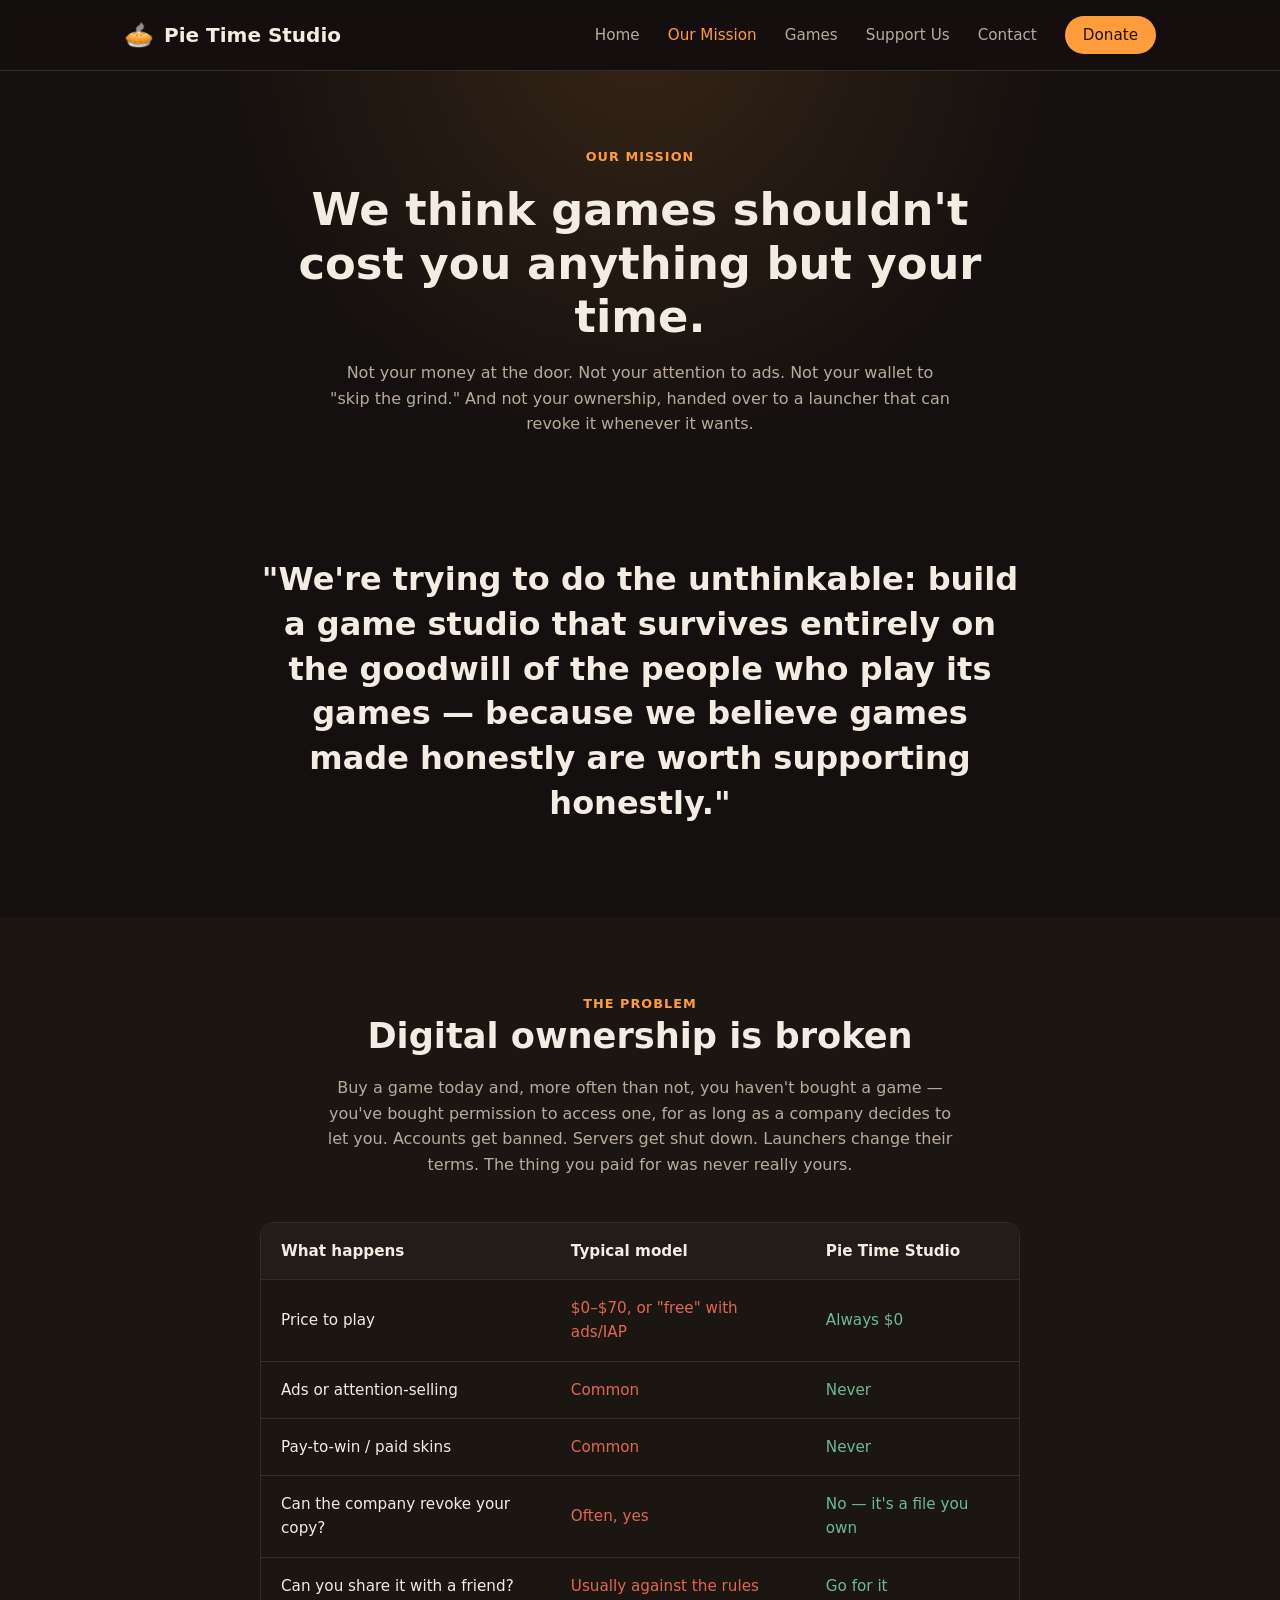
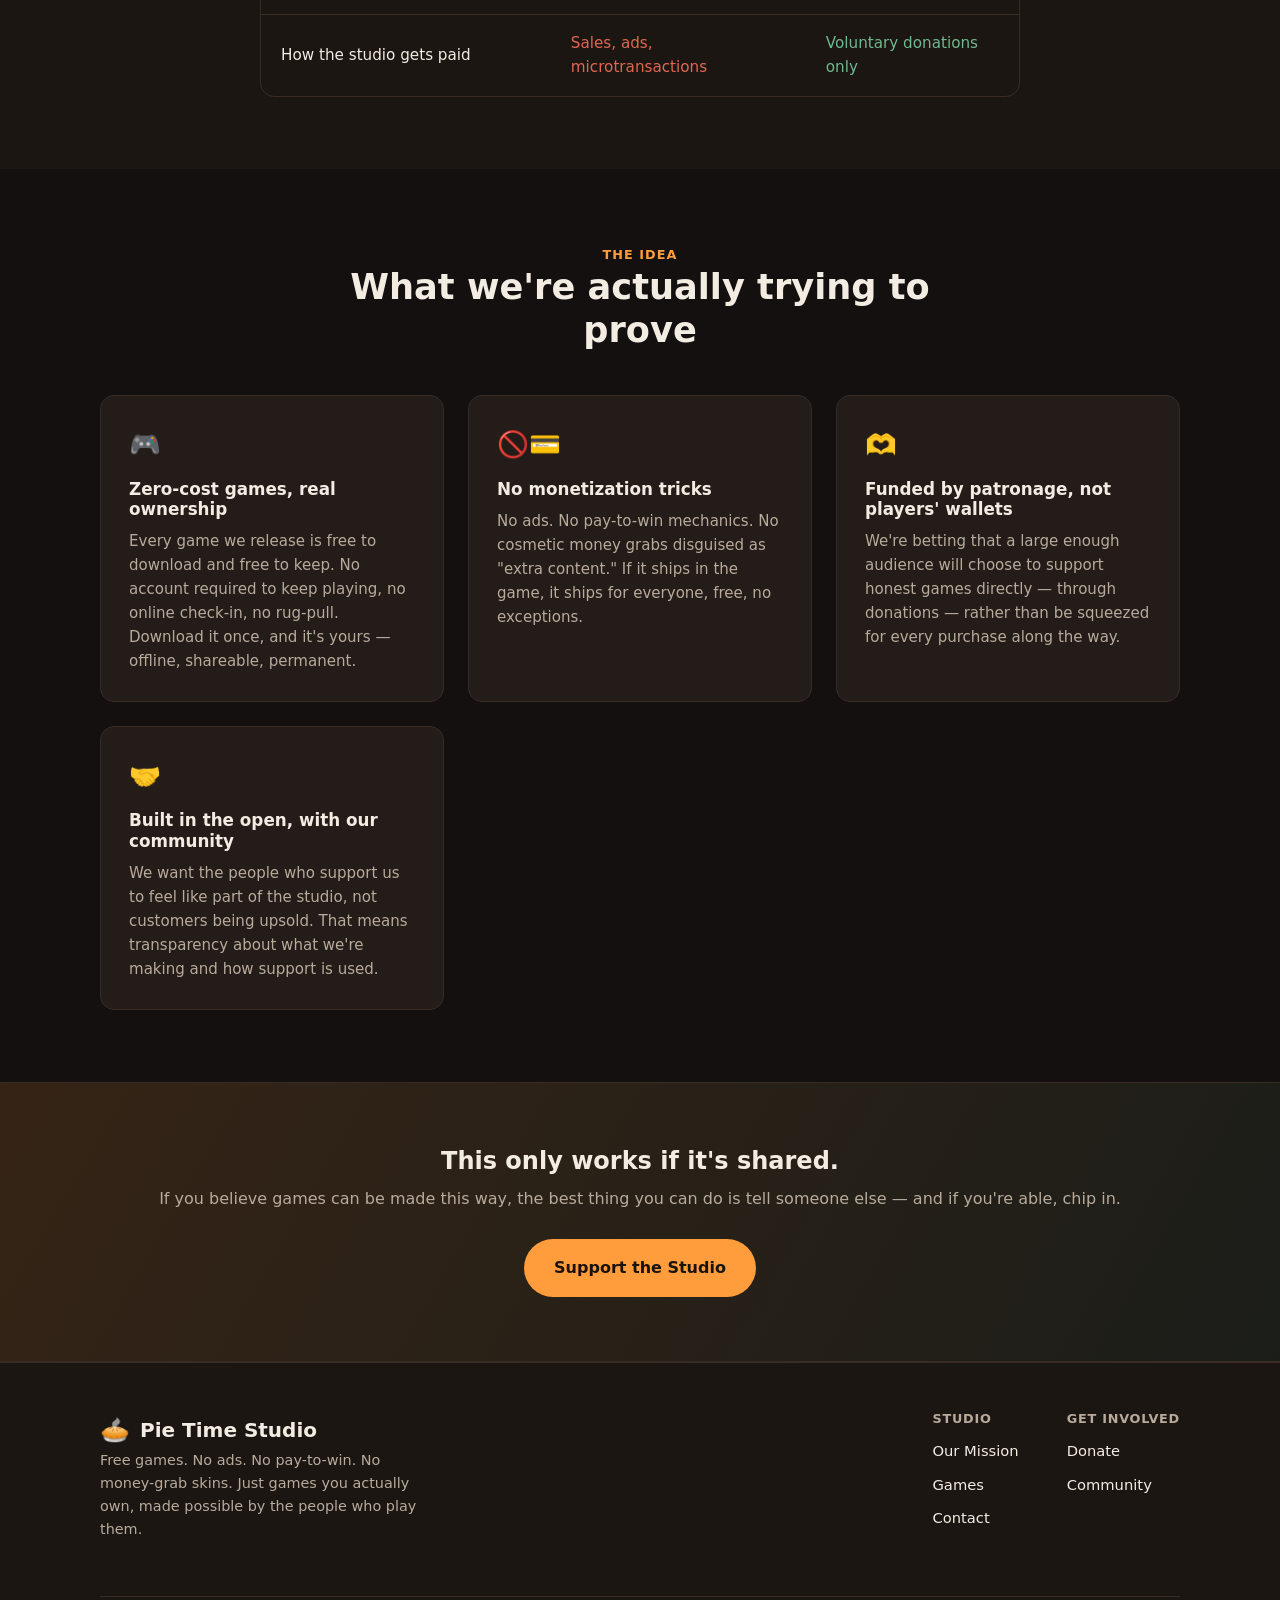
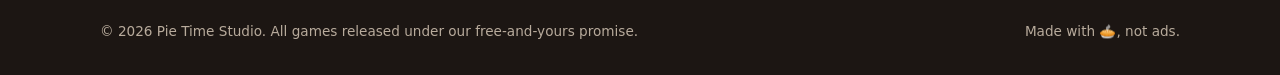
==== about.html @ fab36fa6 "Add rough draft of Pie Time Studio website (home, mission, games, support, contact)" ====
<!DOCTYPE html>
<html lang="en">
<head>
<meta charset="UTF-8">
<meta name="viewport" content="width=device-width, initial-scale=1.0">
<title>Our Mission — Pie Time Studio</title>
<meta name="description" content="Why Pie Time Studio exists: free games, no ads, no pay-to-win, and real ownership — funded entirely by donations.">
<link rel="stylesheet" href="css/style.css">
</head>
<body>

<header class="site-header">
  <nav class="nav">
    <a href="index.html" class="brand">
      <span class="brand-mark">🥧</span> Pie Time Studio
    </a>
    <button class="nav-toggle" aria-label="Toggle navigation" aria-expanded="false">☰</button>
    <ul class="nav-links">
      <li><a href="index.html">Home</a></li>
      <li><a href="about.html">Our Mission</a></li>
      <li><a href="games.html">Games</a></li>
      <li><a href="support.html">Support Us</a></li>
      <li><a href="contact.html">Contact</a></li>
      <li><a href="support.html" class="nav-cta">Donate</a></li>
    </ul>
  </nav>
</header>

<main>

  <section class="page-hero">
    <span class="eyebrow">Our Mission</span>
    <h1>We think games shouldn't cost you anything but your time.</h1>
    <p class="lede">
      Not your money at the door. Not your attention to ads. Not your wallet to
      "skip the grind." And not your ownership, handed over to a launcher that
      can revoke it whenever it wants.
    </p>
  </section>

  <section class="block">
    <div class="manifesto">
      <blockquote>
        "We're trying to do the unthinkable: build a game studio that survives
        entirely on the goodwill of the people who play its games — because
        we believe games made honestly are worth supporting honestly."
      </blockquote>
    </div>
  </section>

  <section class="block block-alt">
    <div class="section-head">
      <span class="eyebrow">The Problem</span>
      <h2>Digital ownership is broken</h2>
      <p>
        Buy a game today and, more often than not, you haven't bought a game —
        you've bought permission to access one, for as long as a company decides
        to let you. Accounts get banned. Servers get shut down. Launchers change
        their terms. The thing you paid for was never really yours.
      </p>
    </div>
    <div class="compare">
      <table>
        <thead>
          <tr>
            <th>What happens</th>
            <th>Typical model</th>
            <th>Pie Time Studio</th>
          </tr>
        </thead>
        <tbody>
          <tr>
            <td>Price to play</td>
            <td class="no">$0–$70, or "free" with ads/IAP</td>
            <td class="yes">Always $0</td>
          </tr>
          <tr>
            <td>Ads or attention-selling</td>
            <td class="no">Common</td>
            <td class="yes">Never</td>
          </tr>
          <tr>
            <td>Pay-to-win / paid skins</td>
            <td class="no">Common</td>
            <td class="yes">Never</td>
          </tr>
          <tr>
            <td>Can the company revoke your copy?</td>
            <td class="no">Often, yes</td>
            <td class="yes">No — it's a file you own</td>
          </tr>
          <tr>
            <td>Can you share it with a friend?</td>
            <td class="no">Usually against the rules</td>
            <td class="yes">Go for it</td>
          </tr>
          <tr>
            <td>How the studio gets paid</td>
            <td class="no">Sales, ads, microtransactions</td>
            <td class="yes">Voluntary donations only</td>
          </tr>
        </tbody>
      </table>
    </div>
  </section>

  <section class="block">
    <div class="section-head">
      <span class="eyebrow">The Idea</span>
      <h2>What we're actually trying to prove</h2>
    </div>
    <div class="grid">
      <div class="card">
        <span class="icon">🎮</span>
        <h3>Zero-cost games, real ownership</h3>
        <p>
          Every game we release is free to download and free to keep. No
          account required to keep playing, no online check-in, no rug-pull.
          Download it once, and it's yours — offline, shareable, permanent.
        </p>
      </div>
      <div class="card">
        <span class="icon">🚫💳</span>
        <h3>No monetization tricks</h3>
        <p>
          No ads. No pay-to-win mechanics. No cosmetic money grabs disguised
          as "extra content." If it ships in the game, it ships for everyone,
          free, no exceptions.
        </p>
      </div>
      <div class="card">
        <span class="icon">🫶</span>
        <h3>Funded by patronage, not players' wallets</h3>
        <p>
          We're betting that a large enough audience will choose to support
          honest games directly — through donations — rather than be squeezed
          for every purchase along the way.
        </p>
      </div>
      <div class="card">
        <span class="icon">🤝</span>
        <h3>Built in the open, with our community</h3>
        <p>
          We want the people who support us to feel like part of the studio,
          not customers being upsold. That means transparency about what
          we're making and how support is used.
        </p>
      </div>
    </div>
  </section>

  <section class="cta-band">
    <h2>This only works if it's shared.</h2>
    <p>
      If you believe games can be made this way, the best thing you can do
      is tell someone else — and if you're able, chip in.
    </p>
    <a href="support.html" class="btn btn-primary">Support the Studio</a>
  </section>

</main>

<footer class="site-footer">
  <div class="footer-grid">
    <div class="footer-brand">
      <a href="index.html" class="brand"><span class="brand-mark">🥧</span> Pie Time Studio</a>
      <p>Free games. No ads. No pay-to-win. No money-grab skins. Just games you actually own, made possible by the people who play them.</p>
    </div>
    <div class="footer-links">
      <div>
        <h4>Studio</h4>
        <ul>
          <li><a href="about.html">Our Mission</a></li>
          <li><a href="games.html">Games</a></li>
          <li><a href="contact.html">Contact</a></li>
        </ul>
      </div>
      <div>
        <h4>Get Involved</h4>
        <ul>
          <li><a href="support.html">Donate</a></li>
          <li><a href="contact.html">Community</a></li>
        </ul>
      </div>
    </div>
  </div>
  <div class="footer-bottom">
    <span>&copy; <span data-year></span> Pie Time Studio. All games released under our free-and-yours promise.</span>
    <span>Made with 🥧, not ads.</span>
  </div>
</footer>

<script src="js/main.js"></script>
</body>
</html>
---- css/style.css ----
/* ============================
   Pie Time Studio — stylesheet
   ============================ */

:root {
  --bg: #14100f;
  --bg-alt: #1c1613;
  --surface: #241c18;
  --border: #382c25;
  --text: #f3ece2;
  --text-dim: #b8ab9c;
  --accent: #ff9d3d;      /* pie crust gold/orange */
  --accent-dim: #c97a2b;
  --accent-2: #6fb98f;    /* mint, for "free/no-cost" accents */
  --danger: #e0674f;
  --radius: 14px;
  --max-width: 1080px;
  --font-head: "Poppins", "Segoe UI", system-ui, sans-serif;
  --font-body: "Inter", "Segoe UI", system-ui, sans-serif;
}

* { box-sizing: border-box; }

html { scroll-behavior: smooth; }

body {
  margin: 0;
  background: var(--bg);
  color: var(--text);
  font-family: var(--font-body);
  line-height: 1.6;
  -webkit-font-smoothing: antialiased;
}

img { max-width: 100%; display: block; }

a { color: var(--accent); text-decoration: none; }
a:hover { text-decoration: underline; }

h1, h2, h3, h4 {
  font-family: var(--font-head);
  line-height: 1.2;
  margin: 0 0 0.5em;
}

p { margin: 0 0 1em; }

.container {
  max-width: var(--max-width);
  margin: 0 auto;
  padding: 0 24px;
}

/* ---------- Header / Nav ---------- */

.site-header {
  position: sticky;
  top: 0;
  z-index: 100;
  background: rgba(20, 16, 15, 0.9);
  backdrop-filter: blur(8px);
  border-bottom: 1px solid var(--border);
}

.nav {
  display: flex;
  align-items: center;
  justify-content: space-between;
  padding: 16px 24px;
  max-width: var(--max-width);
  margin: 0 auto;
}

.brand {
  display: flex;
  align-items: center;
  gap: 10px;
  font-family: var(--font-head);
  font-weight: 700;
  font-size: 1.25rem;
  color: var(--text);
}

.brand:hover { text-decoration: none; }

.brand-mark {
  font-size: 1.5rem;
}

.nav-links {
  display: flex;
  gap: 28px;
  list-style: none;
  margin: 0;
  padding: 0;
}

.nav-links a {
  color: var(--text-dim);
  font-weight: 500;
  font-size: 0.95rem;
}

.nav-links a:hover,
.nav-links a.active {
  color: var(--accent);
  text-decoration: none;
}

.nav-cta {
  background: var(--accent);
  color: #1a130c !important;
  padding: 10px 18px;
  border-radius: 999px;
  font-weight: 700;
}

.nav-cta:hover {
  background: #ffb15e;
  text-decoration: none;
}

.nav-toggle {
  display: none;
  background: none;
  border: 1px solid var(--border);
  color: var(--text);
  border-radius: 8px;
  padding: 8px 10px;
  font-size: 1.1rem;
  cursor: pointer;
}

@media (max-width: 780px) {
  .nav-toggle { display: block; }

  .nav-links {
    position: absolute;
    top: 100%;
    left: 0;
    right: 0;
    background: var(--bg-alt);
    border-bottom: 1px solid var(--border);
    flex-direction: column;
    gap: 0;
    display: none;
    padding: 8px 0;
  }

  .nav-links.open { display: flex; }

  .nav-links li { width: 100%; }

  .nav-links a {
    display: block;
    padding: 14px 24px;
    border-bottom: 1px solid var(--border);
  }

  .nav-cta { margin: 14px 24px; display: inline-block; }
}

/* ---------- Hero ---------- */

.hero {
  padding: 96px 24px 72px;
  text-align: center;
  background:
    radial-gradient(circle at 50% -10%, rgba(255, 157, 61, 0.18), transparent 55%),
    var(--bg);
}

.hero .eyebrow {
  display: inline-block;
  color: var(--accent);
  font-weight: 700;
  letter-spacing: 0.08em;
  text-transform: uppercase;
  font-size: 0.8rem;
  margin-bottom: 18px;
}

.hero h1 {
  font-size: clamp(2.2rem, 5vw, 3.4rem);
  max-width: 760px;
  margin: 0 auto 20px;
}

.hero .lede {
  max-width: 620px;
  margin: 0 auto 36px;
  color: var(--text-dim);
  font-size: 1.1rem;
}

.hero-actions {
  display: flex;
  gap: 16px;
  justify-content: center;
  flex-wrap: wrap;
}

/* ---------- Buttons ---------- */

.btn {
  display: inline-block;
  padding: 14px 28px;
  border-radius: 999px;
  font-weight: 700;
  font-size: 1rem;
  cursor: pointer;
  border: 2px solid transparent;
  transition: transform 0.15s ease, background 0.15s ease;
}

.btn:hover { transform: translateY(-2px); text-decoration: none; }

.btn-primary {
  background: var(--accent);
  color: #1a130c;
}

.btn-primary:hover { background: #ffb15e; }

.btn-outline {
  border-color: var(--border);
  color: var(--text);
}

.btn-outline:hover { border-color: var(--accent); color: var(--accent); }

/* ---------- Pledge / Mission banner ---------- */

.pledge {
  background: var(--surface);
  border-top: 1px solid var(--border);
  border-bottom: 1px solid var(--border);
  padding: 56px 24px;
}

.pledge-grid {
  display: grid;
  grid-template-columns: repeat(4, 1fr);
  gap: 24px;
  max-width: var(--max-width);
  margin: 0 auto;
  text-align: center;
}

@media (max-width: 780px) {
  .pledge-grid { grid-template-columns: repeat(2, 1fr); }
}

.pledge-item .icon {
  font-size: 1.8rem;
  margin-bottom: 10px;
}

.pledge-item h3 {
  font-size: 1rem;
  margin-bottom: 6px;
}

.pledge-item p {
  color: var(--text-dim);
  font-size: 0.9rem;
  margin: 0;
}

/* ---------- Sections ---------- */

section.block {
  padding: 72px 24px;
}

.block-alt { background: var(--bg-alt); }

.section-head {
  max-width: 640px;
  margin: 0 auto 44px;
  text-align: center;
}

.section-head .eyebrow {
  color: var(--accent);
  font-weight: 700;
  letter-spacing: 0.08em;
  text-transform: uppercase;
  font-size: 0.8rem;
}

.section-head h2 {
  font-size: clamp(1.7rem, 3vw, 2.2rem);
}

.section-head p {
  color: var(--text-dim);
}

/* ---------- Cards / Grid ---------- */

.grid {
  display: grid;
  grid-template-columns: repeat(3, 1fr);
  gap: 24px;
  max-width: var(--max-width);
  margin: 0 auto;
}

@media (max-width: 900px) {
  .grid { grid-template-columns: repeat(2, 1fr); }
}

@media (max-width: 620px) {
  .grid { grid-template-columns: 1fr; }
}

.card {
  background: var(--surface);
  border: 1px solid var(--border);
  border-radius: var(--radius);
  padding: 28px;
}

.card h3 {
  font-size: 1.05rem;
  margin-bottom: 10px;
}

.card p {
  color: var(--text-dim);
  font-size: 0.94rem;
  margin: 0;
}

.card .icon {
  font-size: 1.6rem;
  margin-bottom: 14px;
  display: inline-block;
}

/* ---------- Game cards ---------- */

.game-card {
  background: var(--surface);
  border: 1px solid var(--border);
  border-radius: var(--radius);
  overflow: hidden;
  display: flex;
  flex-direction: column;
}

.game-card .thumb {
  aspect-ratio: 16 / 9;
  background: linear-gradient(135deg, #2c2320, #1c1613);
  display: flex;
  align-items: center;
  justify-content: center;
  color: var(--text-dim);
  font-size: 0.85rem;
  letter-spacing: 0.04em;
  text-transform: uppercase;
  border-bottom: 1px solid var(--border);
}

.game-card .body { padding: 22px; flex: 1; display: flex; flex-direction: column; }

.game-card h3 { margin-bottom: 6px; }

.game-card .tags {
  display: flex;
  gap: 8px;
  flex-wrap: wrap;
  margin: 10px 0 14px;
}

.tag {
  font-size: 0.72rem;
  font-weight: 700;
  letter-spacing: 0.03em;
  text-transform: uppercase;
  padding: 4px 10px;
  border-radius: 999px;
  background: rgba(255, 157, 61, 0.12);
  color: var(--accent);
}

.tag.free { background: rgba(111, 185, 143, 0.14); color: var(--accent-2); }

.game-card .status {
  margin-top: auto;
  font-size: 0.85rem;
  color: var(--text-dim);
  padding-top: 14px;
  border-top: 1px solid var(--border);
}

/* ---------- Manifesto / quote ---------- */

.manifesto {
  max-width: 760px;
  margin: 0 auto;
  text-align: center;
}

.manifesto blockquote {
  font-family: var(--font-head);
  font-size: clamp(1.4rem, 3vw, 2rem);
  font-weight: 600;
  margin: 0 0 20px;
  line-height: 1.4;
}

.manifesto cite {
  color: var(--text-dim);
  font-style: normal;
  font-size: 0.95rem;
}

/* ---------- Compare table (own vs rent) ---------- */

.compare {
  max-width: 760px;
  margin: 0 auto;
  border: 1px solid var(--border);
  border-radius: var(--radius);
  overflow: hidden;
}

.compare table {
  width: 100%;
  border-collapse: collapse;
}

.compare th, .compare td {
  padding: 16px 20px;
  text-align: left;
  border-bottom: 1px solid var(--border);
  font-size: 0.95rem;
}

.compare th {
  background: var(--surface);
  font-family: var(--font-head);
}

.compare td.no { color: var(--danger); }
.compare td.yes { color: var(--accent-2); }

.compare tr:last-child td { border-bottom: none; }

/* ---------- Donate / support page ---------- */

.tier-grid {
  display: grid;
  grid-template-columns: repeat(3, 1fr);
  gap: 24px;
  max-width: var(--max-width);
  margin: 0 auto;
}

@media (max-width: 900px) {
  .tier-grid { grid-template-columns: 1fr; }
}

.tier {
  background: var(--surface);
  border: 1px solid var(--border);
  border-radius: var(--radius);
  padding: 30px;
  text-align: center;
}

.tier.featured {
  border-color: var(--accent);
  box-shadow: 0 0 0 1px var(--accent);
}

.tier .amount {
  font-family: var(--font-head);
  font-size: 2rem;
  font-weight: 700;
  color: var(--accent);
  margin: 10px 0;
}

.tier ul {
  list-style: none;
  padding: 0;
  margin: 18px 0 24px;
  text-align: left;
  color: var(--text-dim);
  font-size: 0.9rem;
}

.tier li {
  padding: 6px 0;
  padding-left: 22px;
  position: relative;
}

.tier li::before {
  content: "✓";
  position: absolute;
  left: 0;
  color: var(--accent-2);
}

.platform-links {
  display: flex;
  gap: 16px;
  justify-content: center;
  flex-wrap: wrap;
  margin-top: 40px;
}

.platform-links a {
  display: inline-flex;
  align-items: center;
  gap: 10px;
  background: var(--surface);
  border: 1px solid var(--border);
  padding: 14px 24px;
  border-radius: 999px;
  color: var(--text);
  font-weight: 600;
}

.platform-links a:hover {
  border-color: var(--accent);
  color: var(--accent);
  text-decoration: none;
}

/* ---------- Newsletter / CTA band ---------- */

.cta-band {
  background: linear-gradient(120deg, rgba(255,157,61,0.14), rgba(111,185,143,0.08));
  border-top: 1px solid var(--border);
  border-bottom: 1px solid var(--border);
  padding: 64px 24px;
  text-align: center;
}

.cta-band h2 { margin-bottom: 10px; }
.cta-band p { color: var(--text-dim); margin-bottom: 28px; }

/* ---------- Footer ---------- */

.site-footer {
  padding: 48px 24px 32px;
  border-top: 1px solid var(--border);
  background: var(--bg-alt);
}

.footer-grid {
  max-width: var(--max-width);
  margin: 0 auto;
  display: flex;
  justify-content: space-between;
  gap: 32px;
  flex-wrap: wrap;
}

.footer-brand p {
  color: var(--text-dim);
  max-width: 320px;
  font-size: 0.9rem;
}

.footer-links {
  display: flex;
  gap: 48px;
  flex-wrap: wrap;
}

.footer-links h4 {
  font-size: 0.8rem;
  text-transform: uppercase;
  letter-spacing: 0.06em;
  color: var(--text-dim);
  margin-bottom: 12px;
}

.footer-links ul {
  list-style: none;
  padding: 0;
  margin: 0;
}

.footer-links li { margin-bottom: 8px; }

.footer-links a {
  color: var(--text);
  font-size: 0.92rem;
}

.footer-bottom {
  max-width: var(--max-width);
  margin: 40px auto 0;
  padding-top: 24px;
  border-top: 1px solid var(--border);
  color: var(--text-dim);
  font-size: 0.85rem;
  display: flex;
  justify-content: space-between;
  flex-wrap: wrap;
  gap: 8px;
}

/* ---------- Page header (non-home pages) ---------- */

.page-hero {
  padding: 72px 24px 48px;
  text-align: center;
  background: radial-gradient(circle at 50% -10%, rgba(255, 157, 61, 0.14), transparent 55%);
}

.page-hero .eyebrow {
  color: var(--accent);
  font-weight: 700;
  letter-spacing: 0.08em;
  text-transform: uppercase;
  font-size: 0.8rem;
}

.page-hero h1 {
  font-size: clamp(2rem, 4vw, 2.8rem);
  max-width: 720px;
  margin: 14px auto 16px;
}

.page-hero .lede {
  max-width: 620px;
  margin: 0 auto;
  color: var(--text-dim);
}

/* ---------- Misc ---------- */

.center { text-align: center; }
.mt-lg { margin-top: 48px; }

.badge-row {
  display: flex;
  justify-content: center;
  gap: 12px;
  flex-wrap: wrap;
  margin-top: 24px;
}

.badge-row .tag { font-size: 0.75rem; }
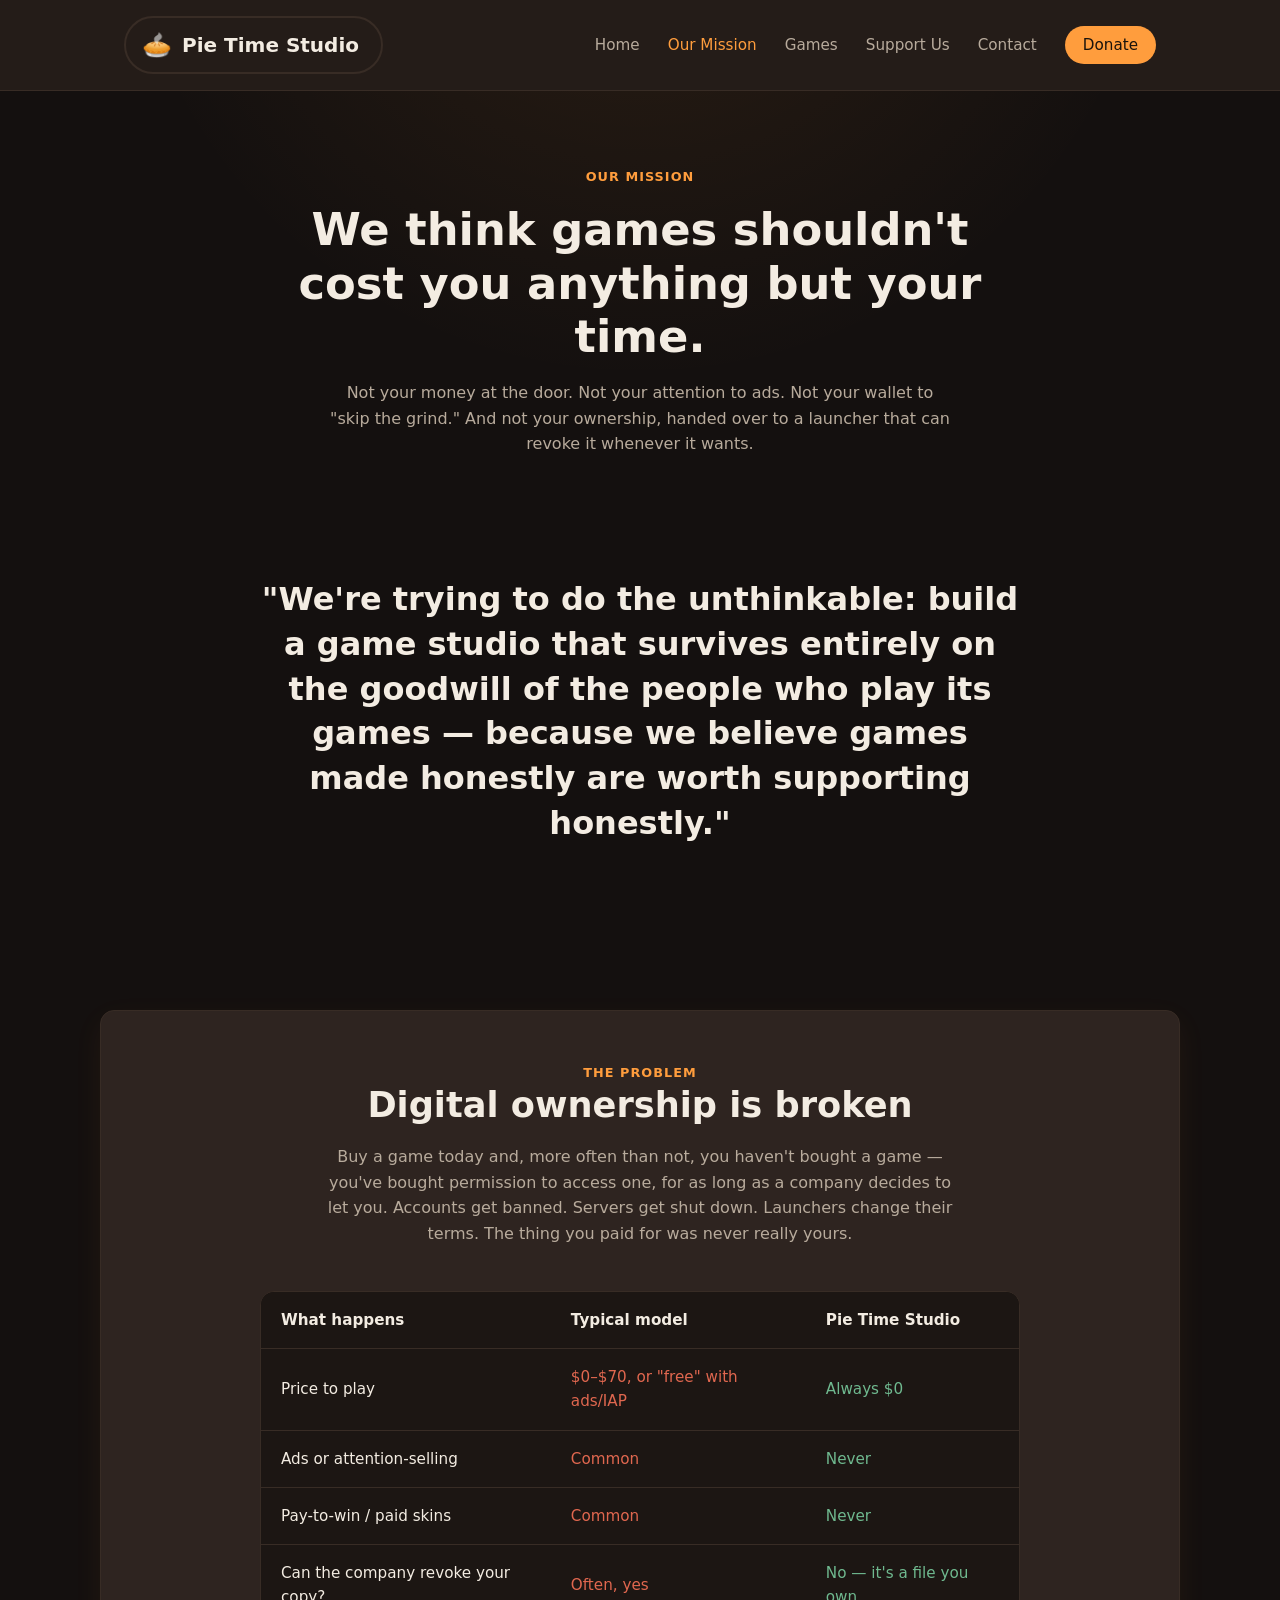
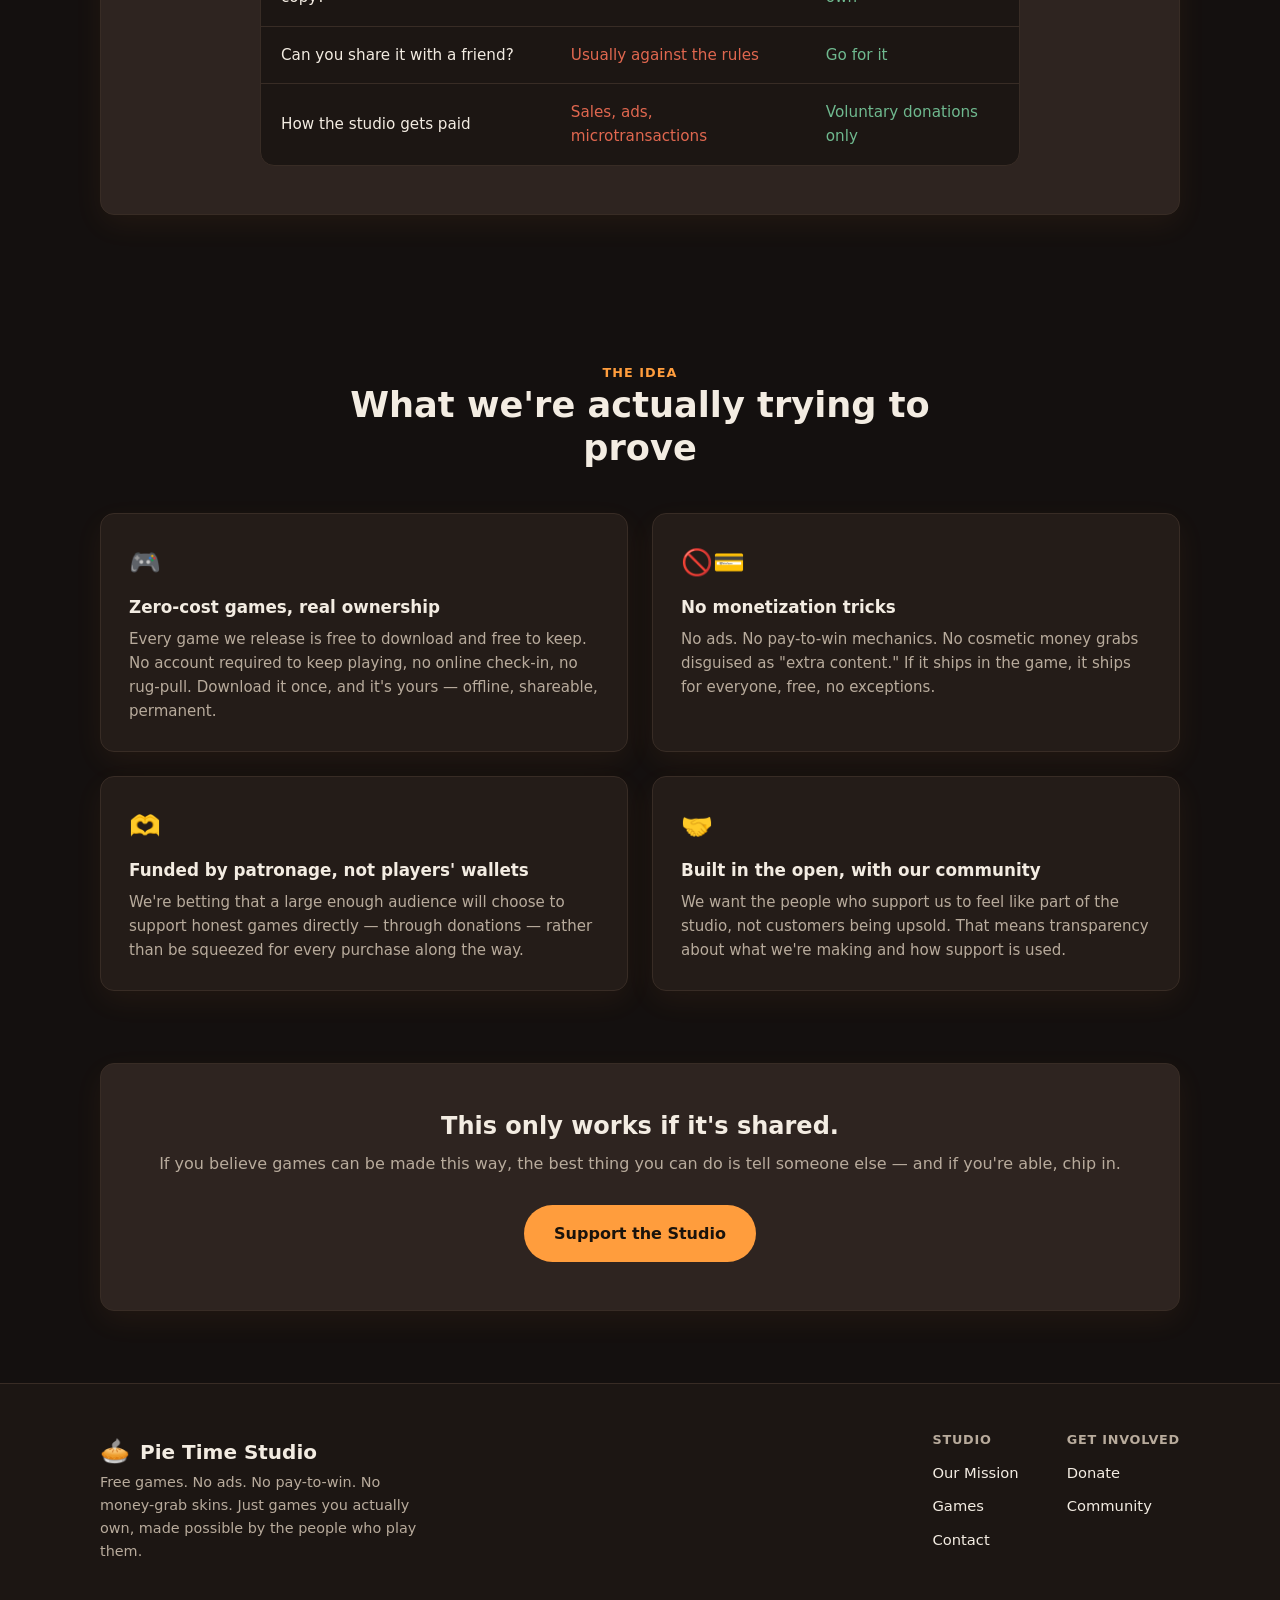
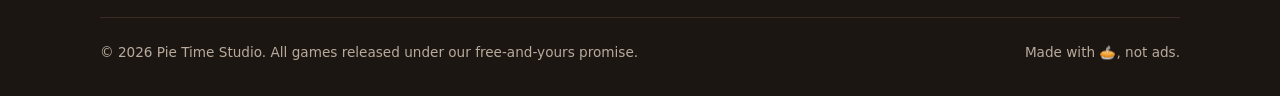
==== commit 31fb065b: "redesigned the website" ====
--- a/about.html
+++ b/about.html
@@ -48,59 +48,61 @@
     </div>
   </section>
 
-  <section class="block block-alt">
-    <div class="section-head">
-      <span class="eyebrow">The Problem</span>
-      <h2>Digital ownership is broken</h2>
-      <p>
-        Buy a game today and, more often than not, you haven't bought a game —
-        you've bought permission to access one, for as long as a company decides
-        to let you. Accounts get banned. Servers get shut down. Launchers change
-        their terms. The thing you paid for was never really yours.
-      </p>
-    </div>
-    <div class="compare">
-      <table>
-        <thead>
-          <tr>
-            <th>What happens</th>
-            <th>Typical model</th>
-            <th>Pie Time Studio</th>
-          </tr>
-        </thead>
-        <tbody>
-          <tr>
-            <td>Price to play</td>
-            <td class="no">$0–$70, or "free" with ads/IAP</td>
-            <td class="yes">Always $0</td>
-          </tr>
-          <tr>
-            <td>Ads or attention-selling</td>
-            <td class="no">Common</td>
-            <td class="yes">Never</td>
-          </tr>
-          <tr>
-            <td>Pay-to-win / paid skins</td>
-            <td class="no">Common</td>
-            <td class="yes">Never</td>
-          </tr>
-          <tr>
-            <td>Can the company revoke your copy?</td>
-            <td class="no">Often, yes</td>
-            <td class="yes">No — it's a file you own</td>
-          </tr>
-          <tr>
-            <td>Can you share it with a friend?</td>
-            <td class="no">Usually against the rules</td>
-            <td class="yes">Go for it</td>
-          </tr>
-          <tr>
-            <td>How the studio gets paid</td>
-            <td class="no">Sales, ads, microtransactions</td>
-            <td class="yes">Voluntary donations only</td>
-          </tr>
-        </tbody>
-      </table>
+  <section class="block">
+    <div class="panel-box">
+      <div class="section-head">
+        <span class="eyebrow">The Problem</span>
+        <h2>Digital ownership is broken</h2>
+        <p>
+          Buy a game today and, more often than not, you haven't bought a game —
+          you've bought permission to access one, for as long as a company decides
+          to let you. Accounts get banned. Servers get shut down. Launchers change
+          their terms. The thing you paid for was never really yours.
+        </p>
+      </div>
+      <div class="compare">
+        <table>
+          <thead>
+            <tr>
+              <th>What happens</th>
+              <th>Typical model</th>
+              <th>Pie Time Studio</th>
+            </tr>
+          </thead>
+          <tbody>
+            <tr>
+              <td>Price to play</td>
+              <td class="no">$0–$70, or "free" with ads/IAP</td>
+              <td class="yes">Always $0</td>
+            </tr>
+            <tr>
+              <td>Ads or attention-selling</td>
+              <td class="no">Common</td>
+              <td class="yes">Never</td>
+            </tr>
+            <tr>
+              <td>Pay-to-win / paid skins</td>
+              <td class="no">Common</td>
+              <td class="yes">Never</td>
+            </tr>
+            <tr>
+              <td>Can the company revoke your copy?</td>
+              <td class="no">Often, yes</td>
+              <td class="yes">No — it's a file you own</td>
+            </tr>
+            <tr>
+              <td>Can you share it with a friend?</td>
+              <td class="no">Usually against the rules</td>
+              <td class="yes">Go for it</td>
+            </tr>
+            <tr>
+              <td>How the studio gets paid</td>
+              <td class="no">Sales, ads, microtransactions</td>
+              <td class="yes">Voluntary donations only</td>
+            </tr>
+          </tbody>
+        </table>
+      </div>
     </div>
   </section>
 
@@ -109,7 +111,7 @@
       <span class="eyebrow">The Idea</span>
       <h2>What we're actually trying to prove</h2>
     </div>
-    <div class="grid">
+    <div class="grid grid-2">
       <div class="card">
         <span class="icon">🎮</span>
         <h3>Zero-cost games, real ownership</h3>
--- a/css/style.css
+++ b/css/style.css
@@ -14,6 +14,8 @@
   --accent-2: #6fb98f;    /* mint, for "free/no-cost" accents */
   --danger: #e0674f;
   --radius: 14px;
+  --glow: rgba(255, 157, 61, 0.10);   /* top-of-page glow, same on every page */
+  --shadow-glow: rgba(255, 157, 61, 0.06);   /* orange shadow around boxes (same color, a bit fainter) */
   --max-width: 1080px;
   --font-head: "Poppins", "Segoe UI", system-ui, sans-serif;
   --font-body: "Inter", "Segoe UI", system-ui, sans-serif;
@@ -57,8 +59,7 @@
   position: sticky;
   top: 0;
   z-index: 100;
-  background: rgba(20, 16, 15, 0.9);
-  backdrop-filter: blur(8px);
+  background: var(--surface);      /* matches the lighter card boxes */
   border-bottom: 1px solid var(--border);
 }
 
@@ -83,6 +84,20 @@
 
 .brand:hover { text-decoration: none; }
 
+/* Header title: pill outline matching the "Support the Studio" button */
+.nav .brand {
+  padding: 8px 22px 8px 16px;
+  border: 2px solid var(--border);
+  border-radius: 999px;
+  transition: transform 0.15s ease, border-color 0.15s ease, color 0.15s ease;
+}
+
+.nav .brand:hover {
+  border-color: var(--accent);
+  color: var(--accent);
+  transform: translateY(-2px);
+}
+
 .brand-mark {
   font-size: 1.5rem;
 }
@@ -139,7 +154,7 @@
     top: 100%;
     left: 0;
     right: 0;
-    background: var(--bg-alt);
+    background: var(--surface);
     border-bottom: 1px solid var(--border);
     flex-direction: column;
     gap: 0;
@@ -163,10 +178,10 @@
 /* ---------- Hero ---------- */
 
 .hero {
-  padding: 96px 24px 72px;
+  padding: 32px 24px 20px;
   text-align: center;
   background:
-    radial-gradient(circle at 50% -10%, rgba(255, 157, 61, 0.18), transparent 55%),
+    radial-gradient(circle at 50% -50%, var(--glow), transparent 55%),
     var(--bg);
 }
 
@@ -177,7 +192,7 @@
   letter-spacing: 0.08em;
   text-transform: uppercase;
   font-size: 0.8rem;
-  margin-bottom: 18px;
+  margin-bottom: 14px;
 }
 
 .hero h1 {
@@ -188,7 +203,7 @@
 
 .hero .lede {
   max-width: 620px;
-  margin: 0 auto 36px;
+  margin: 0 auto 28px;
   color: var(--text-dim);
   font-size: 1.1rem;
 }
@@ -199,6 +214,16 @@
   justify-content: center;
   flex-wrap: wrap;
 }
+
+.hero-link {
+  display: inline-block;
+  margin-top: 18px;
+  color: var(--text-dim);
+  font-size: 0.9rem;
+  font-weight: 600;
+}
+
+.hero-link:hover { color: var(--accent); text-decoration: none; }
 
 /* ---------- Buttons ---------- */
 
@@ -267,6 +292,47 @@
   margin: 0;
 }
 
+/* ---------- Section card (two-tone split box, scroller width) ---------- */
+
+.section-card {
+  padding: 12px 24px 0;
+}
+
+/* Outer box: same width as the featured-games scroller below it */
+.section-card-box {
+  max-width: var(--max-width);
+  margin: 0 auto;
+  border: 1px solid var(--border);
+  border-radius: var(--radius);
+  overflow: hidden;
+  box-shadow: 0 10px 30px var(--shadow-glow);   /* orange, same color as the top-of-page glow */
+}
+
+/* Top half: heading, lighter tone */
+.section-card .section-head {
+  max-width: none;
+  margin: 0;
+  padding: 24px 40px 20px;
+  background: var(--surface);
+}
+
+.section-card .section-head p { max-width: 640px; margin-left: auto; margin-right: auto; }
+.section-card .section-head p:last-child { margin-bottom: 0; }
+
+/* Bottom half: pledge icons, darker tone */
+.section-card .pledge-grid {
+  max-width: none;
+  margin: 0;
+  padding: 20px 40px 22px;
+  background: var(--bg-alt);
+  border-top: 1px solid var(--border);
+}
+
+@media (max-width: 780px) {
+  .section-card .section-head { padding: 24px 20px; }
+  .section-card .pledge-grid { padding: 24px 20px; }
+}
+
 /* ---------- Sections ---------- */
 
 section.block {
@@ -307,12 +373,31 @@
   margin: 0 auto;
 }
 
+/* Lighter outer box that wraps a whole section (e.g. "How we survive") */
+.panel-box {
+  max-width: var(--max-width);
+  margin: 0 auto;
+  padding: 48px 40px;
+  background: #2e2420;   /* a step lighter than the cards inside (--surface) */
+  border: 1px solid var(--border);
+  border-radius: var(--radius);
+  box-shadow: 0 10px 30px var(--shadow-glow);   /* orange, same color as the top-of-page glow */
+}
+
+@media (max-width: 780px) {
+  .panel-box { padding: 36px 20px; }
+}
+
 @media (max-width: 900px) {
   .grid { grid-template-columns: repeat(2, 1fr); }
 }
 
+/* Two-by-two grid (e.g. "What we're actually trying to prove" on Our Mission) */
+.grid.grid-2 { grid-template-columns: repeat(2, 1fr); }
+
 @media (max-width: 620px) {
-  .grid { grid-template-columns: 1fr; }
+  .grid,
+  .grid.grid-2 { grid-template-columns: 1fr; }
 }
 
 .card {
@@ -348,6 +433,7 @@
   overflow: hidden;
   display: flex;
   flex-direction: column;
+  transition: border-color 0.15s ease, box-shadow 0.15s ease, transform 0.15s ease;
 }
 
 .game-card .thumb {
@@ -395,6 +481,163 @@
   border-top: 1px solid var(--border);
 }
 
+/* ---------- Featured games scroller (homepage) ---------- */
+
+.featured-games .section-head { margin-bottom: 32px; }
+
+/* Tight gap under the section card so the scroller fits on the first screen */
+section.block.featured-games { padding-top: 20px; }
+
+.games-scroll-wrap {
+  position: relative;
+  max-width: var(--max-width);
+  margin: 0 auto;
+}
+
+/* Scroll arrows: sit in the side margins, outside the scroller, so its width is unchanged */
+.scroll-arrow {
+  position: absolute;
+  top: calc(50% - 10px);            /* offset for the scrollbar space under the cards */
+  transform: translateY(-50%);
+  z-index: 2;
+  width: 40px;
+  height: 40px;
+  display: flex;
+  align-items: center;
+  justify-content: center;
+  padding: 0;
+  border-radius: 50%;
+  border: 1px solid var(--border);
+  background: var(--surface);
+  color: var(--text);
+  cursor: pointer;
+  box-shadow: 0 6px 18px rgba(0, 0, 0, 0.35);
+  transition: opacity 0.2s ease, color 0.15s ease, border-color 0.15s ease;
+}
+
+.scroll-arrow:hover,
+.scroll-arrow:focus-visible {
+  color: var(--accent);
+  border-color: var(--accent);
+  outline: none;
+}
+
+.scroll-arrow-left  { left: -52px; }
+.scroll-arrow-right { right: -52px; }
+
+/* Hidden when there's nothing more to scroll in that direction */
+.scroll-arrow.is-hidden {
+  opacity: 0;
+  pointer-events: none;
+  visibility: hidden;
+  transition: opacity 0.2s ease, visibility 0s linear 0.2s;
+}
+
+/* Not enough side margin: overlay the arrows just inside the scroller edges */
+@media (max-width: 1199px) {
+  .scroll-arrow-left  { left: 8px; }
+  .scroll-arrow-right { right: 8px; }
+  .scroll-arrow { background: rgba(36, 28, 24, 0.92); }
+}
+
+.games-scroll {
+  display: flex;
+  gap: 18px;
+  overflow-x: auto;
+  scroll-snap-type: x proximity;
+  /* extra room so the cards' orange shadow isn't clipped; the negative
+     margin keeps the cards in the same place as before */
+  padding: 12px 16px 28px;
+  margin: -8px -12px 0;
+  scroll-padding-inline: 12px;   /* snap cards in line with the box above */
+  -webkit-overflow-scrolling: touch;
+  scrollbar-width: thin;
+  scrollbar-color: var(--border) transparent;
+}
+
+@media (max-width: 780px) {
+  .games-scroll {
+    padding: 12px 24px 28px;
+    margin: -8px -24px 0;
+    scroll-padding-inline: 24px;
+  }
+}
+
+.games-scroll::-webkit-scrollbar { height: 8px; }
+.games-scroll::-webkit-scrollbar-thumb { background: var(--border); border-radius: 999px; }
+.games-scroll::-webkit-scrollbar-track { background: transparent; }
+
+.mini-game-card {
+  flex: 0 0 240px;
+  scroll-snap-align: start;
+  background: var(--surface);
+  border: 1px solid var(--border);
+  border-radius: var(--radius);
+  overflow: hidden;
+  color: var(--text);
+  display: flex;
+  flex-direction: column;
+  transition: border-color 0.15s ease, transform 0.15s ease;
+}
+
+.mini-game-card:hover {
+  border-color: var(--accent);
+  transform: translateY(-3px);
+  text-decoration: none;
+}
+
+.mini-thumb {
+  aspect-ratio: 16 / 10;
+  background: linear-gradient(135deg, #2c2320, #1c1613);
+  display: flex;
+  align-items: center;
+  justify-content: center;
+  color: var(--text-dim);
+  font-size: 0.75rem;
+  letter-spacing: 0.03em;
+  text-transform: uppercase;
+  border-bottom: 1px solid var(--border);
+  text-align: center;
+  padding: 0 12px;
+}
+
+.mini-body { padding: 18px; flex: 1; display: flex; flex-direction: column; gap: 8px; }
+
+.mini-body h3 { font-size: 1rem; margin: 0; }
+
+.mini-body p {
+  color: var(--text-dim);
+  font-size: 0.85rem;
+  margin: 0;
+  flex: 1;
+}
+
+.mini-body .tag { align-self: flex-start; }
+
+.mini-game-card-more {
+  align-items: center;
+  justify-content: center;
+  background: transparent;
+  border-style: dashed;
+}
+
+.mini-more-inner {
+  display: flex;
+  flex-direction: column;
+  align-items: center;
+  gap: 10px;
+  color: var(--text-dim);
+  font-weight: 700;
+  padding: 40px 20px;
+}
+
+.mini-game-card-more:hover .mini-more-inner { color: var(--accent); }
+
+.mini-more-arrow {
+  font-size: 1.6rem;
+  color: var(--accent);
+}
+
 /* ---------- Manifesto / quote ---------- */
 
 .manifesto {
@@ -449,6 +692,10 @@
 
 .compare tr:last-child td { border-bottom: none; }
 
+/* Table inside a box (Our Mission): dark brown like the cards in Home's boxes */
+.panel-box .compare { background: var(--bg-alt); }
+.panel-box .compare th { background: var(--bg-alt); }
+
 /* ---------- Donate / support page ---------- */
 
 .tier-grid {
@@ -473,7 +720,7 @@
 
 .tier.featured {
   border-color: var(--accent);
-  box-shadow: 0 0 0 1px var(--accent);
+  box-shadow: 0 0 0 1px var(--accent), 0 10px 30px var(--shadow-glow);
 }
 
 .tier .amount {
@@ -535,11 +782,20 @@
 /* ---------- Newsletter / CTA band ---------- */
 
 .cta-band {
-  background: linear-gradient(120deg, rgba(255,157,61,0.14), rgba(111,185,143,0.08));
-  border-top: 1px solid var(--border);
-  border-bottom: 1px solid var(--border);
-  padding: 64px 24px;
+  /* Boxed card, same look as the Featured Games box */
+  width: calc(100% - 48px);
+  max-width: var(--max-width);
+  margin: 0 auto 72px;
+  padding: 48px 40px;
   text-align: center;
+  background: #2e2420;   /* same as .panel-box */
+  border: 1px solid var(--border);
+  border-radius: var(--radius);
+  box-shadow: 0 10px 30px var(--shadow-glow);   /* orange, same color as the top-of-page glow */
+}
+
+@media (max-width: 780px) {
+  .cta-band { padding: 36px 20px; }
 }
 
 .cta-band h2 { margin-bottom: 10px; }
@@ -611,9 +867,32 @@
 /* ---------- Page header (non-home pages) ---------- */
 
 .page-hero {
+  position: relative;
   padding: 72px 24px 48px;
   text-align: center;
-  background: radial-gradient(circle at 50% -10%, rgba(255, 157, 61, 0.14), transparent 55%);
+}
+
+/* Glow circle: drawn on a layer that can spill past the bottom of the
+   page header, so the sections below don't cut it off. */
+.page-hero::before {
+  content: "";
+  position: absolute;
+  top: 0;
+  left: 0;
+  right: 0;
+  height: 800px;
+  /* Same geometry as the Home hero glow (circle at 50% -50%, fading out at 55%),
+     based on the Home hero's ~481px height on desktop. */
+  background: radial-gradient(circle 600px at 50% -240px, var(--glow), transparent);
+  background: radial-gradient(circle calc(0.55 * hypot(50vw, 721px)) at 50% -240px, var(--glow), transparent);
+  pointer-events: none;
+  z-index: -1;
+}
+
+/* On inner pages (not Home), the solid dark sections are 40% see-through
+   so the glow shows through them too. */
+main:has(.page-hero) .block-alt {
+  background: rgba(28, 22, 19, 0.6);   /* --bg-alt at 60% opacity */
 }
 
 .page-hero .eyebrow {
@@ -650,3 +929,237 @@
 }
 
 .badge-row .tag { font-size: 0.75rem; }
+
+/* ---------- The Bean Patch ---------- */
+
+.bean-pouch-bar {
+  max-width: var(--max-width);
+  margin: 0 auto 36px;
+  background: var(--surface);
+  border: 1px solid var(--border);
+  border-radius: var(--radius);
+  padding: 22px 26px;
+  display: flex;
+  align-items: center;
+  justify-content: space-between;
+  gap: 20px;
+  flex-wrap: wrap;
+}
+
+.bean-pouch-heading {
+  display: flex;
+  align-items: flex-start;
+  gap: 14px;
+  max-width: 460px;
+}
+
+.bean-pouch-icon {
+  font-size: 1.8rem;
+  line-height: 1;
+  transform: rotate(-8deg);
+}
+
+.bean-pouch-heading h2 {
+  font-size: 1.05rem;
+  margin-bottom: 4px;
+}
+
+.bean-pouch-heading p {
+  color: var(--text-dim);
+  font-size: 0.88rem;
+  margin: 0;
+}
+
+.bean-pouch-tray {
+  display: flex;
+  align-items: center;
+  gap: 10px;
+  min-height: 44px;
+  min-width: 140px;
+  padding: 8px 14px;
+  border: 2px dashed var(--border);
+  border-radius: 999px;
+  transition: border-color 0.15s ease, background 0.15s ease;
+}
+
+.bean-pouch-tray-empty {
+  border-style: solid;
+}
+
+.bean-pouch-tray-empty::after {
+  content: "empty \2014 dig one up";
+  color: var(--text-dim);
+  font-size: 0.8rem;
+  font-style: italic;
+}
+
+.bean-reset-link {
+  background: none;
+  border: none;
+  color: var(--text-dim);
+  font-size: 0.8rem;
+  cursor: pointer;
+  padding: 0;
+  text-decoration: underline;
+  text-underline-offset: 3px;
+  white-space: nowrap;
+}
+
+.bean-reset-link:hover { color: var(--accent); }
+
+@media (max-width: 620px) {
+  .bean-pouch-bar { flex-direction: column; align-items: stretch; }
+  .bean-pouch-tray { justify-content: center; }
+}
+
+.bean-patch {
+  margin-top: 16px;
+  padding-top: 16px;
+  border-top: 1px solid var(--border);
+  display: flex;
+  align-items: center;
+  justify-content: space-between;
+  gap: 12px;
+}
+
+.bean-jar {
+  display: flex;
+  align-items: center;
+  gap: 4px;
+  min-height: 28px;
+  cursor: pointer;
+  border-radius: 8px;
+  padding: 2px 6px;
+  margin-left: -6px;
+  transition: background 0.15s ease;
+}
+
+.bean-jar:hover { background: rgba(255, 157, 61, 0.08); }
+
+.bean-patch-empty .bean-jar { cursor: default; }
+.bean-patch-empty .bean-jar:hover { background: none; }
+
+.bean-jar-emoji {
+  font-size: 1.1rem;
+  opacity: 0.6;
+}
+
+.beans-in-jar {
+  display: inline-flex;
+  gap: 2px;
+}
+
+.bean-emoji {
+  font-size: 1rem;
+  display: inline-block;
+  animation: bean-pop 0.35s ease;
+}
+
+.bean-token {
+  cursor: grab;
+  touch-action: none;
+  user-select: none;
+  -webkit-user-select: none;
+  font-size: 1.3rem;
+  line-height: 1;
+  transition: transform 0.1s ease;
+}
+
+.bean-token:hover { transform: scale(1.15); }
+.bean-token:active { cursor: grabbing; }
+
+.beans-in-jar .bean-token {
+  font-size: 1rem;
+}
+
+.bean-token-dragging {
+  opacity: 0.25;
+}
+
+.bean-drag-ghost {
+  position: fixed;
+  top: 0;
+  left: 0;
+  z-index: 1000;
+  font-size: 1.6rem;
+  pointer-events: none;
+  transform: translate(-50%, -50%) scale(1.3) rotate(-6deg);
+  filter: drop-shadow(0 6px 10px rgba(0, 0, 0, 0.45));
+}
+
+.bean-drop-hover {
+  background: rgba(255, 157, 61, 0.14);
+  border-color: var(--accent);
+}
+
+.game-card.bean-drop-hover {
+  border-color: var(--accent);
+  box-shadow: 0 0 0 2px rgba(255, 157, 61, 0.35);
+  transform: translateY(-2px);
+}
+
+.game-card.bean-drop-hover .bean-jar {
+  background: rgba(255, 157, 61, 0.18);
+}
+
+@keyframes bean-pop {
+  0% { transform: translateY(-10px) scale(0.5); opacity: 0; }
+  60% { transform: translateY(2px) scale(1.15); opacity: 1; }
+  100% { transform: translateY(0) scale(1); }
+}
+
+.bean-jar-bounce { animation: bean-jar-shake 0.4s ease; }
+
+@keyframes bean-jar-shake {
+  0%, 100% { transform: rotate(0); }
+  25% { transform: rotate(-4deg); }
+  75% { transform: rotate(4deg); }
+}
+
+.bean-btn {
+  background: none;
+  border: 1px solid var(--border);
+  color: var(--text);
+  font-size: 0.82rem;
+  font-weight: 600;
+  padding: 8px 14px;
+  border-radius: 999px;
+  cursor: pointer;
+  white-space: nowrap;
+  transition: border-color 0.15s ease, color 0.15s ease, transform 0.15s ease;
+}
+
+.bean-btn:hover:not(:disabled) {
+  border-color: var(--accent);
+  color: var(--accent);
+  transform: translateY(-1px);
+}
+
+.bean-btn:disabled {
+  opacity: 0.4;
+  cursor: not-allowed;
+}
+
+/* ---------- Orange box shadows on the other pages ---------- */
+/* Same orange as the top-of-page glow, like the big boxes on Home */
+.card,
+.game-card,
+.tier,
+.compare,
+.bean-pouch-bar,
+.mini-game-card {
+  box-shadow: 0 10px 30px var(--shadow-glow);
+}
+
+/* Tighter shadow for the small game cards in the Home scroller */
+.mini-game-card { box-shadow: 0 6px 16px var(--shadow-glow); }
+
+/* Boxes inside a box that already has the shadow */
+.panel-box .card,
+.panel-box .compare,
+.panel-box .tier { box-shadow: none; }
+.panel-box .tier.featured { box-shadow: 0 0 0 1px var(--accent); }
+
+/* Inner boxes on Support Us: dark brown like the cards in Home's boxes */
+.panel-box .tier,
+.panel-box .platform-links a { background: var(--bg-alt); }
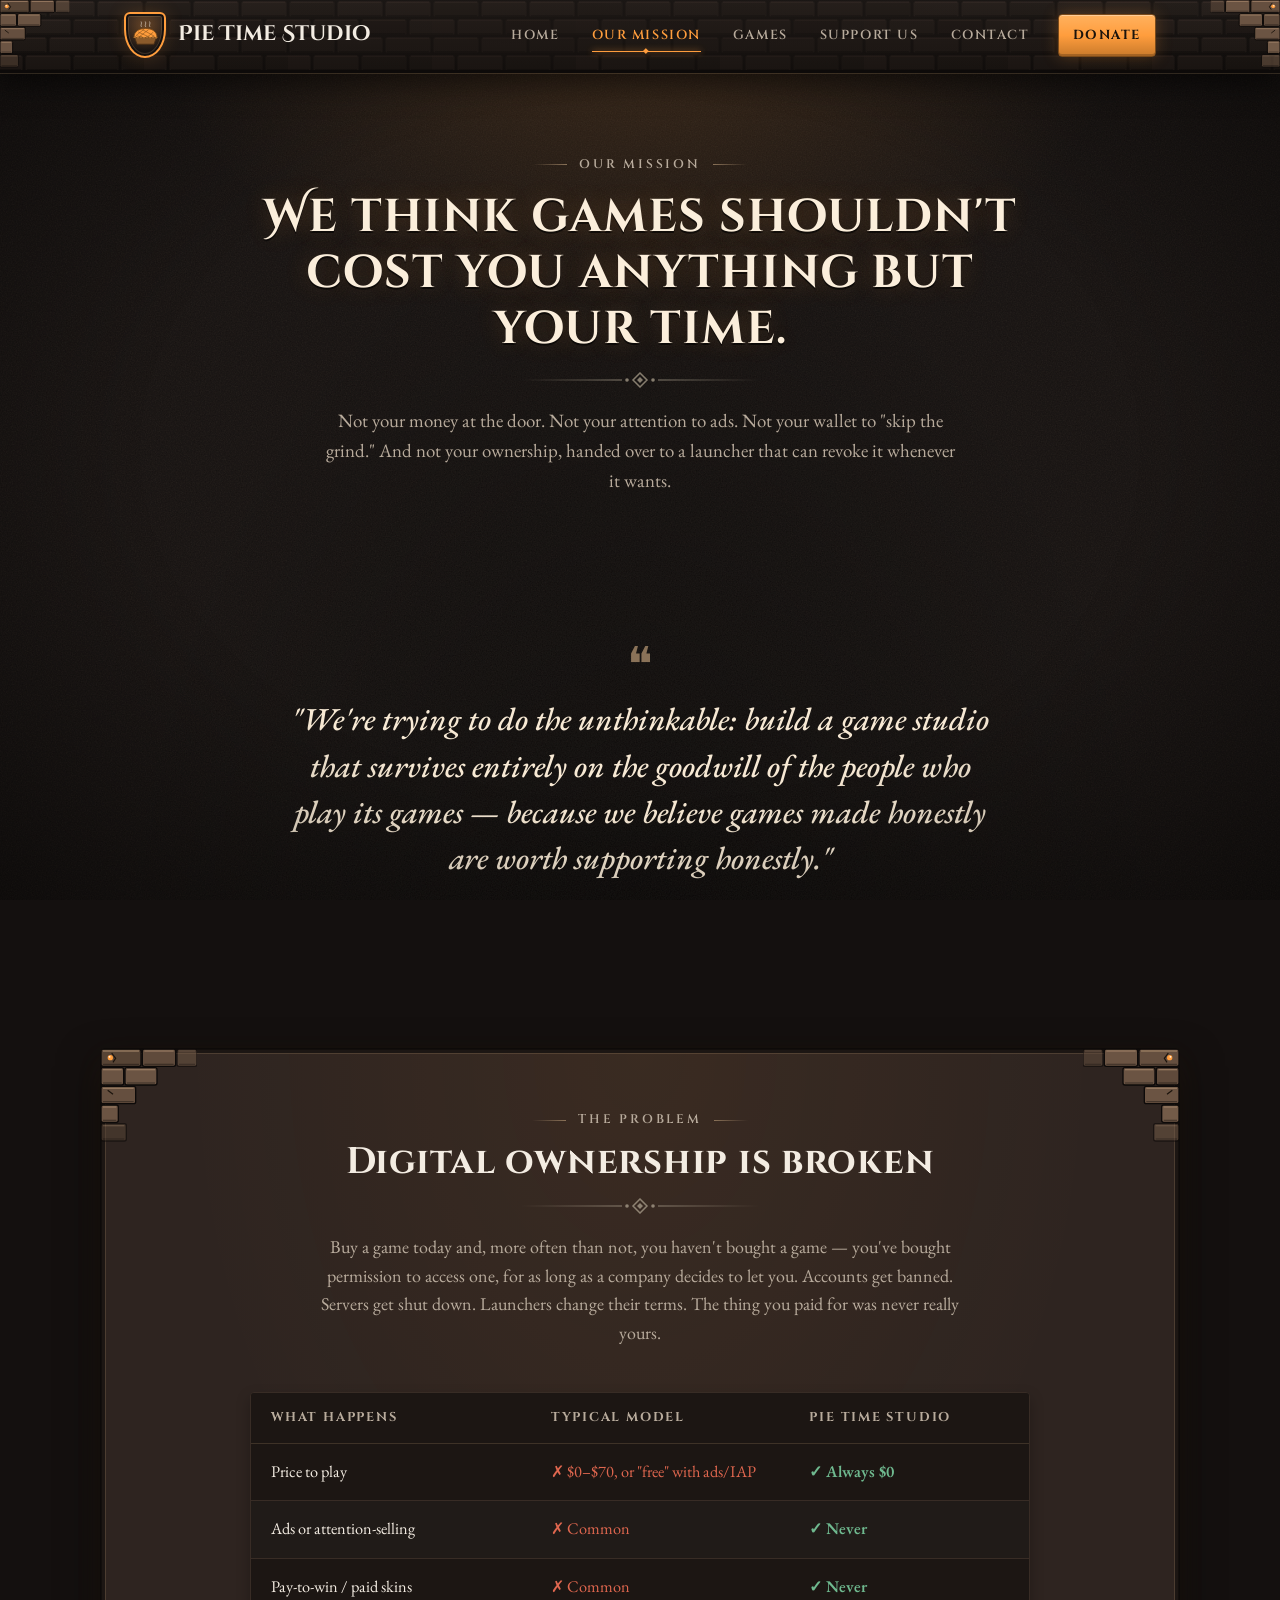
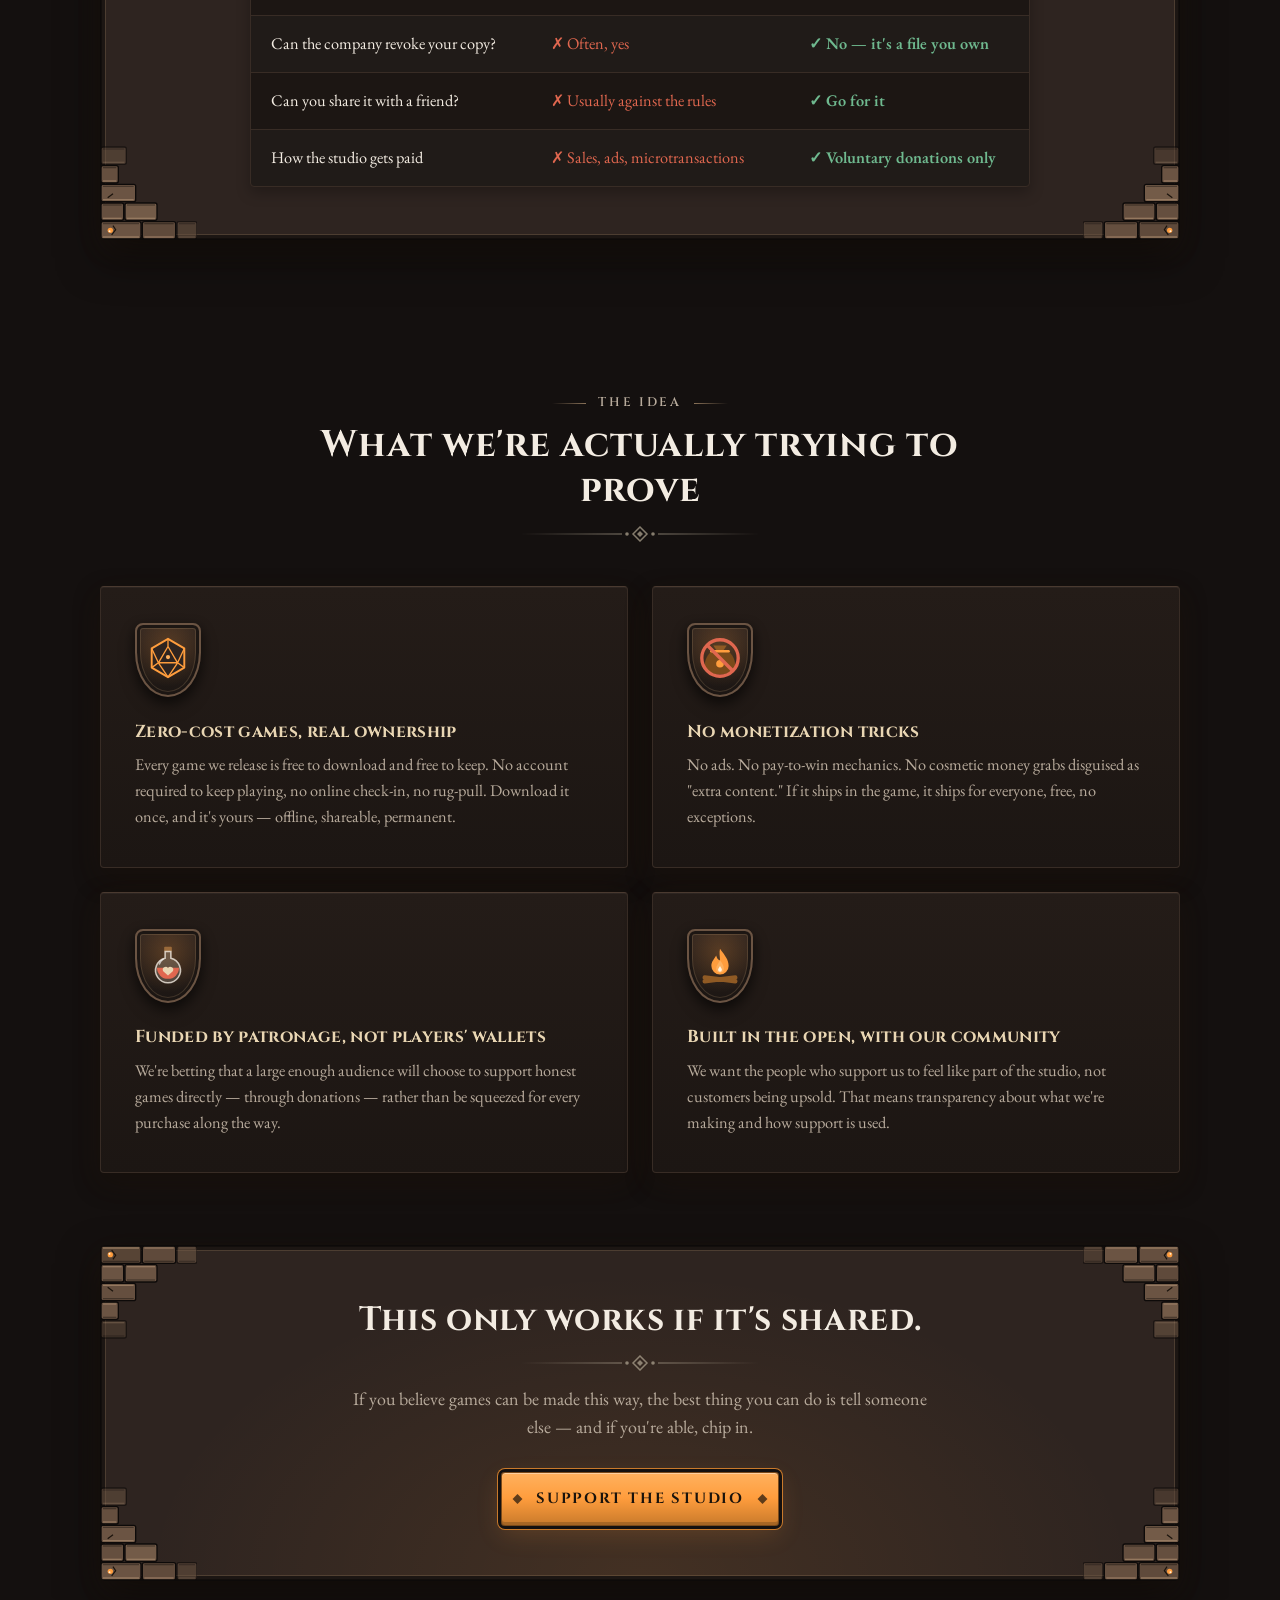
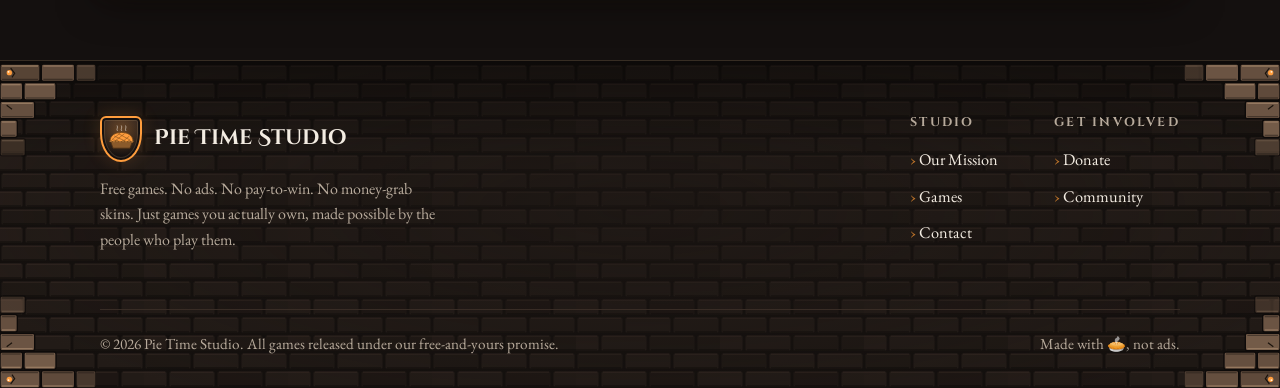
==== commit e64ab227: "redesign going live" ====
--- a/about.html
+++ b/about.html
@@ -2,9 +2,14 @@
 <html lang="en">
 <head>
 <meta charset="UTF-8">
+<meta name="theme-color" content="#14100f">
 <meta name="viewport" content="width=device-width, initial-scale=1.0">
 <title>Our Mission — Pie Time Studio</title>
 <meta name="description" content="Why Pie Time Studio exists: free games, no ads, no pay-to-win, and real ownership — funded entirely by donations.">
+<script>/* page order + slide direction for page transitions */(function(){var o=["index","about","games","support","contact"],d=document.documentElement,n=(location.pathname.split("/").pop()||"index.html").replace(/\.html?$/,""),c=o.indexOf(n),p=null;if(c<0)c=0;try{p=sessionStorage.getItem("ptsPage");sessionStorage.setItem("ptsPage",c)}catch(e){}if(p!==null&&+p!==c)d.classList.add(+p<c?"nav-fwd":"nav-back");if(document.startViewTransition&&/^https?:$/.test(location.protocol))d.classList.add("vt")})();</script>
+<link rel="preconnect" href="https://fonts.googleapis.com">
+<link rel="preconnect" href="https://fonts.gstatic.com" crossorigin>
+<link href="https://fonts.googleapis.com/css2?family=Cinzel:wght@400;600;700;900&family=Cinzel+Decorative:wght@700&family=EB+Garamond:ital,wght@0,400;0,500;0,600;1,400;1,500&display=swap" rel="stylesheet">
 <link rel="stylesheet" href="css/style.css">
 </head>
 <body>
@@ -12,7 +17,7 @@
 <header class="site-header">
   <nav class="nav">
     <a href="index.html" class="brand">
-      <span class="brand-mark">🥧</span> Pie Time Studio
+      <span class="brand-mark" aria-hidden="true"></span> Pie Time Studio
     </a>
     <button class="nav-toggle" aria-label="Toggle navigation" aria-expanded="false">☰</button>
     <ul class="nav-links">
@@ -113,7 +118,7 @@
     </div>
     <div class="grid grid-2">
       <div class="card">
-        <span class="icon">🎮</span>
+        <span class="icon rpg-d20" aria-hidden="true"></span>
         <h3>Zero-cost games, real ownership</h3>
         <p>
           Every game we release is free to download and free to keep. No
@@ -122,7 +127,7 @@
         </p>
       </div>
       <div class="card">
-        <span class="icon">🚫💳</span>
+        <span class="icon rpg-nopurse" aria-hidden="true"></span>
         <h3>No monetization tricks</h3>
         <p>
           No ads. No pay-to-win mechanics. No cosmetic money grabs disguised
@@ -131,7 +136,7 @@
         </p>
       </div>
       <div class="card">
-        <span class="icon">🫶</span>
+        <span class="icon rpg-potion" aria-hidden="true"></span>
         <h3>Funded by patronage, not players' wallets</h3>
         <p>
           We're betting that a large enough audience will choose to support
@@ -140,7 +145,7 @@
         </p>
       </div>
       <div class="card">
-        <span class="icon">🤝</span>
+        <span class="icon rpg-campfire" aria-hidden="true"></span>
         <h3>Built in the open, with our community</h3>
         <p>
           We want the people who support us to feel like part of the studio,
@@ -165,7 +170,7 @@
 <footer class="site-footer">
   <div class="footer-grid">
     <div class="footer-brand">
-      <a href="index.html" class="brand"><span class="brand-mark">🥧</span> Pie Time Studio</a>
+      <a href="index.html" class="brand"><span class="brand-mark" aria-hidden="true"></span> Pie Time Studio</a>
       <p>Free games. No ads. No pay-to-win. No money-grab skins. Just games you actually own, made possible by the people who play them.</p>
     </div>
     <div class="footer-links">
--- a/css/style.css
+++ b/css/style.css
@@ -1,24 +1,45 @@
-/* ============================
-   Pie Time Studio — stylesheet
-   ============================ */
+/* =====================================================
+   Pie Time Studio — "Tavern & Torchlight" stylesheet
+   Medieval RPG skin. Same palette as the original site.
+   ===================================================== */
 
 :root {
+  /* Original palette (unchanged) */
   --bg: #14100f;
   --bg-alt: #1c1613;
   --surface: #241c18;
+  --panel: #2e2420;
   --border: #382c25;
   --text: #f3ece2;
   --text-dim: #b8ab9c;
-  --accent: #ff9d3d;      /* pie crust gold/orange */
+  --accent: #ff9d3d;       /* torch gold / pie crust */
+  --accent-hi: #ffb15e;
   --accent-dim: #c97a2b;
-  --accent-2: #6fb98f;    /* mint, for "free/no-cost" accents */
+  --accent-2: #6fb98f;     /* mint — "free" */
   --danger: #e0674f;
-  --radius: 14px;
-  --glow: rgba(255, 157, 61, 0.10);   /* top-of-page glow, same on every page */
-  --shadow-glow: rgba(255, 157, 61, 0.06);   /* orange shadow around boxes (same color, a bit fainter) */
+  --ink: #1a130c;
+
+  --glow: rgba(255, 157, 61, 0.10);
+  --shadow-glow: rgba(255, 157, 61, 0.06);
+  --gold-line: rgba(255, 157, 61, 0.28);
+
+  --radius: 4px;
   --max-width: 1080px;
-  --font-head: "Poppins", "Segoe UI", system-ui, sans-serif;
-  --font-body: "Inter", "Segoe UI", system-ui, sans-serif;
+  --font-display: "Cinzel Decorative", "Cinzel", Georgia, serif;
+  --font-head: "Cinzel", Georgia, "Times New Roman", serif;
+  --font-body: "EB Garamond", Garamond, Georgia, serif;
+
+  /* Ornament images */
+  --corner-tl: url("data:image/svg+xml,%3Csvg xmlns='http://www.w3.org/2000/svg' width='26' height='26' viewBox='0 0 26 26'%3E%3Cg transform=''%3E%3Cpath d='M1 25V8l7-7h17' fill='none' stroke='%23ff9d3d' stroke-width='1.6'/%3E%3Cpath d='M5 25V10l5-5h15' fill='none' stroke='%23ff9d3d' stroke-opacity='.4' stroke-width='1'/%3E%3Cpath d='M10 7l3 3-3 3-3-3z' fill='%23ff9d3d'/%3E%3C/g%3E%3C/svg%3E");
+  --corner-tr: url("data:image/svg+xml,%3Csvg xmlns='http://www.w3.org/2000/svg' width='26' height='26' viewBox='0 0 26 26'%3E%3Cg transform='translate(26 0) scale(-1 1)'%3E%3Cpath d='M1 25V8l7-7h17' fill='none' stroke='%23ff9d3d' stroke-width='1.6'/%3E%3Cpath d='M5 25V10l5-5h15' fill='none' stroke='%23ff9d3d' stroke-opacity='.4' stroke-width='1'/%3E%3Cpath d='M10 7l3 3-3 3-3-3z' fill='%23ff9d3d'/%3E%3C/g%3E%3C/svg%3E");
+  --corner-bl: url("data:image/svg+xml,%3Csvg xmlns='http://www.w3.org/2000/svg' width='26' height='26' viewBox='0 0 26 26'%3E%3Cg transform='translate(0 26) scale(1 -1)'%3E%3Cpath d='M1 25V8l7-7h17' fill='none' stroke='%23ff9d3d' stroke-width='1.6'/%3E%3Cpath d='M5 25V10l5-5h15' fill='none' stroke='%23ff9d3d' stroke-opacity='.4' stroke-width='1'/%3E%3Cpath d='M10 7l3 3-3 3-3-3z' fill='%23ff9d3d'/%3E%3C/g%3E%3C/svg%3E");
+  --corner-br: url("data:image/svg+xml,%3Csvg xmlns='http://www.w3.org/2000/svg' width='26' height='26' viewBox='0 0 26 26'%3E%3Cg transform='translate(26 26) scale(-1 -1)'%3E%3Cpath d='M1 25V8l7-7h17' fill='none' stroke='%23ff9d3d' stroke-width='1.6'/%3E%3Cpath d='M5 25V10l5-5h15' fill='none' stroke='%23ff9d3d' stroke-opacity='.4' stroke-width='1'/%3E%3Cpath d='M10 7l3 3-3 3-3-3z' fill='%23ff9d3d'/%3E%3C/g%3E%3C/svg%3E");
+  --divider: url("data:image/svg+xml,%3Csvg xmlns='http://www.w3.org/2000/svg' width='240' height='16' viewBox='0 0 240 16'%3E%3Cdefs%3E%3ClinearGradient id='l'%3E%3Cstop offset='0' stop-color='%23ff9d3d' stop-opacity='0'/%3E%3Cstop offset='1' stop-color='%23ff9d3d'/%3E%3C/linearGradient%3E%3ClinearGradient id='r'%3E%3Cstop offset='0' stop-color='%23ff9d3d'/%3E%3Cstop offset='1' stop-color='%23ff9d3d' stop-opacity='0'/%3E%3C/linearGradient%3E%3C/defs%3E%3Crect x='0' y='7.5' width='102' height='1' fill='url(%23l)'/%3E%3Crect x='138' y='7.5' width='102' height='1' fill='url(%23r)'/%3E%3Cpath d='M120 1l7 7-7 7-7-7z' fill='none' stroke='%23ff9d3d' stroke-width='1.5'/%3E%3Cpath d='M120 5l3 3-3 3-3-3z' fill='%23ff9d3d'/%3E%3Ccircle cx='107' cy='8' r='1.8' fill='%23ff9d3d'/%3E%3Ccircle cx='133' cy='8' r='1.8' fill='%23ff9d3d'/%3E%3C/svg%3E");
+  --swords: url("data:image/svg+xml,%3Csvg xmlns='http://www.w3.org/2000/svg' width='64' height='64' viewBox='0 0 64 64'%3E%3Cg transform=''%3E%3Cpath d='M14 50L50 14l4-8-8 4L10 46' fill='%23f3ece2' fill-opacity='.9' stroke='%23b8ab9c' stroke-width='1'/%3E%3Cpath d='M7 41l16 16' stroke='%23ff9d3d' stroke-width='4' stroke-linecap='round'/%3E%3Cpath d='M12 52l-5 5' stroke='%23c97a2b' stroke-width='4' stroke-linecap='round'/%3E%3Ccircle cx='5' cy='59' r='3.5' fill='%23ff9d3d'/%3E%3C/g%3E%3Cg transform='translate(64 0) scale(-1 1)'%3E%3Cpath d='M14 50L50 14l4-8-8 4L10 46' fill='%23f3ece2' fill-opacity='.9' stroke='%23b8ab9c' stroke-width='1'/%3E%3Cpath d='M7 41l16 16' stroke='%23ff9d3d' stroke-width='4' stroke-linecap='round'/%3E%3Cpath d='M12 52l-5 5' stroke='%23c97a2b' stroke-width='4' stroke-linecap='round'/%3E%3Ccircle cx='5' cy='59' r='3.5' fill='%23ff9d3d'/%3E%3C/g%3E%3C/svg%3E");
+  --noise: url("data:image/svg+xml,%3Csvg xmlns='http://www.w3.org/2000/svg' width='240' height='240'%3E%3Cfilter id='n'%3E%3CfeTurbulence type='fractalNoise' baseFrequency='.8' numOctaves='3' stitchTiles='stitch'/%3E%3CfeColorMatrix values='0 0 0 0 .95 0 0 0 0 .8 0 0 0 0 .6 0 0 0 .07 0'/%3E%3C/filter%3E%3Crect width='100%25' height='100%25' filter='url(%23n)'/%3E%3C/svg%3E");
+
+  /* Double "gilded" inner frame used on boxes */
+  --frame: inset 0 0 0 1px rgba(0,0,0,.35), inset 0 0 0 4px var(--bg-alt), inset 0 0 0 5px var(--gold-line);
 }
 
 * { box-sizing: border-box; }
@@ -27,30 +48,116 @@
 
 body {
   margin: 0;
-  background: var(--bg);
   color: var(--text);
   font-family: var(--font-body);
+  font-size: 1.125rem;
   line-height: 1.6;
   -webkit-font-smoothing: antialiased;
+  background:
+    var(--noise),
+    radial-gradient(ellipse at 50% 120%, rgba(0,0,0,.55), transparent 60%),
+    var(--bg);
+  background-attachment: fixed;
+  min-height: 100vh;
+}
+
+/* Vignette — the edges of the screen fall into shadow, like a torchlit hall */
+body::after {
+  content: "";
+  position: fixed;
+  inset: 0;
+  pointer-events: none;
+  z-index: 50;
+  background: radial-gradient(ellipse at center, transparent 55%, rgba(0,0,0,.45) 100%);
 }
 
 img { max-width: 100%; display: block; }
 
 a { color: var(--accent); text-decoration: none; }
-a:hover { text-decoration: underline; }
+a:hover { color: var(--accent-hi); }
 
 h1, h2, h3, h4 {
   font-family: var(--font-head);
+  font-weight: 700;
   line-height: 1.2;
+  letter-spacing: 0.02em;
   margin: 0 0 0.5em;
 }
 
 p { margin: 0 0 1em; }
 
-.container {
-  max-width: var(--max-width);
-  margin: 0 auto;
-  padding: 0 24px;
+::selection { background: var(--accent); color: var(--ink); }
+
+:focus-visible { outline: 2px solid var(--accent); outline-offset: 3px; }
+
+.container { max-width: var(--max-width); margin: 0 auto; padding: 0 24px; }
+
+/* ---------- Shared ornaments ---------- */
+
+/* Gold filigree corners on the big framed boxes */
+.panel-box,
+.section-card-box,
+.cta-band,
+.tier.featured,
+.bean-pouch-bar { position: relative; }
+
+.panel-box::after,
+.section-card-box::after,
+.cta-band::after,
+.tier.featured::after,
+.bean-pouch-bar::after {
+  content: "";
+  position: absolute;
+  inset: 7px;
+  pointer-events: none;
+  z-index: 3;
+  background:
+    var(--corner-tl) top left / 26px no-repeat,
+    var(--corner-tr) top right / 26px no-repeat,
+    var(--corner-bl) bottom left / 26px no-repeat,
+    var(--corner-br) bottom right / 26px no-repeat;
+}
+
+/* Eyebrow labels read like an inscription: ✦ LABEL ✦ */
+.eyebrow {
+  display: inline-flex;
+  align-items: center;
+  gap: 12px;
+  color: var(--accent);
+  font-family: var(--font-head);
+  font-weight: 600;
+  letter-spacing: 0.22em;
+  text-transform: uppercase;
+  font-size: 0.78rem;
+}
+
+.eyebrow::before,
+.eyebrow::after {
+  content: "";
+  width: 34px;
+  height: 1px;
+  background: linear-gradient(90deg, transparent, var(--accent));
+  flex: none;
+}
+.eyebrow::after { background: linear-gradient(90deg, var(--accent), transparent); }
+
+/* Crest-style medallion for the emoji icons */
+.pledge-item .icon,
+.card .icon,
+.bean-pouch-icon {
+  display: inline-flex;
+  align-items: center;
+  justify-content: center;
+  width: 60px;
+  height: 66px;
+  font-size: 1.6rem;
+  line-height: 1;
+  background:
+    radial-gradient(circle at 50% 30%, rgba(255,157,61,.22), transparent 70%),
+    linear-gradient(180deg, var(--panel), var(--bg-alt));
+  border: 2px solid var(--accent-dim);
+  border-radius: 8px 8px 50% 50% / 8px 8px 60% 60%;   /* heater shield */
+  box-shadow: inset 0 0 0 3px var(--bg-alt), inset 0 0 0 4px var(--gold-line), 0 6px 14px rgba(0,0,0,.4);
 }
 
 /* ---------- Header / Nav ---------- */
@@ -59,15 +166,18 @@
   position: sticky;
   top: 0;
   z-index: 100;
-  background: var(--surface);      /* matches the lighter card boxes */
-  border-bottom: 1px solid var(--border);
+  background:
+    repeating-linear-gradient(90deg, rgba(0,0,0,.08) 0 2px, transparent 2px 7px),
+    linear-gradient(180deg, #2e2420 0%, var(--surface) 55%, var(--bg-alt) 100%);
+  border-bottom: 3px solid #0d0a09;
+  box-shadow: 0 1px 0 var(--gold-line), 0 10px 30px rgba(0,0,0,.55);
 }
 
 .nav {
   display: flex;
   align-items: center;
   justify-content: space-between;
-  padding: 16px 24px;
+  padding: 12px 24px;
   max-width: var(--max-width);
   margin: 0 auto;
 }
@@ -75,75 +185,113 @@
 .brand {
   display: flex;
   align-items: center;
-  gap: 10px;
-  font-family: var(--font-head);
+  gap: 12px;
+  font-family: var(--font-display);
   font-weight: 700;
-  font-size: 1.25rem;
+  font-size: 1.3rem;
   color: var(--text);
-}
-
-.brand:hover { text-decoration: none; }
-
-/* Header title: pill outline matching the "Support the Studio" button */
-.nav .brand {
-  padding: 8px 22px 8px 16px;
-  border: 2px solid var(--border);
-  border-radius: 999px;
-  transition: transform 0.15s ease, border-color 0.15s ease, color 0.15s ease;
-}
-
-.nav .brand:hover {
-  border-color: var(--accent);
-  color: var(--accent);
-  transform: translateY(-2px);
-}
+  letter-spacing: 0.01em;
+}
+
+.brand:hover { color: var(--accent); text-decoration: none; }
+.brand:hover .brand-mark { transform: rotate(-6deg); }
 
 .brand-mark {
-  font-size: 1.5rem;
+  display: inline-flex;
+  align-items: center;
+  justify-content: center;
+  width: 42px;
+  height: 46px;
+  font-size: 1.35rem;
+  background:
+    radial-gradient(circle at 50% 30%, rgba(255,157,61,.3), transparent 70%),
+    linear-gradient(180deg, var(--panel), var(--bg));
+  border: 2px solid var(--accent);
+  border-radius: 6px 6px 50% 50% / 6px 6px 62% 62%;
+  box-shadow: inset 0 0 0 2px var(--bg), inset 0 0 0 3px var(--gold-line), 0 0 18px rgba(255,157,61,.18);
+  transition: transform 0.2s ease;
+  flex: none;
 }
 
 .nav-links {
   display: flex;
-  gap: 28px;
+  gap: 4px;
+  align-items: center;
   list-style: none;
   margin: 0;
   padding: 0;
 }
 
 .nav-links a {
+  position: relative;
+  display: inline-block;
+  padding: 10px 14px;
   color: var(--text-dim);
-  font-weight: 500;
-  font-size: 0.95rem;
+  font-family: var(--font-head);
+  font-weight: 600;
+  font-size: 0.82rem;
+  letter-spacing: 0.12em;
+  text-transform: uppercase;
+  white-space: nowrap;
+  transition: color 0.15s ease;
+}
+
+/* Gold underline flourish that grows from the middle */
+.nav-links a:not(.nav-cta)::after {
+  content: "";
+  position: absolute;
+  left: 50%;
+  right: 50%;
+  bottom: 4px;
+  height: 1px;
+  background: var(--accent);
+  box-shadow: 0 0 6px var(--accent);
+  transition: left 0.2s ease, right 0.2s ease;
 }
 
 .nav-links a:hover,
-.nav-links a.active {
+.nav-links a.active { color: var(--accent); text-decoration: none; }
+
+.nav-links a:not(.nav-cta):hover::after,
+.nav-links a:not(.nav-cta).active::after { left: 14px; right: 14px; }
+
+.nav-links a.active::before {
+  content: "◆";
+  position: absolute;
+  left: 50%;
+  bottom: -2px;
+  transform: translateX(-50%);
+  font-size: 0.45rem;
   color: var(--accent);
-  text-decoration: none;
 }
 
 .nav-cta {
-  background: var(--accent);
-  color: #1a130c !important;
-  padding: 10px 18px;
-  border-radius: 999px;
-  font-weight: 700;
-}
-
-.nav-cta:hover {
-  background: #ffb15e;
-  text-decoration: none;
-}
+  margin-left: 10px;
+  color: var(--ink) !important;
+  background: linear-gradient(180deg, var(--accent-hi), var(--accent) 50%, var(--accent-dim));
+  border: 1px solid #7a4a1a;
+  border-radius: var(--radius);
+  box-shadow: inset 0 1px 0 rgba(255,255,255,.35), inset 0 -2px 0 rgba(0,0,0,.2), 0 0 16px rgba(255,157,61,.25);
+  font-weight: 700 !important;
+}
+
+.nav-cta:hover { filter: brightness(1.08); color: var(--ink) !important; }
 
 .nav-toggle {
   display: none;
-  background: none;
-  border: 1px solid var(--border);
-  color: var(--text);
-  border-radius: 8px;
-  padding: 8px 10px;
+  background: var(--bg-alt);
+  border: 1px solid var(--accent-dim);
+  color: var(--accent);
+  border-radius: var(--radius);
+  padding: 8px 12px;
   font-size: 1.1rem;
   cursor: pointer;
+}
+
+@media (min-width: 781px) and (max-width: 1040px) {
+  .nav { padding-left: 16px; padding-right: 16px; }
+  .nav-links a { padding: 8px 9px; font-size: 0.74rem; letter-spacing: 0.08em; }
+  .brand { font-size: 1.05rem; }
 }
 
 @media (max-width: 780px) {
@@ -154,16 +302,17 @@
     top: 100%;
     left: 0;
     right: 0;
-    background: var(--surface);
-    border-bottom: 1px solid var(--border);
+    background: linear-gradient(180deg, var(--surface), var(--bg-alt));
+    border-bottom: 3px solid #0d0a09;
+    box-shadow: 0 1px 0 var(--gold-line), 0 20px 30px rgba(0,0,0,.6);
     flex-direction: column;
+    align-items: stretch;
     gap: 0;
     display: none;
-    padding: 8px 0;
+    padding: 8px 0 16px;
   }
 
   .nav-links.open { display: flex; }
-
   .nav-links li { width: 100%; }
 
   .nav-links a {
@@ -171,97 +320,144 @@
     padding: 14px 24px;
     border-bottom: 1px solid var(--border);
   }
-
-  .nav-cta { margin: 14px 24px; display: inline-block; }
-}
-
-/* ---------- Hero ---------- */
+  .nav-links a.active::before { left: 12px; bottom: auto; top: 50%; transform: translateY(-50%); }
+  .nav-links a:not(.nav-cta)::after { display: none; }
+
+  .nav-cta { margin: 16px 24px 0; text-align: center; }
+}
+
+/* ---------- Hero (title screen) ---------- */
 
 .hero {
-  padding: 32px 24px 20px;
+  position: relative;
+  isolation: isolate;
+  padding: 40px 24px 28px;
   text-align: center;
-  background:
-    radial-gradient(circle at 50% -50%, var(--glow), transparent 55%),
-    var(--bg);
-}
-
-.hero .eyebrow {
-  display: inline-block;
-  color: var(--accent);
-  font-weight: 700;
-  letter-spacing: 0.08em;
-  text-transform: uppercase;
-  font-size: 0.8rem;
-  margin-bottom: 14px;
-}
+}
+
+/* Torchlight glow, gently flickering */
+.hero::after {
+  content: "";
+  position: absolute;
+  inset: -40px 0 -80px;
+  z-index: -1;
+  pointer-events: none;
+  background: radial-gradient(ellipse 60% 70% at 50% 0%, rgba(255,157,61,.16), transparent 70%);
+  animation: torch 5s ease-in-out infinite;
+}
+
+.hero::before {
+  content: "";
+  display: block;
+  width: 64px;
+  height: 64px;
+  margin: 0 auto 10px;
+  background: var(--swords) center / contain no-repeat;
+  filter: drop-shadow(0 0 10px rgba(255,157,61,.35));
+}
+
+.hero .eyebrow { margin-bottom: 16px; }
 
 .hero h1 {
-  font-size: clamp(2.2rem, 5vw, 3.4rem);
-  max-width: 760px;
-  margin: 0 auto 20px;
+  font-family: var(--font-display);
+  font-size: clamp(2.2rem, 5.4vw, 3.6rem);
+  max-width: 820px;
+  margin: 0 auto 18px;
+  background: linear-gradient(180deg, #fff4e0 0%, var(--accent-hi) 55%, var(--accent-dim) 100%);
+  -webkit-background-clip: text;
+  background-clip: text;
+  color: transparent;
+  filter: drop-shadow(0 2px 0 rgba(0,0,0,.6)) drop-shadow(0 0 22px rgba(255,157,61,.18));
 }
 
 .hero .lede {
-  max-width: 620px;
-  margin: 0 auto 28px;
+  max-width: 640px;
+  margin: 0 auto 30px;
   color: var(--text-dim);
-  font-size: 1.1rem;
-}
-
-.hero-actions {
-  display: flex;
-  gap: 16px;
-  justify-content: center;
-  flex-wrap: wrap;
-}
+  font-size: 1.22rem;
+}
+
+.hero-actions { display: flex; gap: 18px; justify-content: center; flex-wrap: wrap; }
 
 .hero-link {
   display: inline-block;
-  margin-top: 18px;
+  margin-top: 20px;
   color: var(--text-dim);
-  font-size: 0.9rem;
-  font-weight: 600;
-}
-
-.hero-link:hover { color: var(--accent); text-decoration: none; }
+  font-family: var(--font-head);
+  font-size: 0.82rem;
+  letter-spacing: 0.14em;
+  text-transform: uppercase;
+}
+.hero-link:hover { color: var(--accent); }
+
+@keyframes torch {
+  0%, 100% { opacity: 1; }
+  30% { opacity: .82; }
+  45% { opacity: .95; }
+  70% { opacity: .78; }
+}
 
 /* ---------- Buttons ---------- */
 
 .btn {
+  position: relative;
   display: inline-block;
-  padding: 14px 28px;
-  border-radius: 999px;
+  padding: 14px 34px;
+  border-radius: var(--radius);
+  font-family: var(--font-head);
   font-weight: 700;
-  font-size: 1rem;
+  font-size: 0.92rem;
+  letter-spacing: 0.12em;
+  text-transform: uppercase;
   cursor: pointer;
-  border: 2px solid transparent;
-  transition: transform 0.15s ease, background 0.15s ease;
-}
+  border: 1px solid transparent;
+  transition: transform 0.15s ease, filter 0.15s ease, color 0.15s ease, border-color 0.15s ease;
+}
+
+/* Small diamonds riveted to either side of the button */
+.btn::before,
+.btn::after {
+  content: "";
+  position: absolute;
+  top: 50%;
+  width: 7px;
+  height: 7px;
+  background: currentColor;
+  transform: translateY(-50%) rotate(45deg);
+  opacity: .7;
+}
+.btn::before { left: 12px; }
+.btn::after { right: 12px; }
 
 .btn:hover { transform: translateY(-2px); text-decoration: none; }
+.btn:active { transform: translateY(0); }
 
 .btn-primary {
-  background: var(--accent);
-  color: #1a130c;
-}
-
-.btn-primary:hover { background: #ffb15e; }
+  background: linear-gradient(180deg, var(--accent-hi), var(--accent) 48%, var(--accent-dim));
+  border-color: #7a4a1a;
+  color: var(--ink);
+  box-shadow:
+    inset 0 1px 0 rgba(255,255,255,.4),
+    inset 0 -3px 0 rgba(0,0,0,.18),
+    0 0 0 3px var(--bg),
+    0 0 0 4px var(--accent-dim),
+    0 8px 24px rgba(255,157,61,.18);
+}
+.btn-primary:hover { filter: brightness(1.08); color: var(--ink); }
 
 .btn-outline {
+  background: linear-gradient(180deg, var(--panel), var(--bg-alt));
   border-color: var(--border);
   color: var(--text);
-}
-
-.btn-outline:hover { border-color: var(--accent); color: var(--accent); }
-
-/* ---------- Pledge / Mission banner ---------- */
-
-.pledge {
-  background: var(--surface);
-  border-top: 1px solid var(--border);
-  border-bottom: 1px solid var(--border);
-  padding: 56px 24px;
-}
+  box-shadow: inset 0 1px 0 rgba(255,255,255,.05), 0 0 0 3px var(--bg), 0 0 0 4px var(--border);
+}
+.btn-outline:hover {
+  color: var(--accent);
+  border-color: var(--accent-dim);
+  box-shadow: inset 0 1px 0 rgba(255,255,255,.05), 0 0 0 3px var(--bg), 0 0 0 4px var(--accent-dim);
+}
+
+/* ---------- Pledge banner (Home) ---------- */
 
 .pledge-grid {
   display: grid;
@@ -272,96 +468,77 @@
   text-align: center;
 }
 
-@media (max-width: 780px) {
-  .pledge-grid { grid-template-columns: repeat(2, 1fr); }
-}
-
-.pledge-item .icon {
-  font-size: 1.8rem;
-  margin-bottom: 10px;
-}
-
-.pledge-item h3 {
-  font-size: 1rem;
-  margin-bottom: 6px;
-}
-
-.pledge-item p {
-  color: var(--text-dim);
-  font-size: 0.9rem;
-  margin: 0;
-}
-
-/* ---------- Section card (two-tone split box, scroller width) ---------- */
-
-.section-card {
-  padding: 12px 24px 0;
-}
-
-/* Outer box: same width as the featured-games scroller below it */
+@media (max-width: 780px) { .pledge-grid { grid-template-columns: repeat(2, 1fr); } }
+
+.pledge-item .icon { margin-bottom: 12px; }
+.pledge-item h3 { font-size: 1rem; margin-bottom: 6px; color: var(--accent-hi); }
+.pledge-item p { color: var(--text-dim); font-size: 1rem; margin: 0; line-height: 1.45; }
+
+/* ---------- Section card (two-tone framed box) ---------- */
+
+.section-card { padding: 16px 24px 0; }
+
 .section-card-box {
   max-width: var(--max-width);
   margin: 0 auto;
-  border: 1px solid var(--border);
+  border: 1px solid #0d0a09;
   border-radius: var(--radius);
   overflow: hidden;
-  box-shadow: 0 10px 30px var(--shadow-glow);   /* orange, same color as the top-of-page glow */
-}
-
-/* Top half: heading, lighter tone */
+  box-shadow: 0 0 0 1px var(--gold-line), 0 18px 40px rgba(0,0,0,.5), 0 10px 30px var(--shadow-glow);
+}
+
 .section-card .section-head {
   max-width: none;
   margin: 0;
-  padding: 24px 40px 20px;
-  background: var(--surface);
-}
-
+  padding: 30px 48px 22px;
+  background: linear-gradient(180deg, var(--panel), var(--surface));
+}
 .section-card .section-head p { max-width: 640px; margin-left: auto; margin-right: auto; }
 .section-card .section-head p:last-child { margin-bottom: 0; }
 
-/* Bottom half: pledge icons, darker tone */
 .section-card .pledge-grid {
   max-width: none;
   margin: 0;
-  padding: 20px 40px 22px;
+  padding: 26px 48px 28px;
   background: var(--bg-alt);
-  border-top: 1px solid var(--border);
+  border-top: 1px solid var(--gold-line);
 }
 
 @media (max-width: 780px) {
-  .section-card .section-head { padding: 24px 20px; }
-  .section-card .pledge-grid { padding: 24px 20px; }
+  .section-card .section-head,
+  .section-card .pledge-grid { padding: 26px 22px; }
 }
 
 /* ---------- Sections ---------- */
 
-section.block {
-  padding: 72px 24px;
-}
-
+section.block { padding: 72px 24px; }
 .block-alt { background: var(--bg-alt); }
 
 .section-head {
-  max-width: 640px;
+  max-width: 660px;
   margin: 0 auto 44px;
   text-align: center;
 }
 
-.section-head .eyebrow {
-  color: var(--accent);
-  font-weight: 700;
-  letter-spacing: 0.08em;
-  text-transform: uppercase;
-  font-size: 0.8rem;
-}
-
 .section-head h2 {
-  font-size: clamp(1.7rem, 3vw, 2.2rem);
-}
-
-.section-head p {
-  color: var(--text-dim);
-}
+  font-size: clamp(1.7rem, 3vw, 2.3rem);
+  margin-top: 10px;
+}
+
+/* Ornamental divider under every section title */
+.section-head h2::after,
+.page-hero h1::after,
+.cta-band h2::after {
+  content: "";
+  display: block;
+  width: 240px;
+  max-width: 80%;
+  height: 16px;
+  margin: 14px auto 0;
+  background: var(--divider) center / contain no-repeat;
+}
+
+.section-head p { color: var(--text-dim); }
 
 /* ---------- Cards / Grid ---------- */
 
@@ -373,61 +550,44 @@
   margin: 0 auto;
 }
 
-/* Lighter outer box that wraps a whole section (e.g. "How we survive") */
+/* Big framed "stone slab" panel */
 .panel-box {
   max-width: var(--max-width);
   margin: 0 auto;
-  padding: 48px 40px;
-  background: #2e2420;   /* a step lighter than the cards inside (--surface) */
+  padding: 52px 48px;
+  background:
+    radial-gradient(ellipse at 50% 0%, rgba(255,157,61,.06), transparent 60%),
+    var(--panel);
+  border: 1px solid #0d0a09;
+  border-radius: var(--radius);
+  box-shadow: var(--frame), 0 18px 40px rgba(0,0,0,.5), 0 10px 30px var(--shadow-glow);
+}
+
+@media (max-width: 780px) { .panel-box { padding: 40px 22px; } }
+@media (max-width: 900px) { .grid { grid-template-columns: repeat(2, 1fr); } }
+
+.grid.grid-2 { grid-template-columns: repeat(2, 1fr); }
+
+@media (max-width: 620px) {
+  .grid, .grid.grid-2 { grid-template-columns: 1fr; }
+}
+
+.card {
+  background: linear-gradient(180deg, var(--surface), var(--bg-alt));
   border: 1px solid var(--border);
-  border-radius: var(--radius);
-  box-shadow: 0 10px 30px var(--shadow-glow);   /* orange, same color as the top-of-page glow */
-}
-
-@media (max-width: 780px) {
-  .panel-box { padding: 36px 20px; }
-}
-
-@media (max-width: 900px) {
-  .grid { grid-template-columns: repeat(2, 1fr); }
-}
-
-/* Two-by-two grid (e.g. "What we're actually trying to prove" on Our Mission) */
-.grid.grid-2 { grid-template-columns: repeat(2, 1fr); }
-
-@media (max-width: 620px) {
-  .grid,
-  .grid.grid-2 { grid-template-columns: 1fr; }
-}
-
-.card {
-  background: var(--surface);
-  border: 1px solid var(--border);
+  border-top-color: #4a3a30;
   border-radius: var(--radius);
   padding: 28px;
 }
 
-.card h3 {
-  font-size: 1.05rem;
-  margin-bottom: 10px;
-}
-
-.card p {
-  color: var(--text-dim);
-  font-size: 0.94rem;
-  margin: 0;
-}
-
-.card .icon {
-  font-size: 1.6rem;
-  margin-bottom: 14px;
-  display: inline-block;
-}
-
-/* ---------- Game cards ---------- */
+.card h3 { font-size: 1.08rem; margin-bottom: 10px; color: var(--accent-hi); }
+.card p { color: var(--text-dim); font-size: 1.02rem; margin: 0; }
+.card .icon { margin-bottom: 16px; }
+
+/* ---------- Game cards (quest cards) ---------- */
 
 .game-card {
-  background: var(--surface);
+  background: linear-gradient(180deg, var(--surface), var(--bg-alt));
   border: 1px solid var(--border);
   border-radius: var(--radius);
   overflow: hidden;
@@ -436,96 +596,109 @@
   transition: border-color 0.15s ease, box-shadow 0.15s ease, transform 0.15s ease;
 }
 
-.game-card .thumb {
-  aspect-ratio: 16 / 9;
-  background: linear-gradient(135deg, #2c2320, #1c1613);
+.game-card .thumb,
+.mini-thumb {
+  position: relative;
   display: flex;
   align-items: center;
   justify-content: center;
+  text-align: center;
   color: var(--text-dim);
-  font-size: 0.85rem;
-  letter-spacing: 0.04em;
+  font-family: var(--font-head);
+  letter-spacing: 0.14em;
   text-transform: uppercase;
-  border-bottom: 1px solid var(--border);
+  background:
+    var(--swords) center 38% / 46px no-repeat,
+    repeating-linear-gradient(45deg, rgba(255,255,255,.015) 0 10px, transparent 10px 20px),
+    radial-gradient(ellipse at 50% 40%, rgba(255,157,61,.10), transparent 65%),
+    linear-gradient(135deg, #2c2320, #120e0d);
+  border-bottom: 1px solid var(--gold-line);
+  box-shadow: inset 0 0 0 5px rgba(0,0,0,.35), inset 0 0 0 6px rgba(255,157,61,.12), inset 0 0 40px rgba(0,0,0,.6);
+}
+
+.game-card .thumb {
+  aspect-ratio: 16 / 9;
+  font-size: 0.72rem;
+  padding-top: 60px;
 }
 
 .game-card .body { padding: 22px; flex: 1; display: flex; flex-direction: column; }
-
-.game-card h3 { margin-bottom: 6px; }
-
-.game-card .tags {
-  display: flex;
-  gap: 8px;
-  flex-wrap: wrap;
-  margin: 10px 0 14px;
-}
-
+.game-card h3 { margin-bottom: 8px; color: var(--accent-hi); font-size: 1.15rem; }
+.game-card p { color: var(--text-dim); font-size: 1rem; }
+
+.game-card .tags { display: flex; gap: 8px; flex-wrap: wrap; margin: 6px 0 14px; }
+
+/* Tags: little pennant ribbons */
 .tag {
-  font-size: 0.72rem;
+  display: inline-block;
+  font-family: var(--font-head);
+  font-size: 0.66rem;
   font-weight: 700;
-  letter-spacing: 0.03em;
+  letter-spacing: 0.12em;
   text-transform: uppercase;
-  padding: 4px 10px;
-  border-radius: 999px;
-  background: rgba(255, 157, 61, 0.12);
+  padding: 5px 16px 5px 10px;
+  border-radius: 0;
+  background: rgba(255,157,61,.14);
   color: var(--accent);
-}
-
-.tag.free { background: rgba(111, 185, 143, 0.14); color: var(--accent-2); }
+  border-left: 2px solid var(--accent);
+  clip-path: polygon(0 0, 100% 0, calc(100% - 7px) 50%, 100% 100%, 0 100%);
+}
+
+.tag.free {
+  background: rgba(111,185,143,.14);
+  color: var(--accent-2);
+  border-left-color: var(--accent-2);
+}
 
 .game-card .status {
   margin-top: auto;
-  font-size: 0.85rem;
+  font-family: var(--font-head);
+  font-size: 0.78rem;
+  letter-spacing: 0.08em;
   color: var(--text-dim);
   padding-top: 14px;
   border-top: 1px solid var(--border);
 }
-
-/* ---------- Featured games scroller (homepage) ---------- */
+.game-card .status::before { content: "⚑ "; color: var(--accent); }
+
+/* ---------- Featured games scroller (Home) ---------- */
 
 .featured-games .section-head { margin-bottom: 32px; }
-
-/* Tight gap under the section card so the scroller fits on the first screen */
-section.block.featured-games { padding-top: 20px; }
-
-.games-scroll-wrap {
-  position: relative;
-  max-width: var(--max-width);
-  margin: 0 auto;
-}
-
-/* Scroll arrows: sit in the side margins, outside the scroller, so its width is unchanged */
+section.block.featured-games { padding-top: 22px; }
+
+.games-scroll-wrap { position: relative; max-width: var(--max-width); margin: 0 auto; }
+
 .scroll-arrow {
   position: absolute;
-  top: calc(50% - 10px);            /* offset for the scrollbar space under the cards */
+  top: calc(50% - 10px);
   transform: translateY(-50%);
-  z-index: 2;
-  width: 40px;
-  height: 40px;
+  z-index: 4;
+  width: 44px;
+  height: 44px;
   display: flex;
   align-items: center;
   justify-content: center;
   padding: 0;
   border-radius: 50%;
-  border: 1px solid var(--border);
-  background: var(--surface);
-  color: var(--text);
+  border: 2px solid var(--accent-dim);
+  background: radial-gradient(circle at 50% 35%, var(--panel), var(--bg));
+  color: var(--accent);
   cursor: pointer;
-  box-shadow: 0 6px 18px rgba(0, 0, 0, 0.35);
-  transition: opacity 0.2s ease, color 0.15s ease, border-color 0.15s ease;
+  box-shadow: inset 0 0 0 3px var(--bg), inset 0 0 0 4px var(--gold-line), 0 6px 18px rgba(0,0,0,.5);
+  transition: opacity 0.2s ease, color 0.15s ease, border-color 0.15s ease, transform 0.15s ease;
 }
 
 .scroll-arrow:hover,
 .scroll-arrow:focus-visible {
-  color: var(--accent);
+  color: var(--accent-hi);
   border-color: var(--accent);
   outline: none;
-}
-
-.scroll-arrow-left  { left: -52px; }
-.scroll-arrow-right { right: -52px; }
-
-/* Hidden when there's nothing more to scroll in that direction */
+  transform: translateY(-50%) scale(1.06);
+}
+
+.scroll-arrow-left  { left: -56px; }
+.scroll-arrow-right { right: -56px; }
+
 .scroll-arrow.is-hidden {
   opacity: 0;
   pointer-events: none;
@@ -533,11 +706,9 @@
   transition: opacity 0.2s ease, visibility 0s linear 0.2s;
 }
 
-/* Not enough side margin: overlay the arrows just inside the scroller edges */
 @media (max-width: 1199px) {
   .scroll-arrow-left  { left: 8px; }
   .scroll-arrow-right { right: 8px; }
-  .scroll-arrow { background: rgba(36, 28, 24, 0.92); }
 }
 
 .games-scroll {
@@ -545,80 +716,59 @@
   gap: 18px;
   overflow-x: auto;
   scroll-snap-type: x proximity;
-  /* extra room so the cards' orange shadow isn't clipped; the negative
-     margin keeps the cards in the same place as before */
   padding: 12px 16px 28px;
   margin: -8px -12px 0;
-  scroll-padding-inline: 12px;   /* snap cards in line with the box above */
+  scroll-padding-inline: 12px;
   -webkit-overflow-scrolling: touch;
   scrollbar-width: thin;
-  scrollbar-color: var(--border) transparent;
+  scrollbar-color: var(--accent-dim) transparent;
 }
 
 @media (max-width: 780px) {
-  .games-scroll {
-    padding: 12px 24px 28px;
-    margin: -8px -24px 0;
-    scroll-padding-inline: 24px;
-  }
+  .games-scroll { padding: 12px 24px 28px; margin: -8px -24px 0; scroll-padding-inline: 24px; }
 }
 
 .games-scroll::-webkit-scrollbar { height: 8px; }
-.games-scroll::-webkit-scrollbar-thumb { background: var(--border); border-radius: 999px; }
-.games-scroll::-webkit-scrollbar-track { background: transparent; }
+.games-scroll::-webkit-scrollbar-thumb { background: var(--accent-dim); border-radius: 0; }
+.games-scroll::-webkit-scrollbar-track { background: var(--bg-alt); }
 
 .mini-game-card {
   flex: 0 0 240px;
   scroll-snap-align: start;
-  background: var(--surface);
+  background: linear-gradient(180deg, var(--surface), var(--bg-alt));
   border: 1px solid var(--border);
   border-radius: var(--radius);
   overflow: hidden;
   color: var(--text);
   display: flex;
   flex-direction: column;
-  transition: border-color 0.15s ease, transform 0.15s ease;
+  transition: border-color 0.15s ease, transform 0.15s ease, box-shadow 0.15s ease;
 }
 
 .mini-game-card:hover {
   border-color: var(--accent);
-  transform: translateY(-3px);
-  text-decoration: none;
+  transform: translateY(-4px);
+  color: var(--text);
+  box-shadow: 0 0 0 1px var(--accent), 0 12px 26px rgba(255,157,61,.15) !important;
 }
 
 .mini-thumb {
   aspect-ratio: 16 / 10;
-  background: linear-gradient(135deg, #2c2320, #1c1613);
-  display: flex;
-  align-items: center;
-  justify-content: center;
-  color: var(--text-dim);
-  font-size: 0.75rem;
-  letter-spacing: 0.03em;
-  text-transform: uppercase;
-  border-bottom: 1px solid var(--border);
-  text-align: center;
-  padding: 0 12px;
+  font-size: 0.64rem;
+  padding: 56px 12px 0;
+  background-size: 38px, auto, auto, auto;
 }
 
 .mini-body { padding: 18px; flex: 1; display: flex; flex-direction: column; gap: 8px; }
-
-.mini-body h3 { font-size: 1rem; margin: 0; }
-
-.mini-body p {
-  color: var(--text-dim);
-  font-size: 0.85rem;
-  margin: 0;
-  flex: 1;
-}
-
+.mini-body h3 { font-size: 1rem; margin: 0; color: var(--accent-hi); }
+.mini-body p { color: var(--text-dim); font-size: 0.95rem; line-height: 1.45; margin: 0; flex: 1; }
 .mini-body .tag { align-self: flex-start; }
 
 .mini-game-card-more {
   align-items: center;
   justify-content: center;
   background: transparent;
-  border-style: dashed;
+  border: 2px dashed var(--border);
 }
 
 .mini-more-inner {
@@ -627,76 +777,102 @@
   align-items: center;
   gap: 10px;
   color: var(--text-dim);
+  font-family: var(--font-head);
   font-weight: 700;
+  letter-spacing: 0.1em;
+  text-transform: uppercase;
+  font-size: 0.85rem;
   padding: 40px 20px;
 }
 
 .mini-game-card-more:hover .mini-more-inner { color: var(--accent); }
-
-.mini-more-arrow {
-  font-size: 1.6rem;
-  color: var(--accent);
-}
-
-/* ---------- Manifesto / quote ---------- */
+.mini-more-arrow { font-size: 1.8rem; color: var(--accent); }
+
+/* ---------- Manifesto / illuminated quote ---------- */
 
 .manifesto {
-  max-width: 760px;
+  position: relative;
+  max-width: 780px;
   margin: 0 auto;
   text-align: center;
 }
 
 .manifesto blockquote {
-  font-family: var(--font-head);
-  font-size: clamp(1.4rem, 3vw, 2rem);
-  font-weight: 600;
-  margin: 0 0 20px;
-  line-height: 1.4;
+  position: relative;
+  font-family: var(--font-body);
+  font-style: italic;
+  font-size: clamp(1.45rem, 3vw, 2rem);
+  font-weight: 500;
+  margin: 0 0 22px;
+  padding: 28px 36px 0;
+  line-height: 1.45;
+  color: #f7e9d4;
+}
+
+.manifesto blockquote::before {
+  content: "❝";
+  display: block;
+  font-style: normal;
+  font-size: 3rem;
+  line-height: 1;
+  color: var(--accent);
+  text-shadow: 0 0 18px rgba(255,157,61,.35);
+  margin-bottom: 8px;
 }
 
 .manifesto cite {
   color: var(--text-dim);
+  font-family: var(--font-head);
   font-style: normal;
-  font-size: 0.95rem;
-}
-
-/* ---------- Compare table (own vs rent) ---------- */
+  font-size: 0.85rem;
+  letter-spacing: 0.14em;
+  text-transform: uppercase;
+}
+
+/* ---------- Compare table (the ledger) ---------- */
 
 .compare {
-  max-width: 760px;
+  max-width: 780px;
   margin: 0 auto;
   border: 1px solid var(--border);
   border-radius: var(--radius);
   overflow: hidden;
 }
 
-.compare table {
-  width: 100%;
-  border-collapse: collapse;
-}
+.compare table { width: 100%; border-collapse: collapse; }
 
 .compare th, .compare td {
-  padding: 16px 20px;
+  padding: 15px 20px;
   text-align: left;
   border-bottom: 1px solid var(--border);
-  font-size: 0.95rem;
+  font-size: 1.02rem;
 }
 
 .compare th {
   background: var(--surface);
   font-family: var(--font-head);
-}
-
+  font-size: 0.8rem;
+  letter-spacing: 0.14em;
+  text-transform: uppercase;
+  color: var(--accent);
+  border-bottom: 1px solid var(--gold-line);
+}
+
+.compare tbody tr:nth-child(even) td { background: rgba(255,255,255,.02); }
 .compare td.no { color: var(--danger); }
-.compare td.yes { color: var(--accent-2); }
-
+.compare td.yes { color: var(--accent-2); font-weight: 600; }
+.compare td.no::before { content: "✗ "; }
+.compare td.yes::before { content: "✓ "; }
 .compare tr:last-child td { border-bottom: none; }
 
-/* Table inside a box (Our Mission): dark brown like the cards in Home's boxes */
-.panel-box .compare { background: var(--bg-alt); }
+.panel-box .compare,
 .panel-box .compare th { background: var(--bg-alt); }
 
-/* ---------- Donate / support page ---------- */
+@media (max-width: 620px) {
+  .compare th, .compare td { padding: 12px; font-size: 0.92rem; }
+}
+
+/* ---------- Support page (the merchant's tiers) ---------- */
 
 .tier-grid {
   display: grid;
@@ -706,61 +882,74 @@
   margin: 0 auto;
 }
 
-@media (max-width: 900px) {
-  .tier-grid { grid-template-columns: 1fr; }
-}
+@media (max-width: 900px) { .tier-grid { grid-template-columns: 1fr; } }
 
 .tier {
-  background: var(--surface);
+  display: flex;
+  flex-direction: column;
+  background: linear-gradient(180deg, var(--surface), var(--bg-alt));
   border: 1px solid var(--border);
   border-radius: var(--radius);
-  padding: 30px;
+  padding: 34px 28px 30px;
   text-align: center;
 }
 
+.tier h3 {
+  font-size: 0.9rem;
+  letter-spacing: 0.16em;
+  text-transform: uppercase;
+  color: var(--text-dim);
+}
+
+.tier .btn { margin-top: auto; align-self: center; }
+
+/* The featured tier glows like a legendary item */
 .tier.featured {
   border-color: var(--accent);
-  box-shadow: 0 0 0 1px var(--accent), 0 10px 30px var(--shadow-glow);
+  box-shadow: 0 0 0 1px var(--accent), inset 0 0 40px rgba(255,157,61,.08), 0 0 34px rgba(255,157,61,.16);
+}
+
+.tier.featured::before {
+  content: "♛";
+  position: absolute;
+  top: -19px;
+  left: 50%;
+  transform: translateX(-50%);
+  width: 38px;
+  height: 38px;
+  display: grid;
+  place-items: center;
+  font-size: 1.2rem;
+  color: var(--ink);
+  background: linear-gradient(180deg, var(--accent-hi), var(--accent-dim));
+  border: 2px solid var(--bg);
+  border-radius: 50%;
+  box-shadow: 0 0 0 1px var(--accent), 0 0 16px rgba(255,157,61,.4);
+  z-index: 4;
 }
 
 .tier .amount {
-  font-family: var(--font-head);
+  font-family: var(--font-display);
   font-size: 2rem;
   font-weight: 700;
   color: var(--accent);
-  margin: 10px 0;
+  text-shadow: 0 0 18px rgba(255,157,61,.25);
+  margin: 6px 0;
 }
 
 .tier ul {
   list-style: none;
   padding: 0;
-  margin: 18px 0 24px;
+  margin: 18px 0 26px;
   text-align: left;
   color: var(--text-dim);
-  font-size: 0.9rem;
-}
-
-.tier li {
-  padding: 6px 0;
-  padding-left: 22px;
-  position: relative;
-}
-
-.tier li::before {
-  content: "✓";
-  position: absolute;
-  left: 0;
-  color: var(--accent-2);
-}
-
-.platform-links {
-  display: flex;
-  gap: 16px;
-  justify-content: center;
-  flex-wrap: wrap;
-  margin-top: 40px;
-}
-
+  font-size: 1rem;
+}
+
+.tier li { padding: 6px 0 6px 24px; position: relative; }
+.tier li::before { content: "✦"; position: absolute; left: 0; color: var(--accent-2); font-size: 0.85rem; top: 8px; }
+
+.platform-links { display: flex; gap: 16px; justify-content: center; flex-wrap: wrap; margin-top: 40px; }
 .platform-links a {
   display: inline-flex;
   align-items: center;
@@ -768,45 +957,63 @@
   background: var(--surface);
   border: 1px solid var(--border);
   padding: 14px 24px;
-  border-radius: 999px;
+  border-radius: var(--radius);
   color: var(--text);
   font-weight: 600;
 }
-
-.platform-links a:hover {
-  border-color: var(--accent);
+.platform-links a:hover { border-color: var(--accent); color: var(--accent); }
+
+/* "Coming soon" as a wax-sealed notice */
+.coming-soon { display: flex; justify-content: center; margin-top: 36px; }
+
+.coming-soon-badge {
+  position: relative;
+  display: inline-flex;
+  align-items: center;
+  gap: 12px;
+  background: var(--bg-alt);
+  border: 2px dashed var(--accent-dim);
+  padding: 16px 36px;
+  border-radius: var(--radius);
   color: var(--accent);
-  text-decoration: none;
-}
-
-/* ---------- Newsletter / CTA band ---------- */
+  font-family: var(--font-head);
+  font-weight: 700;
+  font-size: 1.05rem;
+  letter-spacing: 0.16em;
+  text-transform: uppercase;
+}
+
+/* ---------- CTA band (the notice board) ---------- */
 
 .cta-band {
-  /* Boxed card, same look as the Featured Games box */
   width: calc(100% - 48px);
   max-width: var(--max-width);
-  margin: 0 auto 72px;
-  padding: 48px 40px;
+  margin: 0 auto 80px;
+  padding: 54px 40px;
   text-align: center;
-  background: #2e2420;   /* same as .panel-box */
-  border: 1px solid var(--border);
-  border-radius: var(--radius);
-  box-shadow: 0 10px 30px var(--shadow-glow);   /* orange, same color as the top-of-page glow */
-}
-
-@media (max-width: 780px) {
-  .cta-band { padding: 36px 20px; }
-}
-
-.cta-band h2 { margin-bottom: 10px; }
-.cta-band p { color: var(--text-dim); margin-bottom: 28px; }
-
-/* ---------- Footer ---------- */
+  background:
+    radial-gradient(ellipse at 50% 100%, rgba(255,157,61,.10), transparent 65%),
+    var(--panel);
+  border: 1px solid #0d0a09;
+  border-radius: var(--radius);
+  box-shadow: var(--frame), 0 18px 40px rgba(0,0,0,.5), 0 10px 30px var(--shadow-glow);
+}
+
+@media (max-width: 780px) { .cta-band { padding: 40px 22px; } }
+
+.cta-band h2 { font-size: clamp(1.6rem, 3vw, 2.1rem); margin-bottom: 14px; }
+.cta-band p { color: var(--text-dim); max-width: 580px; margin: 0 auto 30px; }
+
+/* ---------- Footer (the stone foundation) ---------- */
 
 .site-footer {
-  padding: 48px 24px 32px;
-  border-top: 1px solid var(--border);
-  background: var(--bg-alt);
+  position: relative;
+  padding: 52px 24px 32px;
+  background:
+    linear-gradient(180deg, rgba(0,0,0,.25), transparent 40%),
+    var(--bg-alt);
+  border-top: 3px solid #0d0a09;
+  box-shadow: 0 -1px 0 var(--gold-line);
 }
 
 .footer-grid {
@@ -818,178 +1025,121 @@
   flex-wrap: wrap;
 }
 
-.footer-brand p {
-  color: var(--text-dim);
-  max-width: 320px;
-  font-size: 0.9rem;
-}
-
-.footer-links {
-  display: flex;
-  gap: 48px;
-  flex-wrap: wrap;
-}
+.footer-brand p { color: var(--text-dim); max-width: 340px; font-size: 1rem; margin-top: 14px; }
+.footer-links { display: flex; gap: 56px; flex-wrap: wrap; }
 
 .footer-links h4 {
-  font-size: 0.8rem;
+  font-size: 0.78rem;
   text-transform: uppercase;
-  letter-spacing: 0.06em;
-  color: var(--text-dim);
-  margin-bottom: 12px;
-}
-
-.footer-links ul {
-  list-style: none;
-  padding: 0;
-  margin: 0;
-}
-
+  letter-spacing: 0.18em;
+  color: var(--accent);
+  margin-bottom: 14px;
+}
+
+.footer-links ul { list-style: none; padding: 0; margin: 0; }
 .footer-links li { margin-bottom: 8px; }
-
-.footer-links a {
-  color: var(--text);
-  font-size: 0.92rem;
-}
+.footer-links a { color: var(--text); font-size: 1.02rem; }
+.footer-links a::before { content: "› "; color: var(--accent-dim); }
+.footer-links a:hover { color: var(--accent); }
 
 .footer-bottom {
   max-width: var(--max-width);
   margin: 40px auto 0;
-  padding-top: 24px;
+  padding-top: 22px;
   border-top: 1px solid var(--border);
   color: var(--text-dim);
-  font-size: 0.85rem;
+  font-size: 0.95rem;
   display: flex;
   justify-content: space-between;
   flex-wrap: wrap;
   gap: 8px;
 }
 
-/* ---------- Page header (non-home pages) ---------- */
+/* ---------- Page header (inner pages) ---------- */
 
 .page-hero {
   position: relative;
-  padding: 72px 24px 48px;
+  isolation: isolate;
+  padding: 72px 24px 44px;
   text-align: center;
 }
 
-/* Glow circle: drawn on a layer that can spill past the bottom of the
-   page header, so the sections below don't cut it off. */
 .page-hero::before {
   content: "";
   position: absolute;
-  top: 0;
-  left: 0;
-  right: 0;
-  height: 800px;
-  /* Same geometry as the Home hero glow (circle at 50% -50%, fading out at 55%),
-     based on the Home hero's ~481px height on desktop. */
-  background: radial-gradient(circle 600px at 50% -240px, var(--glow), transparent);
-  background: radial-gradient(circle calc(0.55 * hypot(50vw, 721px)) at 50% -240px, var(--glow), transparent);
+  inset: -80px 0 -260px;
+  z-index: -1;
   pointer-events: none;
-  z-index: -1;
-}
-
-/* On inner pages (not Home), the solid dark sections are 40% see-through
-   so the glow shows through them too. */
-main:has(.page-hero) .block-alt {
-  background: rgba(28, 22, 19, 0.6);   /* --bg-alt at 60% opacity */
-}
-
-.page-hero .eyebrow {
-  color: var(--accent);
-  font-weight: 700;
-  letter-spacing: 0.08em;
-  text-transform: uppercase;
-  font-size: 0.8rem;
+  background: radial-gradient(ellipse 55% 60% at 50% 0%, rgba(255,157,61,.15), transparent 70%);
+  animation: torch 5s ease-in-out infinite;
 }
 
 .page-hero h1 {
-  font-size: clamp(2rem, 4vw, 2.8rem);
-  max-width: 720px;
-  margin: 14px auto 16px;
-}
-
-.page-hero .lede {
-  max-width: 620px;
-  margin: 0 auto;
-  color: var(--text-dim);
-}
+  font-family: var(--font-display);
+  font-size: clamp(2rem, 4.2vw, 2.9rem);
+  max-width: 760px;
+  margin: 16px auto 18px;
+  color: #fbeedb;
+  text-shadow: 0 2px 0 rgba(0,0,0,.6), 0 0 24px rgba(255,157,61,.2);
+}
+
+.page-hero .lede { max-width: 640px; margin: 0 auto; color: var(--text-dim); font-size: 1.18rem; }
+
+main:has(.page-hero) .block-alt { background: rgba(28, 22, 19, 0.6); }
 
 /* ---------- Misc ---------- */
 
 .center { text-align: center; }
 .mt-lg { margin-top: 48px; }
 
-.badge-row {
-  display: flex;
-  justify-content: center;
-  gap: 12px;
-  flex-wrap: wrap;
-  margin-top: 24px;
-}
-
+.badge-row { display: flex; justify-content: center; gap: 12px; flex-wrap: wrap; margin-top: 24px; }
 .badge-row .tag { font-size: 0.75rem; }
 
 /* ---------- The Bean Patch ---------- */
 
 .bean-pouch-bar {
   max-width: var(--max-width);
-  margin: 0 auto 36px;
-  background: var(--surface);
-  border: 1px solid var(--border);
-  border-radius: var(--radius);
-  padding: 22px 26px;
+  margin: 0 auto 40px;
+  background:
+    radial-gradient(ellipse at 0% 50%, rgba(255,157,61,.08), transparent 55%),
+    var(--panel);
+  border: 1px solid #0d0a09;
+  border-radius: var(--radius);
+  padding: 26px 34px;
   display: flex;
   align-items: center;
   justify-content: space-between;
   gap: 20px;
   flex-wrap: wrap;
-}
-
-.bean-pouch-heading {
-  display: flex;
-  align-items: flex-start;
-  gap: 14px;
-  max-width: 460px;
-}
-
-.bean-pouch-icon {
-  font-size: 1.8rem;
-  line-height: 1;
-  transform: rotate(-8deg);
-}
-
-.bean-pouch-heading h2 {
-  font-size: 1.05rem;
-  margin-bottom: 4px;
-}
-
-.bean-pouch-heading p {
-  color: var(--text-dim);
-  font-size: 0.88rem;
-  margin: 0;
-}
+  box-shadow: var(--frame), 0 14px 30px rgba(0,0,0,.45);
+}
+
+.bean-pouch-heading { display: flex; align-items: center; gap: 16px; max-width: 480px; }
+
+.bean-pouch-icon { width: 52px; height: 58px; font-size: 1.5rem; flex: none; }
+
+.bean-pouch-heading h2 { font-size: 1.1rem; margin-bottom: 4px; color: var(--accent-hi); }
+.bean-pouch-heading p { color: var(--text-dim); font-size: 1rem; margin: 0; }
 
 .bean-pouch-tray {
   display: flex;
   align-items: center;
   gap: 10px;
-  min-height: 44px;
-  min-width: 140px;
-  padding: 8px 14px;
-  border: 2px dashed var(--border);
-  border-radius: 999px;
+  min-height: 46px;
+  min-width: 150px;
+  padding: 8px 16px;
+  background: var(--bg-alt);
+  border: 2px dashed var(--accent-dim);
+  border-radius: var(--radius);
+  box-shadow: inset 0 2px 8px rgba(0,0,0,.5);
   transition: border-color 0.15s ease, background 0.15s ease;
 }
 
-.bean-pouch-tray-empty {
-  border-style: solid;
-}
-
+.bean-pouch-tray-empty { border-style: solid; border-color: var(--border); }
 .bean-pouch-tray-empty::after {
   content: "empty \2014 dig one up";
   color: var(--text-dim);
-  font-size: 0.8rem;
+  font-size: 0.95rem;
   font-style: italic;
 }
 
@@ -997,19 +1147,21 @@
   background: none;
   border: none;
   color: var(--text-dim);
-  font-size: 0.8rem;
+  font-family: var(--font-head);
+  font-size: 0.72rem;
+  letter-spacing: 0.08em;
   cursor: pointer;
   padding: 0;
   text-decoration: underline;
-  text-underline-offset: 3px;
+  text-underline-offset: 4px;
   white-space: nowrap;
 }
-
 .bean-reset-link:hover { color: var(--accent); }
 
 @media (max-width: 620px) {
-  .bean-pouch-bar { flex-direction: column; align-items: stretch; }
+  .bean-pouch-bar { flex-direction: column; align-items: stretch; padding: 26px 22px; }
   .bean-pouch-tray { justify-content: center; }
+  .bean-reset-link { white-space: normal; }
 }
 
 .bean-patch {
@@ -1026,34 +1178,21 @@
   display: flex;
   align-items: center;
   gap: 4px;
-  min-height: 28px;
+  min-height: 30px;
   cursor: pointer;
-  border-radius: 8px;
+  border-radius: var(--radius);
   padding: 2px 6px;
   margin-left: -6px;
   transition: background 0.15s ease;
 }
-
-.bean-jar:hover { background: rgba(255, 157, 61, 0.08); }
-
+.bean-jar:hover { background: rgba(255,157,61,.08); }
 .bean-patch-empty .bean-jar { cursor: default; }
 .bean-patch-empty .bean-jar:hover { background: none; }
 
-.bean-jar-emoji {
-  font-size: 1.1rem;
-  opacity: 0.6;
-}
-
-.beans-in-jar {
-  display: inline-flex;
-  gap: 2px;
-}
-
-.bean-emoji {
-  font-size: 1rem;
-  display: inline-block;
-  animation: bean-pop 0.35s ease;
-}
+.bean-jar-emoji { font-size: 1.1rem; opacity: 0.6; }
+.beans-in-jar { display: inline-flex; gap: 2px; }
+
+.bean-emoji { font-size: 1rem; display: inline-block; animation: bean-pop 0.35s ease; }
 
 .bean-token {
   cursor: grab;
@@ -1064,17 +1203,10 @@
   line-height: 1;
   transition: transform 0.1s ease;
 }
-
 .bean-token:hover { transform: scale(1.15); }
 .bean-token:active { cursor: grabbing; }
-
-.beans-in-jar .bean-token {
-  font-size: 1rem;
-}
-
-.bean-token-dragging {
-  opacity: 0.25;
-}
+.beans-in-jar .bean-token { font-size: 1rem; }
+.bean-token-dragging { opacity: 0.25; }
 
 .bean-drag-ghost {
   position: fixed;
@@ -1084,23 +1216,17 @@
   font-size: 1.6rem;
   pointer-events: none;
   transform: translate(-50%, -50%) scale(1.3) rotate(-6deg);
-  filter: drop-shadow(0 6px 10px rgba(0, 0, 0, 0.45));
-}
-
-.bean-drop-hover {
-  background: rgba(255, 157, 61, 0.14);
-  border-color: var(--accent);
-}
+  filter: drop-shadow(0 6px 10px rgba(0,0,0,.45));
+}
+
+.bean-drop-hover { background: rgba(255,157,61,.14); border-color: var(--accent); }
 
 .game-card.bean-drop-hover {
   border-color: var(--accent);
-  box-shadow: 0 0 0 2px rgba(255, 157, 61, 0.35);
+  box-shadow: 0 0 0 2px rgba(255,157,61,.35), 0 0 24px rgba(255,157,61,.2);
   transform: translateY(-2px);
 }
-
-.game-card.bean-drop-hover .bean-jar {
-  background: rgba(255, 157, 61, 0.18);
-}
+.game-card.bean-drop-hover .bean-jar { background: rgba(255,157,61,.18); }
 
 @keyframes bean-pop {
   0% { transform: translateY(-10px) scale(0.5); opacity: 0; }
@@ -1109,7 +1235,6 @@
 }
 
 .bean-jar-bounce { animation: bean-jar-shake 0.4s ease; }
-
 @keyframes bean-jar-shake {
   0%, 100% { transform: rotate(0); }
   25% { transform: rotate(-4deg); }
@@ -1117,49 +1242,370 @@
 }
 
 .bean-btn {
-  background: none;
+  background: linear-gradient(180deg, var(--panel), var(--bg-alt));
   border: 1px solid var(--border);
   color: var(--text);
-  font-size: 0.82rem;
-  font-weight: 600;
-  padding: 8px 14px;
-  border-radius: 999px;
+  font-family: var(--font-head);
+  font-size: 0.72rem;
+  font-weight: 700;
+  letter-spacing: 0.08em;
+  text-transform: uppercase;
+  padding: 9px 14px;
+  border-radius: var(--radius);
   cursor: pointer;
   white-space: nowrap;
   transition: border-color 0.15s ease, color 0.15s ease, transform 0.15s ease;
 }
-
-.bean-btn:hover:not(:disabled) {
-  border-color: var(--accent);
-  color: var(--accent);
-  transform: translateY(-1px);
-}
-
-.bean-btn:disabled {
-  opacity: 0.4;
-  cursor: not-allowed;
-}
-
-/* ---------- Orange box shadows on the other pages ---------- */
-/* Same orange as the top-of-page glow, like the big boxes on Home */
+.bean-btn:hover:not(:disabled) { border-color: var(--accent); color: var(--accent); transform: translateY(-1px); }
+.bean-btn:disabled { opacity: 0.4; cursor: not-allowed; }
+
+/* ---------- Shadows ---------- */
+
 .card,
 .game-card,
 .tier,
 .compare,
-.bean-pouch-bar,
-.mini-game-card {
-  box-shadow: 0 10px 30px var(--shadow-glow);
-}
-
-/* Tighter shadow for the small game cards in the Home scroller */
-.mini-game-card { box-shadow: 0 6px 16px var(--shadow-glow); }
-
-/* Boxes inside a box that already has the shadow */
+.mini-game-card { box-shadow: inset 0 1px 0 rgba(255,255,255,.04), 0 10px 26px rgba(0,0,0,.35), 0 10px 30px var(--shadow-glow); }
+
 .panel-box .card,
 .panel-box .compare,
-.panel-box .tier { box-shadow: none; }
-.panel-box .tier.featured { box-shadow: 0 0 0 1px var(--accent); }
-
-/* Inner boxes on Support Us: dark brown like the cards in Home's boxes */
+.panel-box .tier:not(.featured) { box-shadow: inset 0 1px 0 rgba(255,255,255,.04), 0 6px 14px rgba(0,0,0,.25); }
+
 .panel-box .tier,
 .panel-box .platform-links a { background: var(--bg-alt); }
+.panel-box .card { background: linear-gradient(180deg, var(--surface), var(--bg-alt)); }
+
+/* ---------- Clickable game cards ---------- */
+
+.game-card-link { cursor: pointer; }
+.game-card-link .bean-patch { cursor: default; }
+.game-card-link:hover,
+.game-card-link:focus-visible {
+  border-color: var(--accent);
+  transform: translateY(-3px);
+  outline: none;
+  box-shadow: 0 0 0 1px var(--accent), 0 14px 30px rgba(255,157,61,.15);
+}
+
+/* ---------- Whole-box links (Contact) ---------- */
+
+a.card-link {
+  display: block;
+  color: inherit;
+  text-decoration: none;
+  transition: border-color 0.15s ease, transform 0.15s ease, box-shadow 0.15s ease;
+}
+a.card-link:hover,
+a.card-link:focus-visible {
+  border-color: var(--accent);
+  transform: translateY(-3px);
+  outline: none;
+  box-shadow: 0 0 0 1px var(--accent), 0 14px 30px rgba(255,157,61,.15);
+}
+a.card-link:hover p { color: var(--accent); }
+
+/* ---------- Reduced motion ---------- */
+
+@media (prefers-reduced-motion: reduce) {
+  *, *::before, *::after { animation: none !important; transition: none !important; }
+  html { scroll-behavior: auto; }
+}
+
+@media (max-width: 620px) {
+  .btn { padding: 13px 30px; letter-spacing: 0.08em; font-size: 0.84rem; }
+  .panel-box .tier { padding: 30px 20px 26px; }
+}
+
+
+/* ---------- Footer: brick wall texture (same dark brown) ---------- */
+.site-footer {
+  background:
+    linear-gradient(180deg, rgba(0,0,0,.35), transparent 30%),
+    radial-gradient(ellipse 70% 90% at 50% 45%, rgba(28,22,19,.55), transparent 80%),
+    url("data:image/svg+xml,%3Csvg xmlns='http://www.w3.org/2000/svg' width='96' height='48' viewBox='0 0 96 48'%3E%3Crect width='96' height='48' fill='%23130f0d'/%3E%3Crect x='1' y='1' width='30' height='10' rx='1' fill='%231e1814'/%3E%3Cpath d='M2 1.5h28' stroke='%233a2d25' stroke-opacity='.45' stroke-width='1'/%3E%3Cpath d='M2 10.5h28' stroke='%23000' stroke-opacity='.3' stroke-width='1'/%3E%3Crect x='33' y='1' width='30' height='10' rx='1' fill='%23221b17'/%3E%3Cpath d='M34 1.5h28' stroke='%233a2d25' stroke-opacity='.45' stroke-width='1'/%3E%3Cpath d='M34 10.5h28' stroke='%23000' stroke-opacity='.3' stroke-width='1'/%3E%3Crect x='65' y='1' width='30' height='10' rx='1' fill='%23221b17'/%3E%3Cpath d='M66 1.5h28' stroke='%233a2d25' stroke-opacity='.45' stroke-width='1'/%3E%3Cpath d='M66 10.5h28' stroke='%23000' stroke-opacity='.3' stroke-width='1'/%3E%3Crect x='97' y='1' width='30' height='10' rx='1' fill='%231e1814'/%3E%3Cpath d='M98 1.5h28' stroke='%233a2d25' stroke-opacity='.45' stroke-width='1'/%3E%3Cpath d='M98 10.5h28' stroke='%23000' stroke-opacity='.3' stroke-width='1'/%3E%3Crect x='-15' y='13' width='30' height='10' rx='1' fill='%23241c18'/%3E%3Cpath d='M-14 13.5h28' stroke='%233a2d25' stroke-opacity='.45' stroke-width='1'/%3E%3Cpath d='M-14 22.5h28' stroke='%23000' stroke-opacity='.3' stroke-width='1'/%3E%3Crect x='17' y='13' width='30' height='10' rx='1' fill='%23221b17'/%3E%3Cpath d='M18 13.5h28' stroke='%233a2d25' stroke-opacity='.45' stroke-width='1'/%3E%3Cpath d='M18 22.5h28' stroke='%23000' stroke-opacity='.3' stroke-width='1'/%3E%3Crect x='49' y='13' width='30' height='10' rx='1' fill='%231d1613'/%3E%3Cpath d='M50 13.5h28' stroke='%233a2d25' stroke-opacity='.45' stroke-width='1'/%3E%3Cpath d='M50 22.5h28' stroke='%23000' stroke-opacity='.3' stroke-width='1'/%3E%3Crect x='81' y='13' width='30' height='10' rx='1' fill='%23221b17'/%3E%3Cpath d='M82 13.5h28' stroke='%233a2d25' stroke-opacity='.45' stroke-width='1'/%3E%3Cpath d='M82 22.5h28' stroke='%23000' stroke-opacity='.3' stroke-width='1'/%3E%3Crect x='1' y='25' width='30' height='10' rx='1' fill='%23211a16'/%3E%3Cpath d='M2 25.5h28' stroke='%233a2d25' stroke-opacity='.45' stroke-width='1'/%3E%3Cpath d='M2 34.5h28' stroke='%23000' stroke-opacity='.3' stroke-width='1'/%3E%3Crect x='33' y='25' width='30' height='10' rx='1' fill='%23221b17'/%3E%3Cpath d='M34 25.5h28' stroke='%233a2d25' stroke-opacity='.45' stroke-width='1'/%3E%3Cpath d='M34 34.5h28' stroke='%23000' stroke-opacity='.3' stroke-width='1'/%3E%3Crect x='65' y='25' width='30' height='10' rx='1' fill='%23211a16'/%3E%3Cpath d='M66 25.5h28' stroke='%233a2d25' stroke-opacity='.45' stroke-width='1'/%3E%3Cpath d='M66 34.5h28' stroke='%23000' stroke-opacity='.3' stroke-width='1'/%3E%3Crect x='97' y='25' width='30' height='10' rx='1' fill='%231d1613'/%3E%3Cpath d='M98 25.5h28' stroke='%233a2d25' stroke-opacity='.45' stroke-width='1'/%3E%3Cpath d='M98 34.5h28' stroke='%23000' stroke-opacity='.3' stroke-width='1'/%3E%3Crect x='-15' y='37' width='30' height='10' rx='1' fill='%23241c18'/%3E%3Cpath d='M-14 37.5h28' stroke='%233a2d25' stroke-opacity='.45' stroke-width='1'/%3E%3Cpath d='M-14 46.5h28' stroke='%23000' stroke-opacity='.3' stroke-width='1'/%3E%3Crect x='17' y='37' width='30' height='10' rx='1' fill='%23221b17'/%3E%3Cpath d='M18 37.5h28' stroke='%233a2d25' stroke-opacity='.45' stroke-width='1'/%3E%3Cpath d='M18 46.5h28' stroke='%23000' stroke-opacity='.3' stroke-width='1'/%3E%3Crect x='49' y='37' width='30' height='10' rx='1' fill='%231e1814'/%3E%3Cpath d='M50 37.5h28' stroke='%233a2d25' stroke-opacity='.45' stroke-width='1'/%3E%3Cpath d='M50 46.5h28' stroke='%23000' stroke-opacity='.3' stroke-width='1'/%3E%3Crect x='81' y='37' width='30' height='10' rx='1' fill='%231e1814'/%3E%3Cpath d='M82 37.5h28' stroke='%233a2d25' stroke-opacity='.45' stroke-width='1'/%3E%3Cpath d='M82 46.5h28' stroke='%23000' stroke-opacity='.3' stroke-width='1'/%3E%3C/svg%3E") 0 0 / 144px 72px repeat,
+    var(--bg-alt);
+}
+
+/* ---------- Footer: stone-brick corners ---------- */
+.site-footer::after {
+  content: "";
+  position: absolute;
+  inset: 0;
+  pointer-events: none;
+  background:
+    var(--brick-tl) top left / 96px no-repeat,
+    var(--brick-tr) top right / 96px no-repeat,
+    var(--brick-bl) bottom left / 96px no-repeat,
+    var(--brick-br) bottom right / 96px no-repeat;
+}
+@media (max-width: 620px) {
+  .site-footer::after { background-size: 60px, 60px, 60px, 60px; }
+}
+
+
+/* ---------- Header: brick wall texture + tall corner bricks (top left / top right) ---------- */
+.site-header {
+  background:
+    radial-gradient(ellipse 70% 120% at 50% 50%, rgba(28,22,19,.55), transparent 80%),
+    linear-gradient(180deg, rgba(255,255,255,.03), rgba(0,0,0,.25)),
+    url("data:image/svg+xml,%3Csvg xmlns='http://www.w3.org/2000/svg' width='96' height='48' viewBox='0 0 96 48'%3E%3Crect width='96' height='48' fill='%23130f0d'/%3E%3Crect x='1' y='1' width='30' height='10' rx='1' fill='%231e1814'/%3E%3Cpath d='M2 1.5h28' stroke='%233a2d25' stroke-opacity='.45' stroke-width='1'/%3E%3Cpath d='M2 10.5h28' stroke='%23000' stroke-opacity='.3' stroke-width='1'/%3E%3Crect x='33' y='1' width='30' height='10' rx='1' fill='%23221b17'/%3E%3Cpath d='M34 1.5h28' stroke='%233a2d25' stroke-opacity='.45' stroke-width='1'/%3E%3Cpath d='M34 10.5h28' stroke='%23000' stroke-opacity='.3' stroke-width='1'/%3E%3Crect x='65' y='1' width='30' height='10' rx='1' fill='%23221b17'/%3E%3Cpath d='M66 1.5h28' stroke='%233a2d25' stroke-opacity='.45' stroke-width='1'/%3E%3Cpath d='M66 10.5h28' stroke='%23000' stroke-opacity='.3' stroke-width='1'/%3E%3Crect x='97' y='1' width='30' height='10' rx='1' fill='%231e1814'/%3E%3Cpath d='M98 1.5h28' stroke='%233a2d25' stroke-opacity='.45' stroke-width='1'/%3E%3Cpath d='M98 10.5h28' stroke='%23000' stroke-opacity='.3' stroke-width='1'/%3E%3Crect x='-15' y='13' width='30' height='10' rx='1' fill='%23241c18'/%3E%3Cpath d='M-14 13.5h28' stroke='%233a2d25' stroke-opacity='.45' stroke-width='1'/%3E%3Cpath d='M-14 22.5h28' stroke='%23000' stroke-opacity='.3' stroke-width='1'/%3E%3Crect x='17' y='13' width='30' height='10' rx='1' fill='%23221b17'/%3E%3Cpath d='M18 13.5h28' stroke='%233a2d25' stroke-opacity='.45' stroke-width='1'/%3E%3Cpath d='M18 22.5h28' stroke='%23000' stroke-opacity='.3' stroke-width='1'/%3E%3Crect x='49' y='13' width='30' height='10' rx='1' fill='%231d1613'/%3E%3Cpath d='M50 13.5h28' stroke='%233a2d25' stroke-opacity='.45' stroke-width='1'/%3E%3Cpath d='M50 22.5h28' stroke='%23000' stroke-opacity='.3' stroke-width='1'/%3E%3Crect x='81' y='13' width='30' height='10' rx='1' fill='%23221b17'/%3E%3Cpath d='M82 13.5h28' stroke='%233a2d25' stroke-opacity='.45' stroke-width='1'/%3E%3Cpath d='M82 22.5h28' stroke='%23000' stroke-opacity='.3' stroke-width='1'/%3E%3Crect x='1' y='25' width='30' height='10' rx='1' fill='%23211a16'/%3E%3Cpath d='M2 25.5h28' stroke='%233a2d25' stroke-opacity='.45' stroke-width='1'/%3E%3Cpath d='M2 34.5h28' stroke='%23000' stroke-opacity='.3' stroke-width='1'/%3E%3Crect x='33' y='25' width='30' height='10' rx='1' fill='%23221b17'/%3E%3Cpath d='M34 25.5h28' stroke='%233a2d25' stroke-opacity='.45' stroke-width='1'/%3E%3Cpath d='M34 34.5h28' stroke='%23000' stroke-opacity='.3' stroke-width='1'/%3E%3Crect x='65' y='25' width='30' height='10' rx='1' fill='%23211a16'/%3E%3Cpath d='M66 25.5h28' stroke='%233a2d25' stroke-opacity='.45' stroke-width='1'/%3E%3Cpath d='M66 34.5h28' stroke='%23000' stroke-opacity='.3' stroke-width='1'/%3E%3Crect x='97' y='25' width='30' height='10' rx='1' fill='%231d1613'/%3E%3Cpath d='M98 25.5h28' stroke='%233a2d25' stroke-opacity='.45' stroke-width='1'/%3E%3Cpath d='M98 34.5h28' stroke='%23000' stroke-opacity='.3' stroke-width='1'/%3E%3Crect x='-15' y='37' width='30' height='10' rx='1' fill='%23241c18'/%3E%3Cpath d='M-14 37.5h28' stroke='%233a2d25' stroke-opacity='.45' stroke-width='1'/%3E%3Cpath d='M-14 46.5h28' stroke='%23000' stroke-opacity='.3' stroke-width='1'/%3E%3Crect x='17' y='37' width='30' height='10' rx='1' fill='%23221b17'/%3E%3Cpath d='M18 37.5h28' stroke='%233a2d25' stroke-opacity='.45' stroke-width='1'/%3E%3Cpath d='M18 46.5h28' stroke='%23000' stroke-opacity='.3' stroke-width='1'/%3E%3Crect x='49' y='37' width='30' height='10' rx='1' fill='%231e1814'/%3E%3Cpath d='M50 37.5h28' stroke='%233a2d25' stroke-opacity='.45' stroke-width='1'/%3E%3Cpath d='M50 46.5h28' stroke='%23000' stroke-opacity='.3' stroke-width='1'/%3E%3Crect x='81' y='37' width='30' height='10' rx='1' fill='%231e1814'/%3E%3Cpath d='M82 37.5h28' stroke='%233a2d25' stroke-opacity='.45' stroke-width='1'/%3E%3Cpath d='M82 46.5h28' stroke='%23000' stroke-opacity='.3' stroke-width='1'/%3E%3C/svg%3E") 0 0 / 144px 72px repeat,
+    var(--bg-alt);
+}
+.site-header::after {
+  content: "";
+  position: absolute;
+  inset: 0;
+  pointer-events: none;
+  background:
+    var(--brick-tl) top left / auto 100% no-repeat,
+    var(--brick-tr) top right / auto 100% no-repeat;
+}
+.nav { position: relative; z-index: 1; }
+
+/* Narrower screens: the header content reaches the edges, so shrink the corners and pad the content */
+@media (max-width: 1250px) {
+  .site-header::after { background-size: auto 60%, auto 60%; }
+  .nav { padding-left: 52px; padding-right: 52px; }
+}
+@media (max-width: 780px) {
+  .site-header::after { background-size: auto 48%, auto 48%; }
+  .nav { padding-left: 34px; padding-right: 34px; }
+}
+
+/* ---------- Page transitions: slide left/right like turning to the next page ---------- */
+/* Page order (see the inline script in each page's <head>):
+   Home → Our Mission → Games → Support Us → Contact.
+   Going right in that order adds html.nav-fwd, going left adds html.nav-back. */
+
+html { background: var(--bg); }
+body { overflow-x: clip; }
+
+@keyframes slide-out-left  { from { transform: translateX(0); }     to { transform: translateX(-100%); } }
+@keyframes slide-out-right { from { transform: translateX(0); }     to { transform: translateX(100%); } }
+@keyframes slide-in-right  { from { transform: translateX(100%); }  to { transform: translateX(0); } }
+@keyframes slide-in-left   { from { transform: translateX(-100%); } to { transform: translateX(0); } }
+@keyframes page-in  { from { opacity: 0; transform: translateY(14px); } to { opacity: 1; transform: none; } }
+@keyframes page-out { from { opacity: 1; } to { opacity: 0; } }
+
+/* 1) Browsers with cross-page View Transitions (Chrome/Edge/Safari on the live site):
+      both pages are on screen at once and slide past each other. */
+@view-transition { navigation: auto; }
+.site-header { view-transition-name: site-header; }
+.site-footer { view-transition-name: site-footer; }
+::view-transition-group(site-header),
+::view-transition-group(site-footer) { animation: none; }
+::view-transition-old(site-footer) { display: none; }
+::view-transition-new(site-footer) { animation: none; }
+::view-transition-old(root),
+::view-transition-new(root) {
+  animation-duration: .4s;
+  animation-timing-function: cubic-bezier(.65, 0, .35, 1);
+  animation-fill-mode: both;
+}
+::view-transition-old(root) { animation-name: page-out; animation-duration: .25s; }
+::view-transition-new(root) { animation-name: page-in; animation-duration: .45s; }
+html.nav-fwd::view-transition-old(root)  { animation-name: slide-out-left;  animation-duration: .4s; }
+html.nav-fwd::view-transition-new(root)  { animation-name: slide-in-right;  animation-duration: .4s; }
+html.nav-back::view-transition-old(root) { animation-name: slide-out-right; animation-duration: .4s; }
+html.nav-back::view-transition-new(root) { animation-name: slide-in-left;   animation-duration: .4s; }
+
+/* 2) Everyone else (Firefox, local files): the page slides out, the next one slides in.
+      :where() keeps the arrival rules weak so the leaving animation below wins. */
+:where(html:not(.vt):not(.nav-fwd):not(.nav-back)) main { animation: page-in .5s cubic-bezier(.2,.7,.3,1) both; }
+:where(html:not(.vt).nav-fwd) main  { animation: slide-in-right .32s cubic-bezier(.2,.75,.3,1) both; }
+:where(html:not(.vt).nav-back) main { animation: slide-in-left .32s cubic-bezier(.2,.75,.3,1) both; }
+body.leaving-fwd main  { animation: slide-out-left .2s cubic-bezier(.55,0,.8,.3) both; }
+body.leaving-back main { animation: slide-out-right .2s cubic-bezier(.55,0,.8,.3) both; }
+body.leaving-fade main { animation: page-out .2s ease both; }
+
+@media (prefers-reduced-motion: reduce) {
+  @view-transition { navigation: none; }
+  html main, html .site-footer, body main, body .site-footer { animation: none !important; }
+}
+
+
+/* =====================================================
+   Round 2 — RPG icon set + stone-brick corners
+   ===================================================== */
+
+:root {
+  --brick-tl: url("data:image/svg+xml,%3Csvg xmlns='http://www.w3.org/2000/svg' width='72' height='72' viewBox='0 0 72 72'%3E%3Cg transform=''%3E%3Crect width='72' height='72' fill='none'/%3E%3Cg opacity='1'%3E%3Crect x='0' y='0' width='30' height='13' rx='1.5' fill='%23574435' stroke='%230d0a09' stroke-width='1'/%3E%3Cpath d='M1.5 1.5h27' stroke='%239a7d63' stroke-width='1' stroke-opacity='.9'/%3E%3Cpath d='M1.5 11.5h27' stroke='%23000' stroke-opacity='.35' stroke-width='1'/%3E%3C/g%3E%3Cg opacity='1'%3E%3Crect x='31' y='0' width='25' height='13' rx='1.5' fill='%235f4a3b' stroke='%230d0a09' stroke-width='1'/%3E%3Cpath d='M32.5 1.5h22' stroke='%239a7d63' stroke-width='1' stroke-opacity='.9'/%3E%3Cpath d='M32.5 11.5h22' stroke='%23000' stroke-opacity='.35' stroke-width='1'/%3E%3C/g%3E%3Cg opacity='.55'%3E%3Crect x='57' y='0' width='15' height='13' rx='1.5' fill='%23735b48' stroke='%230d0a09' stroke-width='1'/%3E%3Cpath d='M58.5 1.5h12' stroke='%239a7d63' stroke-width='1' stroke-opacity='.9'/%3E%3Cpath d='M58.5 11.5h12' stroke='%23000' stroke-opacity='.35' stroke-width='1'/%3E%3C/g%3E%3Cg opacity='1'%3E%3Crect x='0' y='14' width='17' height='13' rx='1.5' fill='%236b5443' stroke='%230d0a09' stroke-width='1'/%3E%3Cpath d='M1.5 15.5h14' stroke='%239a7d63' stroke-width='1' stroke-opacity='.9'/%3E%3Cpath d='M1.5 25.5h14' stroke='%23000' stroke-opacity='.35' stroke-width='1'/%3E%3C/g%3E%3Cg opacity='1'%3E%3Crect x='18' y='14' width='24' height='13' rx='1.5' fill='%236b5443' stroke='%230d0a09' stroke-width='1'/%3E%3Cpath d='M19.5 15.5h21' stroke='%239a7d63' stroke-width='1' stroke-opacity='.9'/%3E%3Cpath d='M19.5 25.5h21' stroke='%23000' stroke-opacity='.35' stroke-width='1'/%3E%3C/g%3E%3Cg opacity='1'%3E%3Crect x='0' y='28' width='26' height='13' rx='1.5' fill='%23654f3f' stroke='%230d0a09' stroke-width='1'/%3E%3Cpath d='M1.5 29.5h23' stroke='%239a7d63' stroke-width='1' stroke-opacity='.9'/%3E%3Cpath d='M1.5 39.5h23' stroke='%23000' stroke-opacity='.35' stroke-width='1'/%3E%3C/g%3E%3Cg opacity='1'%3E%3Crect x='0' y='42' width='13' height='13' rx='1.5' fill='%236b5443' stroke='%230d0a09' stroke-width='1'/%3E%3Cpath d='M1.5 43.5h10' stroke='%239a7d63' stroke-width='1' stroke-opacity='.9'/%3E%3Cpath d='M1.5 53.5h10' stroke='%23000' stroke-opacity='.35' stroke-width='1'/%3E%3C/g%3E%3Cg opacity='.55'%3E%3Crect x='0' y='56' width='19' height='13' rx='1.5' fill='%23574435' stroke='%230d0a09' stroke-width='1'/%3E%3Cpath d='M1.5 57.5h16' stroke='%239a7d63' stroke-width='1' stroke-opacity='.9'/%3E%3Cpath d='M1.5 67.5h16' stroke='%23000' stroke-opacity='.35' stroke-width='1'/%3E%3C/g%3E%3Cpath d='M8 3l3 4-2 3' fill='none' stroke='%231a130c' stroke-width='.9'/%3E%3Cpath d='M5 31l4 3' fill='none' stroke='%231a130c' stroke-width='.9'/%3E%3Ccircle cx='7' cy='6.5' r='2' fill='%23ff9d3d'/%3E%3Ccircle cx='6.4' cy='5.9' r='.7' fill='%23fff4e0'/%3E%3C/g%3E%3C/svg%3E");
+  --brick-tr: url("data:image/svg+xml,%3Csvg xmlns='http://www.w3.org/2000/svg' width='72' height='72' viewBox='0 0 72 72'%3E%3Cg transform='translate(72 0) scale(-1 1)'%3E%3Crect width='72' height='72' fill='none'/%3E%3Cg opacity='1'%3E%3Crect x='0' y='0' width='30' height='13' rx='1.5' fill='%23654f3f' stroke='%230d0a09' stroke-width='1'/%3E%3Cpath d='M1.5 1.5h27' stroke='%239a7d63' stroke-width='1' stroke-opacity='.9'/%3E%3Cpath d='M1.5 11.5h27' stroke='%23000' stroke-opacity='.35' stroke-width='1'/%3E%3C/g%3E%3Cg opacity='1'%3E%3Crect x='31' y='0' width='25' height='13' rx='1.5' fill='%236b5443' stroke='%230d0a09' stroke-width='1'/%3E%3Cpath d='M32.5 1.5h22' stroke='%239a7d63' stroke-width='1' stroke-opacity='.9'/%3E%3Cpath d='M32.5 11.5h22' stroke='%23000' stroke-opacity='.35' stroke-width='1'/%3E%3C/g%3E%3Cg opacity='.55'%3E%3Crect x='57' y='0' width='15' height='13' rx='1.5' fill='%23654f3f' stroke='%230d0a09' stroke-width='1'/%3E%3Cpath d='M58.5 1.5h12' stroke='%239a7d63' stroke-width='1' stroke-opacity='.9'/%3E%3Cpath d='M58.5 11.5h12' stroke='%23000' stroke-opacity='.35' stroke-width='1'/%3E%3C/g%3E%3Cg opacity='1'%3E%3Crect x='0' y='14' width='17' height='13' rx='1.5' fill='%235f4a3b' stroke='%230d0a09' stroke-width='1'/%3E%3Cpath d='M1.5 15.5h14' stroke='%239a7d63' stroke-width='1' stroke-opacity='.9'/%3E%3Cpath d='M1.5 25.5h14' stroke='%23000' stroke-opacity='.35' stroke-width='1'/%3E%3C/g%3E%3Cg opacity='1'%3E%3Crect x='18' y='14' width='24' height='13' rx='1.5' fill='%236b5443' stroke='%230d0a09' stroke-width='1'/%3E%3Cpath d='M19.5 15.5h21' stroke='%239a7d63' stroke-width='1' stroke-opacity='.9'/%3E%3Cpath d='M19.5 25.5h21' stroke='%23000' stroke-opacity='.35' stroke-width='1'/%3E%3C/g%3E%3Cg opacity='1'%3E%3Crect x='0' y='28' width='26' height='13' rx='1.5' fill='%236b5443' stroke='%230d0a09' stroke-width='1'/%3E%3Cpath d='M1.5 29.5h23' stroke='%239a7d63' stroke-width='1' stroke-opacity='.9'/%3E%3Cpath d='M1.5 39.5h23' stroke='%23000' stroke-opacity='.35' stroke-width='1'/%3E%3C/g%3E%3Cg opacity='1'%3E%3Crect x='0' y='42' width='13' height='13' rx='1.5' fill='%23735b48' stroke='%230d0a09' stroke-width='1'/%3E%3Cpath d='M1.5 43.5h10' stroke='%239a7d63' stroke-width='1' stroke-opacity='.9'/%3E%3Cpath d='M1.5 53.5h10' stroke='%23000' stroke-opacity='.35' stroke-width='1'/%3E%3C/g%3E%3Cg opacity='.55'%3E%3Crect x='0' y='56' width='19' height='13' rx='1.5' fill='%23735b48' stroke='%230d0a09' stroke-width='1'/%3E%3Cpath d='M1.5 57.5h16' stroke='%239a7d63' stroke-width='1' stroke-opacity='.9'/%3E%3Cpath d='M1.5 67.5h16' stroke='%23000' stroke-opacity='.35' stroke-width='1'/%3E%3C/g%3E%3Cpath d='M8 3l3 4-2 3' fill='none' stroke='%231a130c' stroke-width='.9'/%3E%3Cpath d='M5 31l4 3' fill='none' stroke='%231a130c' stroke-width='.9'/%3E%3Ccircle cx='7' cy='6.5' r='2' fill='%23ff9d3d'/%3E%3Ccircle cx='6.4' cy='5.9' r='.7' fill='%23fff4e0'/%3E%3C/g%3E%3C/svg%3E");
+  --brick-bl: url("data:image/svg+xml,%3Csvg xmlns='http://www.w3.org/2000/svg' width='72' height='72' viewBox='0 0 72 72'%3E%3Cg transform='translate(0 72) scale(1 -1)'%3E%3Crect width='72' height='72' fill='none'/%3E%3Cg opacity='1'%3E%3Crect x='0' y='0' width='30' height='13' rx='1.5' fill='%236b5443' stroke='%230d0a09' stroke-width='1'/%3E%3Cpath d='M1.5 1.5h27' stroke='%239a7d63' stroke-width='1' stroke-opacity='.9'/%3E%3Cpath d='M1.5 11.5h27' stroke='%23000' stroke-opacity='.35' stroke-width='1'/%3E%3C/g%3E%3Cg opacity='1'%3E%3Crect x='31' y='0' width='25' height='13' rx='1.5' fill='%235f4a3b' stroke='%230d0a09' stroke-width='1'/%3E%3Cpath d='M32.5 1.5h22' stroke='%239a7d63' stroke-width='1' stroke-opacity='.9'/%3E%3Cpath d='M32.5 11.5h22' stroke='%23000' stroke-opacity='.35' stroke-width='1'/%3E%3C/g%3E%3Cg opacity='.55'%3E%3Crect x='57' y='0' width='15' height='13' rx='1.5' fill='%236b5443' stroke='%230d0a09' stroke-width='1'/%3E%3Cpath d='M58.5 1.5h12' stroke='%239a7d63' stroke-width='1' stroke-opacity='.9'/%3E%3Cpath d='M58.5 11.5h12' stroke='%23000' stroke-opacity='.35' stroke-width='1'/%3E%3C/g%3E%3Cg opacity='1'%3E%3Crect x='0' y='14' width='17' height='13' rx='1.5' fill='%23654f3f' stroke='%230d0a09' stroke-width='1'/%3E%3Cpath d='M1.5 15.5h14' stroke='%239a7d63' stroke-width='1' stroke-opacity='.9'/%3E%3Cpath d='M1.5 25.5h14' stroke='%23000' stroke-opacity='.35' stroke-width='1'/%3E%3C/g%3E%3Cg opacity='1'%3E%3Crect x='18' y='14' width='24' height='13' rx='1.5' fill='%23735b48' stroke='%230d0a09' stroke-width='1'/%3E%3Cpath d='M19.5 15.5h21' stroke='%239a7d63' stroke-width='1' stroke-opacity='.9'/%3E%3Cpath d='M19.5 25.5h21' stroke='%23000' stroke-opacity='.35' stroke-width='1'/%3E%3C/g%3E%3Cg opacity='1'%3E%3Crect x='0' y='28' width='26' height='13' rx='1.5' fill='%236b5443' stroke='%230d0a09' stroke-width='1'/%3E%3Cpath d='M1.5 29.5h23' stroke='%239a7d63' stroke-width='1' stroke-opacity='.9'/%3E%3Cpath d='M1.5 39.5h23' stroke='%23000' stroke-opacity='.35' stroke-width='1'/%3E%3C/g%3E%3Cg opacity='1'%3E%3Crect x='0' y='42' width='13' height='13' rx='1.5' fill='%23654f3f' stroke='%230d0a09' stroke-width='1'/%3E%3Cpath d='M1.5 43.5h10' stroke='%239a7d63' stroke-width='1' stroke-opacity='.9'/%3E%3Cpath d='M1.5 53.5h10' stroke='%23000' stroke-opacity='.35' stroke-width='1'/%3E%3C/g%3E%3Cg opacity='.55'%3E%3Crect x='0' y='56' width='19' height='13' rx='1.5' fill='%236b5443' stroke='%230d0a09' stroke-width='1'/%3E%3Cpath d='M1.5 57.5h16' stroke='%239a7d63' stroke-width='1' stroke-opacity='.9'/%3E%3Cpath d='M1.5 67.5h16' stroke='%23000' stroke-opacity='.35' stroke-width='1'/%3E%3C/g%3E%3Cpath d='M8 3l3 4-2 3' fill='none' stroke='%231a130c' stroke-width='.9'/%3E%3Cpath d='M5 31l4 3' fill='none' stroke='%231a130c' stroke-width='.9'/%3E%3Ccircle cx='7' cy='6.5' r='2' fill='%23ff9d3d'/%3E%3Ccircle cx='6.4' cy='5.9' r='.7' fill='%23fff4e0'/%3E%3C/g%3E%3C/svg%3E");
+  --brick-br: url("data:image/svg+xml,%3Csvg xmlns='http://www.w3.org/2000/svg' width='72' height='72' viewBox='0 0 72 72'%3E%3Cg transform='translate(72 72) scale(-1 -1)'%3E%3Crect width='72' height='72' fill='none'/%3E%3Cg opacity='1'%3E%3Crect x='0' y='0' width='30' height='13' rx='1.5' fill='%235f4a3b' stroke='%230d0a09' stroke-width='1'/%3E%3Cpath d='M1.5 1.5h27' stroke='%239a7d63' stroke-width='1' stroke-opacity='.9'/%3E%3Cpath d='M1.5 11.5h27' stroke='%23000' stroke-opacity='.35' stroke-width='1'/%3E%3C/g%3E%3Cg opacity='1'%3E%3Crect x='31' y='0' width='25' height='13' rx='1.5' fill='%23654f3f' stroke='%230d0a09' stroke-width='1'/%3E%3Cpath d='M32.5 1.5h22' stroke='%239a7d63' stroke-width='1' stroke-opacity='.9'/%3E%3Cpath d='M32.5 11.5h22' stroke='%23000' stroke-opacity='.35' stroke-width='1'/%3E%3C/g%3E%3Cg opacity='.55'%3E%3Crect x='57' y='0' width='15' height='13' rx='1.5' fill='%236b5443' stroke='%230d0a09' stroke-width='1'/%3E%3Cpath d='M58.5 1.5h12' stroke='%239a7d63' stroke-width='1' stroke-opacity='.9'/%3E%3Cpath d='M58.5 11.5h12' stroke='%23000' stroke-opacity='.35' stroke-width='1'/%3E%3C/g%3E%3Cg opacity='1'%3E%3Crect x='0' y='14' width='17' height='13' rx='1.5' fill='%23654f3f' stroke='%230d0a09' stroke-width='1'/%3E%3Cpath d='M1.5 15.5h14' stroke='%239a7d63' stroke-width='1' stroke-opacity='.9'/%3E%3Cpath d='M1.5 25.5h14' stroke='%23000' stroke-opacity='.35' stroke-width='1'/%3E%3C/g%3E%3Cg opacity='1'%3E%3Crect x='18' y='14' width='24' height='13' rx='1.5' fill='%23654f3f' stroke='%230d0a09' stroke-width='1'/%3E%3Cpath d='M19.5 15.5h21' stroke='%239a7d63' stroke-width='1' stroke-opacity='.9'/%3E%3Cpath d='M19.5 25.5h21' stroke='%23000' stroke-opacity='.35' stroke-width='1'/%3E%3C/g%3E%3Cg opacity='1'%3E%3Crect x='0' y='28' width='26' height='13' rx='1.5' fill='%23735b48' stroke='%230d0a09' stroke-width='1'/%3E%3Cpath d='M1.5 29.5h23' stroke='%239a7d63' stroke-width='1' stroke-opacity='.9'/%3E%3Cpath d='M1.5 39.5h23' stroke='%23000' stroke-opacity='.35' stroke-width='1'/%3E%3C/g%3E%3Cg opacity='1'%3E%3Crect x='0' y='42' width='13' height='13' rx='1.5' fill='%236b5443' stroke='%230d0a09' stroke-width='1'/%3E%3Cpath d='M1.5 43.5h10' stroke='%239a7d63' stroke-width='1' stroke-opacity='.9'/%3E%3Cpath d='M1.5 53.5h10' stroke='%23000' stroke-opacity='.35' stroke-width='1'/%3E%3C/g%3E%3Cg opacity='.55'%3E%3Crect x='0' y='56' width='19' height='13' rx='1.5' fill='%235f4a3b' stroke='%230d0a09' stroke-width='1'/%3E%3Cpath d='M1.5 57.5h16' stroke='%239a7d63' stroke-width='1' stroke-opacity='.9'/%3E%3Cpath d='M1.5 67.5h16' stroke='%23000' stroke-opacity='.35' stroke-width='1'/%3E%3C/g%3E%3Cpath d='M8 3l3 4-2 3' fill='none' stroke='%231a130c' stroke-width='.9'/%3E%3Cpath d='M5 31l4 3' fill='none' stroke='%231a130c' stroke-width='.9'/%3E%3Ccircle cx='7' cy='6.5' r='2' fill='%23ff9d3d'/%3E%3Ccircle cx='6.4' cy='5.9' r='.7' fill='%23fff4e0'/%3E%3C/g%3E%3C/svg%3E");
+}
+
+.rpg-coin { --ico: url("data:image/svg+xml,%3Csvg xmlns='http://www.w3.org/2000/svg' viewBox='0 0 48 48'%3E%3Ccircle cx='27' cy='30' r='13' fill='%23c97a2b'/%3E%3Ccircle cx='22' cy='23' r='14' fill='%23ff9d3d' stroke='%237a4a1a' stroke-width='2'/%3E%3Ccircle cx='22' cy='23' r='10' fill='none' stroke='%237a4a1a' stroke-opacity='.45' stroke-width='1.5'/%3E%3Cellipse cx='22' cy='23' rx='4' ry='6' fill='none' stroke='%237a4a1a' stroke-width='2.6'/%3E%3Cpath d='M38 8l1.5 3.5L43 13l-3.5 1.5L38 18l-1.5-3.5L33 13l3.5-1.5z' fill='%23ffb15e'/%3E%3C/svg%3E"); }
+.rpg-noads { --ico: url("data:image/svg+xml,%3Csvg xmlns='http://www.w3.org/2000/svg' viewBox='0 0 48 48'%3E%3Crect x='14' y='12' width='20' height='24' fill='%23e9d6b3'/%3E%3Crect x='11' y='9' width='26' height='5' rx='2.5' fill='%23c97a2b'/%3E%3Crect x='11' y='34' width='26' height='5' rx='2.5' fill='%23c97a2b'/%3E%3Cpath d='M18 19h12M18 23h12M18 27h8' stroke='%237a4a1a' stroke-width='1.8'/%3E%3Ccircle cx='24' cy='24' r='19' fill='none' stroke='%23e0674f' stroke-width='3.5'/%3E%3Cpath d='M11 11l26 26' stroke='%23e0674f' stroke-width='3.5' stroke-linecap='round'/%3E%3C/svg%3E"); }
+.rpg-scales { --ico: url("data:image/svg+xml,%3Csvg xmlns='http://www.w3.org/2000/svg' viewBox='0 0 48 48'%3E%3Cpath d='M24 8v30' stroke='%23ff9d3d' stroke-width='3'/%3E%3Cpath d='M10 14h28' stroke='%23ff9d3d' stroke-width='3' stroke-linecap='round'/%3E%3Ccircle cx='24' cy='8' r='3' fill='%23ffb15e'/%3E%3Cpath d='M16 41h16' stroke='%23c97a2b' stroke-width='4' stroke-linecap='round'/%3E%3Cpath d='M10 14l-5 13M10 14l5 13M38 14l-5 13M38 14l5 13' stroke='%23f3ece2' stroke-opacity='.7' stroke-width='1.2'/%3E%3Cpath d='M3 27h14a7 5 0 0 1-14 0zM31 27h14a7 5 0 0 1-14 0z' fill='%23ff9d3d' stroke='%237a4a1a' stroke-width='1.2'/%3E%3C/svg%3E"); }
+.rpg-chest { --ico: url("data:image/svg+xml,%3Csvg xmlns='http://www.w3.org/2000/svg' viewBox='0 0 48 48'%3E%3Cpath d='M6 23h36v17H6z' fill='%237a4a1a' stroke='%234a2e14' stroke-width='1.5'/%3E%3Cpath d='M6 29h36M6 35h36' stroke='%234a2e14' stroke-width='1'/%3E%3Cpath d='M6 23c0-9 6-13 18-13s18 4 18 13z' fill='%23b0702e' stroke='%234a2e14' stroke-width='1.5'/%3E%3Cpath d='M10 17c4-4 9-5 14-5' stroke='%23e0a060' stroke-width='1.5' fill='none' stroke-linecap='round'/%3E%3Cpath d='M6 23h36' stroke='%23ff9d3d' stroke-width='2.5'/%3E%3Cpath d='M6 39.5h36' stroke='%23ff9d3d' stroke-width='1.5'/%3E%3Crect x='19' y='19' width='10' height='11' rx='2' fill='%23ffb15e' stroke='%234a2e14' stroke-width='1.2'/%3E%3Cpath d='M24 23v3' stroke='%231a130c' stroke-width='2' stroke-linecap='round'/%3E%3Cpath d='M10 6l1 2 2 1-2 1-1 2-1-2-2-1 2-1zM39 4l1 2 2 1-2 1-1 2-1-2-2-1 2-1z' fill='%23ffb15e'/%3E%3C/svg%3E"); }
+.rpg-potion { --ico: url("data:image/svg+xml,%3Csvg xmlns='http://www.w3.org/2000/svg' viewBox='0 0 48 48'%3E%3Crect x='20' y='6' width='8' height='5' rx='1' fill='%239a6a3a'/%3E%3Cpath d='M21 11h6v7a13 13 0 1 1-6 0z' fill='%23f3ece2' fill-opacity='.18' stroke='%23f3ece2' stroke-opacity='.8' stroke-width='1.6'/%3E%3Cpath d='M12.5 28a11.5 11.5 0 0 0 23 0z' fill='%23e0674f'/%3E%3Cpath d='M24 36l-5-4.5a3 3 0 0 1 5-3.3 3 3 0 0 1 5 3.3z' fill='%23e9d6b3'/%3E%3Cpath d='M15 24a10 10 0 0 1 4-5' stroke='%23fff' stroke-opacity='.6' stroke-width='1.6' fill='none' stroke-linecap='round'/%3E%3C/svg%3E"); }
+.rpg-orb { --ico: url("data:image/svg+xml,%3Csvg xmlns='http://www.w3.org/2000/svg' viewBox='0 0 48 48'%3E%3Ccircle cx='24' cy='20' r='13' fill='%236fb98f' fill-opacity='.35' stroke='%236fb98f' stroke-width='2'/%3E%3Ccircle cx='24' cy='20' r='7' fill='%236fb98f' fill-opacity='.35'/%3E%3Cpath d='M17 14a8 8 0 0 1 6-4' stroke='%23fff' stroke-opacity='.8' stroke-width='2' fill='none' stroke-linecap='round'/%3E%3Cpath d='M14 34h20l3 8H11z' fill='%23ff9d3d' stroke='%237a4a1a' stroke-width='1.4'/%3E%3Cpath d='M17 34l2-3h10l2 3' fill='%23c97a2b'/%3E%3C/svg%3E"); }
+.rpg-sprout { --ico: url("data:image/svg+xml,%3Csvg xmlns='http://www.w3.org/2000/svg' viewBox='0 0 48 48'%3E%3Cpath d='M24 42V22' stroke='%238f5a24' stroke-width='3' stroke-linecap='round'/%3E%3Cpath d='M24 26C14 26 9 19 9 11c9 0 15 5 15 15z' fill='%236fb98f'/%3E%3Cpath d='M24 22c0-9 6-14 15-14 0 9-6 14-15 14z' fill='%238fd1ab'/%3E%3Cpath d='M13 42h22' stroke='%237a4a1a' stroke-width='4' stroke-linecap='round'/%3E%3C/svg%3E"); }
+.rpg-d20 { --ico: url("data:image/svg+xml,%3Csvg xmlns='http://www.w3.org/2000/svg' viewBox='0 0 48 48'%3E%3Cpath d='M24 4l17 10v20L24 44 7 34V14z' fill='%232e2420' stroke='%23ff9d3d' stroke-width='2' stroke-linejoin='round'/%3E%3Cpath d='M24 12l10 17H14zM24 4v8M7 14l7 15M41 14l-7 15M14 29l-7 5M34 29l7 5M14 29l10 15 10-15' fill='none' stroke='%23ff9d3d' stroke-width='1.4' stroke-linejoin='round'/%3E%3Ccircle cx='24' cy='23' r='2.2' fill='%23ffb15e'/%3E%3C/svg%3E"); }
+.rpg-nopurse { --ico: url("data:image/svg+xml,%3Csvg xmlns='http://www.w3.org/2000/svg' viewBox='0 0 48 48'%3E%3Cpath d='M15 17c-6 6-8 12-6 18 2 5 8 6 15 6s13-1 15-6c2-6 0-12-6-18z' fill='%237a4a1a'/%3E%3Cpath d='M17 11l4 6h6l4-6z' fill='%238f5a24'/%3E%3Cpath d='M15 17h18' stroke='%23ff9d3d' stroke-width='2.5' stroke-linecap='round'/%3E%3Ccircle cx='24' cy='30' r='4' fill='%23ff9d3d'/%3E%3Ccircle cx='24' cy='24' r='19' fill='none' stroke='%23e0674f' stroke-width='3.5'/%3E%3Cpath d='M11 11l26 26' stroke='%23e0674f' stroke-width='3.5' stroke-linecap='round'/%3E%3C/svg%3E"); }
+.rpg-campfire { --ico: url("data:image/svg+xml,%3Csvg xmlns='http://www.w3.org/2000/svg' viewBox='0 0 48 48'%3E%3Cpath d='M24 8c5 7 9 11 9 18a9 9 0 0 1-18 0c0-5 3-7 5-11 1 4 3 5 4 5 0-4-1-8 0-12z' fill='%23ff9d3d'/%3E%3Cpath d='M24 20c3 4 4 6 4 9a4 4 0 0 1-8 0c0-3 2-5 4-9z' fill='%23ffb15e'/%3E%3Cpath d='M24 26c1 2 2 3 2 4a2 2 0 0 1-4 0c0-1 1-2 2-4z' fill='%23fff4e0'/%3E%3Cpath d='M8 38l32 4M8 42l32-4' stroke='%238f5a24' stroke-width='4.5' stroke-linecap='round'/%3E%3C/svg%3E"); }
+.rpg-letter { --ico: url("data:image/svg+xml,%3Csvg xmlns='http://www.w3.org/2000/svg' viewBox='0 0 48 48'%3E%3Crect x='6' y='12' width='36' height='25' rx='1.5' fill='%23e9d6b3' stroke='%23b8966a' stroke-width='1.2'/%3E%3Cpath d='M6 13l18 13 18-13' fill='none' stroke='%23b8966a' stroke-width='1.6'/%3E%3Ccircle cx='24' cy='27' r='6.5' fill='%23b8433a'/%3E%3Ccircle cx='24' cy='27' r='4' fill='none' stroke='%237e2a24' stroke-width='1.3'/%3E%3Cpath d='M24 24.5l1 2 2 .3-1.5 1.4.4 2-1.9-1-1.9 1 .4-2-1.5-1.4 2-.3z' fill='%237e2a24'/%3E%3C/svg%3E"); }
+.rpg-tankard { --ico: url("data:image/svg+xml,%3Csvg xmlns='http://www.w3.org/2000/svg' viewBox='0 0 48 48'%3E%3Cpath d='M31 18h5a5 5 0 0 1 5 5v5a5 5 0 0 1-5 5h-5' fill='none' stroke='%23ff9d3d' stroke-width='3'/%3E%3Cpath d='M10 16h21v24a3 3 0 0 1-3 3H13a3 3 0 0 1-3-3z' fill='%238f5a24' stroke='%234a2e14' stroke-width='1.3'/%3E%3Cpath d='M10 22h21M10 37h21' stroke='%23ff9d3d' stroke-width='2.5'/%3E%3Cpath d='M16 25v9M21 25v9M26 25v9' stroke='%234a2e14' stroke-width='1.2'/%3E%3Cpath d='M8 17c0-4 3-6 6-5 1-3 5-4 7-2 2-3 7-2 8 1 3 0 4 3 3 6z' fill='%23e9d6b3'/%3E%3C/svg%3E"); }
+.rpg-pouch { --ico: url("data:image/svg+xml,%3Csvg xmlns='http://www.w3.org/2000/svg' viewBox='0 0 48 48'%3E%3Cpath d='M17 16c-7 6-10 13-8 19 2 6 8 8 15 8s13-2 15-8c2-6-1-13-8-19z' fill='%238f5a24' stroke='%234a2e14' stroke-width='1.3'/%3E%3Cpath d='M16 8c3 3 5 6 8 6s5-3 8-6l-3 8H19z' fill='%237a4a1a'/%3E%3Cpath d='M15 16h18' stroke='%23ff9d3d' stroke-width='2.5' stroke-linecap='round'/%3E%3Cpath d='M33 16c4 1 6 4 5 7' fill='none' stroke='%23ff9d3d' stroke-width='1.6'/%3E%3Ccircle cx='38' cy='24' r='1.8' fill='%23ffb15e'/%3E%3Cellipse cx='20' cy='31' rx='3.2' ry='2.2' fill='%23e0674f' transform='rotate(-25 20 31)'/%3E%3Cellipse cx='27' cy='34' rx='3.2' ry='2.2' fill='%23b8433a' transform='rotate(20 27 34)'/%3E%3C/svg%3E"); }
+.rpg-pie { --ico: url("data:image/svg+xml,%3Csvg xmlns='http://www.w3.org/2000/svg' viewBox='0 0 48 48'%3E%3Cpath d='M17 11c-2-3 2-5 0-8M24 11c-2-3 2-5 0-8M31 11c-2-3 2-5 0-8' fill='none' stroke='%23f3ece2' stroke-opacity='.55' stroke-width='1.6' stroke-linecap='round'/%3E%3Cpath d='M6 29h36l-4 11H10z' fill='%238a5a2b' stroke='%234a2e14' stroke-width='1.3'/%3E%3Cpath d='M5 29c0-10 8-15 19-15s19 5 19 15z' fill='%23ff9d3d' stroke='%237a4a1a' stroke-width='1.5'/%3E%3Cpath d='M12 20l20 9M19 16l20 11M9 26l12 3M29 16l-17 13M37 20l-11 9M22 15l-14 11' stroke='%237a4a1a' stroke-opacity='.55' stroke-width='1.6'/%3E%3Cpath d='M4 29q2.5-3 5 0t5 0 5 0 5 0 5 0 5 0 5 0 5 0' fill='%23ffb15e' stroke='%237a4a1a' stroke-width='1.3'/%3E%3C/svg%3E"); }
+
+/* Icons sit inside the heater shields */
+.pledge-item .icon,
+.card .icon,
+.bean-pouch-icon {
+  font-size: 0;
+  background:
+    var(--ico, none) center 44% / 74% no-repeat,
+    radial-gradient(circle at 50% 30%, rgba(255,157,61,.22), transparent 70%),
+    linear-gradient(180deg, var(--panel), var(--bg-alt));
+  filter: drop-shadow(0 4px 6px rgba(0,0,0,.35));
+}
+.pledge-item .icon,
+.card .icon { width: 66px; height: 74px; transition: transform .2s ease; }
+.pledge-item:hover .icon,
+.card:hover .icon { transform: translateY(-3px) rotate(-3deg); }
+
+.brand-mark {
+  font-size: 0;
+  background:
+    url("data:image/svg+xml,%3Csvg xmlns='http://www.w3.org/2000/svg' viewBox='0 0 48 48'%3E%3Cpath d='M17 11c-2-3 2-5 0-8M24 11c-2-3 2-5 0-8M31 11c-2-3 2-5 0-8' fill='none' stroke='%23f3ece2' stroke-opacity='.55' stroke-width='1.6' stroke-linecap='round'/%3E%3Cpath d='M6 29h36l-4 11H10z' fill='%238a5a2b' stroke='%234a2e14' stroke-width='1.3'/%3E%3Cpath d='M5 29c0-10 8-15 19-15s19 5 19 15z' fill='%23ff9d3d' stroke='%237a4a1a' stroke-width='1.5'/%3E%3Cpath d='M12 20l20 9M19 16l20 11M9 26l12 3M29 16l-17 13M37 20l-11 9M22 15l-14 11' stroke='%237a4a1a' stroke-opacity='.55' stroke-width='1.6'/%3E%3Cpath d='M4 29q2.5-3 5 0t5 0 5 0 5 0 5 0 5 0 5 0 5 0' fill='%23ffb15e' stroke='%237a4a1a' stroke-width='1.3'/%3E%3C/svg%3E") center 45% / 76% no-repeat,
+    radial-gradient(circle at 50% 30%, rgba(255,157,61,.3), transparent 70%),
+    linear-gradient(180deg, var(--panel), var(--bg));
+}
+
+/* Stone-brick corners on the big boxes (replace the gold filigree) */
+.panel-box::after,
+.section-card-box::after,
+.cta-band::after,
+.bean-pouch-bar::after,
+.tier.featured::after {
+  inset: 0;
+  background:
+    var(--brick-tl) top left / 96px no-repeat,
+    var(--brick-tr) top right / 96px no-repeat,
+    var(--brick-bl) bottom left / 96px no-repeat,
+    var(--brick-br) bottom right / 96px no-repeat;
+  border-radius: var(--radius);
+}
+
+/* Smaller bricks on the cards inside */
+.card, .game-card, .tier, .mini-game-card { position: relative; }
+.card::after,
+.game-card::after,
+.tier:not(.featured)::after,
+.mini-game-card:not(.mini-game-card-more)::after {
+  content: "";
+  position: absolute;
+  inset: 0;
+  pointer-events: none;
+  z-index: 3;
+  opacity: .9;
+  background:
+    var(--brick-tl) top left / 50px no-repeat,
+    var(--brick-tr) top right / 50px no-repeat,
+    var(--brick-bl) bottom left / 50px no-repeat,
+    var(--brick-br) bottom right / 50px no-repeat;
+}
+.bean-pouch-bar::after,
+.tier.featured::after { background-size: 64px, 64px, 64px, 64px; }
+
+/* Keep text clear of the corner stones */
+.bean-pouch-bar { padding-left: 56px; padding-right: 56px; }
+.panel-box, .cta-band { padding-left: 64px; padding-right: 64px; }
+.card { padding: 36px 34px; }
+.tier { padding-top: 40px; padding-bottom: 36px; }
+.mini-body { padding-bottom: 30px; }
+.mini-game-card::after { background-size: 36px, 36px, 36px, 36px !important; }
+.game-card .body { padding-bottom: 26px; }
+
+@media (max-width: 620px) {
+  .panel-box::after, .section-card-box::after, .cta-band::after { background-size: 52px, 52px, 52px, 52px; }
+  .bean-pouch-bar, .panel-box, .cta-band { padding-left: 24px; padding-right: 24px; }
+  .panel-box, .cta-band { padding-top: 56px; padding-bottom: 56px; }
+}
+
+
+/* =====================================================
+   Round 3 — design discipline
+   1) Small cards: no brick corners, a clean edge.
+   2) Gold/orange is reserved for things you can click.
+   ===================================================== */
+
+:root {
+  --parchment: #e9d6b3;              /* warm cream for non-clickable titles */
+  --bronze: #8a7258;                 /* muted decoration colour */
+  --gold-line: rgba(184, 150, 110, .22);   /* frame lines: warm bronze instead of orange */
+}
+
+/* ---- 1) Small cards: clean edge instead of brick corners ---- */
+.card::after,
+.game-card::after,
+.tier:not(.featured)::after,
+.mini-game-card::after { content: none !important; }
+
+.card,
+.game-card,
+.tier:not(.featured),
+.mini-game-card {
+  border: 1px solid var(--border);
+  border-top-color: #4a3a30;
+}
+
+/* ---- 2) Non-clickable text: cream / muted, not gold ---- */
+.eyebrow { color: var(--text-dim); }
+.eyebrow::before { background: linear-gradient(90deg, transparent, var(--bronze)); }
+.eyebrow::after  { background: linear-gradient(90deg, var(--bronze), transparent); }
+
+.hero h1 {
+  background: linear-gradient(180deg, #fffaf0 0%, var(--parchment) 60%, #c9b08a 100%);
+  -webkit-background-clip: text;
+  background-clip: text;
+  filter: drop-shadow(0 2px 0 rgba(0,0,0,.6)) drop-shadow(0 0 22px rgba(233,214,179,.12));
+}
+
+.pledge-item h3,
+.card h3,
+.game-card h3,
+.mini-body h3 { color: var(--parchment); }
+
+.compare th { color: var(--text-dim); }
+.footer-links h4 { color: var(--text-dim); }
+.game-card .status::before { color: var(--text-dim); }
+.manifesto blockquote::before { color: var(--bronze); text-shadow: none; }
+.tier .amount { color: var(--parchment); text-shadow: none; }
+
+/* Section dividers + shield icons: bronze decoration, not gold */
+.section-head h2::after,
+.page-hero h1::after,
+.cta-band h2::after { filter: grayscale(1) sepia(.5) brightness(.85); opacity: .75; }
+
+.pledge-item .icon,
+.card .icon { border-color: #6b5443; }
+
+/* Tags are labels, not buttons */
+.tag {
+  background: rgba(233, 214, 179, .08);
+  color: var(--text-dim);
+  border-left-color: var(--bronze);
+}
+.tag.free { background: rgba(111,185,143,.14); color: var(--accent-2); border-left-color: var(--accent-2); }
+
+/* "Coming soon" is a notice, not a button */
+.coming-soon-badge { color: var(--text-dim); border-color: var(--border); }
+
+/* ---- Clickable things: gold ---- */
+.hero-link { color: var(--accent); }
+.hero-link:hover { color: var(--accent-hi); }
+
+/* Cards that are links get gold titles, so they read as clickable */
+a.card-link h3,
+.game-card-link h3,
+a.mini-game-card h3 { color: var(--accent-hi); }
+a.card-link .icon,
+.game-card-link .icon { border-color: var(--accent-dim); }
+
+/* ---- Footer always at the bottom, even on short pages (e.g. Contact) ---- */
+body { display: flex; flex-direction: column; min-height: 100vh; min-height: 100dvh; }
+main { flex: 1 0 auto; }
+.site-header, .site-footer { flex-shrink: 0; }
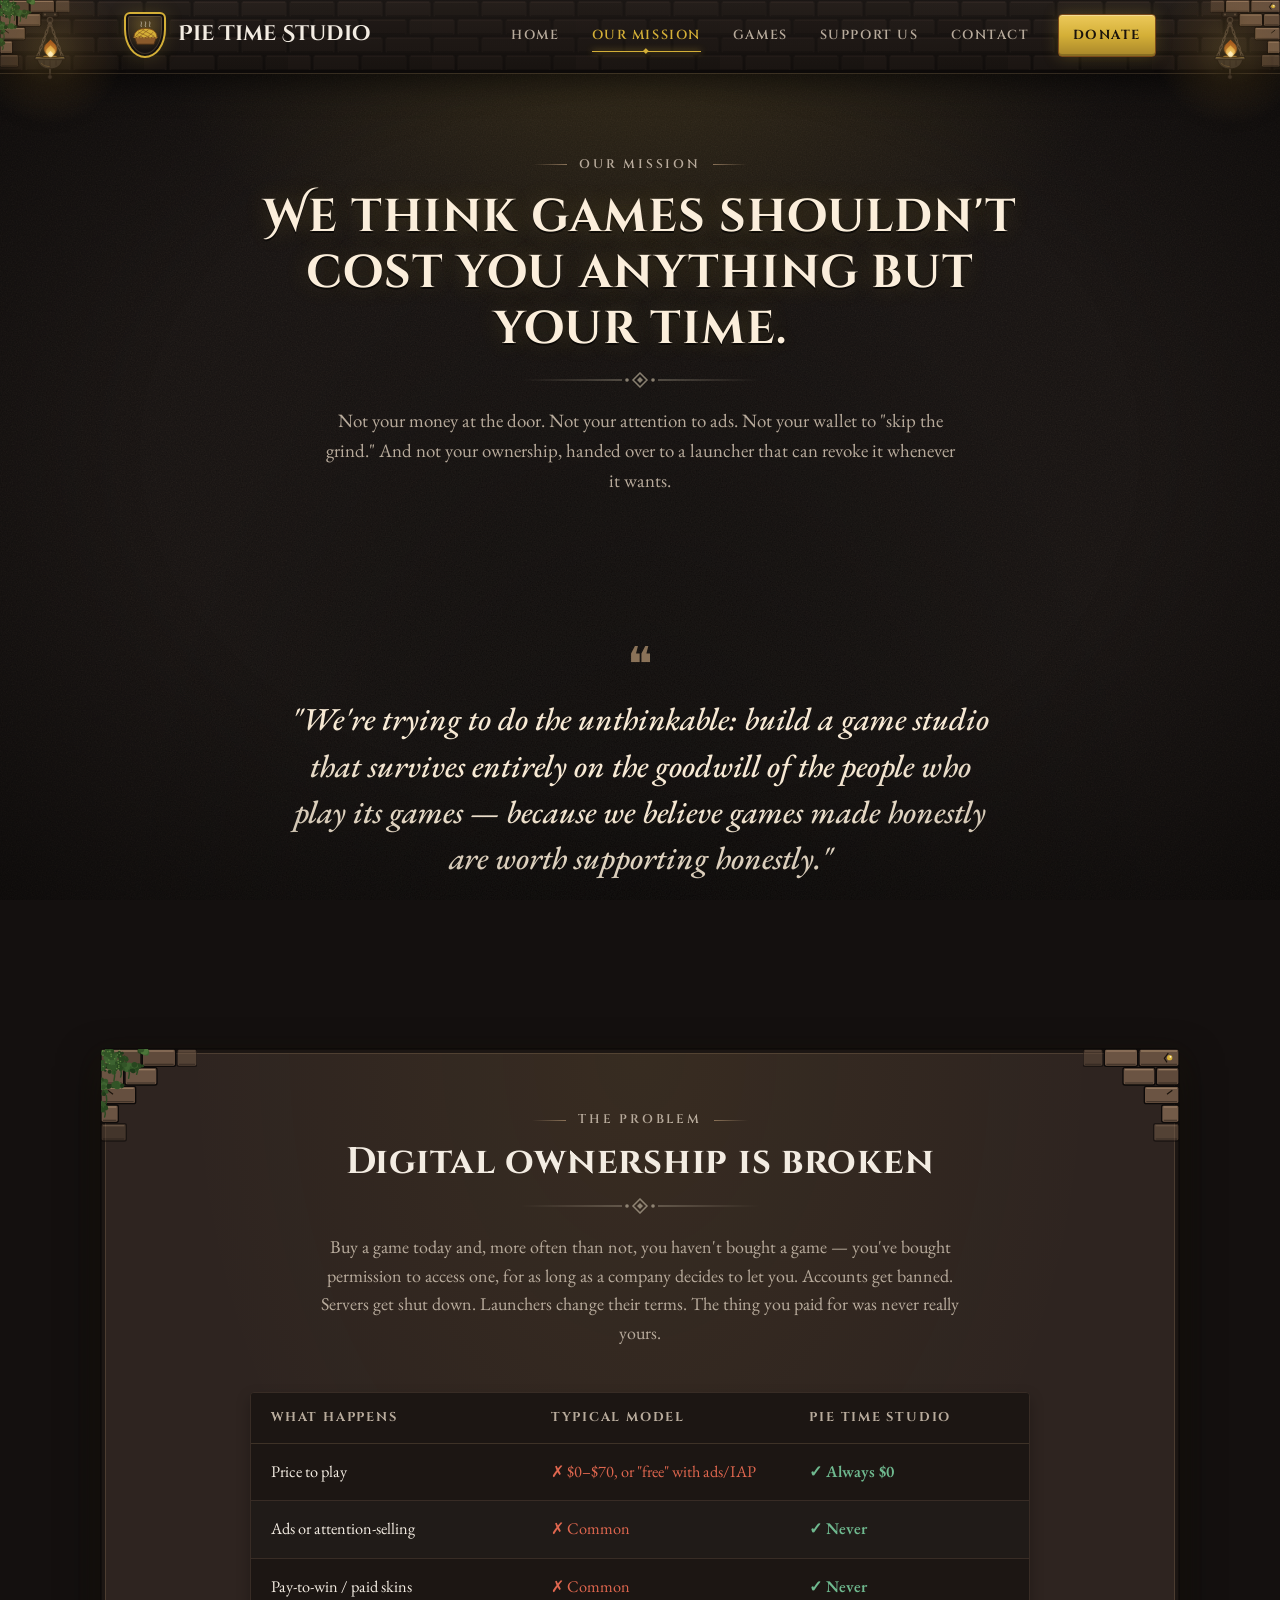
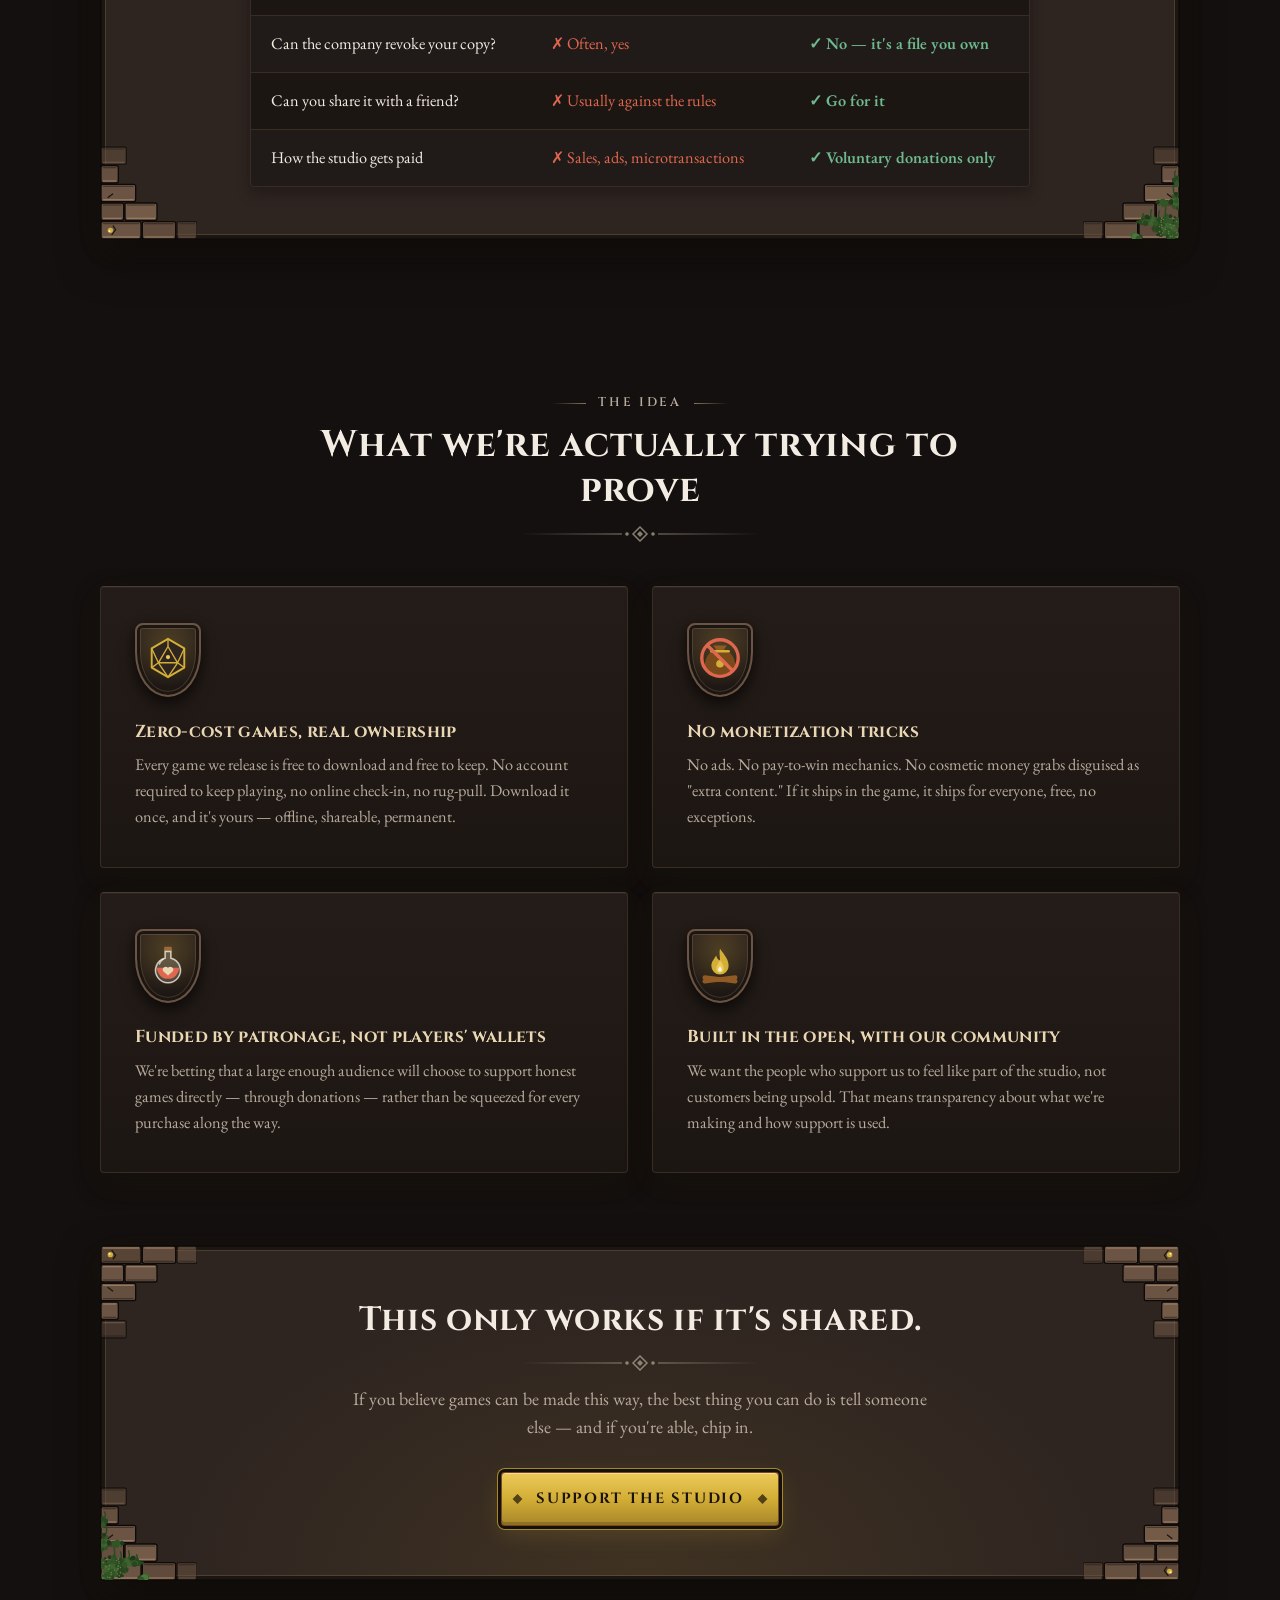
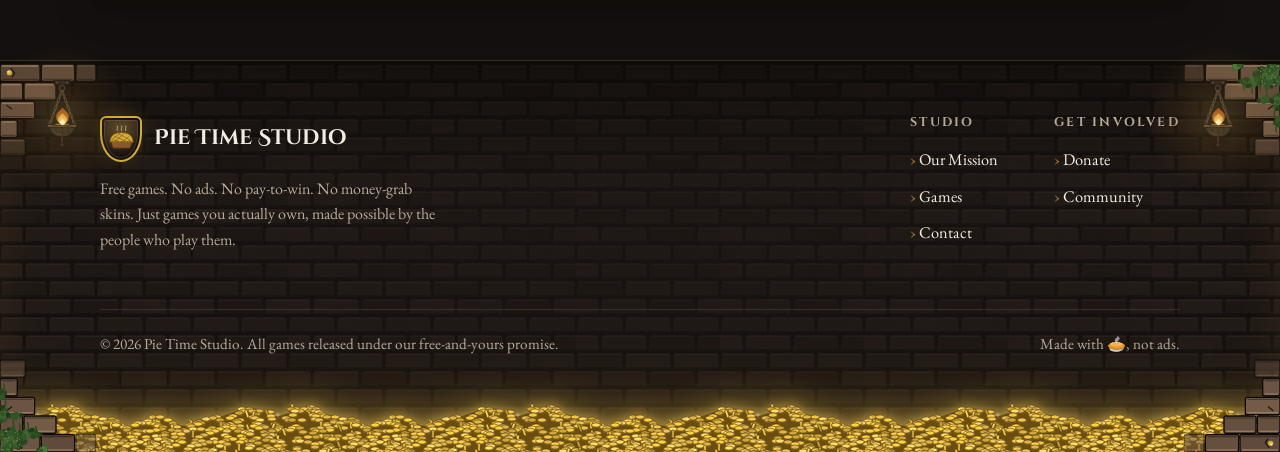
==== commit 38680a22: "redesignd the website" ====
--- a/about.html
+++ b/about.html
@@ -10,11 +10,13 @@
 <link rel="preconnect" href="https://fonts.googleapis.com">
 <link rel="preconnect" href="https://fonts.gstatic.com" crossorigin>
 <link href="https://fonts.googleapis.com/css2?family=Cinzel:wght@400;600;700;900&family=Cinzel+Decorative:wght@700&family=EB+Garamond:ital,wght@0,400;0,500;0,600;1,400;1,500&display=swap" rel="stylesheet">
-<link rel="stylesheet" href="css/style.css">
+<link rel="stylesheet" href="css/style.css?v=10">
 </head>
 <body>
 
 <header class="site-header">
+  <span class="torch torch-l" aria-hidden="true"><span class="torch-glow"></span><span class="torch-flame"><i></i><i></i><i></i></span></span>
+  <span class="torch torch-r" aria-hidden="true"><span class="torch-glow"></span><span class="torch-flame"><i></i><i></i><i></i></span></span>
   <nav class="nav">
     <a href="index.html" class="brand">
       <span class="brand-mark" aria-hidden="true"></span> Pie Time Studio
@@ -168,6 +170,8 @@
 </main>
 
 <footer class="site-footer">
+  <span class="torch torch-l" aria-hidden="true"><span class="torch-glow"></span><span class="torch-flame"><i></i><i></i><i></i></span></span>
+  <span class="torch torch-r" aria-hidden="true"><span class="torch-glow"></span><span class="torch-flame"><i></i><i></i><i></i></span></span>
   <div class="footer-grid">
     <div class="footer-brand">
       <a href="index.html" class="brand"><span class="brand-mark" aria-hidden="true"></span> Pie Time Studio</a>
@@ -197,6 +201,6 @@
   </div>
 </footer>
 
-<script src="js/main.js"></script>
+<script src="js/main.js?v=8"></script>
 </body>
 </html>
--- a/css/style.css
+++ b/css/style.css
@@ -12,16 +12,16 @@
   --border: #382c25;
   --text: #f3ece2;
   --text-dim: #b8ab9c;
-  --accent: #ff9d3d;       /* torch gold / pie crust */
-  --accent-hi: #ffb15e;
-  --accent-dim: #c97a2b;
+  --accent: #d4af37;       /* gold */
+  --accent-hi: #ecc95a;
+  --accent-dim: #a8862a;
   --accent-2: #6fb98f;     /* mint — "free" */
   --danger: #e0674f;
   --ink: #1a130c;
 
-  --glow: rgba(255, 157, 61, 0.10);
-  --shadow-glow: rgba(255, 157, 61, 0.06);
-  --gold-line: rgba(255, 157, 61, 0.28);
+  --glow: rgba(212,175,55, 0.10);
+  --shadow-glow: rgba(212,175,55, 0.06);
+  --gold-line: rgba(212,175,55, 0.28);
 
   --radius: 4px;
   --max-width: 1080px;
@@ -30,12 +30,12 @@
   --font-body: "EB Garamond", Garamond, Georgia, serif;
 
   /* Ornament images */
-  --corner-tl: url("data:image/svg+xml,%3Csvg xmlns='http://www.w3.org/2000/svg' width='26' height='26' viewBox='0 0 26 26'%3E%3Cg transform=''%3E%3Cpath d='M1 25V8l7-7h17' fill='none' stroke='%23ff9d3d' stroke-width='1.6'/%3E%3Cpath d='M5 25V10l5-5h15' fill='none' stroke='%23ff9d3d' stroke-opacity='.4' stroke-width='1'/%3E%3Cpath d='M10 7l3 3-3 3-3-3z' fill='%23ff9d3d'/%3E%3C/g%3E%3C/svg%3E");
-  --corner-tr: url("data:image/svg+xml,%3Csvg xmlns='http://www.w3.org/2000/svg' width='26' height='26' viewBox='0 0 26 26'%3E%3Cg transform='translate(26 0) scale(-1 1)'%3E%3Cpath d='M1 25V8l7-7h17' fill='none' stroke='%23ff9d3d' stroke-width='1.6'/%3E%3Cpath d='M5 25V10l5-5h15' fill='none' stroke='%23ff9d3d' stroke-opacity='.4' stroke-width='1'/%3E%3Cpath d='M10 7l3 3-3 3-3-3z' fill='%23ff9d3d'/%3E%3C/g%3E%3C/svg%3E");
-  --corner-bl: url("data:image/svg+xml,%3Csvg xmlns='http://www.w3.org/2000/svg' width='26' height='26' viewBox='0 0 26 26'%3E%3Cg transform='translate(0 26) scale(1 -1)'%3E%3Cpath d='M1 25V8l7-7h17' fill='none' stroke='%23ff9d3d' stroke-width='1.6'/%3E%3Cpath d='M5 25V10l5-5h15' fill='none' stroke='%23ff9d3d' stroke-opacity='.4' stroke-width='1'/%3E%3Cpath d='M10 7l3 3-3 3-3-3z' fill='%23ff9d3d'/%3E%3C/g%3E%3C/svg%3E");
-  --corner-br: url("data:image/svg+xml,%3Csvg xmlns='http://www.w3.org/2000/svg' width='26' height='26' viewBox='0 0 26 26'%3E%3Cg transform='translate(26 26) scale(-1 -1)'%3E%3Cpath d='M1 25V8l7-7h17' fill='none' stroke='%23ff9d3d' stroke-width='1.6'/%3E%3Cpath d='M5 25V10l5-5h15' fill='none' stroke='%23ff9d3d' stroke-opacity='.4' stroke-width='1'/%3E%3Cpath d='M10 7l3 3-3 3-3-3z' fill='%23ff9d3d'/%3E%3C/g%3E%3C/svg%3E");
-  --divider: url("data:image/svg+xml,%3Csvg xmlns='http://www.w3.org/2000/svg' width='240' height='16' viewBox='0 0 240 16'%3E%3Cdefs%3E%3ClinearGradient id='l'%3E%3Cstop offset='0' stop-color='%23ff9d3d' stop-opacity='0'/%3E%3Cstop offset='1' stop-color='%23ff9d3d'/%3E%3C/linearGradient%3E%3ClinearGradient id='r'%3E%3Cstop offset='0' stop-color='%23ff9d3d'/%3E%3Cstop offset='1' stop-color='%23ff9d3d' stop-opacity='0'/%3E%3C/linearGradient%3E%3C/defs%3E%3Crect x='0' y='7.5' width='102' height='1' fill='url(%23l)'/%3E%3Crect x='138' y='7.5' width='102' height='1' fill='url(%23r)'/%3E%3Cpath d='M120 1l7 7-7 7-7-7z' fill='none' stroke='%23ff9d3d' stroke-width='1.5'/%3E%3Cpath d='M120 5l3 3-3 3-3-3z' fill='%23ff9d3d'/%3E%3Ccircle cx='107' cy='8' r='1.8' fill='%23ff9d3d'/%3E%3Ccircle cx='133' cy='8' r='1.8' fill='%23ff9d3d'/%3E%3C/svg%3E");
-  --swords: url("data:image/svg+xml,%3Csvg xmlns='http://www.w3.org/2000/svg' width='64' height='64' viewBox='0 0 64 64'%3E%3Cg transform=''%3E%3Cpath d='M14 50L50 14l4-8-8 4L10 46' fill='%23f3ece2' fill-opacity='.9' stroke='%23b8ab9c' stroke-width='1'/%3E%3Cpath d='M7 41l16 16' stroke='%23ff9d3d' stroke-width='4' stroke-linecap='round'/%3E%3Cpath d='M12 52l-5 5' stroke='%23c97a2b' stroke-width='4' stroke-linecap='round'/%3E%3Ccircle cx='5' cy='59' r='3.5' fill='%23ff9d3d'/%3E%3C/g%3E%3Cg transform='translate(64 0) scale(-1 1)'%3E%3Cpath d='M14 50L50 14l4-8-8 4L10 46' fill='%23f3ece2' fill-opacity='.9' stroke='%23b8ab9c' stroke-width='1'/%3E%3Cpath d='M7 41l16 16' stroke='%23ff9d3d' stroke-width='4' stroke-linecap='round'/%3E%3Cpath d='M12 52l-5 5' stroke='%23c97a2b' stroke-width='4' stroke-linecap='round'/%3E%3Ccircle cx='5' cy='59' r='3.5' fill='%23ff9d3d'/%3E%3C/g%3E%3C/svg%3E");
+  --corner-tl: url("data:image/svg+xml,%3Csvg xmlns='http://www.w3.org/2000/svg' width='26' height='26' viewBox='0 0 26 26'%3E%3Cg transform=''%3E%3Cpath d='M1 25V8l7-7h17' fill='none' stroke='%23d4af37' stroke-width='1.6'/%3E%3Cpath d='M5 25V10l5-5h15' fill='none' stroke='%23d4af37' stroke-opacity='.4' stroke-width='1'/%3E%3Cpath d='M10 7l3 3-3 3-3-3z' fill='%23d4af37'/%3E%3C/g%3E%3C/svg%3E");
+  --corner-tr: url("data:image/svg+xml,%3Csvg xmlns='http://www.w3.org/2000/svg' width='26' height='26' viewBox='0 0 26 26'%3E%3Cg transform='translate(26 0) scale(-1 1)'%3E%3Cpath d='M1 25V8l7-7h17' fill='none' stroke='%23d4af37' stroke-width='1.6'/%3E%3Cpath d='M5 25V10l5-5h15' fill='none' stroke='%23d4af37' stroke-opacity='.4' stroke-width='1'/%3E%3Cpath d='M10 7l3 3-3 3-3-3z' fill='%23d4af37'/%3E%3C/g%3E%3C/svg%3E");
+  --corner-bl: url("data:image/svg+xml,%3Csvg xmlns='http://www.w3.org/2000/svg' width='26' height='26' viewBox='0 0 26 26'%3E%3Cg transform='translate(0 26) scale(1 -1)'%3E%3Cpath d='M1 25V8l7-7h17' fill='none' stroke='%23d4af37' stroke-width='1.6'/%3E%3Cpath d='M5 25V10l5-5h15' fill='none' stroke='%23d4af37' stroke-opacity='.4' stroke-width='1'/%3E%3Cpath d='M10 7l3 3-3 3-3-3z' fill='%23d4af37'/%3E%3C/g%3E%3C/svg%3E");
+  --corner-br: url("data:image/svg+xml,%3Csvg xmlns='http://www.w3.org/2000/svg' width='26' height='26' viewBox='0 0 26 26'%3E%3Cg transform='translate(26 26) scale(-1 -1)'%3E%3Cpath d='M1 25V8l7-7h17' fill='none' stroke='%23d4af37' stroke-width='1.6'/%3E%3Cpath d='M5 25V10l5-5h15' fill='none' stroke='%23d4af37' stroke-opacity='.4' stroke-width='1'/%3E%3Cpath d='M10 7l3 3-3 3-3-3z' fill='%23d4af37'/%3E%3C/g%3E%3C/svg%3E");
+  --divider: url("data:image/svg+xml,%3Csvg xmlns='http://www.w3.org/2000/svg' width='240' height='16' viewBox='0 0 240 16'%3E%3Cdefs%3E%3ClinearGradient id='l'%3E%3Cstop offset='0' stop-color='%23d4af37' stop-opacity='0'/%3E%3Cstop offset='1' stop-color='%23d4af37'/%3E%3C/linearGradient%3E%3ClinearGradient id='r'%3E%3Cstop offset='0' stop-color='%23d4af37'/%3E%3Cstop offset='1' stop-color='%23d4af37' stop-opacity='0'/%3E%3C/linearGradient%3E%3C/defs%3E%3Crect x='0' y='7.5' width='102' height='1' fill='url(%23l)'/%3E%3Crect x='138' y='7.5' width='102' height='1' fill='url(%23r)'/%3E%3Cpath d='M120 1l7 7-7 7-7-7z' fill='none' stroke='%23d4af37' stroke-width='1.5'/%3E%3Cpath d='M120 5l3 3-3 3-3-3z' fill='%23d4af37'/%3E%3Ccircle cx='107' cy='8' r='1.8' fill='%23d4af37'/%3E%3Ccircle cx='133' cy='8' r='1.8' fill='%23d4af37'/%3E%3C/svg%3E");
+  --swords: url("data:image/svg+xml,%3Csvg xmlns='http://www.w3.org/2000/svg' width='64' height='64' viewBox='0 0 64 64'%3E%3Cg transform=''%3E%3Cpath d='M14 50L50 14l4-8-8 4L10 46' fill='%23f3ece2' fill-opacity='.9' stroke='%23b8ab9c' stroke-width='1'/%3E%3Cpath d='M7 41l16 16' stroke='%23d4af37' stroke-width='4' stroke-linecap='round'/%3E%3Cpath d='M12 52l-5 5' stroke='%23a8862a' stroke-width='4' stroke-linecap='round'/%3E%3Ccircle cx='5' cy='59' r='3.5' fill='%23d4af37'/%3E%3C/g%3E%3Cg transform='translate(64 0) scale(-1 1)'%3E%3Cpath d='M14 50L50 14l4-8-8 4L10 46' fill='%23f3ece2' fill-opacity='.9' stroke='%23b8ab9c' stroke-width='1'/%3E%3Cpath d='M7 41l16 16' stroke='%23d4af37' stroke-width='4' stroke-linecap='round'/%3E%3Cpath d='M12 52l-5 5' stroke='%23a8862a' stroke-width='4' stroke-linecap='round'/%3E%3Ccircle cx='5' cy='59' r='3.5' fill='%23d4af37'/%3E%3C/g%3E%3C/svg%3E");
   --noise: url("data:image/svg+xml,%3Csvg xmlns='http://www.w3.org/2000/svg' width='240' height='240'%3E%3Cfilter id='n'%3E%3CfeTurbulence type='fractalNoise' baseFrequency='.8' numOctaves='3' stitchTiles='stitch'/%3E%3CfeColorMatrix values='0 0 0 0 .95 0 0 0 0 .8 0 0 0 0 .6 0 0 0 .07 0'/%3E%3C/filter%3E%3Crect width='100%25' height='100%25' filter='url(%23n)'/%3E%3C/svg%3E");
 
   /* Double "gilded" inner frame used on boxes */
@@ -153,7 +153,7 @@
   font-size: 1.6rem;
   line-height: 1;
   background:
-    radial-gradient(circle at 50% 30%, rgba(255,157,61,.22), transparent 70%),
+    radial-gradient(circle at 50% 30%, rgba(212,175,55,.22), transparent 70%),
     linear-gradient(180deg, var(--panel), var(--bg-alt));
   border: 2px solid var(--accent-dim);
   border-radius: 8px 8px 50% 50% / 8px 8px 60% 60%;   /* heater shield */
@@ -204,11 +204,11 @@
   height: 46px;
   font-size: 1.35rem;
   background:
-    radial-gradient(circle at 50% 30%, rgba(255,157,61,.3), transparent 70%),
+    radial-gradient(circle at 50% 30%, rgba(212,175,55,.3), transparent 70%),
     linear-gradient(180deg, var(--panel), var(--bg));
   border: 2px solid var(--accent);
   border-radius: 6px 6px 50% 50% / 6px 6px 62% 62%;
-  box-shadow: inset 0 0 0 2px var(--bg), inset 0 0 0 3px var(--gold-line), 0 0 18px rgba(255,157,61,.18);
+  box-shadow: inset 0 0 0 2px var(--bg), inset 0 0 0 3px var(--gold-line), 0 0 18px rgba(212,175,55,.18);
   transition: transform 0.2s ease;
   flex: none;
 }
@@ -271,7 +271,7 @@
   background: linear-gradient(180deg, var(--accent-hi), var(--accent) 50%, var(--accent-dim));
   border: 1px solid #7a4a1a;
   border-radius: var(--radius);
-  box-shadow: inset 0 1px 0 rgba(255,255,255,.35), inset 0 -2px 0 rgba(0,0,0,.2), 0 0 16px rgba(255,157,61,.25);
+  box-shadow: inset 0 1px 0 rgba(255,255,255,.35), inset 0 -2px 0 rgba(0,0,0,.2), 0 0 16px rgba(212,175,55,.25);
   font-weight: 700 !important;
 }
 
@@ -342,7 +342,7 @@
   inset: -40px 0 -80px;
   z-index: -1;
   pointer-events: none;
-  background: radial-gradient(ellipse 60% 70% at 50% 0%, rgba(255,157,61,.16), transparent 70%);
+  background: radial-gradient(ellipse 60% 70% at 50% 0%, rgba(212,175,55,.16), transparent 70%);
   animation: torch 5s ease-in-out infinite;
 }
 
@@ -353,7 +353,7 @@
   height: 64px;
   margin: 0 auto 10px;
   background: var(--swords) center / contain no-repeat;
-  filter: drop-shadow(0 0 10px rgba(255,157,61,.35));
+  filter: drop-shadow(0 0 10px rgba(212,175,55,.35));
 }
 
 .hero .eyebrow { margin-bottom: 16px; }
@@ -367,7 +367,7 @@
   -webkit-background-clip: text;
   background-clip: text;
   color: transparent;
-  filter: drop-shadow(0 2px 0 rgba(0,0,0,.6)) drop-shadow(0 0 22px rgba(255,157,61,.18));
+  filter: drop-shadow(0 2px 0 rgba(0,0,0,.6)) drop-shadow(0 0 22px rgba(212,175,55,.18));
 }
 
 .hero .lede {
@@ -441,7 +441,7 @@
     inset 0 -3px 0 rgba(0,0,0,.18),
     0 0 0 3px var(--bg),
     0 0 0 4px var(--accent-dim),
-    0 8px 24px rgba(255,157,61,.18);
+    0 8px 24px rgba(212,175,55,.18);
 }
 .btn-primary:hover { filter: brightness(1.08); color: var(--ink); }
 
@@ -556,7 +556,7 @@
   margin: 0 auto;
   padding: 52px 48px;
   background:
-    radial-gradient(ellipse at 50% 0%, rgba(255,157,61,.06), transparent 60%),
+    radial-gradient(ellipse at 50% 0%, rgba(212,175,55,.06), transparent 60%),
     var(--panel);
   border: 1px solid #0d0a09;
   border-radius: var(--radius);
@@ -610,10 +610,10 @@
   background:
     var(--swords) center 38% / 46px no-repeat,
     repeating-linear-gradient(45deg, rgba(255,255,255,.015) 0 10px, transparent 10px 20px),
-    radial-gradient(ellipse at 50% 40%, rgba(255,157,61,.10), transparent 65%),
+    radial-gradient(ellipse at 50% 40%, rgba(212,175,55,.10), transparent 65%),
     linear-gradient(135deg, #2c2320, #120e0d);
   border-bottom: 1px solid var(--gold-line);
-  box-shadow: inset 0 0 0 5px rgba(0,0,0,.35), inset 0 0 0 6px rgba(255,157,61,.12), inset 0 0 40px rgba(0,0,0,.6);
+  box-shadow: inset 0 0 0 5px rgba(0,0,0,.35), inset 0 0 0 6px rgba(212,175,55,.12), inset 0 0 40px rgba(0,0,0,.6);
 }
 
 .game-card .thumb {
@@ -638,7 +638,7 @@
   text-transform: uppercase;
   padding: 5px 16px 5px 10px;
   border-radius: 0;
-  background: rgba(255,157,61,.14);
+  background: rgba(212,175,55,.14);
   color: var(--accent);
   border-left: 2px solid var(--accent);
   clip-path: polygon(0 0, 100% 0, calc(100% - 7px) 50%, 100% 100%, 0 100%);
@@ -749,7 +749,7 @@
   border-color: var(--accent);
   transform: translateY(-4px);
   color: var(--text);
-  box-shadow: 0 0 0 1px var(--accent), 0 12px 26px rgba(255,157,61,.15) !important;
+  box-shadow: 0 0 0 1px var(--accent), 0 12px 26px rgba(212,175,55,.15) !important;
 }
 
 .mini-thumb {
@@ -816,7 +816,7 @@
   font-size: 3rem;
   line-height: 1;
   color: var(--accent);
-  text-shadow: 0 0 18px rgba(255,157,61,.35);
+  text-shadow: 0 0 18px rgba(212,175,55,.35);
   margin-bottom: 8px;
 }
 
@@ -906,7 +906,7 @@
 /* The featured tier glows like a legendary item */
 .tier.featured {
   border-color: var(--accent);
-  box-shadow: 0 0 0 1px var(--accent), inset 0 0 40px rgba(255,157,61,.08), 0 0 34px rgba(255,157,61,.16);
+  box-shadow: 0 0 0 1px var(--accent), inset 0 0 40px rgba(212,175,55,.08), 0 0 34px rgba(212,175,55,.16);
 }
 
 .tier.featured::before {
@@ -924,7 +924,7 @@
   background: linear-gradient(180deg, var(--accent-hi), var(--accent-dim));
   border: 2px solid var(--bg);
   border-radius: 50%;
-  box-shadow: 0 0 0 1px var(--accent), 0 0 16px rgba(255,157,61,.4);
+  box-shadow: 0 0 0 1px var(--accent), 0 0 16px rgba(212,175,55,.4);
   z-index: 4;
 }
 
@@ -933,7 +933,7 @@
   font-size: 2rem;
   font-weight: 700;
   color: var(--accent);
-  text-shadow: 0 0 18px rgba(255,157,61,.25);
+  text-shadow: 0 0 18px rgba(212,175,55,.25);
   margin: 6px 0;
 }
 
@@ -992,7 +992,7 @@
   padding: 54px 40px;
   text-align: center;
   background:
-    radial-gradient(ellipse at 50% 100%, rgba(255,157,61,.10), transparent 65%),
+    radial-gradient(ellipse at 50% 100%, rgba(212,175,55,.10), transparent 65%),
     var(--panel);
   border: 1px solid #0d0a09;
   border-radius: var(--radius);
@@ -1070,7 +1070,7 @@
   inset: -80px 0 -260px;
   z-index: -1;
   pointer-events: none;
-  background: radial-gradient(ellipse 55% 60% at 50% 0%, rgba(255,157,61,.15), transparent 70%);
+  background: radial-gradient(ellipse 55% 60% at 50% 0%, rgba(212,175,55,.15), transparent 70%);
   animation: torch 5s ease-in-out infinite;
 }
 
@@ -1080,7 +1080,7 @@
   max-width: 760px;
   margin: 16px auto 18px;
   color: #fbeedb;
-  text-shadow: 0 2px 0 rgba(0,0,0,.6), 0 0 24px rgba(255,157,61,.2);
+  text-shadow: 0 2px 0 rgba(0,0,0,.6), 0 0 24px rgba(212,175,55,.2);
 }
 
 .page-hero .lede { max-width: 640px; margin: 0 auto; color: var(--text-dim); font-size: 1.18rem; }
@@ -1101,7 +1101,7 @@
   max-width: var(--max-width);
   margin: 0 auto 40px;
   background:
-    radial-gradient(ellipse at 0% 50%, rgba(255,157,61,.08), transparent 55%),
+    radial-gradient(ellipse at 0% 50%, rgba(212,175,55,.08), transparent 55%),
     var(--panel);
   border: 1px solid #0d0a09;
   border-radius: var(--radius);
@@ -1185,7 +1185,7 @@
   margin-left: -6px;
   transition: background 0.15s ease;
 }
-.bean-jar:hover { background: rgba(255,157,61,.08); }
+.bean-jar:hover { background: rgba(212,175,55,.08); }
 .bean-patch-empty .bean-jar { cursor: default; }
 .bean-patch-empty .bean-jar:hover { background: none; }
 
@@ -1219,14 +1219,14 @@
   filter: drop-shadow(0 6px 10px rgba(0,0,0,.45));
 }
 
-.bean-drop-hover { background: rgba(255,157,61,.14); border-color: var(--accent); }
+.bean-drop-hover { background: rgba(212,175,55,.14); border-color: var(--accent); }
 
 .game-card.bean-drop-hover {
   border-color: var(--accent);
-  box-shadow: 0 0 0 2px rgba(255,157,61,.35), 0 0 24px rgba(255,157,61,.2);
+  box-shadow: 0 0 0 2px rgba(212,175,55,.35), 0 0 24px rgba(212,175,55,.2);
   transform: translateY(-2px);
 }
-.game-card.bean-drop-hover .bean-jar { background: rgba(255,157,61,.18); }
+.game-card.bean-drop-hover .bean-jar { background: rgba(212,175,55,.18); }
 
 @keyframes bean-pop {
   0% { transform: translateY(-10px) scale(0.5); opacity: 0; }
@@ -1284,7 +1284,7 @@
   border-color: var(--accent);
   transform: translateY(-3px);
   outline: none;
-  box-shadow: 0 0 0 1px var(--accent), 0 14px 30px rgba(255,157,61,.15);
+  box-shadow: 0 0 0 1px var(--accent), 0 14px 30px rgba(212,175,55,.15);
 }
 
 /* ---------- Whole-box links (Contact) ---------- */
@@ -1300,7 +1300,7 @@
   border-color: var(--accent);
   transform: translateY(-3px);
   outline: none;
-  box-shadow: 0 0 0 1px var(--accent), 0 14px 30px rgba(255,157,61,.15);
+  box-shadow: 0 0 0 1px var(--accent), 0 14px 30px rgba(212,175,55,.15);
 }
 a.card-link:hover p { color: var(--accent); }
 
@@ -1429,26 +1429,26 @@
    ===================================================== */
 
 :root {
-  --brick-tl: url("data:image/svg+xml,%3Csvg xmlns='http://www.w3.org/2000/svg' width='72' height='72' viewBox='0 0 72 72'%3E%3Cg transform=''%3E%3Crect width='72' height='72' fill='none'/%3E%3Cg opacity='1'%3E%3Crect x='0' y='0' width='30' height='13' rx='1.5' fill='%23574435' stroke='%230d0a09' stroke-width='1'/%3E%3Cpath d='M1.5 1.5h27' stroke='%239a7d63' stroke-width='1' stroke-opacity='.9'/%3E%3Cpath d='M1.5 11.5h27' stroke='%23000' stroke-opacity='.35' stroke-width='1'/%3E%3C/g%3E%3Cg opacity='1'%3E%3Crect x='31' y='0' width='25' height='13' rx='1.5' fill='%235f4a3b' stroke='%230d0a09' stroke-width='1'/%3E%3Cpath d='M32.5 1.5h22' stroke='%239a7d63' stroke-width='1' stroke-opacity='.9'/%3E%3Cpath d='M32.5 11.5h22' stroke='%23000' stroke-opacity='.35' stroke-width='1'/%3E%3C/g%3E%3Cg opacity='.55'%3E%3Crect x='57' y='0' width='15' height='13' rx='1.5' fill='%23735b48' stroke='%230d0a09' stroke-width='1'/%3E%3Cpath d='M58.5 1.5h12' stroke='%239a7d63' stroke-width='1' stroke-opacity='.9'/%3E%3Cpath d='M58.5 11.5h12' stroke='%23000' stroke-opacity='.35' stroke-width='1'/%3E%3C/g%3E%3Cg opacity='1'%3E%3Crect x='0' y='14' width='17' height='13' rx='1.5' fill='%236b5443' stroke='%230d0a09' stroke-width='1'/%3E%3Cpath d='M1.5 15.5h14' stroke='%239a7d63' stroke-width='1' stroke-opacity='.9'/%3E%3Cpath d='M1.5 25.5h14' stroke='%23000' stroke-opacity='.35' stroke-width='1'/%3E%3C/g%3E%3Cg opacity='1'%3E%3Crect x='18' y='14' width='24' height='13' rx='1.5' fill='%236b5443' stroke='%230d0a09' stroke-width='1'/%3E%3Cpath d='M19.5 15.5h21' stroke='%239a7d63' stroke-width='1' stroke-opacity='.9'/%3E%3Cpath d='M19.5 25.5h21' stroke='%23000' stroke-opacity='.35' stroke-width='1'/%3E%3C/g%3E%3Cg opacity='1'%3E%3Crect x='0' y='28' width='26' height='13' rx='1.5' fill='%23654f3f' stroke='%230d0a09' stroke-width='1'/%3E%3Cpath d='M1.5 29.5h23' stroke='%239a7d63' stroke-width='1' stroke-opacity='.9'/%3E%3Cpath d='M1.5 39.5h23' stroke='%23000' stroke-opacity='.35' stroke-width='1'/%3E%3C/g%3E%3Cg opacity='1'%3E%3Crect x='0' y='42' width='13' height='13' rx='1.5' fill='%236b5443' stroke='%230d0a09' stroke-width='1'/%3E%3Cpath d='M1.5 43.5h10' stroke='%239a7d63' stroke-width='1' stroke-opacity='.9'/%3E%3Cpath d='M1.5 53.5h10' stroke='%23000' stroke-opacity='.35' stroke-width='1'/%3E%3C/g%3E%3Cg opacity='.55'%3E%3Crect x='0' y='56' width='19' height='13' rx='1.5' fill='%23574435' stroke='%230d0a09' stroke-width='1'/%3E%3Cpath d='M1.5 57.5h16' stroke='%239a7d63' stroke-width='1' stroke-opacity='.9'/%3E%3Cpath d='M1.5 67.5h16' stroke='%23000' stroke-opacity='.35' stroke-width='1'/%3E%3C/g%3E%3Cpath d='M8 3l3 4-2 3' fill='none' stroke='%231a130c' stroke-width='.9'/%3E%3Cpath d='M5 31l4 3' fill='none' stroke='%231a130c' stroke-width='.9'/%3E%3Ccircle cx='7' cy='6.5' r='2' fill='%23ff9d3d'/%3E%3Ccircle cx='6.4' cy='5.9' r='.7' fill='%23fff4e0'/%3E%3C/g%3E%3C/svg%3E");
-  --brick-tr: url("data:image/svg+xml,%3Csvg xmlns='http://www.w3.org/2000/svg' width='72' height='72' viewBox='0 0 72 72'%3E%3Cg transform='translate(72 0) scale(-1 1)'%3E%3Crect width='72' height='72' fill='none'/%3E%3Cg opacity='1'%3E%3Crect x='0' y='0' width='30' height='13' rx='1.5' fill='%23654f3f' stroke='%230d0a09' stroke-width='1'/%3E%3Cpath d='M1.5 1.5h27' stroke='%239a7d63' stroke-width='1' stroke-opacity='.9'/%3E%3Cpath d='M1.5 11.5h27' stroke='%23000' stroke-opacity='.35' stroke-width='1'/%3E%3C/g%3E%3Cg opacity='1'%3E%3Crect x='31' y='0' width='25' height='13' rx='1.5' fill='%236b5443' stroke='%230d0a09' stroke-width='1'/%3E%3Cpath d='M32.5 1.5h22' stroke='%239a7d63' stroke-width='1' stroke-opacity='.9'/%3E%3Cpath d='M32.5 11.5h22' stroke='%23000' stroke-opacity='.35' stroke-width='1'/%3E%3C/g%3E%3Cg opacity='.55'%3E%3Crect x='57' y='0' width='15' height='13' rx='1.5' fill='%23654f3f' stroke='%230d0a09' stroke-width='1'/%3E%3Cpath d='M58.5 1.5h12' stroke='%239a7d63' stroke-width='1' stroke-opacity='.9'/%3E%3Cpath d='M58.5 11.5h12' stroke='%23000' stroke-opacity='.35' stroke-width='1'/%3E%3C/g%3E%3Cg opacity='1'%3E%3Crect x='0' y='14' width='17' height='13' rx='1.5' fill='%235f4a3b' stroke='%230d0a09' stroke-width='1'/%3E%3Cpath d='M1.5 15.5h14' stroke='%239a7d63' stroke-width='1' stroke-opacity='.9'/%3E%3Cpath d='M1.5 25.5h14' stroke='%23000' stroke-opacity='.35' stroke-width='1'/%3E%3C/g%3E%3Cg opacity='1'%3E%3Crect x='18' y='14' width='24' height='13' rx='1.5' fill='%236b5443' stroke='%230d0a09' stroke-width='1'/%3E%3Cpath d='M19.5 15.5h21' stroke='%239a7d63' stroke-width='1' stroke-opacity='.9'/%3E%3Cpath d='M19.5 25.5h21' stroke='%23000' stroke-opacity='.35' stroke-width='1'/%3E%3C/g%3E%3Cg opacity='1'%3E%3Crect x='0' y='28' width='26' height='13' rx='1.5' fill='%236b5443' stroke='%230d0a09' stroke-width='1'/%3E%3Cpath d='M1.5 29.5h23' stroke='%239a7d63' stroke-width='1' stroke-opacity='.9'/%3E%3Cpath d='M1.5 39.5h23' stroke='%23000' stroke-opacity='.35' stroke-width='1'/%3E%3C/g%3E%3Cg opacity='1'%3E%3Crect x='0' y='42' width='13' height='13' rx='1.5' fill='%23735b48' stroke='%230d0a09' stroke-width='1'/%3E%3Cpath d='M1.5 43.5h10' stroke='%239a7d63' stroke-width='1' stroke-opacity='.9'/%3E%3Cpath d='M1.5 53.5h10' stroke='%23000' stroke-opacity='.35' stroke-width='1'/%3E%3C/g%3E%3Cg opacity='.55'%3E%3Crect x='0' y='56' width='19' height='13' rx='1.5' fill='%23735b48' stroke='%230d0a09' stroke-width='1'/%3E%3Cpath d='M1.5 57.5h16' stroke='%239a7d63' stroke-width='1' stroke-opacity='.9'/%3E%3Cpath d='M1.5 67.5h16' stroke='%23000' stroke-opacity='.35' stroke-width='1'/%3E%3C/g%3E%3Cpath d='M8 3l3 4-2 3' fill='none' stroke='%231a130c' stroke-width='.9'/%3E%3Cpath d='M5 31l4 3' fill='none' stroke='%231a130c' stroke-width='.9'/%3E%3Ccircle cx='7' cy='6.5' r='2' fill='%23ff9d3d'/%3E%3Ccircle cx='6.4' cy='5.9' r='.7' fill='%23fff4e0'/%3E%3C/g%3E%3C/svg%3E");
-  --brick-bl: url("data:image/svg+xml,%3Csvg xmlns='http://www.w3.org/2000/svg' width='72' height='72' viewBox='0 0 72 72'%3E%3Cg transform='translate(0 72) scale(1 -1)'%3E%3Crect width='72' height='72' fill='none'/%3E%3Cg opacity='1'%3E%3Crect x='0' y='0' width='30' height='13' rx='1.5' fill='%236b5443' stroke='%230d0a09' stroke-width='1'/%3E%3Cpath d='M1.5 1.5h27' stroke='%239a7d63' stroke-width='1' stroke-opacity='.9'/%3E%3Cpath d='M1.5 11.5h27' stroke='%23000' stroke-opacity='.35' stroke-width='1'/%3E%3C/g%3E%3Cg opacity='1'%3E%3Crect x='31' y='0' width='25' height='13' rx='1.5' fill='%235f4a3b' stroke='%230d0a09' stroke-width='1'/%3E%3Cpath d='M32.5 1.5h22' stroke='%239a7d63' stroke-width='1' stroke-opacity='.9'/%3E%3Cpath d='M32.5 11.5h22' stroke='%23000' stroke-opacity='.35' stroke-width='1'/%3E%3C/g%3E%3Cg opacity='.55'%3E%3Crect x='57' y='0' width='15' height='13' rx='1.5' fill='%236b5443' stroke='%230d0a09' stroke-width='1'/%3E%3Cpath d='M58.5 1.5h12' stroke='%239a7d63' stroke-width='1' stroke-opacity='.9'/%3E%3Cpath d='M58.5 11.5h12' stroke='%23000' stroke-opacity='.35' stroke-width='1'/%3E%3C/g%3E%3Cg opacity='1'%3E%3Crect x='0' y='14' width='17' height='13' rx='1.5' fill='%23654f3f' stroke='%230d0a09' stroke-width='1'/%3E%3Cpath d='M1.5 15.5h14' stroke='%239a7d63' stroke-width='1' stroke-opacity='.9'/%3E%3Cpath d='M1.5 25.5h14' stroke='%23000' stroke-opacity='.35' stroke-width='1'/%3E%3C/g%3E%3Cg opacity='1'%3E%3Crect x='18' y='14' width='24' height='13' rx='1.5' fill='%23735b48' stroke='%230d0a09' stroke-width='1'/%3E%3Cpath d='M19.5 15.5h21' stroke='%239a7d63' stroke-width='1' stroke-opacity='.9'/%3E%3Cpath d='M19.5 25.5h21' stroke='%23000' stroke-opacity='.35' stroke-width='1'/%3E%3C/g%3E%3Cg opacity='1'%3E%3Crect x='0' y='28' width='26' height='13' rx='1.5' fill='%236b5443' stroke='%230d0a09' stroke-width='1'/%3E%3Cpath d='M1.5 29.5h23' stroke='%239a7d63' stroke-width='1' stroke-opacity='.9'/%3E%3Cpath d='M1.5 39.5h23' stroke='%23000' stroke-opacity='.35' stroke-width='1'/%3E%3C/g%3E%3Cg opacity='1'%3E%3Crect x='0' y='42' width='13' height='13' rx='1.5' fill='%23654f3f' stroke='%230d0a09' stroke-width='1'/%3E%3Cpath d='M1.5 43.5h10' stroke='%239a7d63' stroke-width='1' stroke-opacity='.9'/%3E%3Cpath d='M1.5 53.5h10' stroke='%23000' stroke-opacity='.35' stroke-width='1'/%3E%3C/g%3E%3Cg opacity='.55'%3E%3Crect x='0' y='56' width='19' height='13' rx='1.5' fill='%236b5443' stroke='%230d0a09' stroke-width='1'/%3E%3Cpath d='M1.5 57.5h16' stroke='%239a7d63' stroke-width='1' stroke-opacity='.9'/%3E%3Cpath d='M1.5 67.5h16' stroke='%23000' stroke-opacity='.35' stroke-width='1'/%3E%3C/g%3E%3Cpath d='M8 3l3 4-2 3' fill='none' stroke='%231a130c' stroke-width='.9'/%3E%3Cpath d='M5 31l4 3' fill='none' stroke='%231a130c' stroke-width='.9'/%3E%3Ccircle cx='7' cy='6.5' r='2' fill='%23ff9d3d'/%3E%3Ccircle cx='6.4' cy='5.9' r='.7' fill='%23fff4e0'/%3E%3C/g%3E%3C/svg%3E");
-  --brick-br: url("data:image/svg+xml,%3Csvg xmlns='http://www.w3.org/2000/svg' width='72' height='72' viewBox='0 0 72 72'%3E%3Cg transform='translate(72 72) scale(-1 -1)'%3E%3Crect width='72' height='72' fill='none'/%3E%3Cg opacity='1'%3E%3Crect x='0' y='0' width='30' height='13' rx='1.5' fill='%235f4a3b' stroke='%230d0a09' stroke-width='1'/%3E%3Cpath d='M1.5 1.5h27' stroke='%239a7d63' stroke-width='1' stroke-opacity='.9'/%3E%3Cpath d='M1.5 11.5h27' stroke='%23000' stroke-opacity='.35' stroke-width='1'/%3E%3C/g%3E%3Cg opacity='1'%3E%3Crect x='31' y='0' width='25' height='13' rx='1.5' fill='%23654f3f' stroke='%230d0a09' stroke-width='1'/%3E%3Cpath d='M32.5 1.5h22' stroke='%239a7d63' stroke-width='1' stroke-opacity='.9'/%3E%3Cpath d='M32.5 11.5h22' stroke='%23000' stroke-opacity='.35' stroke-width='1'/%3E%3C/g%3E%3Cg opacity='.55'%3E%3Crect x='57' y='0' width='15' height='13' rx='1.5' fill='%236b5443' stroke='%230d0a09' stroke-width='1'/%3E%3Cpath d='M58.5 1.5h12' stroke='%239a7d63' stroke-width='1' stroke-opacity='.9'/%3E%3Cpath d='M58.5 11.5h12' stroke='%23000' stroke-opacity='.35' stroke-width='1'/%3E%3C/g%3E%3Cg opacity='1'%3E%3Crect x='0' y='14' width='17' height='13' rx='1.5' fill='%23654f3f' stroke='%230d0a09' stroke-width='1'/%3E%3Cpath d='M1.5 15.5h14' stroke='%239a7d63' stroke-width='1' stroke-opacity='.9'/%3E%3Cpath d='M1.5 25.5h14' stroke='%23000' stroke-opacity='.35' stroke-width='1'/%3E%3C/g%3E%3Cg opacity='1'%3E%3Crect x='18' y='14' width='24' height='13' rx='1.5' fill='%23654f3f' stroke='%230d0a09' stroke-width='1'/%3E%3Cpath d='M19.5 15.5h21' stroke='%239a7d63' stroke-width='1' stroke-opacity='.9'/%3E%3Cpath d='M19.5 25.5h21' stroke='%23000' stroke-opacity='.35' stroke-width='1'/%3E%3C/g%3E%3Cg opacity='1'%3E%3Crect x='0' y='28' width='26' height='13' rx='1.5' fill='%23735b48' stroke='%230d0a09' stroke-width='1'/%3E%3Cpath d='M1.5 29.5h23' stroke='%239a7d63' stroke-width='1' stroke-opacity='.9'/%3E%3Cpath d='M1.5 39.5h23' stroke='%23000' stroke-opacity='.35' stroke-width='1'/%3E%3C/g%3E%3Cg opacity='1'%3E%3Crect x='0' y='42' width='13' height='13' rx='1.5' fill='%236b5443' stroke='%230d0a09' stroke-width='1'/%3E%3Cpath d='M1.5 43.5h10' stroke='%239a7d63' stroke-width='1' stroke-opacity='.9'/%3E%3Cpath d='M1.5 53.5h10' stroke='%23000' stroke-opacity='.35' stroke-width='1'/%3E%3C/g%3E%3Cg opacity='.55'%3E%3Crect x='0' y='56' width='19' height='13' rx='1.5' fill='%235f4a3b' stroke='%230d0a09' stroke-width='1'/%3E%3Cpath d='M1.5 57.5h16' stroke='%239a7d63' stroke-width='1' stroke-opacity='.9'/%3E%3Cpath d='M1.5 67.5h16' stroke='%23000' stroke-opacity='.35' stroke-width='1'/%3E%3C/g%3E%3Cpath d='M8 3l3 4-2 3' fill='none' stroke='%231a130c' stroke-width='.9'/%3E%3Cpath d='M5 31l4 3' fill='none' stroke='%231a130c' stroke-width='.9'/%3E%3Ccircle cx='7' cy='6.5' r='2' fill='%23ff9d3d'/%3E%3Ccircle cx='6.4' cy='5.9' r='.7' fill='%23fff4e0'/%3E%3C/g%3E%3C/svg%3E");
-}
-
-.rpg-coin { --ico: url("data:image/svg+xml,%3Csvg xmlns='http://www.w3.org/2000/svg' viewBox='0 0 48 48'%3E%3Ccircle cx='27' cy='30' r='13' fill='%23c97a2b'/%3E%3Ccircle cx='22' cy='23' r='14' fill='%23ff9d3d' stroke='%237a4a1a' stroke-width='2'/%3E%3Ccircle cx='22' cy='23' r='10' fill='none' stroke='%237a4a1a' stroke-opacity='.45' stroke-width='1.5'/%3E%3Cellipse cx='22' cy='23' rx='4' ry='6' fill='none' stroke='%237a4a1a' stroke-width='2.6'/%3E%3Cpath d='M38 8l1.5 3.5L43 13l-3.5 1.5L38 18l-1.5-3.5L33 13l3.5-1.5z' fill='%23ffb15e'/%3E%3C/svg%3E"); }
-.rpg-noads { --ico: url("data:image/svg+xml,%3Csvg xmlns='http://www.w3.org/2000/svg' viewBox='0 0 48 48'%3E%3Crect x='14' y='12' width='20' height='24' fill='%23e9d6b3'/%3E%3Crect x='11' y='9' width='26' height='5' rx='2.5' fill='%23c97a2b'/%3E%3Crect x='11' y='34' width='26' height='5' rx='2.5' fill='%23c97a2b'/%3E%3Cpath d='M18 19h12M18 23h12M18 27h8' stroke='%237a4a1a' stroke-width='1.8'/%3E%3Ccircle cx='24' cy='24' r='19' fill='none' stroke='%23e0674f' stroke-width='3.5'/%3E%3Cpath d='M11 11l26 26' stroke='%23e0674f' stroke-width='3.5' stroke-linecap='round'/%3E%3C/svg%3E"); }
-.rpg-scales { --ico: url("data:image/svg+xml,%3Csvg xmlns='http://www.w3.org/2000/svg' viewBox='0 0 48 48'%3E%3Cpath d='M24 8v30' stroke='%23ff9d3d' stroke-width='3'/%3E%3Cpath d='M10 14h28' stroke='%23ff9d3d' stroke-width='3' stroke-linecap='round'/%3E%3Ccircle cx='24' cy='8' r='3' fill='%23ffb15e'/%3E%3Cpath d='M16 41h16' stroke='%23c97a2b' stroke-width='4' stroke-linecap='round'/%3E%3Cpath d='M10 14l-5 13M10 14l5 13M38 14l-5 13M38 14l5 13' stroke='%23f3ece2' stroke-opacity='.7' stroke-width='1.2'/%3E%3Cpath d='M3 27h14a7 5 0 0 1-14 0zM31 27h14a7 5 0 0 1-14 0z' fill='%23ff9d3d' stroke='%237a4a1a' stroke-width='1.2'/%3E%3C/svg%3E"); }
-.rpg-chest { --ico: url("data:image/svg+xml,%3Csvg xmlns='http://www.w3.org/2000/svg' viewBox='0 0 48 48'%3E%3Cpath d='M6 23h36v17H6z' fill='%237a4a1a' stroke='%234a2e14' stroke-width='1.5'/%3E%3Cpath d='M6 29h36M6 35h36' stroke='%234a2e14' stroke-width='1'/%3E%3Cpath d='M6 23c0-9 6-13 18-13s18 4 18 13z' fill='%23b0702e' stroke='%234a2e14' stroke-width='1.5'/%3E%3Cpath d='M10 17c4-4 9-5 14-5' stroke='%23e0a060' stroke-width='1.5' fill='none' stroke-linecap='round'/%3E%3Cpath d='M6 23h36' stroke='%23ff9d3d' stroke-width='2.5'/%3E%3Cpath d='M6 39.5h36' stroke='%23ff9d3d' stroke-width='1.5'/%3E%3Crect x='19' y='19' width='10' height='11' rx='2' fill='%23ffb15e' stroke='%234a2e14' stroke-width='1.2'/%3E%3Cpath d='M24 23v3' stroke='%231a130c' stroke-width='2' stroke-linecap='round'/%3E%3Cpath d='M10 6l1 2 2 1-2 1-1 2-1-2-2-1 2-1zM39 4l1 2 2 1-2 1-1 2-1-2-2-1 2-1z' fill='%23ffb15e'/%3E%3C/svg%3E"); }
+  --brick-tl: url("data:image/svg+xml,%3Csvg xmlns='http://www.w3.org/2000/svg' width='72' height='72' viewBox='0 0 72 72'%3E%3Cg transform=''%3E%3Crect width='72' height='72' fill='none'/%3E%3Cg opacity='1'%3E%3Crect x='0' y='0' width='30' height='13' rx='1.5' fill='%23574435' stroke='%230d0a09' stroke-width='1'/%3E%3Cpath d='M1.5 1.5h27' stroke='%239a7d63' stroke-width='1' stroke-opacity='.9'/%3E%3Cpath d='M1.5 11.5h27' stroke='%23000' stroke-opacity='.35' stroke-width='1'/%3E%3C/g%3E%3Cg opacity='1'%3E%3Crect x='31' y='0' width='25' height='13' rx='1.5' fill='%235f4a3b' stroke='%230d0a09' stroke-width='1'/%3E%3Cpath d='M32.5 1.5h22' stroke='%239a7d63' stroke-width='1' stroke-opacity='.9'/%3E%3Cpath d='M32.5 11.5h22' stroke='%23000' stroke-opacity='.35' stroke-width='1'/%3E%3C/g%3E%3Cg opacity='.55'%3E%3Crect x='57' y='0' width='15' height='13' rx='1.5' fill='%23735b48' stroke='%230d0a09' stroke-width='1'/%3E%3Cpath d='M58.5 1.5h12' stroke='%239a7d63' stroke-width='1' stroke-opacity='.9'/%3E%3Cpath d='M58.5 11.5h12' stroke='%23000' stroke-opacity='.35' stroke-width='1'/%3E%3C/g%3E%3Cg opacity='1'%3E%3Crect x='0' y='14' width='17' height='13' rx='1.5' fill='%236b5443' stroke='%230d0a09' stroke-width='1'/%3E%3Cpath d='M1.5 15.5h14' stroke='%239a7d63' stroke-width='1' stroke-opacity='.9'/%3E%3Cpath d='M1.5 25.5h14' stroke='%23000' stroke-opacity='.35' stroke-width='1'/%3E%3C/g%3E%3Cg opacity='1'%3E%3Crect x='18' y='14' width='24' height='13' rx='1.5' fill='%236b5443' stroke='%230d0a09' stroke-width='1'/%3E%3Cpath d='M19.5 15.5h21' stroke='%239a7d63' stroke-width='1' stroke-opacity='.9'/%3E%3Cpath d='M19.5 25.5h21' stroke='%23000' stroke-opacity='.35' stroke-width='1'/%3E%3C/g%3E%3Cg opacity='1'%3E%3Crect x='0' y='28' width='26' height='13' rx='1.5' fill='%23654f3f' stroke='%230d0a09' stroke-width='1'/%3E%3Cpath d='M1.5 29.5h23' stroke='%239a7d63' stroke-width='1' stroke-opacity='.9'/%3E%3Cpath d='M1.5 39.5h23' stroke='%23000' stroke-opacity='.35' stroke-width='1'/%3E%3C/g%3E%3Cg opacity='1'%3E%3Crect x='0' y='42' width='13' height='13' rx='1.5' fill='%236b5443' stroke='%230d0a09' stroke-width='1'/%3E%3Cpath d='M1.5 43.5h10' stroke='%239a7d63' stroke-width='1' stroke-opacity='.9'/%3E%3Cpath d='M1.5 53.5h10' stroke='%23000' stroke-opacity='.35' stroke-width='1'/%3E%3C/g%3E%3Cg opacity='.55'%3E%3Crect x='0' y='56' width='19' height='13' rx='1.5' fill='%23574435' stroke='%230d0a09' stroke-width='1'/%3E%3Cpath d='M1.5 57.5h16' stroke='%239a7d63' stroke-width='1' stroke-opacity='.9'/%3E%3Cpath d='M1.5 67.5h16' stroke='%23000' stroke-opacity='.35' stroke-width='1'/%3E%3C/g%3E%3Cpath d='M8 3l3 4-2 3' fill='none' stroke='%231a130c' stroke-width='.9'/%3E%3Cpath d='M5 31l4 3' fill='none' stroke='%231a130c' stroke-width='.9'/%3E%3Ccircle cx='7' cy='6.5' r='2' fill='%23d4af37'/%3E%3Ccircle cx='6.4' cy='5.9' r='.7' fill='%23fff4e0'/%3E%3C/g%3E%3C/svg%3E");
+  --brick-tr: url("data:image/svg+xml,%3Csvg xmlns='http://www.w3.org/2000/svg' width='72' height='72' viewBox='0 0 72 72'%3E%3Cg transform='translate(72 0) scale(-1 1)'%3E%3Crect width='72' height='72' fill='none'/%3E%3Cg opacity='1'%3E%3Crect x='0' y='0' width='30' height='13' rx='1.5' fill='%23654f3f' stroke='%230d0a09' stroke-width='1'/%3E%3Cpath d='M1.5 1.5h27' stroke='%239a7d63' stroke-width='1' stroke-opacity='.9'/%3E%3Cpath d='M1.5 11.5h27' stroke='%23000' stroke-opacity='.35' stroke-width='1'/%3E%3C/g%3E%3Cg opacity='1'%3E%3Crect x='31' y='0' width='25' height='13' rx='1.5' fill='%236b5443' stroke='%230d0a09' stroke-width='1'/%3E%3Cpath d='M32.5 1.5h22' stroke='%239a7d63' stroke-width='1' stroke-opacity='.9'/%3E%3Cpath d='M32.5 11.5h22' stroke='%23000' stroke-opacity='.35' stroke-width='1'/%3E%3C/g%3E%3Cg opacity='.55'%3E%3Crect x='57' y='0' width='15' height='13' rx='1.5' fill='%23654f3f' stroke='%230d0a09' stroke-width='1'/%3E%3Cpath d='M58.5 1.5h12' stroke='%239a7d63' stroke-width='1' stroke-opacity='.9'/%3E%3Cpath d='M58.5 11.5h12' stroke='%23000' stroke-opacity='.35' stroke-width='1'/%3E%3C/g%3E%3Cg opacity='1'%3E%3Crect x='0' y='14' width='17' height='13' rx='1.5' fill='%235f4a3b' stroke='%230d0a09' stroke-width='1'/%3E%3Cpath d='M1.5 15.5h14' stroke='%239a7d63' stroke-width='1' stroke-opacity='.9'/%3E%3Cpath d='M1.5 25.5h14' stroke='%23000' stroke-opacity='.35' stroke-width='1'/%3E%3C/g%3E%3Cg opacity='1'%3E%3Crect x='18' y='14' width='24' height='13' rx='1.5' fill='%236b5443' stroke='%230d0a09' stroke-width='1'/%3E%3Cpath d='M19.5 15.5h21' stroke='%239a7d63' stroke-width='1' stroke-opacity='.9'/%3E%3Cpath d='M19.5 25.5h21' stroke='%23000' stroke-opacity='.35' stroke-width='1'/%3E%3C/g%3E%3Cg opacity='1'%3E%3Crect x='0' y='28' width='26' height='13' rx='1.5' fill='%236b5443' stroke='%230d0a09' stroke-width='1'/%3E%3Cpath d='M1.5 29.5h23' stroke='%239a7d63' stroke-width='1' stroke-opacity='.9'/%3E%3Cpath d='M1.5 39.5h23' stroke='%23000' stroke-opacity='.35' stroke-width='1'/%3E%3C/g%3E%3Cg opacity='1'%3E%3Crect x='0' y='42' width='13' height='13' rx='1.5' fill='%23735b48' stroke='%230d0a09' stroke-width='1'/%3E%3Cpath d='M1.5 43.5h10' stroke='%239a7d63' stroke-width='1' stroke-opacity='.9'/%3E%3Cpath d='M1.5 53.5h10' stroke='%23000' stroke-opacity='.35' stroke-width='1'/%3E%3C/g%3E%3Cg opacity='.55'%3E%3Crect x='0' y='56' width='19' height='13' rx='1.5' fill='%23735b48' stroke='%230d0a09' stroke-width='1'/%3E%3Cpath d='M1.5 57.5h16' stroke='%239a7d63' stroke-width='1' stroke-opacity='.9'/%3E%3Cpath d='M1.5 67.5h16' stroke='%23000' stroke-opacity='.35' stroke-width='1'/%3E%3C/g%3E%3Cpath d='M8 3l3 4-2 3' fill='none' stroke='%231a130c' stroke-width='.9'/%3E%3Cpath d='M5 31l4 3' fill='none' stroke='%231a130c' stroke-width='.9'/%3E%3Ccircle cx='7' cy='6.5' r='2' fill='%23d4af37'/%3E%3Ccircle cx='6.4' cy='5.9' r='.7' fill='%23fff4e0'/%3E%3C/g%3E%3C/svg%3E");
+  --brick-bl: url("data:image/svg+xml,%3Csvg xmlns='http://www.w3.org/2000/svg' width='72' height='72' viewBox='0 0 72 72'%3E%3Cg transform='translate(0 72) scale(1 -1)'%3E%3Crect width='72' height='72' fill='none'/%3E%3Cg opacity='1'%3E%3Crect x='0' y='0' width='30' height='13' rx='1.5' fill='%236b5443' stroke='%230d0a09' stroke-width='1'/%3E%3Cpath d='M1.5 1.5h27' stroke='%239a7d63' stroke-width='1' stroke-opacity='.9'/%3E%3Cpath d='M1.5 11.5h27' stroke='%23000' stroke-opacity='.35' stroke-width='1'/%3E%3C/g%3E%3Cg opacity='1'%3E%3Crect x='31' y='0' width='25' height='13' rx='1.5' fill='%235f4a3b' stroke='%230d0a09' stroke-width='1'/%3E%3Cpath d='M32.5 1.5h22' stroke='%239a7d63' stroke-width='1' stroke-opacity='.9'/%3E%3Cpath d='M32.5 11.5h22' stroke='%23000' stroke-opacity='.35' stroke-width='1'/%3E%3C/g%3E%3Cg opacity='.55'%3E%3Crect x='57' y='0' width='15' height='13' rx='1.5' fill='%236b5443' stroke='%230d0a09' stroke-width='1'/%3E%3Cpath d='M58.5 1.5h12' stroke='%239a7d63' stroke-width='1' stroke-opacity='.9'/%3E%3Cpath d='M58.5 11.5h12' stroke='%23000' stroke-opacity='.35' stroke-width='1'/%3E%3C/g%3E%3Cg opacity='1'%3E%3Crect x='0' y='14' width='17' height='13' rx='1.5' fill='%23654f3f' stroke='%230d0a09' stroke-width='1'/%3E%3Cpath d='M1.5 15.5h14' stroke='%239a7d63' stroke-width='1' stroke-opacity='.9'/%3E%3Cpath d='M1.5 25.5h14' stroke='%23000' stroke-opacity='.35' stroke-width='1'/%3E%3C/g%3E%3Cg opacity='1'%3E%3Crect x='18' y='14' width='24' height='13' rx='1.5' fill='%23735b48' stroke='%230d0a09' stroke-width='1'/%3E%3Cpath d='M19.5 15.5h21' stroke='%239a7d63' stroke-width='1' stroke-opacity='.9'/%3E%3Cpath d='M19.5 25.5h21' stroke='%23000' stroke-opacity='.35' stroke-width='1'/%3E%3C/g%3E%3Cg opacity='1'%3E%3Crect x='0' y='28' width='26' height='13' rx='1.5' fill='%236b5443' stroke='%230d0a09' stroke-width='1'/%3E%3Cpath d='M1.5 29.5h23' stroke='%239a7d63' stroke-width='1' stroke-opacity='.9'/%3E%3Cpath d='M1.5 39.5h23' stroke='%23000' stroke-opacity='.35' stroke-width='1'/%3E%3C/g%3E%3Cg opacity='1'%3E%3Crect x='0' y='42' width='13' height='13' rx='1.5' fill='%23654f3f' stroke='%230d0a09' stroke-width='1'/%3E%3Cpath d='M1.5 43.5h10' stroke='%239a7d63' stroke-width='1' stroke-opacity='.9'/%3E%3Cpath d='M1.5 53.5h10' stroke='%23000' stroke-opacity='.35' stroke-width='1'/%3E%3C/g%3E%3Cg opacity='.55'%3E%3Crect x='0' y='56' width='19' height='13' rx='1.5' fill='%236b5443' stroke='%230d0a09' stroke-width='1'/%3E%3Cpath d='M1.5 57.5h16' stroke='%239a7d63' stroke-width='1' stroke-opacity='.9'/%3E%3Cpath d='M1.5 67.5h16' stroke='%23000' stroke-opacity='.35' stroke-width='1'/%3E%3C/g%3E%3Cpath d='M8 3l3 4-2 3' fill='none' stroke='%231a130c' stroke-width='.9'/%3E%3Cpath d='M5 31l4 3' fill='none' stroke='%231a130c' stroke-width='.9'/%3E%3Ccircle cx='7' cy='6.5' r='2' fill='%23d4af37'/%3E%3Ccircle cx='6.4' cy='5.9' r='.7' fill='%23fff4e0'/%3E%3C/g%3E%3C/svg%3E");
+  --brick-br: url("data:image/svg+xml,%3Csvg xmlns='http://www.w3.org/2000/svg' width='72' height='72' viewBox='0 0 72 72'%3E%3Cg transform='translate(72 72) scale(-1 -1)'%3E%3Crect width='72' height='72' fill='none'/%3E%3Cg opacity='1'%3E%3Crect x='0' y='0' width='30' height='13' rx='1.5' fill='%235f4a3b' stroke='%230d0a09' stroke-width='1'/%3E%3Cpath d='M1.5 1.5h27' stroke='%239a7d63' stroke-width='1' stroke-opacity='.9'/%3E%3Cpath d='M1.5 11.5h27' stroke='%23000' stroke-opacity='.35' stroke-width='1'/%3E%3C/g%3E%3Cg opacity='1'%3E%3Crect x='31' y='0' width='25' height='13' rx='1.5' fill='%23654f3f' stroke='%230d0a09' stroke-width='1'/%3E%3Cpath d='M32.5 1.5h22' stroke='%239a7d63' stroke-width='1' stroke-opacity='.9'/%3E%3Cpath d='M32.5 11.5h22' stroke='%23000' stroke-opacity='.35' stroke-width='1'/%3E%3C/g%3E%3Cg opacity='.55'%3E%3Crect x='57' y='0' width='15' height='13' rx='1.5' fill='%236b5443' stroke='%230d0a09' stroke-width='1'/%3E%3Cpath d='M58.5 1.5h12' stroke='%239a7d63' stroke-width='1' stroke-opacity='.9'/%3E%3Cpath d='M58.5 11.5h12' stroke='%23000' stroke-opacity='.35' stroke-width='1'/%3E%3C/g%3E%3Cg opacity='1'%3E%3Crect x='0' y='14' width='17' height='13' rx='1.5' fill='%23654f3f' stroke='%230d0a09' stroke-width='1'/%3E%3Cpath d='M1.5 15.5h14' stroke='%239a7d63' stroke-width='1' stroke-opacity='.9'/%3E%3Cpath d='M1.5 25.5h14' stroke='%23000' stroke-opacity='.35' stroke-width='1'/%3E%3C/g%3E%3Cg opacity='1'%3E%3Crect x='18' y='14' width='24' height='13' rx='1.5' fill='%23654f3f' stroke='%230d0a09' stroke-width='1'/%3E%3Cpath d='M19.5 15.5h21' stroke='%239a7d63' stroke-width='1' stroke-opacity='.9'/%3E%3Cpath d='M19.5 25.5h21' stroke='%23000' stroke-opacity='.35' stroke-width='1'/%3E%3C/g%3E%3Cg opacity='1'%3E%3Crect x='0' y='28' width='26' height='13' rx='1.5' fill='%23735b48' stroke='%230d0a09' stroke-width='1'/%3E%3Cpath d='M1.5 29.5h23' stroke='%239a7d63' stroke-width='1' stroke-opacity='.9'/%3E%3Cpath d='M1.5 39.5h23' stroke='%23000' stroke-opacity='.35' stroke-width='1'/%3E%3C/g%3E%3Cg opacity='1'%3E%3Crect x='0' y='42' width='13' height='13' rx='1.5' fill='%236b5443' stroke='%230d0a09' stroke-width='1'/%3E%3Cpath d='M1.5 43.5h10' stroke='%239a7d63' stroke-width='1' stroke-opacity='.9'/%3E%3Cpath d='M1.5 53.5h10' stroke='%23000' stroke-opacity='.35' stroke-width='1'/%3E%3C/g%3E%3Cg opacity='.55'%3E%3Crect x='0' y='56' width='19' height='13' rx='1.5' fill='%235f4a3b' stroke='%230d0a09' stroke-width='1'/%3E%3Cpath d='M1.5 57.5h16' stroke='%239a7d63' stroke-width='1' stroke-opacity='.9'/%3E%3Cpath d='M1.5 67.5h16' stroke='%23000' stroke-opacity='.35' stroke-width='1'/%3E%3C/g%3E%3Cpath d='M8 3l3 4-2 3' fill='none' stroke='%231a130c' stroke-width='.9'/%3E%3Cpath d='M5 31l4 3' fill='none' stroke='%231a130c' stroke-width='.9'/%3E%3Ccircle cx='7' cy='6.5' r='2' fill='%23d4af37'/%3E%3Ccircle cx='6.4' cy='5.9' r='.7' fill='%23fff4e0'/%3E%3C/g%3E%3C/svg%3E");
+}
+
+.rpg-coin { --ico: url("data:image/svg+xml,%3Csvg xmlns='http://www.w3.org/2000/svg' viewBox='0 0 48 48'%3E%3Ccircle cx='27' cy='30' r='13' fill='%23a8862a'/%3E%3Ccircle cx='22' cy='23' r='14' fill='%23d4af37' stroke='%237a4a1a' stroke-width='2'/%3E%3Ccircle cx='22' cy='23' r='10' fill='none' stroke='%237a4a1a' stroke-opacity='.45' stroke-width='1.5'/%3E%3Cellipse cx='22' cy='23' rx='4' ry='6' fill='none' stroke='%237a4a1a' stroke-width='2.6'/%3E%3Cpath d='M38 8l1.5 3.5L43 13l-3.5 1.5L38 18l-1.5-3.5L33 13l3.5-1.5z' fill='%23ecc95a'/%3E%3C/svg%3E"); }
+.rpg-noads { --ico: url("data:image/svg+xml,%3Csvg xmlns='http://www.w3.org/2000/svg' viewBox='0 0 48 48'%3E%3Crect x='14' y='12' width='20' height='24' fill='%23e9d6b3'/%3E%3Crect x='11' y='9' width='26' height='5' rx='2.5' fill='%23a8862a'/%3E%3Crect x='11' y='34' width='26' height='5' rx='2.5' fill='%23a8862a'/%3E%3Cpath d='M18 19h12M18 23h12M18 27h8' stroke='%237a4a1a' stroke-width='1.8'/%3E%3Ccircle cx='24' cy='24' r='19' fill='none' stroke='%23e0674f' stroke-width='3.5'/%3E%3Cpath d='M11 11l26 26' stroke='%23e0674f' stroke-width='3.5' stroke-linecap='round'/%3E%3C/svg%3E"); }
+.rpg-scales { --ico: url("data:image/svg+xml,%3Csvg xmlns='http://www.w3.org/2000/svg' viewBox='0 0 48 48'%3E%3Cpath d='M24 8v30' stroke='%23d4af37' stroke-width='3'/%3E%3Cpath d='M10 14h28' stroke='%23d4af37' stroke-width='3' stroke-linecap='round'/%3E%3Ccircle cx='24' cy='8' r='3' fill='%23ecc95a'/%3E%3Cpath d='M16 41h16' stroke='%23a8862a' stroke-width='4' stroke-linecap='round'/%3E%3Cpath d='M10 14l-5 13M10 14l5 13M38 14l-5 13M38 14l5 13' stroke='%23f3ece2' stroke-opacity='.7' stroke-width='1.2'/%3E%3Cpath d='M3 27h14a7 5 0 0 1-14 0zM31 27h14a7 5 0 0 1-14 0z' fill='%23d4af37' stroke='%237a4a1a' stroke-width='1.2'/%3E%3C/svg%3E"); }
+.rpg-chest { --ico: url("data:image/svg+xml,%3Csvg xmlns='http://www.w3.org/2000/svg' viewBox='0 0 48 48'%3E%3Cpath d='M6 23h36v17H6z' fill='%237a4a1a' stroke='%234a2e14' stroke-width='1.5'/%3E%3Cpath d='M6 29h36M6 35h36' stroke='%234a2e14' stroke-width='1'/%3E%3Cpath d='M6 23c0-9 6-13 18-13s18 4 18 13z' fill='%23b0702e' stroke='%234a2e14' stroke-width='1.5'/%3E%3Cpath d='M10 17c4-4 9-5 14-5' stroke='%23e0a060' stroke-width='1.5' fill='none' stroke-linecap='round'/%3E%3Cpath d='M6 23h36' stroke='%23d4af37' stroke-width='2.5'/%3E%3Cpath d='M6 39.5h36' stroke='%23d4af37' stroke-width='1.5'/%3E%3Crect x='19' y='19' width='10' height='11' rx='2' fill='%23ecc95a' stroke='%234a2e14' stroke-width='1.2'/%3E%3Cpath d='M24 23v3' stroke='%231a130c' stroke-width='2' stroke-linecap='round'/%3E%3Cpath d='M10 6l1 2 2 1-2 1-1 2-1-2-2-1 2-1zM39 4l1 2 2 1-2 1-1 2-1-2-2-1 2-1z' fill='%23ecc95a'/%3E%3C/svg%3E"); }
 .rpg-potion { --ico: url("data:image/svg+xml,%3Csvg xmlns='http://www.w3.org/2000/svg' viewBox='0 0 48 48'%3E%3Crect x='20' y='6' width='8' height='5' rx='1' fill='%239a6a3a'/%3E%3Cpath d='M21 11h6v7a13 13 0 1 1-6 0z' fill='%23f3ece2' fill-opacity='.18' stroke='%23f3ece2' stroke-opacity='.8' stroke-width='1.6'/%3E%3Cpath d='M12.5 28a11.5 11.5 0 0 0 23 0z' fill='%23e0674f'/%3E%3Cpath d='M24 36l-5-4.5a3 3 0 0 1 5-3.3 3 3 0 0 1 5 3.3z' fill='%23e9d6b3'/%3E%3Cpath d='M15 24a10 10 0 0 1 4-5' stroke='%23fff' stroke-opacity='.6' stroke-width='1.6' fill='none' stroke-linecap='round'/%3E%3C/svg%3E"); }
-.rpg-orb { --ico: url("data:image/svg+xml,%3Csvg xmlns='http://www.w3.org/2000/svg' viewBox='0 0 48 48'%3E%3Ccircle cx='24' cy='20' r='13' fill='%236fb98f' fill-opacity='.35' stroke='%236fb98f' stroke-width='2'/%3E%3Ccircle cx='24' cy='20' r='7' fill='%236fb98f' fill-opacity='.35'/%3E%3Cpath d='M17 14a8 8 0 0 1 6-4' stroke='%23fff' stroke-opacity='.8' stroke-width='2' fill='none' stroke-linecap='round'/%3E%3Cpath d='M14 34h20l3 8H11z' fill='%23ff9d3d' stroke='%237a4a1a' stroke-width='1.4'/%3E%3Cpath d='M17 34l2-3h10l2 3' fill='%23c97a2b'/%3E%3C/svg%3E"); }
+.rpg-orb { --ico: url("data:image/svg+xml,%3Csvg xmlns='http://www.w3.org/2000/svg' viewBox='0 0 48 48'%3E%3Ccircle cx='24' cy='20' r='13' fill='%236fb98f' fill-opacity='.35' stroke='%236fb98f' stroke-width='2'/%3E%3Ccircle cx='24' cy='20' r='7' fill='%236fb98f' fill-opacity='.35'/%3E%3Cpath d='M17 14a8 8 0 0 1 6-4' stroke='%23fff' stroke-opacity='.8' stroke-width='2' fill='none' stroke-linecap='round'/%3E%3Cpath d='M14 34h20l3 8H11z' fill='%23d4af37' stroke='%237a4a1a' stroke-width='1.4'/%3E%3Cpath d='M17 34l2-3h10l2 3' fill='%23a8862a'/%3E%3C/svg%3E"); }
 .rpg-sprout { --ico: url("data:image/svg+xml,%3Csvg xmlns='http://www.w3.org/2000/svg' viewBox='0 0 48 48'%3E%3Cpath d='M24 42V22' stroke='%238f5a24' stroke-width='3' stroke-linecap='round'/%3E%3Cpath d='M24 26C14 26 9 19 9 11c9 0 15 5 15 15z' fill='%236fb98f'/%3E%3Cpath d='M24 22c0-9 6-14 15-14 0 9-6 14-15 14z' fill='%238fd1ab'/%3E%3Cpath d='M13 42h22' stroke='%237a4a1a' stroke-width='4' stroke-linecap='round'/%3E%3C/svg%3E"); }
-.rpg-d20 { --ico: url("data:image/svg+xml,%3Csvg xmlns='http://www.w3.org/2000/svg' viewBox='0 0 48 48'%3E%3Cpath d='M24 4l17 10v20L24 44 7 34V14z' fill='%232e2420' stroke='%23ff9d3d' stroke-width='2' stroke-linejoin='round'/%3E%3Cpath d='M24 12l10 17H14zM24 4v8M7 14l7 15M41 14l-7 15M14 29l-7 5M34 29l7 5M14 29l10 15 10-15' fill='none' stroke='%23ff9d3d' stroke-width='1.4' stroke-linejoin='round'/%3E%3Ccircle cx='24' cy='23' r='2.2' fill='%23ffb15e'/%3E%3C/svg%3E"); }
-.rpg-nopurse { --ico: url("data:image/svg+xml,%3Csvg xmlns='http://www.w3.org/2000/svg' viewBox='0 0 48 48'%3E%3Cpath d='M15 17c-6 6-8 12-6 18 2 5 8 6 15 6s13-1 15-6c2-6 0-12-6-18z' fill='%237a4a1a'/%3E%3Cpath d='M17 11l4 6h6l4-6z' fill='%238f5a24'/%3E%3Cpath d='M15 17h18' stroke='%23ff9d3d' stroke-width='2.5' stroke-linecap='round'/%3E%3Ccircle cx='24' cy='30' r='4' fill='%23ff9d3d'/%3E%3Ccircle cx='24' cy='24' r='19' fill='none' stroke='%23e0674f' stroke-width='3.5'/%3E%3Cpath d='M11 11l26 26' stroke='%23e0674f' stroke-width='3.5' stroke-linecap='round'/%3E%3C/svg%3E"); }
-.rpg-campfire { --ico: url("data:image/svg+xml,%3Csvg xmlns='http://www.w3.org/2000/svg' viewBox='0 0 48 48'%3E%3Cpath d='M24 8c5 7 9 11 9 18a9 9 0 0 1-18 0c0-5 3-7 5-11 1 4 3 5 4 5 0-4-1-8 0-12z' fill='%23ff9d3d'/%3E%3Cpath d='M24 20c3 4 4 6 4 9a4 4 0 0 1-8 0c0-3 2-5 4-9z' fill='%23ffb15e'/%3E%3Cpath d='M24 26c1 2 2 3 2 4a2 2 0 0 1-4 0c0-1 1-2 2-4z' fill='%23fff4e0'/%3E%3Cpath d='M8 38l32 4M8 42l32-4' stroke='%238f5a24' stroke-width='4.5' stroke-linecap='round'/%3E%3C/svg%3E"); }
+.rpg-d20 { --ico: url("data:image/svg+xml,%3Csvg xmlns='http://www.w3.org/2000/svg' viewBox='0 0 48 48'%3E%3Cpath d='M24 4l17 10v20L24 44 7 34V14z' fill='%232e2420' stroke='%23d4af37' stroke-width='2' stroke-linejoin='round'/%3E%3Cpath d='M24 12l10 17H14zM24 4v8M7 14l7 15M41 14l-7 15M14 29l-7 5M34 29l7 5M14 29l10 15 10-15' fill='none' stroke='%23d4af37' stroke-width='1.4' stroke-linejoin='round'/%3E%3Ccircle cx='24' cy='23' r='2.2' fill='%23ecc95a'/%3E%3C/svg%3E"); }
+.rpg-nopurse { --ico: url("data:image/svg+xml,%3Csvg xmlns='http://www.w3.org/2000/svg' viewBox='0 0 48 48'%3E%3Cpath d='M15 17c-6 6-8 12-6 18 2 5 8 6 15 6s13-1 15-6c2-6 0-12-6-18z' fill='%237a4a1a'/%3E%3Cpath d='M17 11l4 6h6l4-6z' fill='%238f5a24'/%3E%3Cpath d='M15 17h18' stroke='%23d4af37' stroke-width='2.5' stroke-linecap='round'/%3E%3Ccircle cx='24' cy='30' r='4' fill='%23d4af37'/%3E%3Ccircle cx='24' cy='24' r='19' fill='none' stroke='%23e0674f' stroke-width='3.5'/%3E%3Cpath d='M11 11l26 26' stroke='%23e0674f' stroke-width='3.5' stroke-linecap='round'/%3E%3C/svg%3E"); }
+.rpg-campfire { --ico: url("data:image/svg+xml,%3Csvg xmlns='http://www.w3.org/2000/svg' viewBox='0 0 48 48'%3E%3Cpath d='M24 8c5 7 9 11 9 18a9 9 0 0 1-18 0c0-5 3-7 5-11 1 4 3 5 4 5 0-4-1-8 0-12z' fill='%23d4af37'/%3E%3Cpath d='M24 20c3 4 4 6 4 9a4 4 0 0 1-8 0c0-3 2-5 4-9z' fill='%23ecc95a'/%3E%3Cpath d='M24 26c1 2 2 3 2 4a2 2 0 0 1-4 0c0-1 1-2 2-4z' fill='%23fff4e0'/%3E%3Cpath d='M8 38l32 4M8 42l32-4' stroke='%238f5a24' stroke-width='4.5' stroke-linecap='round'/%3E%3C/svg%3E"); }
 .rpg-letter { --ico: url("data:image/svg+xml,%3Csvg xmlns='http://www.w3.org/2000/svg' viewBox='0 0 48 48'%3E%3Crect x='6' y='12' width='36' height='25' rx='1.5' fill='%23e9d6b3' stroke='%23b8966a' stroke-width='1.2'/%3E%3Cpath d='M6 13l18 13 18-13' fill='none' stroke='%23b8966a' stroke-width='1.6'/%3E%3Ccircle cx='24' cy='27' r='6.5' fill='%23b8433a'/%3E%3Ccircle cx='24' cy='27' r='4' fill='none' stroke='%237e2a24' stroke-width='1.3'/%3E%3Cpath d='M24 24.5l1 2 2 .3-1.5 1.4.4 2-1.9-1-1.9 1 .4-2-1.5-1.4 2-.3z' fill='%237e2a24'/%3E%3C/svg%3E"); }
-.rpg-tankard { --ico: url("data:image/svg+xml,%3Csvg xmlns='http://www.w3.org/2000/svg' viewBox='0 0 48 48'%3E%3Cpath d='M31 18h5a5 5 0 0 1 5 5v5a5 5 0 0 1-5 5h-5' fill='none' stroke='%23ff9d3d' stroke-width='3'/%3E%3Cpath d='M10 16h21v24a3 3 0 0 1-3 3H13a3 3 0 0 1-3-3z' fill='%238f5a24' stroke='%234a2e14' stroke-width='1.3'/%3E%3Cpath d='M10 22h21M10 37h21' stroke='%23ff9d3d' stroke-width='2.5'/%3E%3Cpath d='M16 25v9M21 25v9M26 25v9' stroke='%234a2e14' stroke-width='1.2'/%3E%3Cpath d='M8 17c0-4 3-6 6-5 1-3 5-4 7-2 2-3 7-2 8 1 3 0 4 3 3 6z' fill='%23e9d6b3'/%3E%3C/svg%3E"); }
-.rpg-pouch { --ico: url("data:image/svg+xml,%3Csvg xmlns='http://www.w3.org/2000/svg' viewBox='0 0 48 48'%3E%3Cpath d='M17 16c-7 6-10 13-8 19 2 6 8 8 15 8s13-2 15-8c2-6-1-13-8-19z' fill='%238f5a24' stroke='%234a2e14' stroke-width='1.3'/%3E%3Cpath d='M16 8c3 3 5 6 8 6s5-3 8-6l-3 8H19z' fill='%237a4a1a'/%3E%3Cpath d='M15 16h18' stroke='%23ff9d3d' stroke-width='2.5' stroke-linecap='round'/%3E%3Cpath d='M33 16c4 1 6 4 5 7' fill='none' stroke='%23ff9d3d' stroke-width='1.6'/%3E%3Ccircle cx='38' cy='24' r='1.8' fill='%23ffb15e'/%3E%3Cellipse cx='20' cy='31' rx='3.2' ry='2.2' fill='%23e0674f' transform='rotate(-25 20 31)'/%3E%3Cellipse cx='27' cy='34' rx='3.2' ry='2.2' fill='%23b8433a' transform='rotate(20 27 34)'/%3E%3C/svg%3E"); }
-.rpg-pie { --ico: url("data:image/svg+xml,%3Csvg xmlns='http://www.w3.org/2000/svg' viewBox='0 0 48 48'%3E%3Cpath d='M17 11c-2-3 2-5 0-8M24 11c-2-3 2-5 0-8M31 11c-2-3 2-5 0-8' fill='none' stroke='%23f3ece2' stroke-opacity='.55' stroke-width='1.6' stroke-linecap='round'/%3E%3Cpath d='M6 29h36l-4 11H10z' fill='%238a5a2b' stroke='%234a2e14' stroke-width='1.3'/%3E%3Cpath d='M5 29c0-10 8-15 19-15s19 5 19 15z' fill='%23ff9d3d' stroke='%237a4a1a' stroke-width='1.5'/%3E%3Cpath d='M12 20l20 9M19 16l20 11M9 26l12 3M29 16l-17 13M37 20l-11 9M22 15l-14 11' stroke='%237a4a1a' stroke-opacity='.55' stroke-width='1.6'/%3E%3Cpath d='M4 29q2.5-3 5 0t5 0 5 0 5 0 5 0 5 0 5 0 5 0' fill='%23ffb15e' stroke='%237a4a1a' stroke-width='1.3'/%3E%3C/svg%3E"); }
+.rpg-tankard { --ico: url("data:image/svg+xml,%3Csvg xmlns='http://www.w3.org/2000/svg' viewBox='0 0 48 48'%3E%3Cpath d='M31 18h5a5 5 0 0 1 5 5v5a5 5 0 0 1-5 5h-5' fill='none' stroke='%23d4af37' stroke-width='3'/%3E%3Cpath d='M10 16h21v24a3 3 0 0 1-3 3H13a3 3 0 0 1-3-3z' fill='%238f5a24' stroke='%234a2e14' stroke-width='1.3'/%3E%3Cpath d='M10 22h21M10 37h21' stroke='%23d4af37' stroke-width='2.5'/%3E%3Cpath d='M16 25v9M21 25v9M26 25v9' stroke='%234a2e14' stroke-width='1.2'/%3E%3Cpath d='M8 17c0-4 3-6 6-5 1-3 5-4 7-2 2-3 7-2 8 1 3 0 4 3 3 6z' fill='%23e9d6b3'/%3E%3C/svg%3E"); }
+.rpg-pouch { --ico: url("data:image/svg+xml,%3Csvg xmlns='http://www.w3.org/2000/svg' viewBox='0 0 48 48'%3E%3Cpath d='M17 16c-7 6-10 13-8 19 2 6 8 8 15 8s13-2 15-8c2-6-1-13-8-19z' fill='%238f5a24' stroke='%234a2e14' stroke-width='1.3'/%3E%3Cpath d='M16 8c3 3 5 6 8 6s5-3 8-6l-3 8H19z' fill='%237a4a1a'/%3E%3Cpath d='M15 16h18' stroke='%23d4af37' stroke-width='2.5' stroke-linecap='round'/%3E%3Cpath d='M33 16c4 1 6 4 5 7' fill='none' stroke='%23d4af37' stroke-width='1.6'/%3E%3Ccircle cx='38' cy='24' r='1.8' fill='%23ecc95a'/%3E%3Cellipse cx='20' cy='31' rx='3.2' ry='2.2' fill='%23e0674f' transform='rotate(-25 20 31)'/%3E%3Cellipse cx='27' cy='34' rx='3.2' ry='2.2' fill='%23b8433a' transform='rotate(20 27 34)'/%3E%3C/svg%3E"); }
+.rpg-pie { --ico: url("data:image/svg+xml,%3Csvg xmlns='http://www.w3.org/2000/svg' viewBox='0 0 48 48'%3E%3Cpath d='M17 11c-2-3 2-5 0-8M24 11c-2-3 2-5 0-8M31 11c-2-3 2-5 0-8' fill='none' stroke='%23f3ece2' stroke-opacity='.55' stroke-width='1.6' stroke-linecap='round'/%3E%3Cpath d='M6 29h36l-4 11H10z' fill='%238a5a2b' stroke='%234a2e14' stroke-width='1.3'/%3E%3Cpath d='M5 29c0-10 8-15 19-15s19 5 19 15z' fill='%23d4af37' stroke='%237a4a1a' stroke-width='1.5'/%3E%3Cpath d='M12 20l20 9M19 16l20 11M9 26l12 3M29 16l-17 13M37 20l-11 9M22 15l-14 11' stroke='%237a4a1a' stroke-opacity='.55' stroke-width='1.6'/%3E%3Cpath d='M4 29q2.5-3 5 0t5 0 5 0 5 0 5 0 5 0 5 0 5 0' fill='%23ecc95a' stroke='%237a4a1a' stroke-width='1.3'/%3E%3C/svg%3E"); }
 
 /* Icons sit inside the heater shields */
 .pledge-item .icon,
@@ -1457,7 +1457,7 @@
   font-size: 0;
   background:
     var(--ico, none) center 44% / 74% no-repeat,
-    radial-gradient(circle at 50% 30%, rgba(255,157,61,.22), transparent 70%),
+    radial-gradient(circle at 50% 30%, rgba(212,175,55,.22), transparent 70%),
     linear-gradient(180deg, var(--panel), var(--bg-alt));
   filter: drop-shadow(0 4px 6px rgba(0,0,0,.35));
 }
@@ -1469,8 +1469,8 @@
 .brand-mark {
   font-size: 0;
   background:
-    url("data:image/svg+xml,%3Csvg xmlns='http://www.w3.org/2000/svg' viewBox='0 0 48 48'%3E%3Cpath d='M17 11c-2-3 2-5 0-8M24 11c-2-3 2-5 0-8M31 11c-2-3 2-5 0-8' fill='none' stroke='%23f3ece2' stroke-opacity='.55' stroke-width='1.6' stroke-linecap='round'/%3E%3Cpath d='M6 29h36l-4 11H10z' fill='%238a5a2b' stroke='%234a2e14' stroke-width='1.3'/%3E%3Cpath d='M5 29c0-10 8-15 19-15s19 5 19 15z' fill='%23ff9d3d' stroke='%237a4a1a' stroke-width='1.5'/%3E%3Cpath d='M12 20l20 9M19 16l20 11M9 26l12 3M29 16l-17 13M37 20l-11 9M22 15l-14 11' stroke='%237a4a1a' stroke-opacity='.55' stroke-width='1.6'/%3E%3Cpath d='M4 29q2.5-3 5 0t5 0 5 0 5 0 5 0 5 0 5 0 5 0' fill='%23ffb15e' stroke='%237a4a1a' stroke-width='1.3'/%3E%3C/svg%3E") center 45% / 76% no-repeat,
-    radial-gradient(circle at 50% 30%, rgba(255,157,61,.3), transparent 70%),
+    url("data:image/svg+xml,%3Csvg xmlns='http://www.w3.org/2000/svg' viewBox='0 0 48 48'%3E%3Cpath d='M17 11c-2-3 2-5 0-8M24 11c-2-3 2-5 0-8M31 11c-2-3 2-5 0-8' fill='none' stroke='%23f3ece2' stroke-opacity='.55' stroke-width='1.6' stroke-linecap='round'/%3E%3Cpath d='M6 29h36l-4 11H10z' fill='%238a5a2b' stroke='%234a2e14' stroke-width='1.3'/%3E%3Cpath d='M5 29c0-10 8-15 19-15s19 5 19 15z' fill='%23d4af37' stroke='%237a4a1a' stroke-width='1.5'/%3E%3Cpath d='M12 20l20 9M19 16l20 11M9 26l12 3M29 16l-17 13M37 20l-11 9M22 15l-14 11' stroke='%237a4a1a' stroke-opacity='.55' stroke-width='1.6'/%3E%3Cpath d='M4 29q2.5-3 5 0t5 0 5 0 5 0 5 0 5 0 5 0 5 0' fill='%23ecc95a' stroke='%237a4a1a' stroke-width='1.3'/%3E%3C/svg%3E") center 45% / 76% no-repeat,
+    radial-gradient(circle at 50% 30%, rgba(212,175,55,.3), transparent 70%),
     linear-gradient(180deg, var(--panel), var(--bg));
 }
 
@@ -1529,13 +1529,13 @@
 /* =====================================================
    Round 3 — design discipline
    1) Small cards: no brick corners, a clean edge.
-   2) Gold/orange is reserved for things you can click.
+   2) Gold is reserved for things you can click.
    ===================================================== */
 
 :root {
   --parchment: #e9d6b3;              /* warm cream for non-clickable titles */
   --bronze: #8a7258;                 /* muted decoration colour */
-  --gold-line: rgba(184, 150, 110, .22);   /* frame lines: warm bronze instead of orange */
+  --gold-line: rgba(184, 150, 110, .22);   /* frame lines: warm bronze */
 }
 
 /* ---- 1) Small cards: clean edge instead of brick corners ---- */
@@ -1609,3 +1609,264 @@
 body { display: flex; flex-direction: column; min-height: 100vh; min-height: 100dvh; }
 main { flex: 1 0 auto; }
 .site-header, .site-footer { flex-shrink: 0; }
+
+
+/* =====================================================
+   Round 4 — gold accents, moss on the stones, hanging torches
+   ===================================================== */
+
+:root {
+  --brick-tl-moss: url("data:image/svg+xml,%3Csvg xmlns='http://www.w3.org/2000/svg' width='72' height='72' viewBox='0 0 72 72'%3E%3Cg transform=''%3E%3Crect width='72' height='72' fill='none'/%3E%3Cg opacity='1'%3E%3Crect x='0' y='0' width='30' height='13' rx='1.5' fill='%23574435' stroke='%230d0a09' stroke-width='1'/%3E%3Cpath d='M1.5 1.5h27' stroke='%239a7d63' stroke-width='1' stroke-opacity='.9'/%3E%3Cpath d='M1.5 11.5h27' stroke='%23000' stroke-opacity='.35' stroke-width='1'/%3E%3C/g%3E%3Cg opacity='1'%3E%3Crect x='31' y='0' width='25' height='13' rx='1.5' fill='%235f4a3b' stroke='%230d0a09' stroke-width='1'/%3E%3Cpath d='M32.5 1.5h22' stroke='%239a7d63' stroke-width='1' stroke-opacity='.9'/%3E%3Cpath d='M32.5 11.5h22' stroke='%23000' stroke-opacity='.35' stroke-width='1'/%3E%3C/g%3E%3Cg opacity='.55'%3E%3Crect x='57' y='0' width='15' height='13' rx='1.5' fill='%23735b48' stroke='%230d0a09' stroke-width='1'/%3E%3Cpath d='M58.5 1.5h12' stroke='%239a7d63' stroke-width='1' stroke-opacity='.9'/%3E%3Cpath d='M58.5 11.5h12' stroke='%23000' stroke-opacity='.35' stroke-width='1'/%3E%3C/g%3E%3Cg opacity='1'%3E%3Crect x='0' y='14' width='17' height='13' rx='1.5' fill='%236b5443' stroke='%230d0a09' stroke-width='1'/%3E%3Cpath d='M1.5 15.5h14' stroke='%239a7d63' stroke-width='1' stroke-opacity='.9'/%3E%3Cpath d='M1.5 25.5h14' stroke='%23000' stroke-opacity='.35' stroke-width='1'/%3E%3C/g%3E%3Cg opacity='1'%3E%3Crect x='18' y='14' width='24' height='13' rx='1.5' fill='%236b5443' stroke='%230d0a09' stroke-width='1'/%3E%3Cpath d='M19.5 15.5h21' stroke='%239a7d63' stroke-width='1' stroke-opacity='.9'/%3E%3Cpath d='M19.5 25.5h21' stroke='%23000' stroke-opacity='.35' stroke-width='1'/%3E%3C/g%3E%3Cg opacity='1'%3E%3Crect x='0' y='28' width='26' height='13' rx='1.5' fill='%23654f3f' stroke='%230d0a09' stroke-width='1'/%3E%3Cpath d='M1.5 29.5h23' stroke='%239a7d63' stroke-width='1' stroke-opacity='.9'/%3E%3Cpath d='M1.5 39.5h23' stroke='%23000' stroke-opacity='.35' stroke-width='1'/%3E%3C/g%3E%3Cg opacity='1'%3E%3Crect x='0' y='42' width='13' height='13' rx='1.5' fill='%236b5443' stroke='%230d0a09' stroke-width='1'/%3E%3Cpath d='M1.5 43.5h10' stroke='%239a7d63' stroke-width='1' stroke-opacity='.9'/%3E%3Cpath d='M1.5 53.5h10' stroke='%23000' stroke-opacity='.35' stroke-width='1'/%3E%3C/g%3E%3Cg opacity='.55'%3E%3Crect x='0' y='56' width='19' height='13' rx='1.5' fill='%23574435' stroke='%230d0a09' stroke-width='1'/%3E%3Cpath d='M1.5 57.5h16' stroke='%239a7d63' stroke-width='1' stroke-opacity='.9'/%3E%3Cpath d='M1.5 67.5h16' stroke='%23000' stroke-opacity='.35' stroke-width='1'/%3E%3C/g%3E%3Cpath d='M8 3l3 4-2 3' fill='none' stroke='%231a130c' stroke-width='.9'/%3E%3Cpath d='M5 31l4 3' fill='none' stroke='%231a130c' stroke-width='.9'/%3E%3Ccircle cx='7' cy='6.5' r='2' fill='%23d4af37'/%3E%3Ccircle cx='6.4' cy='5.9' r='.7' fill='%23fff4e0'/%3E%3Cg%3E%3Ccircle cx='-1.3' cy='10.1' r='2.1' fill='%2328461f'/%3E%3Ccircle cx='-1.9' cy='7.6' r='1.2' fill='%2328461f'/%3E%3Ccircle cx='-0.2' cy='1.6' r='1.0' fill='%231f3a1a'/%3E%3Ccircle cx='16.0' cy='12.8' r='1.6' fill='%231f3a1a'/%3E%3Ccircle cx='18.7' cy='6.9' r='1.5' fill='%2328461f'/%3E%3Ccircle cx='7.7' cy='8.8' r='2.3' fill='%23325427'/%3E%3Ccircle cx='9.0' cy='12.3' r='1.1' fill='%23325427'/%3E%3Ccircle cx='-3.2' cy='11.3' r='1.4' fill='%2328461f'/%3E%3Ccircle cx='-2.6' cy='8.0' r='1.5' fill='%2328461f'/%3E%3Ccircle cx='19.0' cy='7.9' r='1.7' fill='%2328461f'/%3E%3Ccircle cx='4.9' cy='12.1' r='1.5' fill='%2328461f'/%3E%3Ccircle cx='7.7' cy='2.0' r='2.2' fill='%2328461f'/%3E%3Ccircle cx='17.6' cy='5.6' r='0.8' fill='%231f3a1a'/%3E%3Ccircle cx='13.7' cy='4.5' r='2.3' fill='%2328461f'/%3E%3Ccircle cx='15.3' cy='11.4' r='1.9' fill='%2328461f'/%3E%3Ccircle cx='12.6' cy='10.8' r='2.4' fill='%23325427'/%3E%3Ccircle cx='11.1' cy='11.1' r='1.3' fill='%2328461f'/%3E%3Ccircle cx='8.4' cy='4.3' r='2.0' fill='%23325427'/%3E%3Ccircle cx='10.7' cy='15.8' r='1.0' fill='%2328461f'/%3E%3Ccircle cx='12.5' cy='12.2' r='1.3' fill='%2328461f'/%3E%3Ccircle cx='17.5' cy='6.4' r='1.2' fill='%23325427'/%3E%3Ccircle cx='8.8' cy='13.8' r='2.2' fill='%23325427'/%3E%3Ccircle cx='16.6' cy='13.9' r='1.0' fill='%231f3a1a'/%3E%3Ccircle cx='7.9' cy='2.6' r='1.5' fill='%2328461f'/%3E%3Ccircle cx='14.5' cy='12.0' r='1.2' fill='%2328461f'/%3E%3Ccircle cx='1.6' cy='12.7' r='2.3' fill='%23325427'/%3E%3Ccircle cx='-2.9' cy='3.8' r='1.0' fill='%231f3a1a'/%3E%3Ccircle cx='16.0' cy='3.1' r='1.1' fill='%231f3a1a'/%3E%3Ccircle cx='6.2' cy='-1.6' r='1.0' fill='%2328461f'/%3E%3Ccircle cx='13.7' cy='2.9' r='1.4' fill='%231f3a1a'/%3E%3Ccircle cx='18.4' cy='10.4' r='1.0' fill='%2328461f'/%3E%3Ccircle cx='6.5' cy='17.0' r='1.5' fill='%231f3a1a'/%3E%3Ccircle cx='11.5' cy='15.4' r='1.0' fill='%231f3a1a'/%3E%3Ccircle cx='-3.2' cy='4.7' r='1.5' fill='%231f3a1a'/%3E%3Ccircle cx='11.3' cy='5.9' r='1.2' fill='%23325427'/%3E%3Ccircle cx='4.6' cy='8.7' r='1.5' fill='%233d6330'/%3E%3Ccircle cx='3.5' cy='6.6' r='1.8' fill='%233d6330'/%3E%3Ccircle cx='16.5' cy='7.0' r='1.7' fill='%2328461f'/%3E%3Ccircle cx='8.2' cy='9.2' r='1.3' fill='%234b7539'/%3E%3Ccircle cx='3.4' cy='-1.3' r='0.8' fill='%2328461f'/%3E%3Ccircle cx='-3.0' cy='8.9' r='1.2' fill='%23325427'/%3E%3Ccircle cx='14.7' cy='11.3' r='1.9' fill='%23325427'/%3E%3Ccircle cx='6.2' cy='-0.2' r='1.8' fill='%23325427'/%3E%3Ccircle cx='1.2' cy='14.5' r='2.0' fill='%23325427'/%3E%3Ccircle cx='-2.1' cy='12.4' r='1.8' fill='%2328461f'/%3E%3Ccircle cx='2.0' cy='3.8' r='1.8' fill='%23325427'/%3E%3Ccircle cx='15.2' cy='11.8' r='2.1' fill='%23325427'/%3E%3Ccircle cx='6.0' cy='2.1' r='2.0' fill='%23325427'/%3E%3Ccircle cx='-3.1' cy='11.3' r='0.9' fill='%2328461f'/%3E%3Ccircle cx='15.9' cy='9.4' r='1.5' fill='%2328461f'/%3E%3Ccircle cx='4.4' cy='1.5' r='1.8' fill='%23325427'/%3E%3Ccircle cx='7.0' cy='8.8' r='1.9' fill='%234b7539'/%3E%3Ccircle cx='8.3' cy='11.6' r='2.5' fill='%233d6330'/%3E%3Ccircle cx='-3.5' cy='11.4' r='1.2' fill='%2328461f'/%3E%3Ccircle cx='9.4' cy='14.0' r='2.1' fill='%23325427'/%3E%3Ccircle cx='12.2' cy='4.0' r='1.8' fill='%2328461f'/%3E%3Ccircle cx='12.4' cy='13.1' r='2.1' fill='%23325427'/%3E%3Ccircle cx='4.2' cy='-1.4' r='1.1' fill='%231f3a1a'/%3E%3Ccircle cx='1.4' cy='9.5' r='1.4' fill='%23325427'/%3E%3Ccircle cx='1.3' cy='3.2' r='1.4' fill='%23325427'/%3E%3Ccircle cx='14.7' cy='7.3' r='1.1' fill='%2328461f'/%3E%3Ccircle cx='8.5' cy='6.8' r='2.5' fill='%233d6330'/%3E%3Ccircle cx='3.2' cy='16.2' r='0.9' fill='%231f3a1a'/%3E%3Ccircle cx='5.5' cy='8.4' r='2.7' fill='%233d6330'/%3E%3Ccircle cx='8.4' cy='9.4' r='2.3' fill='%233d6330'/%3E%3Ccircle cx='0.5' cy='2.2' r='1.9' fill='%23325427'/%3E%3Ccircle cx='5.0' cy='4.2' r='1.9' fill='%23325427'/%3E%3Ccircle cx='14.9' cy='8.4' r='1.9' fill='%2328461f'/%3E%3Ccircle cx='6.1' cy='13.5' r='2.0' fill='%23325427'/%3E%3Ccircle cx='-0.7' cy='2.4' r='1.3' fill='%23325427'/%3E%3Ccircle cx='9.6' cy='6.5' r='2.7' fill='%233d6330'/%3E%3Ccircle cx='12.3' cy='12.7' r='1.8' fill='%23325427'/%3E%3Ccircle cx='0.7' cy='13.1' r='2.0' fill='%23325427'/%3E%3Ccircle cx='14.4' cy='5.8' r='1.8' fill='%2328461f'/%3E%3Ccircle cx='5.1' cy='-0.8' r='1.6' fill='%2328461f'/%3E%3Ccircle cx='9.6' cy='17.2' r='1.9' fill='%23325427'/%3E%3Ccircle cx='-3.3' cy='6.0' r='1.2' fill='%23325427'/%3E%3Ccircle cx='11.1' cy='3.6' r='1.2' fill='%23325427'/%3E%3Ccircle cx='-2.9' cy='5.3' r='1.4' fill='%231f3a1a'/%3E%3Ccircle cx='8.0' cy='5.9' r='2.6' fill='%23325427'/%3E%3Ccircle cx='17.5' cy='15.8' r='1.0' fill='%231f3a1a'/%3E%3Ccircle cx='13.7' cy='13.2' r='1.9' fill='%2328461f'/%3E%3Ccircle cx='28.4' cy='12.8' r='2.2' fill='%2328461f'/%3E%3Ccircle cx='23.3' cy='15.6' r='1.3' fill='%23325427'/%3E%3Ccircle cx='17.5' cy='11.9' r='2.0' fill='%23325427'/%3E%3Ccircle cx='19.8' cy='15.1' r='2.2' fill='%233d6330'/%3E%3Ccircle cx='24.4' cy='16.2' r='1.9' fill='%2328461f'/%3E%3Ccircle cx='18.3' cy='13.0' r='1.9' fill='%23325427'/%3E%3Ccircle cx='20.9' cy='13.2' r='3.0' fill='%233d6330'/%3E%3Ccircle cx='14.8' cy='15.1' r='1.5' fill='%2328461f'/%3E%3Ccircle cx='21.2' cy='12.9' r='2.1' fill='%233d6330'/%3E%3Ccircle cx='31.2' cy='12.7' r='1.1' fill='%2328461f'/%3E%3Ccircle cx='26.4' cy='14.9' r='2.1' fill='%23325427'/%3E%3Ccircle cx='16.7' cy='13.7' r='1.3' fill='%23325427'/%3E%3Ccircle cx='24.9' cy='13.1' r='2.4' fill='%23325427'/%3E%3Ccircle cx='23.5' cy='14.7' r='2.1' fill='%23325427'/%3E%3Ccircle cx='17.3' cy='15.3' r='1.0' fill='%23325427'/%3E%3Ccircle cx='27.0' cy='14.9' r='1.3' fill='%2328461f'/%3E%3Ccircle cx='15.8' cy='13.1' r='1.5' fill='%2328461f'/%3E%3Ccircle cx='18.4' cy='13.3' r='1.5' fill='%233d6330'/%3E%3Ccircle cx='17.5' cy='11.9' r='2.0' fill='%23325427'/%3E%3Ccircle cx='24.8' cy='12.4' r='2.2' fill='%233d6330'/%3E%3Ccircle cx='26.3' cy='12.6' r='1.5' fill='%233d6330'/%3E%3Ccircle cx='24.0' cy='16.4' r='1.7' fill='%231f3a1a'/%3E%3Ccircle cx='22.6' cy='16.0' r='1.2' fill='%231f3a1a'/%3E%3Ccircle cx='25.1' cy='11.9' r='2.1' fill='%2328461f'/%3E%3Ccircle cx='29.7' cy='2.9' r='0.9' fill='%231f3a1a'/%3E%3Ccircle cx='31.0' cy='-1.1' r='1.9' fill='%231f3a1a'/%3E%3Ccircle cx='28.7' cy='1.4' r='1.4' fill='%2328461f'/%3E%3Ccircle cx='33.4' cy='2.1' r='1.4' fill='%23325427'/%3E%3Ccircle cx='29.7' cy='0.8' r='1.7' fill='%2328461f'/%3E%3Ccircle cx='33.8' cy='2.6' r='2.4' fill='%233d6330'/%3E%3Ccircle cx='34.2' cy='1.1' r='1.3' fill='%234b7539'/%3E%3Ccircle cx='28.8' cy='2.1' r='1.2' fill='%2328461f'/%3E%3Ccircle cx='29.9' cy='1.3' r='1.8' fill='%2328461f'/%3E%3Ccircle cx='31.6' cy='-1.1' r='1.0' fill='%2328461f'/%3E%3Ccircle cx='32.8' cy='-0.3' r='1.3' fill='%2328461f'/%3E%3Ccircle cx='32.5' cy='1.5' r='2.9' fill='%234b7539'/%3E%3Ccircle cx='31.7' cy='-1.2' r='1.5' fill='%2328461f'/%3E%3Ccircle cx='30.2' cy='0.3' r='2.2' fill='%23325427'/%3E%3Ccircle cx='1.8' cy='33.7' r='1.6' fill='%2328461f'/%3E%3Ccircle cx='3.2' cy='24.6' r='2.2' fill='%23325427'/%3E%3Ccircle cx='0.5' cy='23.1' r='1.7' fill='%2328461f'/%3E%3Ccircle cx='1.8' cy='26.6' r='1.8' fill='%233d6330'/%3E%3Ccircle cx='4.8' cy='28.2' r='1.9' fill='%23325427'/%3E%3Ccircle cx='2.5' cy='33.8' r='1.5' fill='%231f3a1a'/%3E%3Ccircle cx='0.0' cy='24.3' r='1.6' fill='%2328461f'/%3E%3Ccircle cx='5.9' cy='28.0' r='1.8' fill='%23325427'/%3E%3Ccircle cx='2.6' cy='27.9' r='2.4' fill='%234b7539'/%3E%3Ccircle cx='1.9' cy='31.6' r='1.1' fill='%2328461f'/%3E%3Ccircle cx='1.0' cy='29.2' r='1.6' fill='%233d6330'/%3E%3Ccircle cx='-1.3' cy='26.7' r='2.2' fill='%23325427'/%3E%3Ccircle cx='5.9' cy='27.9' r='1.9' fill='%231f3a1a'/%3E%3Ccircle cx='-1.5' cy='25.0' r='0.9' fill='%23325427'/%3E%3Ccircle cx='3.8' cy='31.4' r='1.2' fill='%23325427'/%3E%3Ccircle cx='1.2' cy='27.2' r='2.8' fill='%233d6330'/%3E%3Ccircle cx='-1.7' cy='27.2' r='1.4' fill='%2328461f'/%3E%3Ccircle cx='-0.0' cy='24.4' r='1.3' fill='%23325427'/%3E%3Ccircle cx='1.9' cy='28.5' r='1.8' fill='%23325427'/%3E%3Ccircle cx='4.4' cy='32.3' r='1.3' fill='%23325427'/%3E%3Ccircle cx='12.0' cy='27.1' r='2.9' fill='%234b7539'/%3E%3Ccircle cx='15.4' cy='28.3' r='1.3' fill='%2328461f'/%3E%3Ccircle cx='13.8' cy='27.3' r='1.9' fill='%233d6330'/%3E%3Ccircle cx='11.6' cy='26.2' r='2.3' fill='%23325427'/%3E%3Ccircle cx='11.0' cy='27.1' r='2.2' fill='%23325427'/%3E%3Ccircle cx='12.2' cy='27.9' r='2.2' fill='%23325427'/%3E%3Ccircle cx='9.0' cy='28.1' r='1.4' fill='%2328461f'/%3E%3Ccircle cx='9.8' cy='26.9' r='2.1' fill='%23325427'/%3E%3Ccircle cx='15.9' cy='27.5' r='1.6' fill='%231f3a1a'/%3E%3Ccircle cx='3.6' cy='44.5' r='1.7' fill='%2328461f'/%3E%3Ccircle cx='0.6' cy='43.5' r='2.1' fill='%23325427'/%3E%3Ccircle cx='-0.5' cy='40.3' r='1.8' fill='%2328461f'/%3E%3Ccircle cx='1.5' cy='46.0' r='1.7' fill='%2328461f'/%3E%3Ccircle cx='2.1' cy='42.2' r='1.7' fill='%233d6330'/%3E%3Ccircle cx='0.9' cy='41.2' r='2.1' fill='%23325427'/%3E%3Ccircle cx='3.6' cy='43.7' r='1.6' fill='%2328461f'/%3E%3Ccircle cx='0.1' cy='43.9' r='1.3' fill='%2328461f'/%3E%3Cpath d='M10 17q.7 3.5 -.3 7' stroke='%232a4a22' stroke-width='1.1' fill='none' stroke-linecap='round'/%3E%3Cpath d='M15 16q.7 2.5 -.3 5' stroke='%232a4a22' stroke-width='1.1' fill='none' stroke-linecap='round'/%3E%3Cpath d='M21 16q.7 3.0 -.3 6' stroke='%232a4a22' stroke-width='1.1' fill='none' stroke-linecap='round'/%3E%3Cpath d='M27 15q.7 2.0 -.3 4' stroke='%232a4a22' stroke-width='1.1' fill='none' stroke-linecap='round'/%3E%3Cpath d='M4 35q.7 3.0 -.3 6' stroke='%232a4a22' stroke-width='1.1' fill='none' stroke-linecap='round'/%3E%3Cpath d='M3 47q.7 2.0 -.3 4' stroke='%232a4a22' stroke-width='1.1' fill='none' stroke-linecap='round'/%3E%3Ccircle cx='13.4' cy='12.6' r='.6' fill='%236a9448' fill-opacity='.75'/%3E%3Ccircle cx='1.3' cy='1.8' r='.6' fill='%236a9448' fill-opacity='.75'/%3E%3Ccircle cx='14.6' cy='9.4' r='.6' fill='%236a9448' fill-opacity='.75'/%3E%3Ccircle cx='13.8' cy='3.2' r='.6' fill='%236a9448' fill-opacity='.75'/%3E%3Ccircle cx='7.6' cy='3.9' r='.6' fill='%236a9448' fill-opacity='.75'/%3E%3Ccircle cx='14.6' cy='5.5' r='.6' fill='%236a9448' fill-opacity='.75'/%3E%3Ccircle cx='11.8' cy='14.8' r='.6' fill='%236a9448' fill-opacity='.75'/%3E%3Ccircle cx='5.9' cy='8.2' r='.6' fill='%236a9448' fill-opacity='.75'/%3E%3Ccircle cx='13.4' cy='13.8' r='.6' fill='%236a9448' fill-opacity='.75'/%3E%3Ccircle cx='7.7' cy='5.5' r='.6' fill='%236a9448' fill-opacity='.75'/%3E%3Ccircle cx='1.7' cy='13.1' r='.6' fill='%236a9448' fill-opacity='.75'/%3E%3Ccircle cx='1.4' cy='1.2' r='.6' fill='%236a9448' fill-opacity='.75'/%3E%3Ccircle cx='10.2' cy='7.3' r='.6' fill='%236a9448' fill-opacity='.75'/%3E%3Ccircle cx='12.3' cy='4.5' r='.6' fill='%236a9448' fill-opacity='.75'/%3E%3Ccircle cx='14.0' cy='1.1' r='.6' fill='%236a9448' fill-opacity='.75'/%3E%3Ccircle cx='3.8' cy='9.9' r='.6' fill='%236a9448' fill-opacity='.75'/%3E%3Ccircle cx='1.5' cy='4.6' r='.6' fill='%236a9448' fill-opacity='.75'/%3E%3Ccircle cx='13.0' cy='10.4' r='.6' fill='%236a9448' fill-opacity='.75'/%3E%3Ccircle cx='5.1' cy='2.1' r='.6' fill='%236a9448' fill-opacity='.75'/%3E%3Ccircle cx='6.4' cy='10.9' r='.6' fill='%236a9448' fill-opacity='.75'/%3E%3Ccircle cx='6.6' cy='1.8' r='.6' fill='%236a9448' fill-opacity='.75'/%3E%3Ccircle cx='12.8' cy='8.5' r='.6' fill='%236a9448' fill-opacity='.75'/%3E%3C/g%3E%3C/g%3E%3C/svg%3E");
+  --brick-tr-moss: url("data:image/svg+xml,%3Csvg xmlns='http://www.w3.org/2000/svg' width='72' height='72' viewBox='0 0 72 72'%3E%3Cg transform='translate(72 0) scale(-1 1)'%3E%3Crect width='72' height='72' fill='none'/%3E%3Cg opacity='1'%3E%3Crect x='0' y='0' width='30' height='13' rx='1.5' fill='%23654f3f' stroke='%230d0a09' stroke-width='1'/%3E%3Cpath d='M1.5 1.5h27' stroke='%239a7d63' stroke-width='1' stroke-opacity='.9'/%3E%3Cpath d='M1.5 11.5h27' stroke='%23000' stroke-opacity='.35' stroke-width='1'/%3E%3C/g%3E%3Cg opacity='1'%3E%3Crect x='31' y='0' width='25' height='13' rx='1.5' fill='%236b5443' stroke='%230d0a09' stroke-width='1'/%3E%3Cpath d='M32.5 1.5h22' stroke='%239a7d63' stroke-width='1' stroke-opacity='.9'/%3E%3Cpath d='M32.5 11.5h22' stroke='%23000' stroke-opacity='.35' stroke-width='1'/%3E%3C/g%3E%3Cg opacity='.55'%3E%3Crect x='57' y='0' width='15' height='13' rx='1.5' fill='%23654f3f' stroke='%230d0a09' stroke-width='1'/%3E%3Cpath d='M58.5 1.5h12' stroke='%239a7d63' stroke-width='1' stroke-opacity='.9'/%3E%3Cpath d='M58.5 11.5h12' stroke='%23000' stroke-opacity='.35' stroke-width='1'/%3E%3C/g%3E%3Cg opacity='1'%3E%3Crect x='0' y='14' width='17' height='13' rx='1.5' fill='%235f4a3b' stroke='%230d0a09' stroke-width='1'/%3E%3Cpath d='M1.5 15.5h14' stroke='%239a7d63' stroke-width='1' stroke-opacity='.9'/%3E%3Cpath d='M1.5 25.5h14' stroke='%23000' stroke-opacity='.35' stroke-width='1'/%3E%3C/g%3E%3Cg opacity='1'%3E%3Crect x='18' y='14' width='24' height='13' rx='1.5' fill='%236b5443' stroke='%230d0a09' stroke-width='1'/%3E%3Cpath d='M19.5 15.5h21' stroke='%239a7d63' stroke-width='1' stroke-opacity='.9'/%3E%3Cpath d='M19.5 25.5h21' stroke='%23000' stroke-opacity='.35' stroke-width='1'/%3E%3C/g%3E%3Cg opacity='1'%3E%3Crect x='0' y='28' width='26' height='13' rx='1.5' fill='%236b5443' stroke='%230d0a09' stroke-width='1'/%3E%3Cpath d='M1.5 29.5h23' stroke='%239a7d63' stroke-width='1' stroke-opacity='.9'/%3E%3Cpath d='M1.5 39.5h23' stroke='%23000' stroke-opacity='.35' stroke-width='1'/%3E%3C/g%3E%3Cg opacity='1'%3E%3Crect x='0' y='42' width='13' height='13' rx='1.5' fill='%23735b48' stroke='%230d0a09' stroke-width='1'/%3E%3Cpath d='M1.5 43.5h10' stroke='%239a7d63' stroke-width='1' stroke-opacity='.9'/%3E%3Cpath d='M1.5 53.5h10' stroke='%23000' stroke-opacity='.35' stroke-width='1'/%3E%3C/g%3E%3Cg opacity='.55'%3E%3Crect x='0' y='56' width='19' height='13' rx='1.5' fill='%23735b48' stroke='%230d0a09' stroke-width='1'/%3E%3Cpath d='M1.5 57.5h16' stroke='%239a7d63' stroke-width='1' stroke-opacity='.9'/%3E%3Cpath d='M1.5 67.5h16' stroke='%23000' stroke-opacity='.35' stroke-width='1'/%3E%3C/g%3E%3Cpath d='M8 3l3 4-2 3' fill='none' stroke='%231a130c' stroke-width='.9'/%3E%3Cpath d='M5 31l4 3' fill='none' stroke='%231a130c' stroke-width='.9'/%3E%3Ccircle cx='7' cy='6.5' r='2' fill='%23d4af37'/%3E%3Ccircle cx='6.4' cy='5.9' r='.7' fill='%23fff4e0'/%3E%3Cg%3E%3Ccircle cx='-1.3' cy='10.1' r='2.1' fill='%2328461f'/%3E%3Ccircle cx='-1.9' cy='7.6' r='1.2' fill='%2328461f'/%3E%3Ccircle cx='-0.2' cy='1.6' r='1.0' fill='%231f3a1a'/%3E%3Ccircle cx='16.0' cy='12.8' r='1.6' fill='%231f3a1a'/%3E%3Ccircle cx='18.7' cy='6.9' r='1.5' fill='%2328461f'/%3E%3Ccircle cx='7.7' cy='8.8' r='2.3' fill='%23325427'/%3E%3Ccircle cx='9.0' cy='12.3' r='1.1' fill='%23325427'/%3E%3Ccircle cx='-3.2' cy='11.3' r='1.4' fill='%2328461f'/%3E%3Ccircle cx='-2.6' cy='8.0' r='1.5' fill='%2328461f'/%3E%3Ccircle cx='19.0' cy='7.9' r='1.7' fill='%2328461f'/%3E%3Ccircle cx='4.9' cy='12.1' r='1.5' fill='%2328461f'/%3E%3Ccircle cx='7.7' cy='2.0' r='2.2' fill='%2328461f'/%3E%3Ccircle cx='17.6' cy='5.6' r='0.8' fill='%231f3a1a'/%3E%3Ccircle cx='13.7' cy='4.5' r='2.3' fill='%2328461f'/%3E%3Ccircle cx='15.3' cy='11.4' r='1.9' fill='%2328461f'/%3E%3Ccircle cx='12.6' cy='10.8' r='2.4' fill='%23325427'/%3E%3Ccircle cx='11.1' cy='11.1' r='1.3' fill='%2328461f'/%3E%3Ccircle cx='8.4' cy='4.3' r='2.0' fill='%23325427'/%3E%3Ccircle cx='10.7' cy='15.8' r='1.0' fill='%2328461f'/%3E%3Ccircle cx='12.5' cy='12.2' r='1.3' fill='%2328461f'/%3E%3Ccircle cx='17.5' cy='6.4' r='1.2' fill='%23325427'/%3E%3Ccircle cx='8.8' cy='13.8' r='2.2' fill='%23325427'/%3E%3Ccircle cx='16.6' cy='13.9' r='1.0' fill='%231f3a1a'/%3E%3Ccircle cx='7.9' cy='2.6' r='1.5' fill='%2328461f'/%3E%3Ccircle cx='14.5' cy='12.0' r='1.2' fill='%2328461f'/%3E%3Ccircle cx='1.6' cy='12.7' r='2.3' fill='%23325427'/%3E%3Ccircle cx='-2.9' cy='3.8' r='1.0' fill='%231f3a1a'/%3E%3Ccircle cx='16.0' cy='3.1' r='1.1' fill='%231f3a1a'/%3E%3Ccircle cx='6.2' cy='-1.6' r='1.0' fill='%2328461f'/%3E%3Ccircle cx='13.7' cy='2.9' r='1.4' fill='%231f3a1a'/%3E%3Ccircle cx='18.4' cy='10.4' r='1.0' fill='%2328461f'/%3E%3Ccircle cx='6.5' cy='17.0' r='1.5' fill='%231f3a1a'/%3E%3Ccircle cx='11.5' cy='15.4' r='1.0' fill='%231f3a1a'/%3E%3Ccircle cx='-3.2' cy='4.7' r='1.5' fill='%231f3a1a'/%3E%3Ccircle cx='11.3' cy='5.9' r='1.2' fill='%23325427'/%3E%3Ccircle cx='4.6' cy='8.7' r='1.5' fill='%233d6330'/%3E%3Ccircle cx='3.5' cy='6.6' r='1.8' fill='%233d6330'/%3E%3Ccircle cx='16.5' cy='7.0' r='1.7' fill='%2328461f'/%3E%3Ccircle cx='8.2' cy='9.2' r='1.3' fill='%234b7539'/%3E%3Ccircle cx='3.4' cy='-1.3' r='0.8' fill='%2328461f'/%3E%3Ccircle cx='-3.0' cy='8.9' r='1.2' fill='%23325427'/%3E%3Ccircle cx='14.7' cy='11.3' r='1.9' fill='%23325427'/%3E%3Ccircle cx='6.2' cy='-0.2' r='1.8' fill='%23325427'/%3E%3Ccircle cx='1.2' cy='14.5' r='2.0' fill='%23325427'/%3E%3Ccircle cx='-2.1' cy='12.4' r='1.8' fill='%2328461f'/%3E%3Ccircle cx='2.0' cy='3.8' r='1.8' fill='%23325427'/%3E%3Ccircle cx='15.2' cy='11.8' r='2.1' fill='%23325427'/%3E%3Ccircle cx='6.0' cy='2.1' r='2.0' fill='%23325427'/%3E%3Ccircle cx='-3.1' cy='11.3' r='0.9' fill='%2328461f'/%3E%3Ccircle cx='15.9' cy='9.4' r='1.5' fill='%2328461f'/%3E%3Ccircle cx='4.4' cy='1.5' r='1.8' fill='%23325427'/%3E%3Ccircle cx='7.0' cy='8.8' r='1.9' fill='%234b7539'/%3E%3Ccircle cx='8.3' cy='11.6' r='2.5' fill='%233d6330'/%3E%3Ccircle cx='-3.5' cy='11.4' r='1.2' fill='%2328461f'/%3E%3Ccircle cx='9.4' cy='14.0' r='2.1' fill='%23325427'/%3E%3Ccircle cx='12.2' cy='4.0' r='1.8' fill='%2328461f'/%3E%3Ccircle cx='12.4' cy='13.1' r='2.1' fill='%23325427'/%3E%3Ccircle cx='4.2' cy='-1.4' r='1.1' fill='%231f3a1a'/%3E%3Ccircle cx='1.4' cy='9.5' r='1.4' fill='%23325427'/%3E%3Ccircle cx='1.3' cy='3.2' r='1.4' fill='%23325427'/%3E%3Ccircle cx='14.7' cy='7.3' r='1.1' fill='%2328461f'/%3E%3Ccircle cx='8.5' cy='6.8' r='2.5' fill='%233d6330'/%3E%3Ccircle cx='3.2' cy='16.2' r='0.9' fill='%231f3a1a'/%3E%3Ccircle cx='5.5' cy='8.4' r='2.7' fill='%233d6330'/%3E%3Ccircle cx='8.4' cy='9.4' r='2.3' fill='%233d6330'/%3E%3Ccircle cx='0.5' cy='2.2' r='1.9' fill='%23325427'/%3E%3Ccircle cx='5.0' cy='4.2' r='1.9' fill='%23325427'/%3E%3Ccircle cx='14.9' cy='8.4' r='1.9' fill='%2328461f'/%3E%3Ccircle cx='6.1' cy='13.5' r='2.0' fill='%23325427'/%3E%3Ccircle cx='-0.7' cy='2.4' r='1.3' fill='%23325427'/%3E%3Ccircle cx='9.6' cy='6.5' r='2.7' fill='%233d6330'/%3E%3Ccircle cx='12.3' cy='12.7' r='1.8' fill='%23325427'/%3E%3Ccircle cx='0.7' cy='13.1' r='2.0' fill='%23325427'/%3E%3Ccircle cx='14.4' cy='5.8' r='1.8' fill='%2328461f'/%3E%3Ccircle cx='5.1' cy='-0.8' r='1.6' fill='%2328461f'/%3E%3Ccircle cx='9.6' cy='17.2' r='1.9' fill='%23325427'/%3E%3Ccircle cx='-3.3' cy='6.0' r='1.2' fill='%23325427'/%3E%3Ccircle cx='11.1' cy='3.6' r='1.2' fill='%23325427'/%3E%3Ccircle cx='-2.9' cy='5.3' r='1.4' fill='%231f3a1a'/%3E%3Ccircle cx='8.0' cy='5.9' r='2.6' fill='%23325427'/%3E%3Ccircle cx='17.5' cy='15.8' r='1.0' fill='%231f3a1a'/%3E%3Ccircle cx='13.7' cy='13.2' r='1.9' fill='%2328461f'/%3E%3Ccircle cx='28.4' cy='12.8' r='2.2' fill='%2328461f'/%3E%3Ccircle cx='23.3' cy='15.6' r='1.3' fill='%23325427'/%3E%3Ccircle cx='17.5' cy='11.9' r='2.0' fill='%23325427'/%3E%3Ccircle cx='19.8' cy='15.1' r='2.2' fill='%233d6330'/%3E%3Ccircle cx='24.4' cy='16.2' r='1.9' fill='%2328461f'/%3E%3Ccircle cx='18.3' cy='13.0' r='1.9' fill='%23325427'/%3E%3Ccircle cx='20.9' cy='13.2' r='3.0' fill='%233d6330'/%3E%3Ccircle cx='14.8' cy='15.1' r='1.5' fill='%2328461f'/%3E%3Ccircle cx='21.2' cy='12.9' r='2.1' fill='%233d6330'/%3E%3Ccircle cx='31.2' cy='12.7' r='1.1' fill='%2328461f'/%3E%3Ccircle cx='26.4' cy='14.9' r='2.1' fill='%23325427'/%3E%3Ccircle cx='16.7' cy='13.7' r='1.3' fill='%23325427'/%3E%3Ccircle cx='24.9' cy='13.1' r='2.4' fill='%23325427'/%3E%3Ccircle cx='23.5' cy='14.7' r='2.1' fill='%23325427'/%3E%3Ccircle cx='17.3' cy='15.3' r='1.0' fill='%23325427'/%3E%3Ccircle cx='27.0' cy='14.9' r='1.3' fill='%2328461f'/%3E%3Ccircle cx='15.8' cy='13.1' r='1.5' fill='%2328461f'/%3E%3Ccircle cx='18.4' cy='13.3' r='1.5' fill='%233d6330'/%3E%3Ccircle cx='17.5' cy='11.9' r='2.0' fill='%23325427'/%3E%3Ccircle cx='24.8' cy='12.4' r='2.2' fill='%233d6330'/%3E%3Ccircle cx='26.3' cy='12.6' r='1.5' fill='%233d6330'/%3E%3Ccircle cx='24.0' cy='16.4' r='1.7' fill='%231f3a1a'/%3E%3Ccircle cx='22.6' cy='16.0' r='1.2' fill='%231f3a1a'/%3E%3Ccircle cx='25.1' cy='11.9' r='2.1' fill='%2328461f'/%3E%3Ccircle cx='29.7' cy='2.9' r='0.9' fill='%231f3a1a'/%3E%3Ccircle cx='31.0' cy='-1.1' r='1.9' fill='%231f3a1a'/%3E%3Ccircle cx='28.7' cy='1.4' r='1.4' fill='%2328461f'/%3E%3Ccircle cx='33.4' cy='2.1' r='1.4' fill='%23325427'/%3E%3Ccircle cx='29.7' cy='0.8' r='1.7' fill='%2328461f'/%3E%3Ccircle cx='33.8' cy='2.6' r='2.4' fill='%233d6330'/%3E%3Ccircle cx='34.2' cy='1.1' r='1.3' fill='%234b7539'/%3E%3Ccircle cx='28.8' cy='2.1' r='1.2' fill='%2328461f'/%3E%3Ccircle cx='29.9' cy='1.3' r='1.8' fill='%2328461f'/%3E%3Ccircle cx='31.6' cy='-1.1' r='1.0' fill='%2328461f'/%3E%3Ccircle cx='32.8' cy='-0.3' r='1.3' fill='%2328461f'/%3E%3Ccircle cx='32.5' cy='1.5' r='2.9' fill='%234b7539'/%3E%3Ccircle cx='31.7' cy='-1.2' r='1.5' fill='%2328461f'/%3E%3Ccircle cx='30.2' cy='0.3' r='2.2' fill='%23325427'/%3E%3Ccircle cx='1.8' cy='33.7' r='1.6' fill='%2328461f'/%3E%3Ccircle cx='3.2' cy='24.6' r='2.2' fill='%23325427'/%3E%3Ccircle cx='0.5' cy='23.1' r='1.7' fill='%2328461f'/%3E%3Ccircle cx='1.8' cy='26.6' r='1.8' fill='%233d6330'/%3E%3Ccircle cx='4.8' cy='28.2' r='1.9' fill='%23325427'/%3E%3Ccircle cx='2.5' cy='33.8' r='1.5' fill='%231f3a1a'/%3E%3Ccircle cx='0.0' cy='24.3' r='1.6' fill='%2328461f'/%3E%3Ccircle cx='5.9' cy='28.0' r='1.8' fill='%23325427'/%3E%3Ccircle cx='2.6' cy='27.9' r='2.4' fill='%234b7539'/%3E%3Ccircle cx='1.9' cy='31.6' r='1.1' fill='%2328461f'/%3E%3Ccircle cx='1.0' cy='29.2' r='1.6' fill='%233d6330'/%3E%3Ccircle cx='-1.3' cy='26.7' r='2.2' fill='%23325427'/%3E%3Ccircle cx='5.9' cy='27.9' r='1.9' fill='%231f3a1a'/%3E%3Ccircle cx='-1.5' cy='25.0' r='0.9' fill='%23325427'/%3E%3Ccircle cx='3.8' cy='31.4' r='1.2' fill='%23325427'/%3E%3Ccircle cx='1.2' cy='27.2' r='2.8' fill='%233d6330'/%3E%3Ccircle cx='-1.7' cy='27.2' r='1.4' fill='%2328461f'/%3E%3Ccircle cx='-0.0' cy='24.4' r='1.3' fill='%23325427'/%3E%3Ccircle cx='1.9' cy='28.5' r='1.8' fill='%23325427'/%3E%3Ccircle cx='4.4' cy='32.3' r='1.3' fill='%23325427'/%3E%3Ccircle cx='12.0' cy='27.1' r='2.9' fill='%234b7539'/%3E%3Ccircle cx='15.4' cy='28.3' r='1.3' fill='%2328461f'/%3E%3Ccircle cx='13.8' cy='27.3' r='1.9' fill='%233d6330'/%3E%3Ccircle cx='11.6' cy='26.2' r='2.3' fill='%23325427'/%3E%3Ccircle cx='11.0' cy='27.1' r='2.2' fill='%23325427'/%3E%3Ccircle cx='12.2' cy='27.9' r='2.2' fill='%23325427'/%3E%3Ccircle cx='9.0' cy='28.1' r='1.4' fill='%2328461f'/%3E%3Ccircle cx='9.8' cy='26.9' r='2.1' fill='%23325427'/%3E%3Ccircle cx='15.9' cy='27.5' r='1.6' fill='%231f3a1a'/%3E%3Ccircle cx='3.6' cy='44.5' r='1.7' fill='%2328461f'/%3E%3Ccircle cx='0.6' cy='43.5' r='2.1' fill='%23325427'/%3E%3Ccircle cx='-0.5' cy='40.3' r='1.8' fill='%2328461f'/%3E%3Ccircle cx='1.5' cy='46.0' r='1.7' fill='%2328461f'/%3E%3Ccircle cx='2.1' cy='42.2' r='1.7' fill='%233d6330'/%3E%3Ccircle cx='0.9' cy='41.2' r='2.1' fill='%23325427'/%3E%3Ccircle cx='3.6' cy='43.7' r='1.6' fill='%2328461f'/%3E%3Ccircle cx='0.1' cy='43.9' r='1.3' fill='%2328461f'/%3E%3Cpath d='M10 17q.7 3.5 -.3 7' stroke='%232a4a22' stroke-width='1.1' fill='none' stroke-linecap='round'/%3E%3Cpath d='M15 16q.7 2.5 -.3 5' stroke='%232a4a22' stroke-width='1.1' fill='none' stroke-linecap='round'/%3E%3Cpath d='M21 16q.7 3.0 -.3 6' stroke='%232a4a22' stroke-width='1.1' fill='none' stroke-linecap='round'/%3E%3Cpath d='M27 15q.7 2.0 -.3 4' stroke='%232a4a22' stroke-width='1.1' fill='none' stroke-linecap='round'/%3E%3Cpath d='M4 35q.7 3.0 -.3 6' stroke='%232a4a22' stroke-width='1.1' fill='none' stroke-linecap='round'/%3E%3Cpath d='M3 47q.7 2.0 -.3 4' stroke='%232a4a22' stroke-width='1.1' fill='none' stroke-linecap='round'/%3E%3Ccircle cx='13.4' cy='12.6' r='.6' fill='%236a9448' fill-opacity='.75'/%3E%3Ccircle cx='1.3' cy='1.8' r='.6' fill='%236a9448' fill-opacity='.75'/%3E%3Ccircle cx='14.6' cy='9.4' r='.6' fill='%236a9448' fill-opacity='.75'/%3E%3Ccircle cx='13.8' cy='3.2' r='.6' fill='%236a9448' fill-opacity='.75'/%3E%3Ccircle cx='7.6' cy='3.9' r='.6' fill='%236a9448' fill-opacity='.75'/%3E%3Ccircle cx='14.6' cy='5.5' r='.6' fill='%236a9448' fill-opacity='.75'/%3E%3Ccircle cx='11.8' cy='14.8' r='.6' fill='%236a9448' fill-opacity='.75'/%3E%3Ccircle cx='5.9' cy='8.2' r='.6' fill='%236a9448' fill-opacity='.75'/%3E%3Ccircle cx='13.4' cy='13.8' r='.6' fill='%236a9448' fill-opacity='.75'/%3E%3Ccircle cx='7.7' cy='5.5' r='.6' fill='%236a9448' fill-opacity='.75'/%3E%3Ccircle cx='1.7' cy='13.1' r='.6' fill='%236a9448' fill-opacity='.75'/%3E%3Ccircle cx='1.4' cy='1.2' r='.6' fill='%236a9448' fill-opacity='.75'/%3E%3Ccircle cx='10.2' cy='7.3' r='.6' fill='%236a9448' fill-opacity='.75'/%3E%3Ccircle cx='12.3' cy='4.5' r='.6' fill='%236a9448' fill-opacity='.75'/%3E%3Ccircle cx='14.0' cy='1.1' r='.6' fill='%236a9448' fill-opacity='.75'/%3E%3Ccircle cx='3.8' cy='9.9' r='.6' fill='%236a9448' fill-opacity='.75'/%3E%3Ccircle cx='1.5' cy='4.6' r='.6' fill='%236a9448' fill-opacity='.75'/%3E%3Ccircle cx='13.0' cy='10.4' r='.6' fill='%236a9448' fill-opacity='.75'/%3E%3Ccircle cx='5.1' cy='2.1' r='.6' fill='%236a9448' fill-opacity='.75'/%3E%3Ccircle cx='6.4' cy='10.9' r='.6' fill='%236a9448' fill-opacity='.75'/%3E%3Ccircle cx='6.6' cy='1.8' r='.6' fill='%236a9448' fill-opacity='.75'/%3E%3Ccircle cx='12.8' cy='8.5' r='.6' fill='%236a9448' fill-opacity='.75'/%3E%3C/g%3E%3C/g%3E%3C/svg%3E");
+  --brick-bl-moss: url("data:image/svg+xml,%3Csvg xmlns='http://www.w3.org/2000/svg' width='72' height='72' viewBox='0 0 72 72'%3E%3Cg transform='translate(0 72) scale(1 -1)'%3E%3Crect width='72' height='72' fill='none'/%3E%3Cg opacity='1'%3E%3Crect x='0' y='0' width='30' height='13' rx='1.5' fill='%236b5443' stroke='%230d0a09' stroke-width='1'/%3E%3Cpath d='M1.5 1.5h27' stroke='%239a7d63' stroke-width='1' stroke-opacity='.9'/%3E%3Cpath d='M1.5 11.5h27' stroke='%23000' stroke-opacity='.35' stroke-width='1'/%3E%3C/g%3E%3Cg opacity='1'%3E%3Crect x='31' y='0' width='25' height='13' rx='1.5' fill='%235f4a3b' stroke='%230d0a09' stroke-width='1'/%3E%3Cpath d='M32.5 1.5h22' stroke='%239a7d63' stroke-width='1' stroke-opacity='.9'/%3E%3Cpath d='M32.5 11.5h22' stroke='%23000' stroke-opacity='.35' stroke-width='1'/%3E%3C/g%3E%3Cg opacity='.55'%3E%3Crect x='57' y='0' width='15' height='13' rx='1.5' fill='%236b5443' stroke='%230d0a09' stroke-width='1'/%3E%3Cpath d='M58.5 1.5h12' stroke='%239a7d63' stroke-width='1' stroke-opacity='.9'/%3E%3Cpath d='M58.5 11.5h12' stroke='%23000' stroke-opacity='.35' stroke-width='1'/%3E%3C/g%3E%3Cg opacity='1'%3E%3Crect x='0' y='14' width='17' height='13' rx='1.5' fill='%23654f3f' stroke='%230d0a09' stroke-width='1'/%3E%3Cpath d='M1.5 15.5h14' stroke='%239a7d63' stroke-width='1' stroke-opacity='.9'/%3E%3Cpath d='M1.5 25.5h14' stroke='%23000' stroke-opacity='.35' stroke-width='1'/%3E%3C/g%3E%3Cg opacity='1'%3E%3Crect x='18' y='14' width='24' height='13' rx='1.5' fill='%23735b48' stroke='%230d0a09' stroke-width='1'/%3E%3Cpath d='M19.5 15.5h21' stroke='%239a7d63' stroke-width='1' stroke-opacity='.9'/%3E%3Cpath d='M19.5 25.5h21' stroke='%23000' stroke-opacity='.35' stroke-width='1'/%3E%3C/g%3E%3Cg opacity='1'%3E%3Crect x='0' y='28' width='26' height='13' rx='1.5' fill='%236b5443' stroke='%230d0a09' stroke-width='1'/%3E%3Cpath d='M1.5 29.5h23' stroke='%239a7d63' stroke-width='1' stroke-opacity='.9'/%3E%3Cpath d='M1.5 39.5h23' stroke='%23000' stroke-opacity='.35' stroke-width='1'/%3E%3C/g%3E%3Cg opacity='1'%3E%3Crect x='0' y='42' width='13' height='13' rx='1.5' fill='%23654f3f' stroke='%230d0a09' stroke-width='1'/%3E%3Cpath d='M1.5 43.5h10' stroke='%239a7d63' stroke-width='1' stroke-opacity='.9'/%3E%3Cpath d='M1.5 53.5h10' stroke='%23000' stroke-opacity='.35' stroke-width='1'/%3E%3C/g%3E%3Cg opacity='.55'%3E%3Crect x='0' y='56' width='19' height='13' rx='1.5' fill='%236b5443' stroke='%230d0a09' stroke-width='1'/%3E%3Cpath d='M1.5 57.5h16' stroke='%239a7d63' stroke-width='1' stroke-opacity='.9'/%3E%3Cpath d='M1.5 67.5h16' stroke='%23000' stroke-opacity='.35' stroke-width='1'/%3E%3C/g%3E%3Cpath d='M8 3l3 4-2 3' fill='none' stroke='%231a130c' stroke-width='.9'/%3E%3Cpath d='M5 31l4 3' fill='none' stroke='%231a130c' stroke-width='.9'/%3E%3Ccircle cx='7' cy='6.5' r='2' fill='%23d4af37'/%3E%3Ccircle cx='6.4' cy='5.9' r='.7' fill='%23fff4e0'/%3E%3Cg%3E%3Ccircle cx='-1.3' cy='10.1' r='2.1' fill='%2328461f'/%3E%3Ccircle cx='-1.9' cy='7.6' r='1.2' fill='%2328461f'/%3E%3Ccircle cx='-0.2' cy='1.6' r='1.0' fill='%231f3a1a'/%3E%3Ccircle cx='16.0' cy='12.8' r='1.6' fill='%231f3a1a'/%3E%3Ccircle cx='18.7' cy='6.9' r='1.5' fill='%2328461f'/%3E%3Ccircle cx='7.7' cy='8.8' r='2.3' fill='%23325427'/%3E%3Ccircle cx='9.0' cy='12.3' r='1.1' fill='%23325427'/%3E%3Ccircle cx='-3.2' cy='11.3' r='1.4' fill='%2328461f'/%3E%3Ccircle cx='-2.6' cy='8.0' r='1.5' fill='%2328461f'/%3E%3Ccircle cx='19.0' cy='7.9' r='1.7' fill='%2328461f'/%3E%3Ccircle cx='4.9' cy='12.1' r='1.5' fill='%2328461f'/%3E%3Ccircle cx='7.7' cy='2.0' r='2.2' fill='%2328461f'/%3E%3Ccircle cx='17.6' cy='5.6' r='0.8' fill='%231f3a1a'/%3E%3Ccircle cx='13.7' cy='4.5' r='2.3' fill='%2328461f'/%3E%3Ccircle cx='15.3' cy='11.4' r='1.9' fill='%2328461f'/%3E%3Ccircle cx='12.6' cy='10.8' r='2.4' fill='%23325427'/%3E%3Ccircle cx='11.1' cy='11.1' r='1.3' fill='%2328461f'/%3E%3Ccircle cx='8.4' cy='4.3' r='2.0' fill='%23325427'/%3E%3Ccircle cx='10.7' cy='15.8' r='1.0' fill='%2328461f'/%3E%3Ccircle cx='12.5' cy='12.2' r='1.3' fill='%2328461f'/%3E%3Ccircle cx='17.5' cy='6.4' r='1.2' fill='%23325427'/%3E%3Ccircle cx='8.8' cy='13.8' r='2.2' fill='%23325427'/%3E%3Ccircle cx='16.6' cy='13.9' r='1.0' fill='%231f3a1a'/%3E%3Ccircle cx='7.9' cy='2.6' r='1.5' fill='%2328461f'/%3E%3Ccircle cx='14.5' cy='12.0' r='1.2' fill='%2328461f'/%3E%3Ccircle cx='1.6' cy='12.7' r='2.3' fill='%23325427'/%3E%3Ccircle cx='-2.9' cy='3.8' r='1.0' fill='%231f3a1a'/%3E%3Ccircle cx='16.0' cy='3.1' r='1.1' fill='%231f3a1a'/%3E%3Ccircle cx='6.2' cy='-1.6' r='1.0' fill='%2328461f'/%3E%3Ccircle cx='13.7' cy='2.9' r='1.4' fill='%231f3a1a'/%3E%3Ccircle cx='18.4' cy='10.4' r='1.0' fill='%2328461f'/%3E%3Ccircle cx='6.5' cy='17.0' r='1.5' fill='%231f3a1a'/%3E%3Ccircle cx='11.5' cy='15.4' r='1.0' fill='%231f3a1a'/%3E%3Ccircle cx='-3.2' cy='4.7' r='1.5' fill='%231f3a1a'/%3E%3Ccircle cx='11.3' cy='5.9' r='1.2' fill='%23325427'/%3E%3Ccircle cx='4.6' cy='8.7' r='1.5' fill='%233d6330'/%3E%3Ccircle cx='3.5' cy='6.6' r='1.8' fill='%233d6330'/%3E%3Ccircle cx='16.5' cy='7.0' r='1.7' fill='%2328461f'/%3E%3Ccircle cx='8.2' cy='9.2' r='1.3' fill='%234b7539'/%3E%3Ccircle cx='3.4' cy='-1.3' r='0.8' fill='%2328461f'/%3E%3Ccircle cx='-3.0' cy='8.9' r='1.2' fill='%23325427'/%3E%3Ccircle cx='14.7' cy='11.3' r='1.9' fill='%23325427'/%3E%3Ccircle cx='6.2' cy='-0.2' r='1.8' fill='%23325427'/%3E%3Ccircle cx='1.2' cy='14.5' r='2.0' fill='%23325427'/%3E%3Ccircle cx='-2.1' cy='12.4' r='1.8' fill='%2328461f'/%3E%3Ccircle cx='2.0' cy='3.8' r='1.8' fill='%23325427'/%3E%3Ccircle cx='15.2' cy='11.8' r='2.1' fill='%23325427'/%3E%3Ccircle cx='6.0' cy='2.1' r='2.0' fill='%23325427'/%3E%3Ccircle cx='-3.1' cy='11.3' r='0.9' fill='%2328461f'/%3E%3Ccircle cx='15.9' cy='9.4' r='1.5' fill='%2328461f'/%3E%3Ccircle cx='4.4' cy='1.5' r='1.8' fill='%23325427'/%3E%3Ccircle cx='7.0' cy='8.8' r='1.9' fill='%234b7539'/%3E%3Ccircle cx='8.3' cy='11.6' r='2.5' fill='%233d6330'/%3E%3Ccircle cx='-3.5' cy='11.4' r='1.2' fill='%2328461f'/%3E%3Ccircle cx='9.4' cy='14.0' r='2.1' fill='%23325427'/%3E%3Ccircle cx='12.2' cy='4.0' r='1.8' fill='%2328461f'/%3E%3Ccircle cx='12.4' cy='13.1' r='2.1' fill='%23325427'/%3E%3Ccircle cx='4.2' cy='-1.4' r='1.1' fill='%231f3a1a'/%3E%3Ccircle cx='1.4' cy='9.5' r='1.4' fill='%23325427'/%3E%3Ccircle cx='1.3' cy='3.2' r='1.4' fill='%23325427'/%3E%3Ccircle cx='14.7' cy='7.3' r='1.1' fill='%2328461f'/%3E%3Ccircle cx='8.5' cy='6.8' r='2.5' fill='%233d6330'/%3E%3Ccircle cx='3.2' cy='16.2' r='0.9' fill='%231f3a1a'/%3E%3Ccircle cx='5.5' cy='8.4' r='2.7' fill='%233d6330'/%3E%3Ccircle cx='8.4' cy='9.4' r='2.3' fill='%233d6330'/%3E%3Ccircle cx='0.5' cy='2.2' r='1.9' fill='%23325427'/%3E%3Ccircle cx='5.0' cy='4.2' r='1.9' fill='%23325427'/%3E%3Ccircle cx='14.9' cy='8.4' r='1.9' fill='%2328461f'/%3E%3Ccircle cx='6.1' cy='13.5' r='2.0' fill='%23325427'/%3E%3Ccircle cx='-0.7' cy='2.4' r='1.3' fill='%23325427'/%3E%3Ccircle cx='9.6' cy='6.5' r='2.7' fill='%233d6330'/%3E%3Ccircle cx='12.3' cy='12.7' r='1.8' fill='%23325427'/%3E%3Ccircle cx='0.7' cy='13.1' r='2.0' fill='%23325427'/%3E%3Ccircle cx='14.4' cy='5.8' r='1.8' fill='%2328461f'/%3E%3Ccircle cx='5.1' cy='-0.8' r='1.6' fill='%2328461f'/%3E%3Ccircle cx='9.6' cy='17.2' r='1.9' fill='%23325427'/%3E%3Ccircle cx='-3.3' cy='6.0' r='1.2' fill='%23325427'/%3E%3Ccircle cx='11.1' cy='3.6' r='1.2' fill='%23325427'/%3E%3Ccircle cx='-2.9' cy='5.3' r='1.4' fill='%231f3a1a'/%3E%3Ccircle cx='8.0' cy='5.9' r='2.6' fill='%23325427'/%3E%3Ccircle cx='17.5' cy='15.8' r='1.0' fill='%231f3a1a'/%3E%3Ccircle cx='13.7' cy='13.2' r='1.9' fill='%2328461f'/%3E%3Ccircle cx='28.4' cy='12.8' r='2.2' fill='%2328461f'/%3E%3Ccircle cx='23.3' cy='15.6' r='1.3' fill='%23325427'/%3E%3Ccircle cx='17.5' cy='11.9' r='2.0' fill='%23325427'/%3E%3Ccircle cx='19.8' cy='15.1' r='2.2' fill='%233d6330'/%3E%3Ccircle cx='24.4' cy='16.2' r='1.9' fill='%2328461f'/%3E%3Ccircle cx='18.3' cy='13.0' r='1.9' fill='%23325427'/%3E%3Ccircle cx='20.9' cy='13.2' r='3.0' fill='%233d6330'/%3E%3Ccircle cx='14.8' cy='15.1' r='1.5' fill='%2328461f'/%3E%3Ccircle cx='21.2' cy='12.9' r='2.1' fill='%233d6330'/%3E%3Ccircle cx='31.2' cy='12.7' r='1.1' fill='%2328461f'/%3E%3Ccircle cx='26.4' cy='14.9' r='2.1' fill='%23325427'/%3E%3Ccircle cx='16.7' cy='13.7' r='1.3' fill='%23325427'/%3E%3Ccircle cx='24.9' cy='13.1' r='2.4' fill='%23325427'/%3E%3Ccircle cx='23.5' cy='14.7' r='2.1' fill='%23325427'/%3E%3Ccircle cx='17.3' cy='15.3' r='1.0' fill='%23325427'/%3E%3Ccircle cx='27.0' cy='14.9' r='1.3' fill='%2328461f'/%3E%3Ccircle cx='15.8' cy='13.1' r='1.5' fill='%2328461f'/%3E%3Ccircle cx='18.4' cy='13.3' r='1.5' fill='%233d6330'/%3E%3Ccircle cx='17.5' cy='11.9' r='2.0' fill='%23325427'/%3E%3Ccircle cx='24.8' cy='12.4' r='2.2' fill='%233d6330'/%3E%3Ccircle cx='26.3' cy='12.6' r='1.5' fill='%233d6330'/%3E%3Ccircle cx='24.0' cy='16.4' r='1.7' fill='%231f3a1a'/%3E%3Ccircle cx='22.6' cy='16.0' r='1.2' fill='%231f3a1a'/%3E%3Ccircle cx='25.1' cy='11.9' r='2.1' fill='%2328461f'/%3E%3Ccircle cx='29.7' cy='2.9' r='0.9' fill='%231f3a1a'/%3E%3Ccircle cx='31.0' cy='-1.1' r='1.9' fill='%231f3a1a'/%3E%3Ccircle cx='28.7' cy='1.4' r='1.4' fill='%2328461f'/%3E%3Ccircle cx='33.4' cy='2.1' r='1.4' fill='%23325427'/%3E%3Ccircle cx='29.7' cy='0.8' r='1.7' fill='%2328461f'/%3E%3Ccircle cx='33.8' cy='2.6' r='2.4' fill='%233d6330'/%3E%3Ccircle cx='34.2' cy='1.1' r='1.3' fill='%234b7539'/%3E%3Ccircle cx='28.8' cy='2.1' r='1.2' fill='%2328461f'/%3E%3Ccircle cx='29.9' cy='1.3' r='1.8' fill='%2328461f'/%3E%3Ccircle cx='31.6' cy='-1.1' r='1.0' fill='%2328461f'/%3E%3Ccircle cx='32.8' cy='-0.3' r='1.3' fill='%2328461f'/%3E%3Ccircle cx='32.5' cy='1.5' r='2.9' fill='%234b7539'/%3E%3Ccircle cx='31.7' cy='-1.2' r='1.5' fill='%2328461f'/%3E%3Ccircle cx='30.2' cy='0.3' r='2.2' fill='%23325427'/%3E%3Ccircle cx='1.8' cy='33.7' r='1.6' fill='%2328461f'/%3E%3Ccircle cx='3.2' cy='24.6' r='2.2' fill='%23325427'/%3E%3Ccircle cx='0.5' cy='23.1' r='1.7' fill='%2328461f'/%3E%3Ccircle cx='1.8' cy='26.6' r='1.8' fill='%233d6330'/%3E%3Ccircle cx='4.8' cy='28.2' r='1.9' fill='%23325427'/%3E%3Ccircle cx='2.5' cy='33.8' r='1.5' fill='%231f3a1a'/%3E%3Ccircle cx='0.0' cy='24.3' r='1.6' fill='%2328461f'/%3E%3Ccircle cx='5.9' cy='28.0' r='1.8' fill='%23325427'/%3E%3Ccircle cx='2.6' cy='27.9' r='2.4' fill='%234b7539'/%3E%3Ccircle cx='1.9' cy='31.6' r='1.1' fill='%2328461f'/%3E%3Ccircle cx='1.0' cy='29.2' r='1.6' fill='%233d6330'/%3E%3Ccircle cx='-1.3' cy='26.7' r='2.2' fill='%23325427'/%3E%3Ccircle cx='5.9' cy='27.9' r='1.9' fill='%231f3a1a'/%3E%3Ccircle cx='-1.5' cy='25.0' r='0.9' fill='%23325427'/%3E%3Ccircle cx='3.8' cy='31.4' r='1.2' fill='%23325427'/%3E%3Ccircle cx='1.2' cy='27.2' r='2.8' fill='%233d6330'/%3E%3Ccircle cx='-1.7' cy='27.2' r='1.4' fill='%2328461f'/%3E%3Ccircle cx='-0.0' cy='24.4' r='1.3' fill='%23325427'/%3E%3Ccircle cx='1.9' cy='28.5' r='1.8' fill='%23325427'/%3E%3Ccircle cx='4.4' cy='32.3' r='1.3' fill='%23325427'/%3E%3Ccircle cx='12.0' cy='27.1' r='2.9' fill='%234b7539'/%3E%3Ccircle cx='15.4' cy='28.3' r='1.3' fill='%2328461f'/%3E%3Ccircle cx='13.8' cy='27.3' r='1.9' fill='%233d6330'/%3E%3Ccircle cx='11.6' cy='26.2' r='2.3' fill='%23325427'/%3E%3Ccircle cx='11.0' cy='27.1' r='2.2' fill='%23325427'/%3E%3Ccircle cx='12.2' cy='27.9' r='2.2' fill='%23325427'/%3E%3Ccircle cx='9.0' cy='28.1' r='1.4' fill='%2328461f'/%3E%3Ccircle cx='9.8' cy='26.9' r='2.1' fill='%23325427'/%3E%3Ccircle cx='15.9' cy='27.5' r='1.6' fill='%231f3a1a'/%3E%3Ccircle cx='3.6' cy='44.5' r='1.7' fill='%2328461f'/%3E%3Ccircle cx='0.6' cy='43.5' r='2.1' fill='%23325427'/%3E%3Ccircle cx='-0.5' cy='40.3' r='1.8' fill='%2328461f'/%3E%3Ccircle cx='1.5' cy='46.0' r='1.7' fill='%2328461f'/%3E%3Ccircle cx='2.1' cy='42.2' r='1.7' fill='%233d6330'/%3E%3Ccircle cx='0.9' cy='41.2' r='2.1' fill='%23325427'/%3E%3Ccircle cx='3.6' cy='43.7' r='1.6' fill='%2328461f'/%3E%3Ccircle cx='0.1' cy='43.9' r='1.3' fill='%2328461f'/%3E%3Cpath d='M10 17q.7 3.5 -.3 7' stroke='%232a4a22' stroke-width='1.1' fill='none' stroke-linecap='round'/%3E%3Cpath d='M15 16q.7 2.5 -.3 5' stroke='%232a4a22' stroke-width='1.1' fill='none' stroke-linecap='round'/%3E%3Cpath d='M21 16q.7 3.0 -.3 6' stroke='%232a4a22' stroke-width='1.1' fill='none' stroke-linecap='round'/%3E%3Cpath d='M27 15q.7 2.0 -.3 4' stroke='%232a4a22' stroke-width='1.1' fill='none' stroke-linecap='round'/%3E%3Cpath d='M4 35q.7 3.0 -.3 6' stroke='%232a4a22' stroke-width='1.1' fill='none' stroke-linecap='round'/%3E%3Cpath d='M3 47q.7 2.0 -.3 4' stroke='%232a4a22' stroke-width='1.1' fill='none' stroke-linecap='round'/%3E%3Ccircle cx='13.4' cy='12.6' r='.6' fill='%236a9448' fill-opacity='.75'/%3E%3Ccircle cx='1.3' cy='1.8' r='.6' fill='%236a9448' fill-opacity='.75'/%3E%3Ccircle cx='14.6' cy='9.4' r='.6' fill='%236a9448' fill-opacity='.75'/%3E%3Ccircle cx='13.8' cy='3.2' r='.6' fill='%236a9448' fill-opacity='.75'/%3E%3Ccircle cx='7.6' cy='3.9' r='.6' fill='%236a9448' fill-opacity='.75'/%3E%3Ccircle cx='14.6' cy='5.5' r='.6' fill='%236a9448' fill-opacity='.75'/%3E%3Ccircle cx='11.8' cy='14.8' r='.6' fill='%236a9448' fill-opacity='.75'/%3E%3Ccircle cx='5.9' cy='8.2' r='.6' fill='%236a9448' fill-opacity='.75'/%3E%3Ccircle cx='13.4' cy='13.8' r='.6' fill='%236a9448' fill-opacity='.75'/%3E%3Ccircle cx='7.7' cy='5.5' r='.6' fill='%236a9448' fill-opacity='.75'/%3E%3Ccircle cx='1.7' cy='13.1' r='.6' fill='%236a9448' fill-opacity='.75'/%3E%3Ccircle cx='1.4' cy='1.2' r='.6' fill='%236a9448' fill-opacity='.75'/%3E%3Ccircle cx='10.2' cy='7.3' r='.6' fill='%236a9448' fill-opacity='.75'/%3E%3Ccircle cx='12.3' cy='4.5' r='.6' fill='%236a9448' fill-opacity='.75'/%3E%3Ccircle cx='14.0' cy='1.1' r='.6' fill='%236a9448' fill-opacity='.75'/%3E%3Ccircle cx='3.8' cy='9.9' r='.6' fill='%236a9448' fill-opacity='.75'/%3E%3Ccircle cx='1.5' cy='4.6' r='.6' fill='%236a9448' fill-opacity='.75'/%3E%3Ccircle cx='13.0' cy='10.4' r='.6' fill='%236a9448' fill-opacity='.75'/%3E%3Ccircle cx='5.1' cy='2.1' r='.6' fill='%236a9448' fill-opacity='.75'/%3E%3Ccircle cx='6.4' cy='10.9' r='.6' fill='%236a9448' fill-opacity='.75'/%3E%3Ccircle cx='6.6' cy='1.8' r='.6' fill='%236a9448' fill-opacity='.75'/%3E%3Ccircle cx='12.8' cy='8.5' r='.6' fill='%236a9448' fill-opacity='.75'/%3E%3C/g%3E%3C/g%3E%3C/svg%3E");
+  --brick-br-moss: url("data:image/svg+xml,%3Csvg xmlns='http://www.w3.org/2000/svg' width='72' height='72' viewBox='0 0 72 72'%3E%3Cg transform='translate(72 72) scale(-1 -1)'%3E%3Crect width='72' height='72' fill='none'/%3E%3Cg opacity='1'%3E%3Crect x='0' y='0' width='30' height='13' rx='1.5' fill='%235f4a3b' stroke='%230d0a09' stroke-width='1'/%3E%3Cpath d='M1.5 1.5h27' stroke='%239a7d63' stroke-width='1' stroke-opacity='.9'/%3E%3Cpath d='M1.5 11.5h27' stroke='%23000' stroke-opacity='.35' stroke-width='1'/%3E%3C/g%3E%3Cg opacity='1'%3E%3Crect x='31' y='0' width='25' height='13' rx='1.5' fill='%23654f3f' stroke='%230d0a09' stroke-width='1'/%3E%3Cpath d='M32.5 1.5h22' stroke='%239a7d63' stroke-width='1' stroke-opacity='.9'/%3E%3Cpath d='M32.5 11.5h22' stroke='%23000' stroke-opacity='.35' stroke-width='1'/%3E%3C/g%3E%3Cg opacity='.55'%3E%3Crect x='57' y='0' width='15' height='13' rx='1.5' fill='%236b5443' stroke='%230d0a09' stroke-width='1'/%3E%3Cpath d='M58.5 1.5h12' stroke='%239a7d63' stroke-width='1' stroke-opacity='.9'/%3E%3Cpath d='M58.5 11.5h12' stroke='%23000' stroke-opacity='.35' stroke-width='1'/%3E%3C/g%3E%3Cg opacity='1'%3E%3Crect x='0' y='14' width='17' height='13' rx='1.5' fill='%23654f3f' stroke='%230d0a09' stroke-width='1'/%3E%3Cpath d='M1.5 15.5h14' stroke='%239a7d63' stroke-width='1' stroke-opacity='.9'/%3E%3Cpath d='M1.5 25.5h14' stroke='%23000' stroke-opacity='.35' stroke-width='1'/%3E%3C/g%3E%3Cg opacity='1'%3E%3Crect x='18' y='14' width='24' height='13' rx='1.5' fill='%23654f3f' stroke='%230d0a09' stroke-width='1'/%3E%3Cpath d='M19.5 15.5h21' stroke='%239a7d63' stroke-width='1' stroke-opacity='.9'/%3E%3Cpath d='M19.5 25.5h21' stroke='%23000' stroke-opacity='.35' stroke-width='1'/%3E%3C/g%3E%3Cg opacity='1'%3E%3Crect x='0' y='28' width='26' height='13' rx='1.5' fill='%23735b48' stroke='%230d0a09' stroke-width='1'/%3E%3Cpath d='M1.5 29.5h23' stroke='%239a7d63' stroke-width='1' stroke-opacity='.9'/%3E%3Cpath d='M1.5 39.5h23' stroke='%23000' stroke-opacity='.35' stroke-width='1'/%3E%3C/g%3E%3Cg opacity='1'%3E%3Crect x='0' y='42' width='13' height='13' rx='1.5' fill='%236b5443' stroke='%230d0a09' stroke-width='1'/%3E%3Cpath d='M1.5 43.5h10' stroke='%239a7d63' stroke-width='1' stroke-opacity='.9'/%3E%3Cpath d='M1.5 53.5h10' stroke='%23000' stroke-opacity='.35' stroke-width='1'/%3E%3C/g%3E%3Cg opacity='.55'%3E%3Crect x='0' y='56' width='19' height='13' rx='1.5' fill='%235f4a3b' stroke='%230d0a09' stroke-width='1'/%3E%3Cpath d='M1.5 57.5h16' stroke='%239a7d63' stroke-width='1' stroke-opacity='.9'/%3E%3Cpath d='M1.5 67.5h16' stroke='%23000' stroke-opacity='.35' stroke-width='1'/%3E%3C/g%3E%3Cpath d='M8 3l3 4-2 3' fill='none' stroke='%231a130c' stroke-width='.9'/%3E%3Cpath d='M5 31l4 3' fill='none' stroke='%231a130c' stroke-width='.9'/%3E%3Ccircle cx='7' cy='6.5' r='2' fill='%23d4af37'/%3E%3Ccircle cx='6.4' cy='5.9' r='.7' fill='%23fff4e0'/%3E%3Cg%3E%3Ccircle cx='-1.3' cy='10.1' r='2.1' fill='%2328461f'/%3E%3Ccircle cx='-1.9' cy='7.6' r='1.2' fill='%2328461f'/%3E%3Ccircle cx='-0.2' cy='1.6' r='1.0' fill='%231f3a1a'/%3E%3Ccircle cx='16.0' cy='12.8' r='1.6' fill='%231f3a1a'/%3E%3Ccircle cx='18.7' cy='6.9' r='1.5' fill='%2328461f'/%3E%3Ccircle cx='7.7' cy='8.8' r='2.3' fill='%23325427'/%3E%3Ccircle cx='9.0' cy='12.3' r='1.1' fill='%23325427'/%3E%3Ccircle cx='-3.2' cy='11.3' r='1.4' fill='%2328461f'/%3E%3Ccircle cx='-2.6' cy='8.0' r='1.5' fill='%2328461f'/%3E%3Ccircle cx='19.0' cy='7.9' r='1.7' fill='%2328461f'/%3E%3Ccircle cx='4.9' cy='12.1' r='1.5' fill='%2328461f'/%3E%3Ccircle cx='7.7' cy='2.0' r='2.2' fill='%2328461f'/%3E%3Ccircle cx='17.6' cy='5.6' r='0.8' fill='%231f3a1a'/%3E%3Ccircle cx='13.7' cy='4.5' r='2.3' fill='%2328461f'/%3E%3Ccircle cx='15.3' cy='11.4' r='1.9' fill='%2328461f'/%3E%3Ccircle cx='12.6' cy='10.8' r='2.4' fill='%23325427'/%3E%3Ccircle cx='11.1' cy='11.1' r='1.3' fill='%2328461f'/%3E%3Ccircle cx='8.4' cy='4.3' r='2.0' fill='%23325427'/%3E%3Ccircle cx='10.7' cy='15.8' r='1.0' fill='%2328461f'/%3E%3Ccircle cx='12.5' cy='12.2' r='1.3' fill='%2328461f'/%3E%3Ccircle cx='17.5' cy='6.4' r='1.2' fill='%23325427'/%3E%3Ccircle cx='8.8' cy='13.8' r='2.2' fill='%23325427'/%3E%3Ccircle cx='16.6' cy='13.9' r='1.0' fill='%231f3a1a'/%3E%3Ccircle cx='7.9' cy='2.6' r='1.5' fill='%2328461f'/%3E%3Ccircle cx='14.5' cy='12.0' r='1.2' fill='%2328461f'/%3E%3Ccircle cx='1.6' cy='12.7' r='2.3' fill='%23325427'/%3E%3Ccircle cx='-2.9' cy='3.8' r='1.0' fill='%231f3a1a'/%3E%3Ccircle cx='16.0' cy='3.1' r='1.1' fill='%231f3a1a'/%3E%3Ccircle cx='6.2' cy='-1.6' r='1.0' fill='%2328461f'/%3E%3Ccircle cx='13.7' cy='2.9' r='1.4' fill='%231f3a1a'/%3E%3Ccircle cx='18.4' cy='10.4' r='1.0' fill='%2328461f'/%3E%3Ccircle cx='6.5' cy='17.0' r='1.5' fill='%231f3a1a'/%3E%3Ccircle cx='11.5' cy='15.4' r='1.0' fill='%231f3a1a'/%3E%3Ccircle cx='-3.2' cy='4.7' r='1.5' fill='%231f3a1a'/%3E%3Ccircle cx='11.3' cy='5.9' r='1.2' fill='%23325427'/%3E%3Ccircle cx='4.6' cy='8.7' r='1.5' fill='%233d6330'/%3E%3Ccircle cx='3.5' cy='6.6' r='1.8' fill='%233d6330'/%3E%3Ccircle cx='16.5' cy='7.0' r='1.7' fill='%2328461f'/%3E%3Ccircle cx='8.2' cy='9.2' r='1.3' fill='%234b7539'/%3E%3Ccircle cx='3.4' cy='-1.3' r='0.8' fill='%2328461f'/%3E%3Ccircle cx='-3.0' cy='8.9' r='1.2' fill='%23325427'/%3E%3Ccircle cx='14.7' cy='11.3' r='1.9' fill='%23325427'/%3E%3Ccircle cx='6.2' cy='-0.2' r='1.8' fill='%23325427'/%3E%3Ccircle cx='1.2' cy='14.5' r='2.0' fill='%23325427'/%3E%3Ccircle cx='-2.1' cy='12.4' r='1.8' fill='%2328461f'/%3E%3Ccircle cx='2.0' cy='3.8' r='1.8' fill='%23325427'/%3E%3Ccircle cx='15.2' cy='11.8' r='2.1' fill='%23325427'/%3E%3Ccircle cx='6.0' cy='2.1' r='2.0' fill='%23325427'/%3E%3Ccircle cx='-3.1' cy='11.3' r='0.9' fill='%2328461f'/%3E%3Ccircle cx='15.9' cy='9.4' r='1.5' fill='%2328461f'/%3E%3Ccircle cx='4.4' cy='1.5' r='1.8' fill='%23325427'/%3E%3Ccircle cx='7.0' cy='8.8' r='1.9' fill='%234b7539'/%3E%3Ccircle cx='8.3' cy='11.6' r='2.5' fill='%233d6330'/%3E%3Ccircle cx='-3.5' cy='11.4' r='1.2' fill='%2328461f'/%3E%3Ccircle cx='9.4' cy='14.0' r='2.1' fill='%23325427'/%3E%3Ccircle cx='12.2' cy='4.0' r='1.8' fill='%2328461f'/%3E%3Ccircle cx='12.4' cy='13.1' r='2.1' fill='%23325427'/%3E%3Ccircle cx='4.2' cy='-1.4' r='1.1' fill='%231f3a1a'/%3E%3Ccircle cx='1.4' cy='9.5' r='1.4' fill='%23325427'/%3E%3Ccircle cx='1.3' cy='3.2' r='1.4' fill='%23325427'/%3E%3Ccircle cx='14.7' cy='7.3' r='1.1' fill='%2328461f'/%3E%3Ccircle cx='8.5' cy='6.8' r='2.5' fill='%233d6330'/%3E%3Ccircle cx='3.2' cy='16.2' r='0.9' fill='%231f3a1a'/%3E%3Ccircle cx='5.5' cy='8.4' r='2.7' fill='%233d6330'/%3E%3Ccircle cx='8.4' cy='9.4' r='2.3' fill='%233d6330'/%3E%3Ccircle cx='0.5' cy='2.2' r='1.9' fill='%23325427'/%3E%3Ccircle cx='5.0' cy='4.2' r='1.9' fill='%23325427'/%3E%3Ccircle cx='14.9' cy='8.4' r='1.9' fill='%2328461f'/%3E%3Ccircle cx='6.1' cy='13.5' r='2.0' fill='%23325427'/%3E%3Ccircle cx='-0.7' cy='2.4' r='1.3' fill='%23325427'/%3E%3Ccircle cx='9.6' cy='6.5' r='2.7' fill='%233d6330'/%3E%3Ccircle cx='12.3' cy='12.7' r='1.8' fill='%23325427'/%3E%3Ccircle cx='0.7' cy='13.1' r='2.0' fill='%23325427'/%3E%3Ccircle cx='14.4' cy='5.8' r='1.8' fill='%2328461f'/%3E%3Ccircle cx='5.1' cy='-0.8' r='1.6' fill='%2328461f'/%3E%3Ccircle cx='9.6' cy='17.2' r='1.9' fill='%23325427'/%3E%3Ccircle cx='-3.3' cy='6.0' r='1.2' fill='%23325427'/%3E%3Ccircle cx='11.1' cy='3.6' r='1.2' fill='%23325427'/%3E%3Ccircle cx='-2.9' cy='5.3' r='1.4' fill='%231f3a1a'/%3E%3Ccircle cx='8.0' cy='5.9' r='2.6' fill='%23325427'/%3E%3Ccircle cx='17.5' cy='15.8' r='1.0' fill='%231f3a1a'/%3E%3Ccircle cx='13.7' cy='13.2' r='1.9' fill='%2328461f'/%3E%3Ccircle cx='28.4' cy='12.8' r='2.2' fill='%2328461f'/%3E%3Ccircle cx='23.3' cy='15.6' r='1.3' fill='%23325427'/%3E%3Ccircle cx='17.5' cy='11.9' r='2.0' fill='%23325427'/%3E%3Ccircle cx='19.8' cy='15.1' r='2.2' fill='%233d6330'/%3E%3Ccircle cx='24.4' cy='16.2' r='1.9' fill='%2328461f'/%3E%3Ccircle cx='18.3' cy='13.0' r='1.9' fill='%23325427'/%3E%3Ccircle cx='20.9' cy='13.2' r='3.0' fill='%233d6330'/%3E%3Ccircle cx='14.8' cy='15.1' r='1.5' fill='%2328461f'/%3E%3Ccircle cx='21.2' cy='12.9' r='2.1' fill='%233d6330'/%3E%3Ccircle cx='31.2' cy='12.7' r='1.1' fill='%2328461f'/%3E%3Ccircle cx='26.4' cy='14.9' r='2.1' fill='%23325427'/%3E%3Ccircle cx='16.7' cy='13.7' r='1.3' fill='%23325427'/%3E%3Ccircle cx='24.9' cy='13.1' r='2.4' fill='%23325427'/%3E%3Ccircle cx='23.5' cy='14.7' r='2.1' fill='%23325427'/%3E%3Ccircle cx='17.3' cy='15.3' r='1.0' fill='%23325427'/%3E%3Ccircle cx='27.0' cy='14.9' r='1.3' fill='%2328461f'/%3E%3Ccircle cx='15.8' cy='13.1' r='1.5' fill='%2328461f'/%3E%3Ccircle cx='18.4' cy='13.3' r='1.5' fill='%233d6330'/%3E%3Ccircle cx='17.5' cy='11.9' r='2.0' fill='%23325427'/%3E%3Ccircle cx='24.8' cy='12.4' r='2.2' fill='%233d6330'/%3E%3Ccircle cx='26.3' cy='12.6' r='1.5' fill='%233d6330'/%3E%3Ccircle cx='24.0' cy='16.4' r='1.7' fill='%231f3a1a'/%3E%3Ccircle cx='22.6' cy='16.0' r='1.2' fill='%231f3a1a'/%3E%3Ccircle cx='25.1' cy='11.9' r='2.1' fill='%2328461f'/%3E%3Ccircle cx='29.7' cy='2.9' r='0.9' fill='%231f3a1a'/%3E%3Ccircle cx='31.0' cy='-1.1' r='1.9' fill='%231f3a1a'/%3E%3Ccircle cx='28.7' cy='1.4' r='1.4' fill='%2328461f'/%3E%3Ccircle cx='33.4' cy='2.1' r='1.4' fill='%23325427'/%3E%3Ccircle cx='29.7' cy='0.8' r='1.7' fill='%2328461f'/%3E%3Ccircle cx='33.8' cy='2.6' r='2.4' fill='%233d6330'/%3E%3Ccircle cx='34.2' cy='1.1' r='1.3' fill='%234b7539'/%3E%3Ccircle cx='28.8' cy='2.1' r='1.2' fill='%2328461f'/%3E%3Ccircle cx='29.9' cy='1.3' r='1.8' fill='%2328461f'/%3E%3Ccircle cx='31.6' cy='-1.1' r='1.0' fill='%2328461f'/%3E%3Ccircle cx='32.8' cy='-0.3' r='1.3' fill='%2328461f'/%3E%3Ccircle cx='32.5' cy='1.5' r='2.9' fill='%234b7539'/%3E%3Ccircle cx='31.7' cy='-1.2' r='1.5' fill='%2328461f'/%3E%3Ccircle cx='30.2' cy='0.3' r='2.2' fill='%23325427'/%3E%3Ccircle cx='1.8' cy='33.7' r='1.6' fill='%2328461f'/%3E%3Ccircle cx='3.2' cy='24.6' r='2.2' fill='%23325427'/%3E%3Ccircle cx='0.5' cy='23.1' r='1.7' fill='%2328461f'/%3E%3Ccircle cx='1.8' cy='26.6' r='1.8' fill='%233d6330'/%3E%3Ccircle cx='4.8' cy='28.2' r='1.9' fill='%23325427'/%3E%3Ccircle cx='2.5' cy='33.8' r='1.5' fill='%231f3a1a'/%3E%3Ccircle cx='0.0' cy='24.3' r='1.6' fill='%2328461f'/%3E%3Ccircle cx='5.9' cy='28.0' r='1.8' fill='%23325427'/%3E%3Ccircle cx='2.6' cy='27.9' r='2.4' fill='%234b7539'/%3E%3Ccircle cx='1.9' cy='31.6' r='1.1' fill='%2328461f'/%3E%3Ccircle cx='1.0' cy='29.2' r='1.6' fill='%233d6330'/%3E%3Ccircle cx='-1.3' cy='26.7' r='2.2' fill='%23325427'/%3E%3Ccircle cx='5.9' cy='27.9' r='1.9' fill='%231f3a1a'/%3E%3Ccircle cx='-1.5' cy='25.0' r='0.9' fill='%23325427'/%3E%3Ccircle cx='3.8' cy='31.4' r='1.2' fill='%23325427'/%3E%3Ccircle cx='1.2' cy='27.2' r='2.8' fill='%233d6330'/%3E%3Ccircle cx='-1.7' cy='27.2' r='1.4' fill='%2328461f'/%3E%3Ccircle cx='-0.0' cy='24.4' r='1.3' fill='%23325427'/%3E%3Ccircle cx='1.9' cy='28.5' r='1.8' fill='%23325427'/%3E%3Ccircle cx='4.4' cy='32.3' r='1.3' fill='%23325427'/%3E%3Ccircle cx='12.0' cy='27.1' r='2.9' fill='%234b7539'/%3E%3Ccircle cx='15.4' cy='28.3' r='1.3' fill='%2328461f'/%3E%3Ccircle cx='13.8' cy='27.3' r='1.9' fill='%233d6330'/%3E%3Ccircle cx='11.6' cy='26.2' r='2.3' fill='%23325427'/%3E%3Ccircle cx='11.0' cy='27.1' r='2.2' fill='%23325427'/%3E%3Ccircle cx='12.2' cy='27.9' r='2.2' fill='%23325427'/%3E%3Ccircle cx='9.0' cy='28.1' r='1.4' fill='%2328461f'/%3E%3Ccircle cx='9.8' cy='26.9' r='2.1' fill='%23325427'/%3E%3Ccircle cx='15.9' cy='27.5' r='1.6' fill='%231f3a1a'/%3E%3Ccircle cx='3.6' cy='44.5' r='1.7' fill='%2328461f'/%3E%3Ccircle cx='0.6' cy='43.5' r='2.1' fill='%23325427'/%3E%3Ccircle cx='-0.5' cy='40.3' r='1.8' fill='%2328461f'/%3E%3Ccircle cx='1.5' cy='46.0' r='1.7' fill='%2328461f'/%3E%3Ccircle cx='2.1' cy='42.2' r='1.7' fill='%233d6330'/%3E%3Ccircle cx='0.9' cy='41.2' r='2.1' fill='%23325427'/%3E%3Ccircle cx='3.6' cy='43.7' r='1.6' fill='%2328461f'/%3E%3Ccircle cx='0.1' cy='43.9' r='1.3' fill='%2328461f'/%3E%3Cpath d='M10 17q.7 3.5 -.3 7' stroke='%232a4a22' stroke-width='1.1' fill='none' stroke-linecap='round'/%3E%3Cpath d='M15 16q.7 2.5 -.3 5' stroke='%232a4a22' stroke-width='1.1' fill='none' stroke-linecap='round'/%3E%3Cpath d='M21 16q.7 3.0 -.3 6' stroke='%232a4a22' stroke-width='1.1' fill='none' stroke-linecap='round'/%3E%3Cpath d='M27 15q.7 2.0 -.3 4' stroke='%232a4a22' stroke-width='1.1' fill='none' stroke-linecap='round'/%3E%3Cpath d='M4 35q.7 3.0 -.3 6' stroke='%232a4a22' stroke-width='1.1' fill='none' stroke-linecap='round'/%3E%3Cpath d='M3 47q.7 2.0 -.3 4' stroke='%232a4a22' stroke-width='1.1' fill='none' stroke-linecap='round'/%3E%3Ccircle cx='13.4' cy='12.6' r='.6' fill='%236a9448' fill-opacity='.75'/%3E%3Ccircle cx='1.3' cy='1.8' r='.6' fill='%236a9448' fill-opacity='.75'/%3E%3Ccircle cx='14.6' cy='9.4' r='.6' fill='%236a9448' fill-opacity='.75'/%3E%3Ccircle cx='13.8' cy='3.2' r='.6' fill='%236a9448' fill-opacity='.75'/%3E%3Ccircle cx='7.6' cy='3.9' r='.6' fill='%236a9448' fill-opacity='.75'/%3E%3Ccircle cx='14.6' cy='5.5' r='.6' fill='%236a9448' fill-opacity='.75'/%3E%3Ccircle cx='11.8' cy='14.8' r='.6' fill='%236a9448' fill-opacity='.75'/%3E%3Ccircle cx='5.9' cy='8.2' r='.6' fill='%236a9448' fill-opacity='.75'/%3E%3Ccircle cx='13.4' cy='13.8' r='.6' fill='%236a9448' fill-opacity='.75'/%3E%3Ccircle cx='7.7' cy='5.5' r='.6' fill='%236a9448' fill-opacity='.75'/%3E%3Ccircle cx='1.7' cy='13.1' r='.6' fill='%236a9448' fill-opacity='.75'/%3E%3Ccircle cx='1.4' cy='1.2' r='.6' fill='%236a9448' fill-opacity='.75'/%3E%3Ccircle cx='10.2' cy='7.3' r='.6' fill='%236a9448' fill-opacity='.75'/%3E%3Ccircle cx='12.3' cy='4.5' r='.6' fill='%236a9448' fill-opacity='.75'/%3E%3Ccircle cx='14.0' cy='1.1' r='.6' fill='%236a9448' fill-opacity='.75'/%3E%3Ccircle cx='3.8' cy='9.9' r='.6' fill='%236a9448' fill-opacity='.75'/%3E%3Ccircle cx='1.5' cy='4.6' r='.6' fill='%236a9448' fill-opacity='.75'/%3E%3Ccircle cx='13.0' cy='10.4' r='.6' fill='%236a9448' fill-opacity='.75'/%3E%3Ccircle cx='5.1' cy='2.1' r='.6' fill='%236a9448' fill-opacity='.75'/%3E%3Ccircle cx='6.4' cy='10.9' r='.6' fill='%236a9448' fill-opacity='.75'/%3E%3Ccircle cx='6.6' cy='1.8' r='.6' fill='%236a9448' fill-opacity='.75'/%3E%3Ccircle cx='12.8' cy='8.5' r='.6' fill='%236a9448' fill-opacity='.75'/%3E%3C/g%3E%3C/g%3E%3C/svg%3E");
+}
+
+/* ---------- Dark green moss creeping over some of the corner stones ---------- */
+/* Only background-image is swapped, so every size/position rule above still applies. */
+.site-header::after { background-image: var(--brick-tl-moss), var(--brick-tr); }
+.site-footer::after { background-image: var(--brick-tl), var(--brick-tr-moss), var(--brick-bl-moss), var(--brick-br); }
+.panel-box::after { background-image: var(--brick-tl-moss), var(--brick-tr), var(--brick-bl), var(--brick-br-moss); }
+.section-card-box::after { background-image: var(--brick-tl), var(--brick-tr-moss), var(--brick-bl-moss), var(--brick-br); }
+.cta-band::after { background-image: var(--brick-tl), var(--brick-tr), var(--brick-bl-moss), var(--brick-br); }
+.tier.featured::after,
+.bean-pouch-bar::after { background-image: var(--brick-tl-moss), var(--brick-tr), var(--brick-bl), var(--brick-br); }
+
+/* ---------- Hanging torches (header + footer corners) ---------- */
+.torch {
+  position: absolute;
+  width: 40px;
+  height: 80px;
+  pointer-events: none;
+  z-index: 2;
+  transform-origin: 50% 0;
+  background: url("data:image/svg+xml,%3Csvg xmlns='http://www.w3.org/2000/svg' viewBox='0 0 40 80'%3E%3Crect x='12' y='0' width='16' height='5' rx='1' fill='%2326201c' stroke='%230d0a09' stroke-width='.8'/%3E%3Ccircle cx='15' cy='2.5' r='.9' fill='%235a4a3e'/%3E%3Ccircle cx='25' cy='2.5' r='.9' fill='%235a4a3e'/%3E%3Ccircle cx='20' cy='8' r='2.6' fill='none' stroke='%233a302a' stroke-width='1.4'/%3E%3Cellipse cx='19.31' cy='12.42' rx='2.53' ry='1.05' transform='rotate(109.9 19.31 12.42)' fill='none' stroke='%234a3e35' stroke-width='.9'/%3E%3Cellipse cx='17.92' cy='16.25' rx='2.53' ry='0.55' transform='rotate(109.9 17.92 16.25)' fill='none' stroke='%234a3e35' stroke-width='.9'/%3E%3Cellipse cx='16.53' cy='20.08' rx='2.53' ry='1.05' transform='rotate(109.9 16.53 20.08)' fill='none' stroke='%234a3e35' stroke-width='.9'/%3E%3Cellipse cx='15.14' cy='23.92' rx='2.53' ry='0.55' transform='rotate(109.9 15.14 23.92)' fill='none' stroke='%234a3e35' stroke-width='.9'/%3E%3Cellipse cx='13.75' cy='27.75' rx='2.53' ry='1.05' transform='rotate(109.9 13.75 27.75)' fill='none' stroke='%234a3e35' stroke-width='.9'/%3E%3Cellipse cx='12.36' cy='31.58' rx='2.53' ry='0.55' transform='rotate(109.9 12.36 31.58)' fill='none' stroke='%234a3e35' stroke-width='.9'/%3E%3Cellipse cx='10.97' cy='35.42' rx='2.53' ry='1.05' transform='rotate(109.9 10.97 35.42)' fill='none' stroke='%234a3e35' stroke-width='.9'/%3E%3Cellipse cx='9.58' cy='39.25' rx='2.53' ry='0.55' transform='rotate(109.9 9.58 39.25)' fill='none' stroke='%234a3e35' stroke-width='.9'/%3E%3Cellipse cx='8.19' cy='43.08' rx='2.53' ry='1.05' transform='rotate(109.9 8.19 43.08)' fill='none' stroke='%234a3e35' stroke-width='.9'/%3E%3Cellipse cx='20.69' cy='12.42' rx='2.53' ry='1.05' transform='rotate(70.1 20.69 12.42)' fill='none' stroke='%234a3e35' stroke-width='.9'/%3E%3Cellipse cx='22.08' cy='16.25' rx='2.53' ry='0.55' transform='rotate(70.1 22.08 16.25)' fill='none' stroke='%234a3e35' stroke-width='.9'/%3E%3Cellipse cx='23.47' cy='20.08' rx='2.53' ry='1.05' transform='rotate(70.1 23.47 20.08)' fill='none' stroke='%234a3e35' stroke-width='.9'/%3E%3Cellipse cx='24.86' cy='23.92' rx='2.53' ry='0.55' transform='rotate(70.1 24.86 23.92)' fill='none' stroke='%234a3e35' stroke-width='.9'/%3E%3Cellipse cx='26.25' cy='27.75' rx='2.53' ry='1.05' transform='rotate(70.1 26.25 27.75)' fill='none' stroke='%234a3e35' stroke-width='.9'/%3E%3Cellipse cx='27.64' cy='31.58' rx='2.53' ry='0.55' transform='rotate(70.1 27.64 31.58)' fill='none' stroke='%234a3e35' stroke-width='.9'/%3E%3Cellipse cx='29.03' cy='35.42' rx='2.53' ry='1.05' transform='rotate(70.1 29.03 35.42)' fill='none' stroke='%234a3e35' stroke-width='.9'/%3E%3Cellipse cx='30.42' cy='39.25' rx='2.53' ry='0.55' transform='rotate(70.1 30.42 39.25)' fill='none' stroke='%234a3e35' stroke-width='.9'/%3E%3Cellipse cx='31.81' cy='43.08' rx='2.53' ry='1.05' transform='rotate(70.1 31.81 43.08)' fill='none' stroke='%234a3e35' stroke-width='.9'/%3E%3Cpath d='M5 45h30l-2.5 3.5c-1.5 5-6 8.5-12.5 8.5S9 53.5 7.5 48.5z' fill='%232c2521' stroke='%230d0a09' stroke-width='.9'/%3E%3Cpath d='M5 45h30v2.6H5z' fill='%233d332c' stroke='%230d0a09' stroke-width='.7'/%3E%3Cpath d='M6 45.6h28' stroke='%23c9a24a' stroke-opacity='.55' stroke-width='.7'/%3E%3Cpath d='M11 51c2.5 2.6 5.5 3.6 9 3.6' stroke='%238a6a3a' stroke-opacity='.45' stroke-width='.8' fill='none'/%3E%3Cpath d='M14 48.5v5M20 48.5v7M26 48.5v5' stroke='%230d0a09' stroke-opacity='.5' stroke-width='.7'/%3E%3Cpath d='M20 57v6' stroke='%232c2521' stroke-width='2'/%3E%3Ccircle cx='20' cy='65' r='2.3' fill='%232c2521' stroke='%230d0a09' stroke-width='.7'/%3E%3Cellipse cx='20' cy='44.6' rx='12' ry='1.4' fill='%231a0f08'/%3E%3Cellipse cx='20' cy='44.4' rx='7' ry='.9' fill='%23e0a640' fill-opacity='.55'/%3E%3C/svg%3E") center top / 100% 100% no-repeat;
+  filter: drop-shadow(0 6px 6px rgba(0,0,0,.55));
+  animation: torch-sway 7s ease-in-out infinite;
+}
+.torch-r { animation-delay: -3.2s; }
+
+/* soft light pool: dim, warm, breathing */
+.torch-glow {
+  position: absolute;
+  left: 50%;
+  top: 38px;
+  width: 150px;
+  height: 150px;
+  margin: -75px 0 0 -75px;
+  border-radius: 50%;
+  background: radial-gradient(circle, rgba(236,190,90,.20) 0%, rgba(212,150,55,.09) 35%, transparent 70%);
+  animation: torch-glow 2.6s ease-in-out infinite alternate;
+}
+
+/* the flame: three stacked teardrops that flicker out of step */
+.torch-flame {
+  position: absolute;
+  left: 50%;
+  bottom: 34px;           /* sits on the rim of the iron bowl */
+  width: 0;
+  height: 0;
+}
+.torch-flame i {
+  position: absolute;
+  bottom: 0;
+  left: 0;
+  transform-origin: 50% 100%;
+}
+.torch-flame i::before {
+  content: "";
+  position: absolute;
+  bottom: 0;
+  left: 50%;
+  width: var(--w);
+  height: var(--w);
+  margin-left: calc(var(--w) / -2);
+  border-radius: 0 50% 50% 50%;
+  transform: translateY(calc(var(--w) * -.2)) rotate(45deg);
+  background: var(--c);
+  filter: blur(.4px);
+}
+.torch-flame i:nth-child(1) { --w: 13px; --c: radial-gradient(circle at 70% 70%, #e8a33c, #b8621e 80%); opacity: .85; animation: flick-a 1.3s ease-in-out infinite; }
+.torch-flame i:nth-child(2) { --w: 9px;  --c: radial-gradient(circle at 70% 70%, #f6d57a, #e0a640 85%); animation: flick-b .9s ease-in-out infinite; }
+.torch-flame i:nth-child(3) { --w: 5px;  --c: #fff0c2; opacity: .9; animation: flick-c .7s ease-in-out infinite; }
+.torch-r .torch-flame i { animation-delay: -.45s; }
+
+@keyframes flick-a {
+  0%, 100% { transform: scale(1, 1.25) skewX(0deg); }
+  22% { transform: scale(.93, 1.36) skewX(3deg); }
+  47% { transform: scale(1.04, 1.18) skewX(-2deg); }
+  71% { transform: scale(.96, 1.32) skewX(2deg); }
+}
+@keyframes flick-b {
+  0%, 100% { transform: scale(1, 1.3) skewX(0deg); }
+  30% { transform: scale(.9, 1.42) skewX(-3deg); }
+  65% { transform: scale(1.05, 1.22) skewX(2deg); }
+}
+@keyframes flick-c {
+  0%, 100% { transform: scale(1, 1.2); opacity: .9; }
+  50% { transform: scale(.85, 1.35); opacity: .75; }
+}
+@keyframes torch-glow {
+  0% { opacity: .75; transform: scale(1); }
+  35% { opacity: .9; transform: scale(1.04); }
+  60% { opacity: .7; transform: scale(.98); }
+  100% { opacity: .85; transform: scale(1.02); }
+}
+@keyframes torch-sway {
+  0%, 100% { transform: rotate(-1.2deg) scale(var(--ts, 1)); }
+  50% { transform: rotate(1.2deg) scale(var(--ts, 1)); }
+}
+
+/* Header: hangs from the top row of corner stones, inside the bar (like the footer) */
+.site-header .torch { top: 12px; --ts: .7; }
+.site-header .torch-l { left: 30px; }
+.site-header .torch-r { right: 30px; }
+
+/* Footer: hangs from the top row of corner stones */
+.site-footer .torch { top: 16px; }
+.site-footer .torch-l { left: 42px; }
+.site-footer .torch-r { right: 42px; }
+
+@media (max-width: 1250px) {
+  .torch { --ts: .8; }
+  .site-header .torch { top: 7px; --ts: .66; }
+  .site-header .torch-l { left: 17px; }
+  .site-header .torch-r { right: 17px; }
+  .site-footer { padding-left: 96px; padding-right: 96px; }
+}
+@media (max-width: 780px) {
+  .torch { --ts: .62; }
+  .site-header .torch { top: 5px; --ts: .6; }
+  .site-header .torch-l { left: 5px; }
+  .site-header .torch-r { right: 5px; }
+  .nav { padding-left: 44px; padding-right: 44px; }
+  .site-footer { padding-left: 24px; padding-right: 24px; padding-top: 84px; }
+  .site-footer .torch { top: 11px; }
+  .site-footer .torch-l { left: 30px; }
+  .site-footer .torch-r { right: 30px; }
+}
+
+/* ---------- Footer: the floor of the hall is heaped with gold coins ---------- */
+.site-footer { padding-bottom: 96px; }
+.site-footer::before {
+  content: "";
+  position: absolute;
+  left: 0;
+  right: 0;
+  bottom: 0;
+  height: 64px;
+  pointer-events: none;
+  filter: brightness(1.15) saturate(1.1) drop-shadow(0 0 6px rgba(255,214,110,.55)) drop-shadow(0 -4px 16px rgba(212,175,55,.45));
+  background: url("data:image/svg+xml,%3Csvg xmlns='http://www.w3.org/2000/svg' xmlns:xlink='http://www.w3.org/1999/xlink' width='240' height='64' viewBox='0 0 240 64'%3E%3Cdefs%3E%3Cg id='c'%3E%3Cellipse cy='.9' rx='4.4' ry='2.1' fill='%236e5418'/%3E%3Cellipse rx='4.4' ry='2' fill='currentColor' stroke='%233a2a10' stroke-width='.55'/%3E%3Cellipse rx='2.7' ry='1.1' fill='none' stroke='%23fff0b0' stroke-opacity='.35' stroke-width='.5'/%3E%3C/g%3E%3Crect id='e' x='-1.3' y='-4' width='2.6' height='8' rx='1.2' fill='currentColor' stroke='%233a2a10' stroke-width='.6'/%3E%3C/defs%3E%3Cpolygon points='0,64 0,21 6,19 12,20 18,21 24,24 30,27 36,28 42,27 48,25 54,23 60,21 66,20 72,21 78,23 84,25 90,27 96,28 102,30 108,32 114,34 120,37 126,39 132,38 138,37 144,34 150,31 156,30 162,31 168,33 174,35 180,37 186,38 192,37 198,35 204,33 210,31 216,30 222,28 228,26 234,24 240,21 240,64' fill='%235a4414'/%3E%3Cuse href='%23c' x='71' y='19' color='%23b8943a'/%3E%3Cuse href='%23e' transform='translate(53 20) rotate(-20)' color='%23dcbc5a'/%3E%3Cuse href='%23c' x='2' y='21' color='%23dcbc5a'/%3E%3Cuse href='%23c' x='242' y='21' color='%23dcbc5a'/%3E%3Cuse href='%23c' x='56' y='21' color='%23c9a445'/%3E%3Cuse href='%23e' transform='translate(69 21) rotate(-20)' color='%23a8862a'/%3E%3Cuse href='%23c' x='76' y='21' color='%23b8943a'/%3E%3Cuse href='%23c' x='9' y='21' color='%23a8862a'/%3E%3Cuse href='%23c' x='68' y='21' color='%23dcbc5a'/%3E%3Cuse href='%23c' x='64' y='21' color='%23c9a445'/%3E%3Cuse href='%23c' x='51' y='21' color='%23a8862a'/%3E%3Cuse href='%23c' x='60' y='23' color='%23b8943a'/%3E%3Cuse href='%23c' x='19' y='23' color='%23b8943a'/%3E%3Cuse href='%23c' x='55' y='23' color='%23dcbc5a'/%3E%3Cuse href='%23c' x='70' y='23' color='%23a8862a'/%3E%3Cuse href='%23c' x='12' y='23' color='%23b8943a'/%3E%3Cuse href='%23c' x='4' y='23' color='%23b8943a'/%3E%3Cuse href='%23c' x='244' y='23' color='%23b8943a'/%3E%3Cuse href='%23c' x='75' y='23' color='%23b8943a'/%3E%3Cuse href='%23c' x='30' y='24' color='%23c9a445'/%3E%3Cuse href='%23c' x='79' y='24' color='%23dcbc5a'/%3E%3Cuse href='%23c' x='-1' y='25' color='%23a8862a'/%3E%3Cuse href='%23c' x='239' y='25' color='%23a8862a'/%3E%3Cuse href='%23e' transform='translate(27 25) rotate(-20)' color='%23a8862a'/%3E%3Cuse href='%23e' transform='translate(7 26) rotate(-20)' color='%23dcbc5a'/%3E%3Cuse href='%23c' x='81' y='26' color='%23b8943a'/%3E%3Cuse href='%23c' x='16' y='26' color='%23b8943a'/%3E%3Cuse href='%23c' x='82' y='26' color='%23b8943a'/%3E%3Cuse href='%23c' x='53' y='27' color='%23c9a445'/%3E%3Cuse href='%23e' transform='translate(70 27) rotate(-20)' color='%23c9a445'/%3E%3Cuse href='%23e' transform='translate(13 27) rotate(20)' color='%23dcbc5a'/%3E%3Cuse href='%23c' x='73' y='27' color='%23c9a445'/%3E%3Cuse href='%23c' x='31' y='28' color='%23d4af37'/%3E%3Cuse href='%23c' x='82' y='28' color='%23b8943a'/%3E%3Cuse href='%23e' transform='translate(16 28) rotate(0)' color='%23a8862a'/%3E%3Cuse href='%23c' x='84' y='28' color='%23d4af37'/%3E%3Cuse href='%23c' x='76' y='28' color='%23d4af37'/%3E%3Cuse href='%23c' x='233' y='28' color='%23c9a445'/%3E%3Cuse href='%23c' x='13' y='29' color='%23c9a445'/%3E%3Cuse href='%23c' x='95' y='29' color='%23c9a445'/%3E%3Cuse href='%23c' x='153' y='29' color='%23a8862a'/%3E%3Cuse href='%23c' x='87' y='29' color='%23b8943a'/%3E%3Cuse href='%23c' x='217' y='29' color='%23c9a445'/%3E%3Cuse href='%23c' x='160' y='29' color='%23c9a445'/%3E%3Cuse href='%23c' x='230' y='30' color='%23d4af37'/%3E%3Cuse href='%23c' x='46' y='30' color='%23c9a445'/%3E%3Cuse href='%23c' x='15' y='30' color='%23c9a445'/%3E%3Cuse href='%23c' x='213' y='30' color='%23b8943a'/%3E%3Cuse href='%23c' x='112' y='31' color='%23a8862a'/%3E%3Cuse href='%23c' x='206' y='31' color='%23c9a445'/%3E%3Cuse href='%23c' x='75' y='31' color='%23c9a445'/%3E%3Cuse href='%23c' x='103' y='31' color='%23dcbc5a'/%3E%3Cuse href='%23c' x='32' y='31' color='%23c9a445'/%3E%3Cuse href='%23c' x='220' y='32' color='%23b8943a'/%3E%3Cuse href='%23c' x='168' y='32' color='%23d4af37'/%3E%3Cuse href='%23c' x='79' y='32' color='%23c9a445'/%3E%3Cuse href='%23c' x='0' y='32' color='%23d4af37'/%3E%3Cuse href='%23c' x='240' y='32' color='%23d4af37'/%3E%3Cuse href='%23c' x='220' y='32' color='%23a8862a'/%3E%3Cuse href='%23c' x='62' y='32' color='%23c9a445'/%3E%3Cuse href='%23c' x='49' y='32' color='%23c9a445'/%3E%3Cuse href='%23c' x='20' y='32' color='%23dcbc5a'/%3E%3Cuse href='%23c' x='52' y='32' color='%23a8862a'/%3E%3Cuse href='%23c' x='94' y='33' color='%23d4af37'/%3E%3Cuse href='%23c' x='156' y='33' color='%23c9a445'/%3E%3Cuse href='%23c' x='148' y='33' color='%23dcbc5a'/%3E%3Cuse href='%23c' x='116' y='33' color='%23b8943a'/%3E%3Cuse href='%23c' x='-3' y='33' color='%23d4af37'/%3E%3Cuse href='%23c' x='237' y='33' color='%23d4af37'/%3E%3Cuse href='%23c' x='94' y='34' color='%23b8943a'/%3E%3Cuse href='%23c' x='106' y='34' color='%23b8943a'/%3E%3Cuse href='%23c' x='199' y='34' color='%23c9a445'/%3E%3Cuse href='%23c' x='156' y='34' color='%23d4af37'/%3E%3Cuse href='%23c' x='110' y='34' color='%23c9a445'/%3E%3Cuse href='%23c' x='199' y='34' color='%23dcbc5a'/%3E%3Cuse href='%23c' x='112' y='34' color='%23d4af37'/%3E%3Cuse href='%23c' x='-2' y='34' color='%23b8943a'/%3E%3Cuse href='%23c' x='238' y='34' color='%23b8943a'/%3E%3Cuse href='%23c' x='142' y='35' color='%23dcbc5a'/%3E%3Cuse href='%23e' transform='translate(154 35) rotate(0)' color='%23d4af37'/%3E%3Cuse href='%23c' x='173' y='35' color='%23a8862a'/%3E%3Cuse href='%23c' x='16' y='35' color='%23b8943a'/%3E%3Cuse href='%23e' transform='translate(191 35) rotate(-20)' color='%23dcbc5a'/%3E%3Cuse href='%23c' x='196' y='35' color='%23a8862a'/%3E%3Cuse href='%23c' x='138' y='35' color='%23c9a445'/%3E%3Cuse href='%23c' x='100' y='35' color='%23c9a445'/%3E%3Cuse href='%23c' x='150' y='35' color='%23d4af37'/%3E%3Cuse href='%23c' x='116' y='35' color='%23c9a445'/%3E%3Cuse href='%23c' x='201' y='35' color='%23a8862a'/%3E%3Cuse href='%23c' x='155' y='36' color='%23d4af37'/%3E%3Cuse href='%23c' x='228' y='36' color='%23b8943a'/%3E%3Cuse href='%23c' x='198' y='36' color='%23d4af37'/%3E%3Cuse href='%23c' x='35' y='36' color='%23dcbc5a'/%3E%3Cuse href='%23c' x='230' y='36' color='%23dcbc5a'/%3E%3Cuse href='%23c' x='87' y='36' color='%23dcbc5a'/%3E%3Cuse href='%23c' x='18' y='36' color='%23dcbc5a'/%3E%3Cuse href='%23e' transform='translate(191 36) rotate(0)' color='%23d4af37'/%3E%3Cuse href='%23c' x='223' y='36' color='%23b8943a'/%3E%3Cuse href='%23c' x='158' y='37' color='%23dcbc5a'/%3E%3Cuse href='%23e' transform='translate(81 37) rotate(0)' color='%23c9a445'/%3E%3Cuse href='%23c' x='227' y='37' color='%23b8943a'/%3E%3Cuse href='%23c' x='117' y='37' color='%23c9a445'/%3E%3Cuse href='%23e' transform='translate(111 37) rotate(0)' color='%23d4af37'/%3E%3Cuse href='%23c' x='190' y='37' color='%23d4af37'/%3E%3Cuse href='%23c' x='36' y='37' color='%23a8862a'/%3E%3Cuse href='%23e' transform='translate(221 37) rotate(0)' color='%23b8943a'/%3E%3Cuse href='%23c' x='87' y='37' color='%23c9a445'/%3E%3Cuse href='%23c' x='116' y='37' color='%23c9a445'/%3E%3Cuse href='%23e' transform='translate(34 37) rotate(20)' color='%23a8862a'/%3E%3Cuse href='%23c' x='135' y='37' color='%23d4af37'/%3E%3Cuse href='%23c' x='116' y='37' color='%23dcbc5a'/%3E%3Cuse href='%23c' x='14' y='38' color='%23d4af37'/%3E%3Cuse href='%23c' x='-0' y='38' color='%23c9a445'/%3E%3Cuse href='%23c' x='240' y='38' color='%23c9a445'/%3E%3Cuse href='%23c' x='191' y='38' color='%23b8943a'/%3E%3Cuse href='%23c' x='233' y='38' color='%23d4af37'/%3E%3Cuse href='%23c' x='158' y='38' color='%23d4af37'/%3E%3Cuse href='%23c' x='175' y='38' color='%23d4af37'/%3E%3Cuse href='%23c' x='56' y='38' color='%23d4af37'/%3E%3Cuse href='%23c' x='98' y='38' color='%23c9a445'/%3E%3Cuse href='%23c' x='23' y='38' color='%23b8943a'/%3E%3Cuse href='%23c' x='39' y='39' color='%23a8862a'/%3E%3Cuse href='%23e' transform='translate(228 39) rotate(0)' color='%23dcbc5a'/%3E%3Cuse href='%23e' transform='translate(124 39) rotate(-20)' color='%23dcbc5a'/%3E%3Cuse href='%23c' x='226' y='39' color='%23d4af37'/%3E%3Cuse href='%23c' x='163' y='39' color='%23a8862a'/%3E%3Cuse href='%23e' transform='translate(33 39) rotate(20)' color='%23dcbc5a'/%3E%3Cuse href='%23c' x='177' y='39' color='%23c9a445'/%3E%3Cuse href='%23c' x='124' y='39' color='%23d4af37'/%3E%3Cuse href='%23c' x='25' y='39' color='%23b8943a'/%3E%3Cuse href='%23e' transform='translate(172 40) rotate(0)' color='%23dcbc5a'/%3E%3Cuse href='%23c' x='52' y='40' color='%23dcbc5a'/%3E%3Cuse href='%23c' x='212' y='40' color='%23b8943a'/%3E%3Cuse href='%23c' x='19' y='40' color='%23d4af37'/%3E%3Cuse href='%23c' x='127' y='40' color='%23c9a445'/%3E%3Cuse href='%23c' x='104' y='40' color='%23c9a445'/%3E%3Cuse href='%23e' transform='translate(8 40) rotate(-20)' color='%23d4af37'/%3E%3Cuse href='%23c' x='90' y='40' color='%23dcbc5a'/%3E%3Cuse href='%23e' transform='translate(100 40) rotate(-20)' color='%23a8862a'/%3E%3Cuse href='%23c' x='60' y='40' color='%23a8862a'/%3E%3Cuse href='%23c' x='80' y='40' color='%23c9a445'/%3E%3Cuse href='%23c' x='234' y='40' color='%23d4af37'/%3E%3Cuse href='%23c' x='74' y='41' color='%23a8862a'/%3E%3Cuse href='%23c' x='0' y='41' color='%23a8862a'/%3E%3Cuse href='%23c' x='240' y='41' color='%23a8862a'/%3E%3Cuse href='%23c' x='38' y='41' color='%23dcbc5a'/%3E%3Cuse href='%23c' x='162' y='41' color='%23a8862a'/%3E%3Cuse href='%23c' x='220' y='41' color='%23d4af37'/%3E%3Cuse href='%23c' x='193' y='41' color='%23dcbc5a'/%3E%3Cuse href='%23c' x='201' y='41' color='%23c9a445'/%3E%3Cuse href='%23c' x='46' y='42' color='%23dcbc5a'/%3E%3Cuse href='%23c' x='50' y='42' color='%23c9a445'/%3E%3Cuse href='%23c' x='184' y='42' color='%23c9a445'/%3E%3Cuse href='%23c' x='32' y='42' color='%23dcbc5a'/%3E%3Cuse href='%23c' x='209' y='42' color='%23c9a445'/%3E%3Cuse href='%23c' x='227' y='42' color='%23d4af37'/%3E%3Cuse href='%23c' x='127' y='42' color='%23a8862a'/%3E%3Cuse href='%23c' x='172' y='42' color='%23a8862a'/%3E%3Cuse href='%23c' x='90' y='42' color='%23d4af37'/%3E%3Cuse href='%23c' x='156' y='42' color='%23d4af37'/%3E%3Cuse href='%23c' x='36' y='42' color='%23c9a445'/%3E%3Cuse href='%23c' x='186' y='43' color='%23c9a445'/%3E%3Cuse href='%23c' x='32' y='43' color='%23c9a445'/%3E%3Cuse href='%23c' x='146' y='43' color='%23c9a445'/%3E%3Cuse href='%23c' x='76' y='43' color='%23c9a445'/%3E%3Cuse href='%23c' x='83' y='43' color='%23a8862a'/%3E%3Cuse href='%23c' x='150' y='43' color='%23d4af37'/%3E%3Cuse href='%23c' x='10' y='43' color='%23dcbc5a'/%3E%3Cuse href='%23c' x='32' y='43' color='%23a8862a'/%3E%3Cuse href='%23c' x='138' y='43' color='%23c9a445'/%3E%3Cuse href='%23c' x='179' y='43' color='%23a8862a'/%3E%3Cuse href='%23c' x='136' y='43' color='%23a8862a'/%3E%3Cuse href='%23c' x='215' y='43' color='%23d4af37'/%3E%3Cuse href='%23c' x='-2' y='43' color='%23a8862a'/%3E%3Cuse href='%23c' x='238' y='43' color='%23a8862a'/%3E%3Cuse href='%23c' x='227' y='43' color='%23c9a445'/%3E%3Cuse href='%23c' x='178' y='43' color='%23b8943a'/%3E%3Cuse href='%23e' transform='translate(44 44) rotate(-20)' color='%23d4af37'/%3E%3Cuse href='%23c' x='63' y='44' color='%23dcbc5a'/%3E%3Cuse href='%23c' x='24' y='44' color='%23a8862a'/%3E%3Cuse href='%23c' x='63' y='44' color='%23b8943a'/%3E%3Cuse href='%23c' x='5' y='44' color='%23dcbc5a'/%3E%3Cuse href='%23c' x='245' y='44' color='%23dcbc5a'/%3E%3Cuse href='%23c' x='132' y='45' color='%23b8943a'/%3E%3Cuse href='%23c' x='210' y='45' color='%23d4af37'/%3E%3Cuse href='%23c' x='117' y='45' color='%23c9a445'/%3E%3Cuse href='%23c' x='8' y='45' color='%23dcbc5a'/%3E%3Cuse href='%23c' x='73' y='45' color='%23a8862a'/%3E%3Cuse href='%23c' x='131' y='45' color='%23b8943a'/%3E%3Cuse href='%23c' x='165' y='45' color='%23a8862a'/%3E%3Cuse href='%23e' transform='translate(111 46) rotate(20)' color='%23dcbc5a'/%3E%3Cuse href='%23c' x='10' y='46' color='%23c9a445'/%3E%3Cuse href='%23c' x='175' y='46' color='%23d4af37'/%3E%3Cuse href='%23e' transform='translate(193 46) rotate(0)' color='%23b8943a'/%3E%3Cuse href='%23c' x='135' y='46' color='%23d4af37'/%3E%3Cuse href='%23c' x='28' y='46' color='%23c9a445'/%3E%3Cuse href='%23c' x='137' y='46' color='%23d4af37'/%3E%3Cuse href='%23c' x='112' y='46' color='%23a8862a'/%3E%3Cuse href='%23c' x='181' y='46' color='%23d4af37'/%3E%3Cuse href='%23c' x='110' y='47' color='%23c9a445'/%3E%3Cuse href='%23c' x='225' y='47' color='%23dcbc5a'/%3E%3Cuse href='%23c' x='32' y='47' color='%23dcbc5a'/%3E%3Cuse href='%23c' x='165' y='47' color='%23b8943a'/%3E%3Cuse href='%23c' x='164' y='47' color='%23b8943a'/%3E%3Cuse href='%23c' x='204' y='47' color='%23b8943a'/%3E%3Cuse href='%23e' transform='translate(130 47) rotate(0)' color='%23d4af37'/%3E%3Cuse href='%23c' x='25' y='47' color='%23b8943a'/%3E%3Cuse href='%23c' x='81' y='48' color='%23dcbc5a'/%3E%3Cuse href='%23c' x='88' y='48' color='%23c9a445'/%3E%3Cuse href='%23c' x='156' y='48' color='%23dcbc5a'/%3E%3Cuse href='%23c' x='90' y='48' color='%23d4af37'/%3E%3Cuse href='%23c' x='1' y='48' color='%23d4af37'/%3E%3Cuse href='%23c' x='241' y='48' color='%23d4af37'/%3E%3Cuse href='%23c' x='98' y='48' color='%23a8862a'/%3E%3Cuse href='%23c' x='87' y='48' color='%23a8862a'/%3E%3Cuse href='%23c' x='29' y='49' color='%23a8862a'/%3E%3Cuse href='%23c' x='199' y='49' color='%23c9a445'/%3E%3Cuse href='%23c' x='134' y='49' color='%23c9a445'/%3E%3Cuse href='%23c' x='175' y='49' color='%23b8943a'/%3E%3Cuse href='%23c' x='130' y='49' color='%23b8943a'/%3E%3Cuse href='%23c' x='76' y='49' color='%23a8862a'/%3E%3Cuse href='%23e' transform='translate(37 49) rotate(-20)' color='%23c9a445'/%3E%3Cuse href='%23c' x='131' y='49' color='%23d4af37'/%3E%3Cuse href='%23c' x='146' y='49' color='%23d4af37'/%3E%3Cuse href='%23c' x='68' y='49' color='%23c9a445'/%3E%3Cuse href='%23c' x='118' y='49' color='%23a8862a'/%3E%3Cuse href='%23c' x='228' y='49' color='%23d4af37'/%3E%3Cuse href='%23c' x='106' y='50' color='%23d4af37'/%3E%3Cuse href='%23c' x='182' y='50' color='%23a8862a'/%3E%3Cuse href='%23c' x='88' y='50' color='%23a8862a'/%3E%3Cuse href='%23c' x='112' y='50' color='%23c9a445'/%3E%3Cuse href='%23c' x='29' y='50' color='%23dcbc5a'/%3E%3Cuse href='%23c' x='58' y='50' color='%23a8862a'/%3E%3Cuse href='%23e' transform='translate(160 50) rotate(0)' color='%23c9a445'/%3E%3Cuse href='%23c' x='17' y='50' color='%23d4af37'/%3E%3Cuse href='%23c' x='96' y='51' color='%23c9a445'/%3E%3Cuse href='%23e' transform='translate(38 51) rotate(0)' color='%23dcbc5a'/%3E%3Cuse href='%23c' x='92' y='51' color='%23d4af37'/%3E%3Cuse href='%23c' x='165' y='51' color='%23d4af37'/%3E%3Cuse href='%23c' x='233' y='51' color='%23d4af37'/%3E%3Cuse href='%23c' x='158' y='51' color='%23dcbc5a'/%3E%3Cuse href='%23c' x='214' y='51' color='%23dcbc5a'/%3E%3Cuse href='%23e' transform='translate(4 51) rotate(20)' color='%23d4af37'/%3E%3Cuse href='%23e' transform='translate(244 51) rotate(20)' color='%23d4af37'/%3E%3Cuse href='%23c' x='3' y='51' color='%23d4af37'/%3E%3Cuse href='%23c' x='243' y='51' color='%23d4af37'/%3E%3Cuse href='%23c' x='28' y='52' color='%23b8943a'/%3E%3Cuse href='%23c' x='226' y='52' color='%23a8862a'/%3E%3Cuse href='%23c' x='147' y='52' color='%23d4af37'/%3E%3Cuse href='%23c' x='124' y='52' color='%23a8862a'/%3E%3Cuse href='%23c' x='134' y='52' color='%23dcbc5a'/%3E%3Cuse href='%23c' x='196' y='52' color='%23a8862a'/%3E%3Cuse href='%23c' x='13' y='52' color='%23c9a445'/%3E%3Cuse href='%23c' x='167' y='52' color='%23c9a445'/%3E%3Cuse href='%23c' x='26' y='52' color='%23a8862a'/%3E%3Cuse href='%23c' x='116' y='52' color='%23d4af37'/%3E%3Cuse href='%23c' x='202' y='53' color='%23c9a445'/%3E%3Cuse href='%23c' x='56' y='53' color='%23d4af37'/%3E%3Cuse href='%23c' x='179' y='53' color='%23b8943a'/%3E%3Cuse href='%23c' x='170' y='53' color='%23dcbc5a'/%3E%3Cuse href='%23c' x='60' y='53' color='%23dcbc5a'/%3E%3Cuse href='%23c' x='8' y='53' color='%23b8943a'/%3E%3Cuse href='%23c' x='123' y='53' color='%23d4af37'/%3E%3Cuse href='%23c' x='34' y='53' color='%23c9a445'/%3E%3Cuse href='%23c' x='12' y='53' color='%23a8862a'/%3E%3Cuse href='%23c' x='40' y='53' color='%23dcbc5a'/%3E%3Cuse href='%23c' x='124' y='53' color='%23a8862a'/%3E%3Cuse href='%23c' x='222' y='54' color='%23c9a445'/%3E%3Cuse href='%23c' x='68' y='54' color='%23b8943a'/%3E%3Cuse href='%23c' x='182' y='54' color='%23d4af37'/%3E%3Cuse href='%23c' x='112' y='54' color='%23c9a445'/%3E%3Cuse href='%23c' x='167' y='54' color='%23b8943a'/%3E%3Cuse href='%23c' x='165' y='54' color='%23dcbc5a'/%3E%3Cuse href='%23c' x='215' y='54' color='%23a8862a'/%3E%3Cuse href='%23c' x='136' y='54' color='%23d4af37'/%3E%3Cuse href='%23c' x='41' y='54' color='%23dcbc5a'/%3E%3Cuse href='%23c' x='215' y='54' color='%23d4af37'/%3E%3Cuse href='%23c' x='-0' y='54' color='%23d4af37'/%3E%3Cuse href='%23c' x='240' y='54' color='%23d4af37'/%3E%3Cuse href='%23c' x='222' y='54' color='%23d4af37'/%3E%3Cuse href='%23c' x='151' y='54' color='%23c9a445'/%3E%3Cuse href='%23c' x='209' y='54' color='%23b8943a'/%3E%3Cuse href='%23c' x='140' y='54' color='%23dcbc5a'/%3E%3Cuse href='%23c' x='195' y='55' color='%23c9a445'/%3E%3Cuse href='%23c' x='18' y='55' color='%23a8862a'/%3E%3Cuse href='%23c' x='114' y='55' color='%23d4af37'/%3E%3Cuse href='%23c' x='121' y='55' color='%23b8943a'/%3E%3Cuse href='%23c' x='80' y='55' color='%23c9a445'/%3E%3Cuse href='%23c' x='150' y='55' color='%23b8943a'/%3E%3Cuse href='%23c' x='147' y='56' color='%23a8862a'/%3E%3Cuse href='%23c' x='133' y='56' color='%23dcbc5a'/%3E%3Cuse href='%23c' x='227' y='56' color='%23b8943a'/%3E%3Cuse href='%23c' x='114' y='56' color='%23dcbc5a'/%3E%3Cuse href='%23c' x='128' y='56' color='%23b8943a'/%3E%3Cuse href='%23c' x='167' y='56' color='%23c9a445'/%3E%3Cuse href='%23c' x='203' y='56' color='%23b8943a'/%3E%3Cuse href='%23c' x='147' y='56' color='%23c9a445'/%3E%3Cuse href='%23c' x='156' y='56' color='%23dcbc5a'/%3E%3Cuse href='%23c' x='75' y='56' color='%23d4af37'/%3E%3Cuse href='%23c' x='129' y='56' color='%23d4af37'/%3E%3Cuse href='%23e' transform='translate(149 56) rotate(0)' color='%23a8862a'/%3E%3Cuse href='%23c' x='133' y='56' color='%23c9a445'/%3E%3Cuse href='%23c' x='38' y='57' color='%23a8862a'/%3E%3Cuse href='%23c' x='43' y='57' color='%23a8862a'/%3E%3Cuse href='%23c' x='198' y='57' color='%23c9a445'/%3E%3Cuse href='%23c' x='176' y='57' color='%23d4af37'/%3E%3Cuse href='%23c' x='89' y='57' color='%23c9a445'/%3E%3Cuse href='%23e' transform='translate(99 57) rotate(-20)' color='%23b8943a'/%3E%3Cuse href='%23c' x='10' y='57' color='%23dcbc5a'/%3E%3Cuse href='%23c' x='126' y='58' color='%23dcbc5a'/%3E%3Cuse href='%23c' x='38' y='58' color='%23d4af37'/%3E%3Cuse href='%23c' x='220' y='58' color='%23dcbc5a'/%3E%3Cuse href='%23c' x='11' y='58' color='%23dcbc5a'/%3E%3Cuse href='%23c' x='88' y='58' color='%23d4af37'/%3E%3Cuse href='%23c' x='26' y='58' color='%23b8943a'/%3E%3Cuse href='%23c' x='165' y='58' color='%23c9a445'/%3E%3Cuse href='%23c' x='191' y='58' color='%23dcbc5a'/%3E%3Cuse href='%23c' x='27' y='58' color='%23a8862a'/%3E%3Cuse href='%23c' x='155' y='58' color='%23dcbc5a'/%3E%3Cuse href='%23c' x='150' y='59' color='%23dcbc5a'/%3E%3Cuse href='%23c' x='169' y='59' color='%23dcbc5a'/%3E%3Cuse href='%23e' transform='translate(-1 59) rotate(0)' color='%23c9a445'/%3E%3Cuse href='%23e' transform='translate(239 59) rotate(0)' color='%23c9a445'/%3E%3Cuse href='%23e' transform='translate(164 59) rotate(0)' color='%23d4af37'/%3E%3Cuse href='%23c' x='90' y='59' color='%23b8943a'/%3E%3Cuse href='%23c' x='75' y='59' color='%23b8943a'/%3E%3Cuse href='%23c' x='91' y='59' color='%23a8862a'/%3E%3Cuse href='%23c' x='106' y='59' color='%23d4af37'/%3E%3Cuse href='%23c' x='111' y='59' color='%23b8943a'/%3E%3Cuse href='%23c' x='160' y='60' color='%23b8943a'/%3E%3Cuse href='%23c' x='30' y='60' color='%23c9a445'/%3E%3Cuse href='%23c' x='57' y='60' color='%23dcbc5a'/%3E%3Cuse href='%23c' x='89' y='60' color='%23dcbc5a'/%3E%3Cuse href='%23c' x='9' y='60' color='%23dcbc5a'/%3E%3Cuse href='%23e' transform='translate(225 61) rotate(0)' color='%23d4af37'/%3E%3Cuse href='%23c' x='188' y='61' color='%23c9a445'/%3E%3Cuse href='%23c' x='135' y='61' color='%23dcbc5a'/%3E%3Cuse href='%23c' x='204' y='61' color='%23a8862a'/%3E%3Cuse href='%23c' x='149' y='61' color='%23d4af37'/%3E%3Cuse href='%23c' x='20' y='61' color='%23b8943a'/%3E%3Cuse href='%23c' x='166' y='61' color='%23b8943a'/%3E%3Cuse href='%23c' x='205' y='61' color='%23a8862a'/%3E%3Cuse href='%23c' x='122' y='61' color='%23a8862a'/%3E%3Cuse href='%23c' x='86' y='61' color='%23b8943a'/%3E%3Cuse href='%23c' x='57' y='61' color='%23c9a445'/%3E%3Cuse href='%23c' x='41' y='61' color='%23c9a445'/%3E%3Cuse href='%23c' x='199' y='62' color='%23dcbc5a'/%3E%3Cuse href='%23e' transform='translate(215 62) rotate(-20)' color='%23a8862a'/%3E%3Cuse href='%23c' x='165' y='62' color='%23d4af37'/%3E%3Cuse href='%23c' x='213' y='62' color='%23dcbc5a'/%3E%3Cuse href='%23c' x='34' y='62' color='%23c9a445'/%3E%3Cuse href='%23c' x='96' y='62' color='%23c9a445'/%3E%3Cuse href='%23c' x='25' y='63' color='%23c9a445'/%3E%3Cuse href='%23c' x='66' y='63' color='%23c9a445'/%3E%3Cuse href='%23c' x='121' y='63' color='%23a8862a'/%3E%3Cuse href='%23c' x='124' y='63' color='%23dcbc5a'/%3E%3Cuse href='%23c' x='147' y='63' color='%23b8943a'/%3E%3Cuse href='%23c' x='83' y='63' color='%23dcbc5a'/%3E%3Cuse href='%23c' x='171' y='63' color='%23a8862a'/%3E%3Cuse href='%23c' x='140' y='63' color='%23b8943a'/%3E%3Cuse href='%23e' transform='translate(100 63) rotate(0)' color='%23b8943a'/%3E%3Cuse href='%23c' x='168' y='63' color='%23a8862a'/%3E%3Cuse href='%23c' x='101' y='64' color='%23c9a445'/%3E%3Cuse href='%23c' x='223' y='64' color='%23b8943a'/%3E%3Cuse href='%23c' x='98' y='64' color='%23c9a445'/%3E%3Cuse href='%23c' x='161' y='64' color='%23a8862a'/%3E%3Cuse href='%23c' x='187' y='64' color='%23c9a445'/%3E%3Cuse href='%23e' transform='translate(118 64) rotate(0)' color='%23b8943a'/%3E%3Cuse href='%23c' x='124' y='64' color='%23b8943a'/%3E%3Cuse href='%23e' transform='translate(43 64) rotate(-20)' color='%23d4af37'/%3E%3Cuse href='%23c' x='210' y='64' color='%23d4af37'/%3E%3Cuse href='%23e' transform='translate(88 64) rotate(20)' color='%23dcbc5a'/%3E%3Cuse href='%23c' x='58' y='64' color='%23c9a445'/%3E%3Cuse href='%23c' x='154' y='64' color='%23c9a445'/%3E%3Cuse href='%23c' x='35' y='64' color='%23b8943a'/%3E%3Cuse href='%23c' x='201' y='64' color='%23b8943a'/%3E%3Cuse href='%23c' x='47' y='64' color='%23dcbc5a'/%3E%3Cuse href='%23c' x='172' y='65' color='%23b8943a'/%3E%3Cuse href='%23c' x='27' y='65' color='%23dcbc5a'/%3E%3Cuse href='%23c' x='185' y='65' color='%23a8862a'/%3E%3Cuse href='%23c' x='35' y='65' color='%23a8862a'/%3E%3Cuse href='%23c' x='132' y='65' color='%23b8943a'/%3E%3Cuse href='%23c' x='99' y='65' color='%23c9a445'/%3E%3Cuse href='%23c' x='102' y='65' color='%23dcbc5a'/%3E%3Cuse href='%23c' x='49' y='65' color='%23a8862a'/%3E%3Cuse href='%23c' x='192' y='65' color='%23d4af37'/%3E%3Cuse href='%23e' transform='translate(-3 65) rotate(-20)' color='%23d4af37'/%3E%3Cuse href='%23e' transform='translate(237 65) rotate(-20)' color='%23d4af37'/%3E%3Cuse href='%23c' x='205' y='65' color='%23dcbc5a'/%3E%3Cuse href='%23c' x='34' y='65' color='%23d4af37'/%3E%3Cuse href='%23c' x='43' y='65' color='%23c9a445'/%3E%3Cuse href='%23c' x='53' y='65' color='%23b8943a'/%3E%3Cuse href='%23c' x='212' y='66' color='%23d4af37'/%3E%3Cuse href='%23c' x='132' y='66' color='%23a8862a'/%3E%3Cuse href='%23c' x='36' y='66' color='%23dcbc5a'/%3E%3Cuse href='%23c' x='65' y='66' color='%23d4af37'/%3E%3Cpath d='M38 27m0 -2.4v4.8m-2.4 -2.4h4.8' stroke='%23fff6d0' stroke-opacity='.55' stroke-width='.6'/%3E%3Cpath d='M151 30m0 -2.4v4.8m-2.4 -2.4h4.8' stroke='%23fff6d0' stroke-opacity='.55' stroke-width='.6'/%3E%3Cpath d='M207 31m0 -2.4v4.8m-2.4 -2.4h4.8' stroke='%23fff6d0' stroke-opacity='.55' stroke-width='.6'/%3E%3C/svg%3E") left bottom / 240px 64px repeat-x;
+  animation: hoard-shimmer 4s ease-in-out infinite alternate;
+}
+/* warm golden light rising off the hoard onto the wall */
+.site-footer { box-shadow: 0 -1px 0 var(--gold-line), inset 0 -70px 70px -30px rgba(212,165,55,.22); }
+@keyframes hoard-shimmer {
+  from { filter: brightness(1.12) saturate(1.1) drop-shadow(0 0 5px rgba(255,214,110,.5)) drop-shadow(0 -4px 14px rgba(212,175,55,.4)); }
+  to   { filter: brightness(1.2) saturate(1.1) drop-shadow(0 0 7px rgba(255,214,110,.6)) drop-shadow(0 -4px 18px rgba(212,175,55,.5)); }
+}
+.footer-bottom { position: relative; z-index: 1; }
+@media (max-width: 780px) {
+  .site-footer { padding-bottom: 72px; }
+  .site-footer::before { height: 46px; background-size: 172px 46px; }
+}
+
+/* ---------- Gold hoard goblin (see js/main.js) ---------- */
+.hoard-hit {
+  position: absolute;
+  left: 90px;
+  right: 90px;
+  bottom: 0;
+  height: 44px;
+  z-index: 2;
+  cursor: pointer;
+}
+.hoard-hit:focus-visible { outline: 2px solid var(--accent); outline-offset: -2px; }
+.goblin-hole {
+  position: absolute;
+  width: 110px;
+  height: 120px;
+  margin-left: -55px;
+  overflow: hidden;           /* the goblin rises out of the gold, not through the wall */
+  pointer-events: none;
+  z-index: 1;
+}
+.goblin {
+  position: absolute;
+  left: 50%;
+  bottom: 0;
+  width: 60px;
+  height: 66px;
+  margin-left: -26px;
+  transform: translateY(100%);
+  transform-origin: 50% 100%;
+  filter: brightness(.9) drop-shadow(0 2px 3px rgba(0,0,0,.5));
+}
+.goblin svg, .hoard-coin svg, .goblin-mound svg { display: block; width: 100%; height: 100%; }
+.gob-pupils, .gob-hand { transform-box: fill-box; }
+.hoard-coin {
+  position: absolute;
+  left: 50%;
+  bottom: 0;
+  width: 14px;
+  height: 14px;
+  opacity: 0;
+  filter: drop-shadow(0 0 4px rgba(236,201,90,.5));
+}
+.goblin-mound {
+  position: absolute;
+  width: 80px;
+  height: 18px;
+  transform: translateX(-50%);
+  transform-origin: 50% 100%;
+  pointer-events: none;
+  z-index: 1;
+  filter: saturate(.85) brightness(.92);
+}
+@media (max-width: 780px) {
+  .hoard-hit { left: 56px; right: 56px; height: 34px; }
+  .goblin-hole { transform: scale(.78); transform-origin: 50% 100%; }
+}
+
+
+/* ---------- Home hero: the pie-crust shield instead of the crossed swords ---------- */
+.hero::before {
+  width: 76px;
+  height: 84px;
+  margin-bottom: 14px;
+  background:
+    url("data:image/svg+xml,%3Csvg xmlns='http://www.w3.org/2000/svg' viewBox='0 0 48 48'%3E%3Cpath d='M17 11c-2-3 2-5 0-8M24 11c-2-3 2-5 0-8M31 11c-2-3 2-5 0-8' fill='none' stroke='%23f3ece2' stroke-opacity='.55' stroke-width='1.6' stroke-linecap='round'/%3E%3Cpath d='M6 29h36l-4 11H10z' fill='%238a5a2b' stroke='%234a2e14' stroke-width='1.3'/%3E%3Cpath d='M5 29c0-10 8-15 19-15s19 5 19 15z' fill='%23d4af37' stroke='%237a4a1a' stroke-width='1.5'/%3E%3Cpath d='M12 20l20 9M19 16l20 11M9 26l12 3M29 16l-17 13M37 20l-11 9M22 15l-14 11' stroke='%237a4a1a' stroke-opacity='.55' stroke-width='1.6'/%3E%3Cpath d='M4 29q2.5-3 5 0t5 0 5 0 5 0 5 0 5 0 5 0 5 0' fill='%23ecc95a' stroke='%237a4a1a' stroke-width='1.3'/%3E%3C/svg%3E") center 46% / 74% no-repeat,
+    radial-gradient(circle at 50% 30%, rgba(212,175,55,.3), transparent 70%),
+    linear-gradient(180deg, var(--panel), var(--bg));
+  border: 2px solid var(--accent);
+  border-radius: 8px 8px 50% 50% / 8px 8px 62% 62%;
+  box-shadow: inset 0 0 0 3px var(--bg), inset 0 0 0 4px var(--gold-line), 0 0 22px rgba(212,175,55,.2);
+  filter: drop-shadow(0 4px 8px rgba(0,0,0,.45));
+}
+
+/* ---------- Real cover art ---------- */
+.game-card .thumb.has-cover,
+.mini-thumb.has-cover {
+  padding: 0;
+  background: #120e0d;
+  overflow: hidden;
+}
+.has-cover img {
+  position: absolute;
+  inset: 0;
+  width: 100%;
+  height: 100%;
+  object-fit: cover;
+  transition: transform .3s ease;
+}
+.has-cover::before {                 /* keep the dark inner frame over the picture */
+  content: "";
+  position: absolute;
+  inset: 0;
+  z-index: 1;
+  pointer-events: none;
+  box-shadow: inset 0 0 0 1px rgba(0,0,0,.5), inset 0 0 0 3px rgba(212,175,55,.14), inset 0 0 22px rgba(0,0,0,.45);
+}
+.game-card-link:hover .has-cover img,
+.mini-game-card:hover .has-cover img { transform: scale(1.03); }
